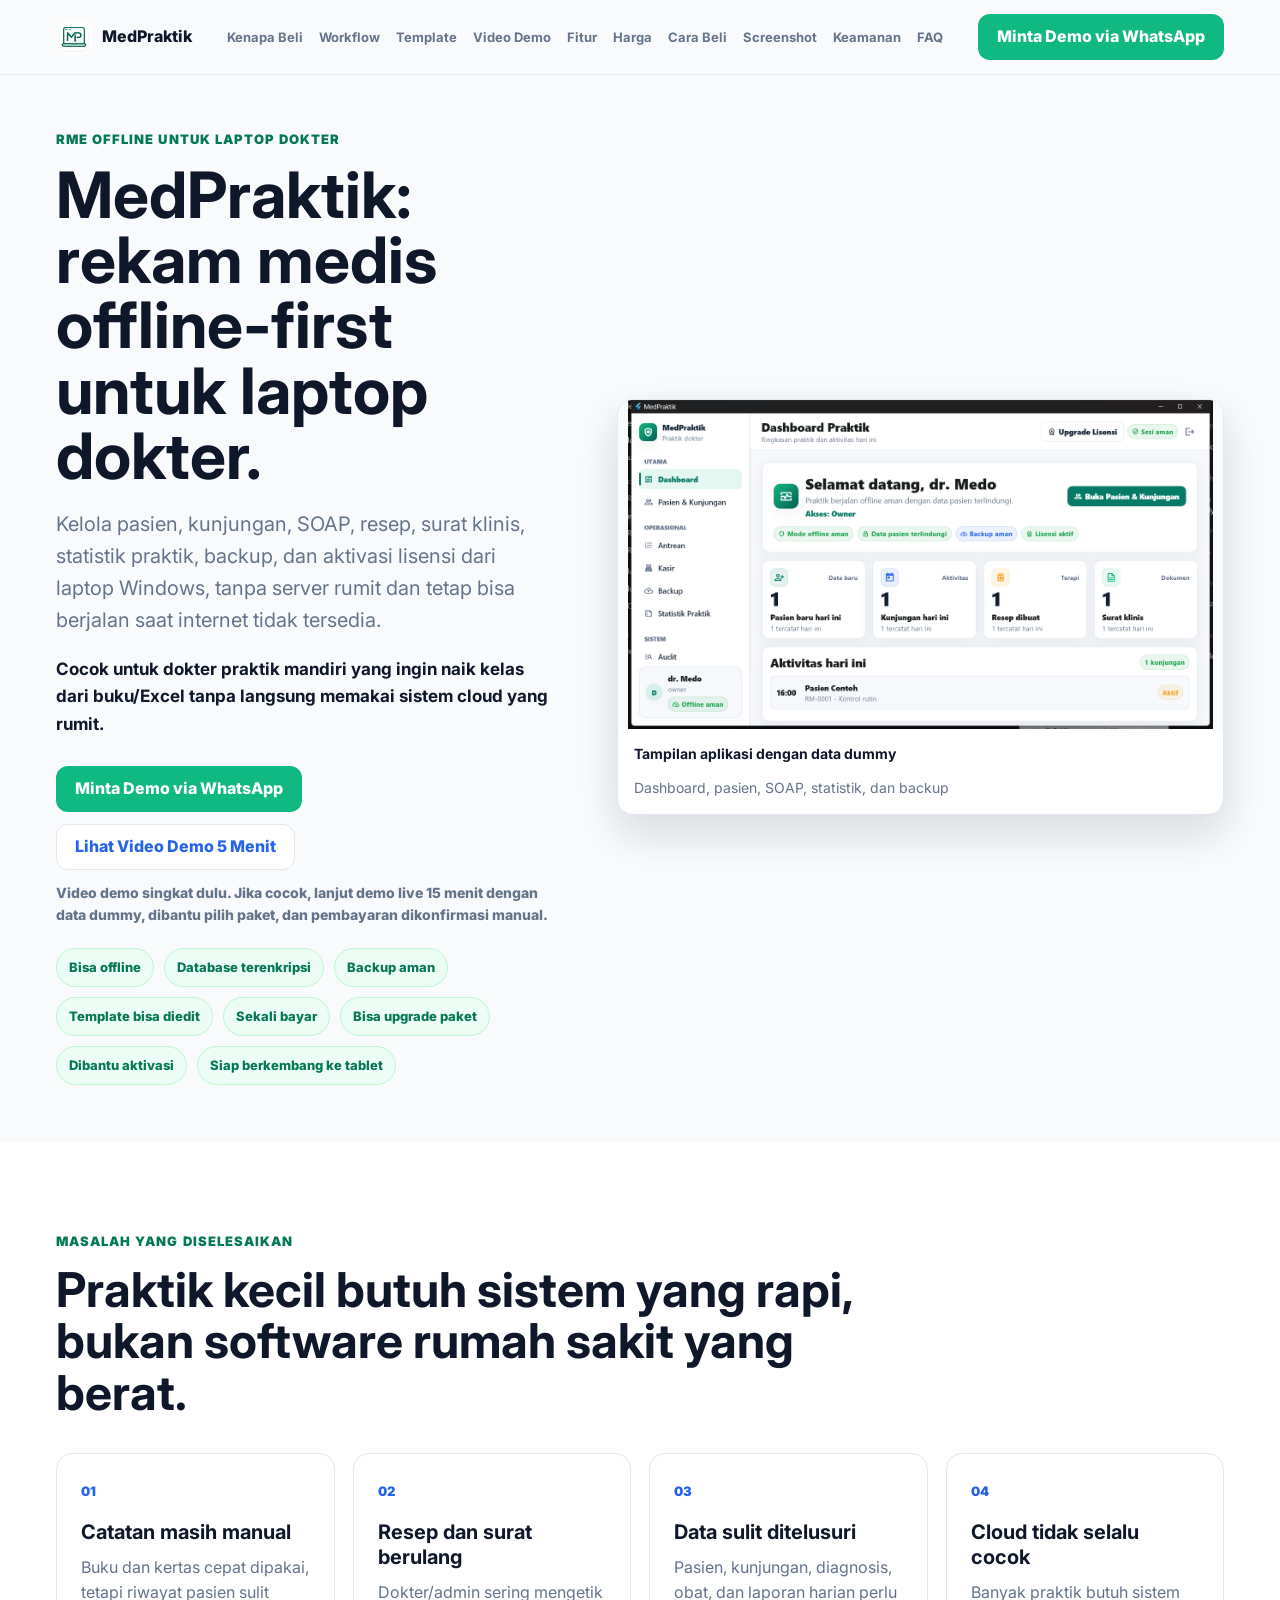
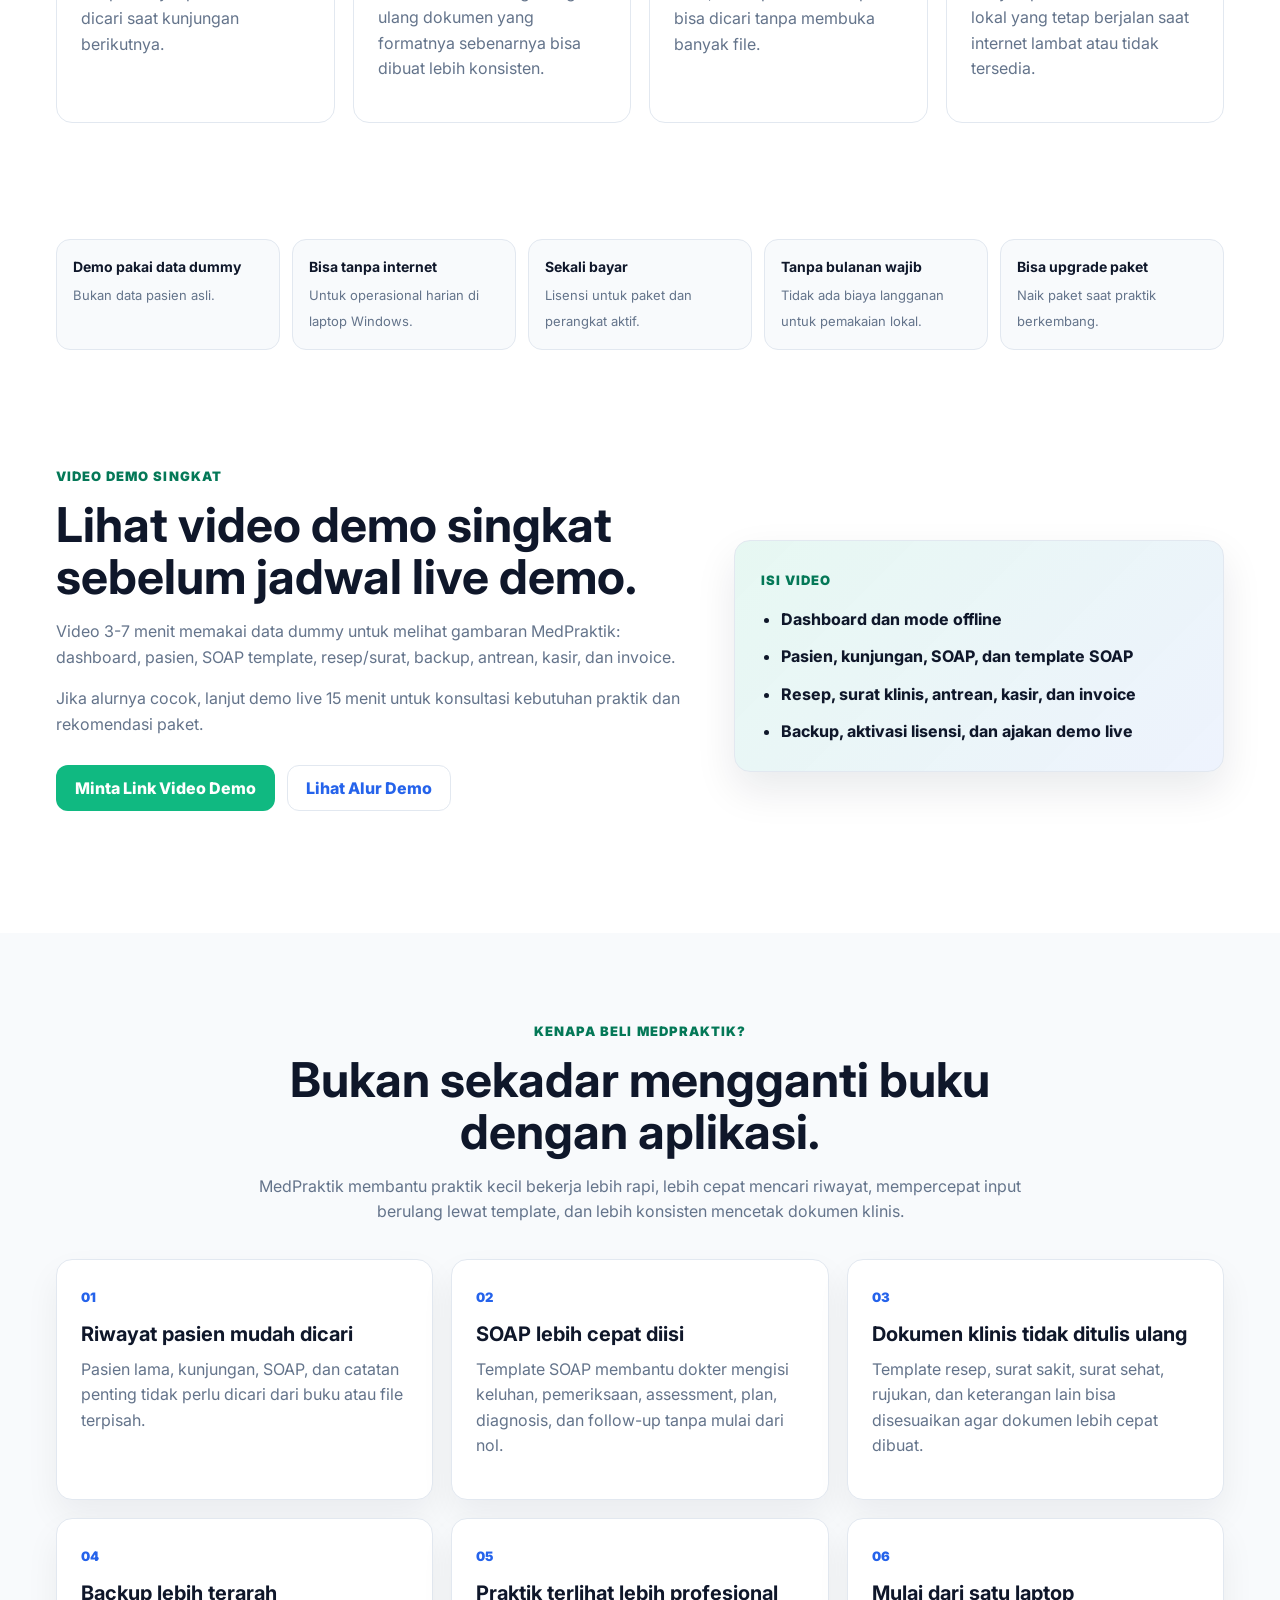
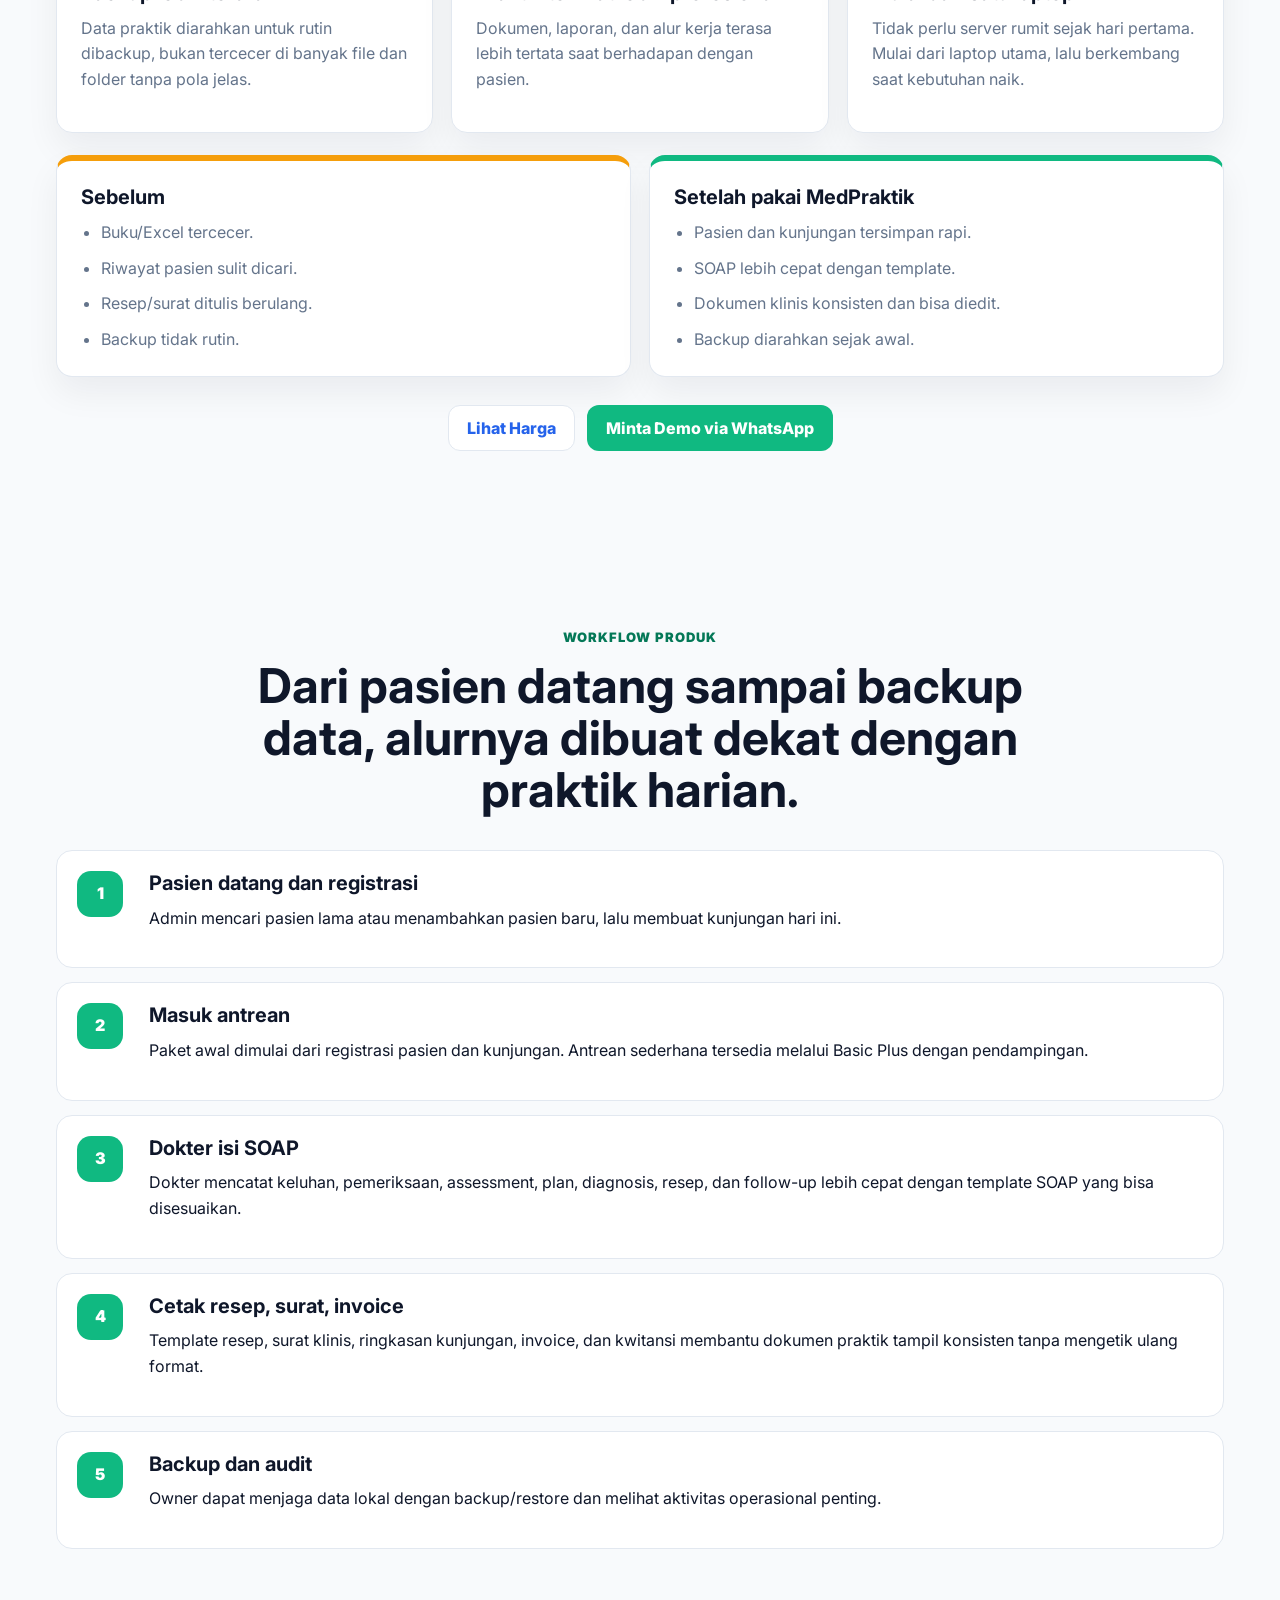
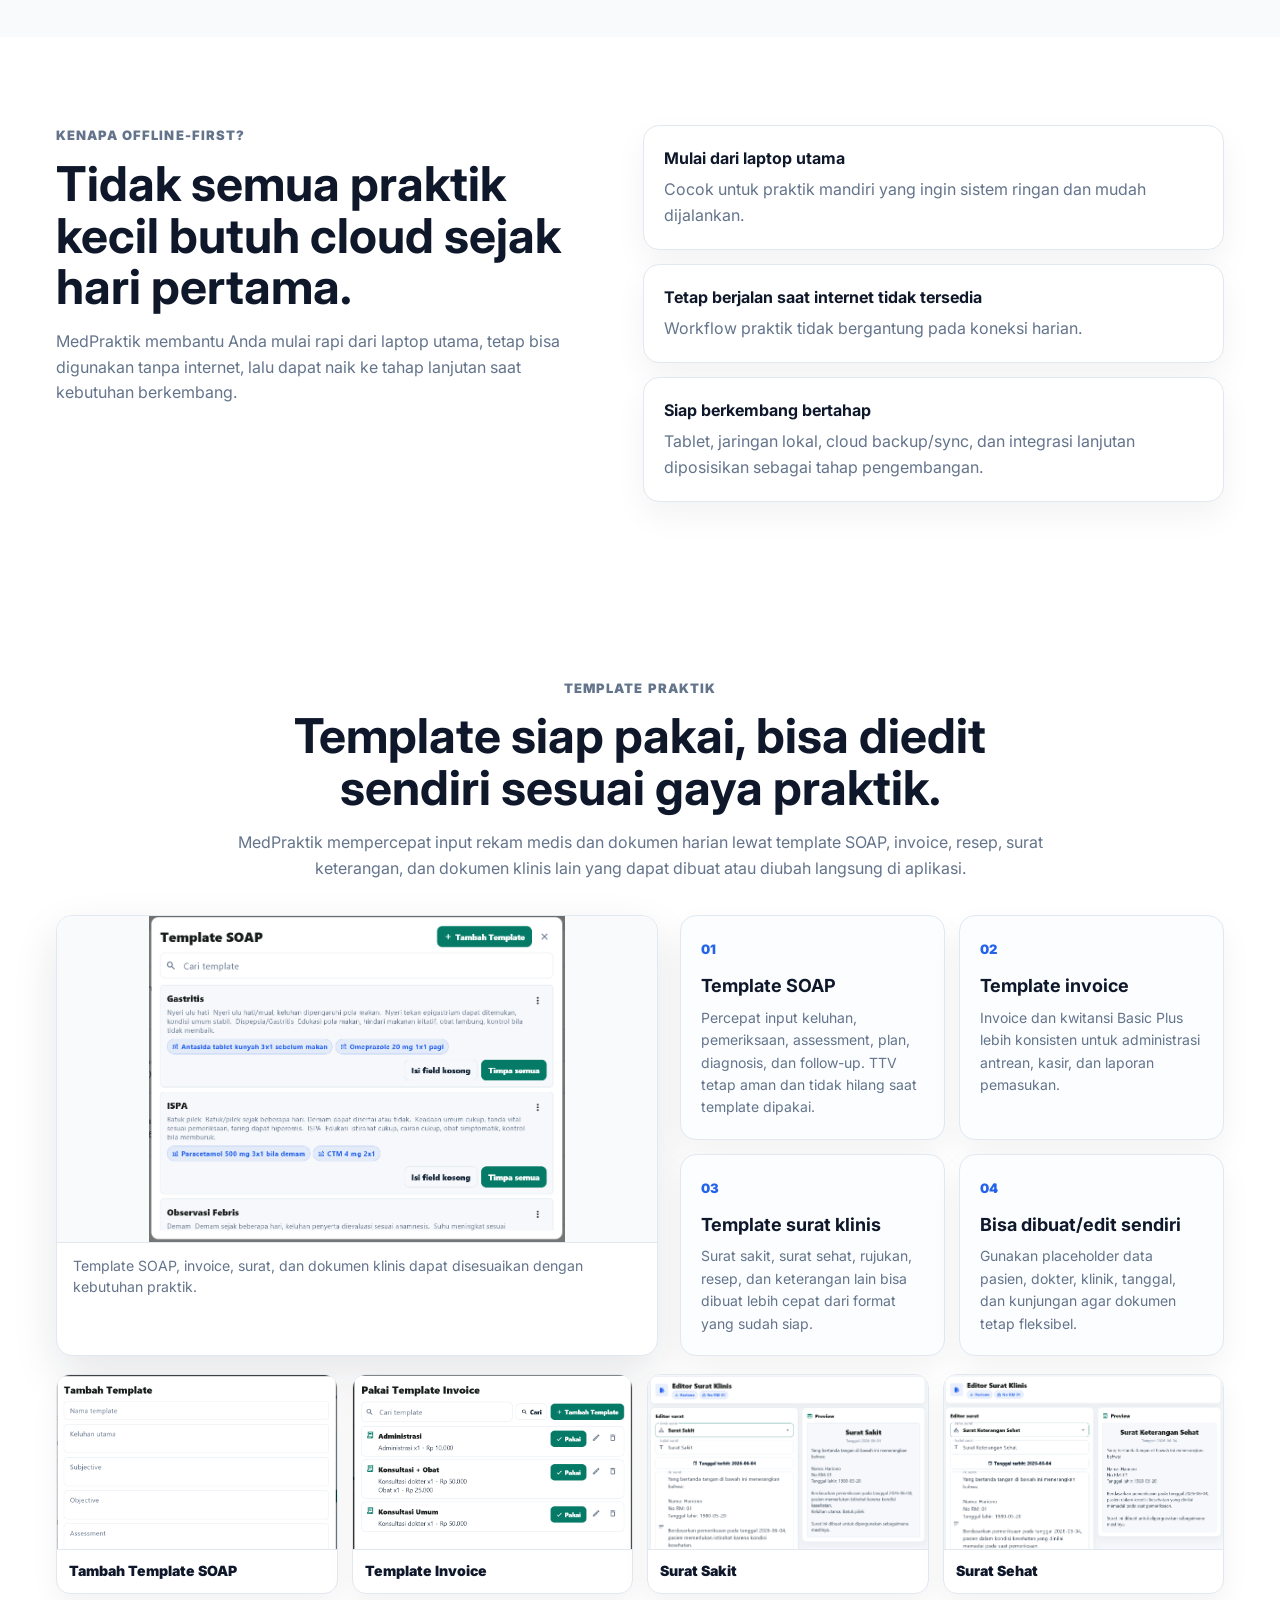
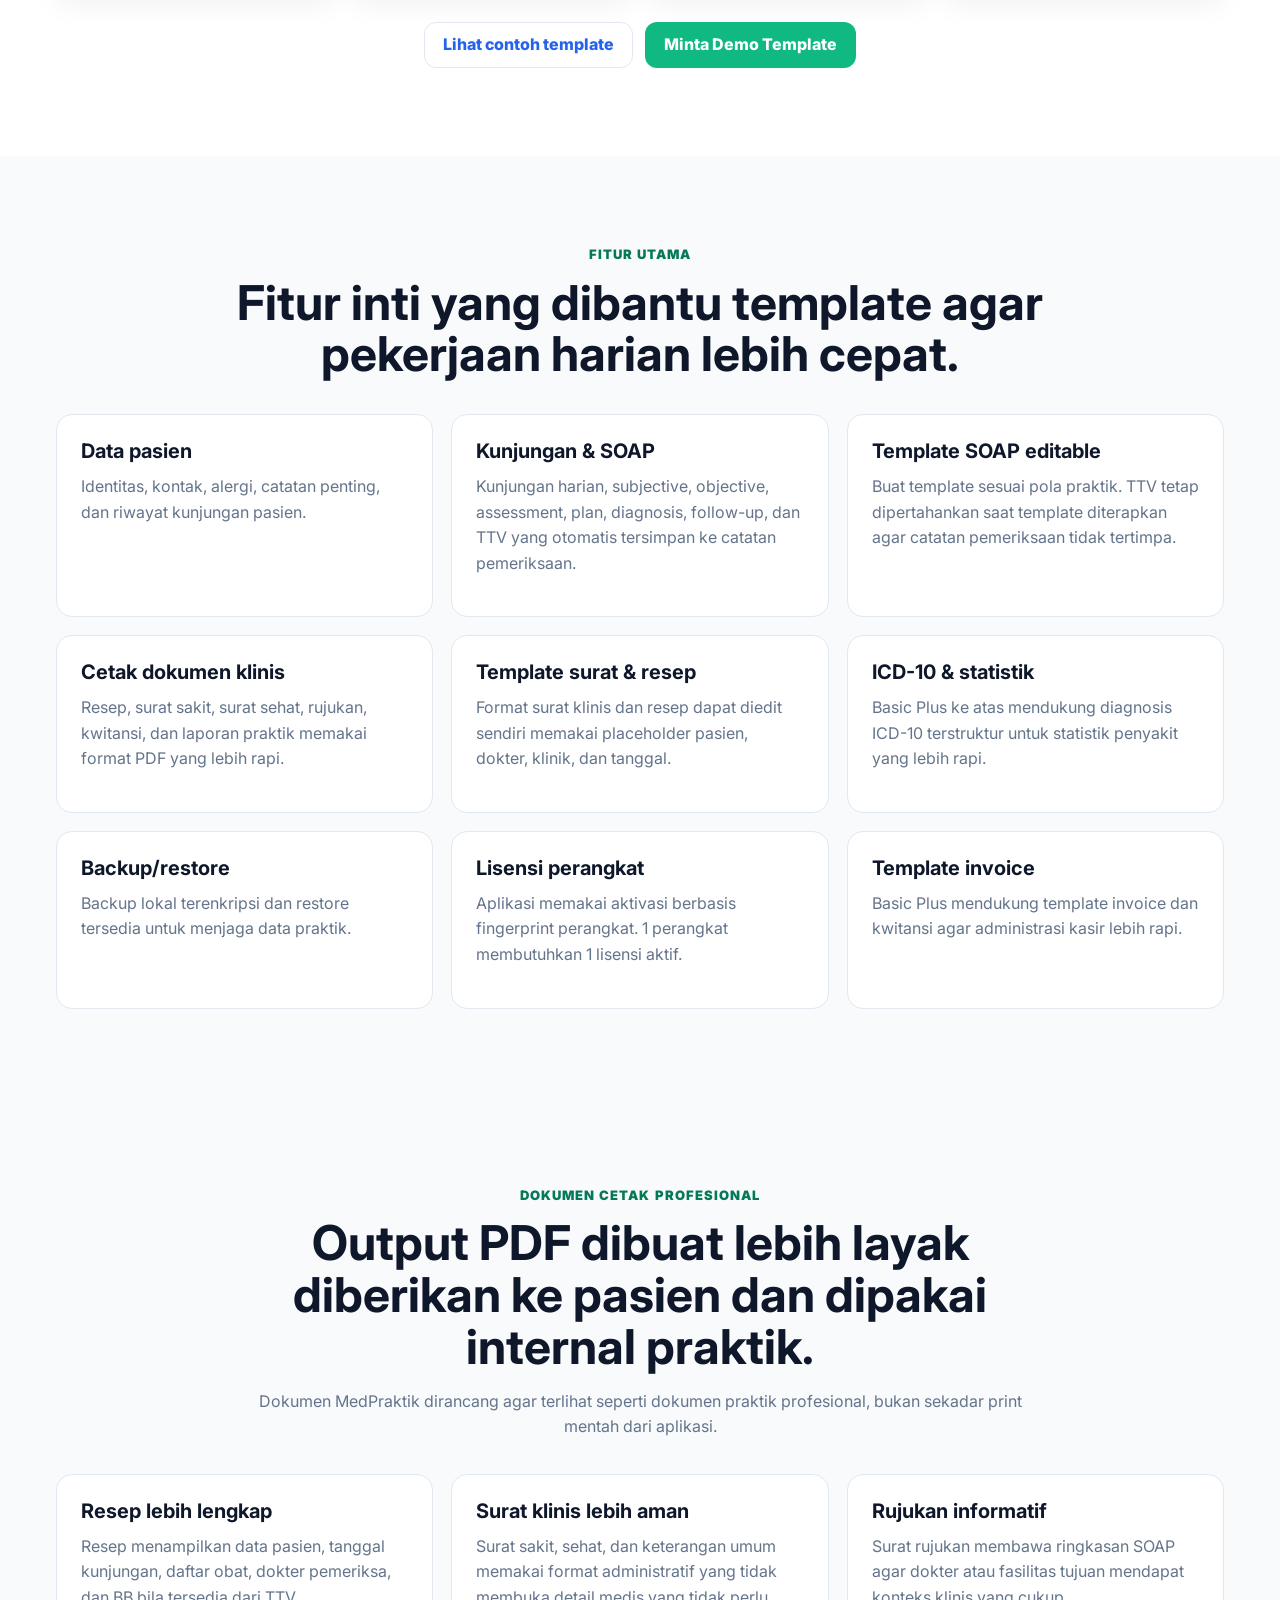
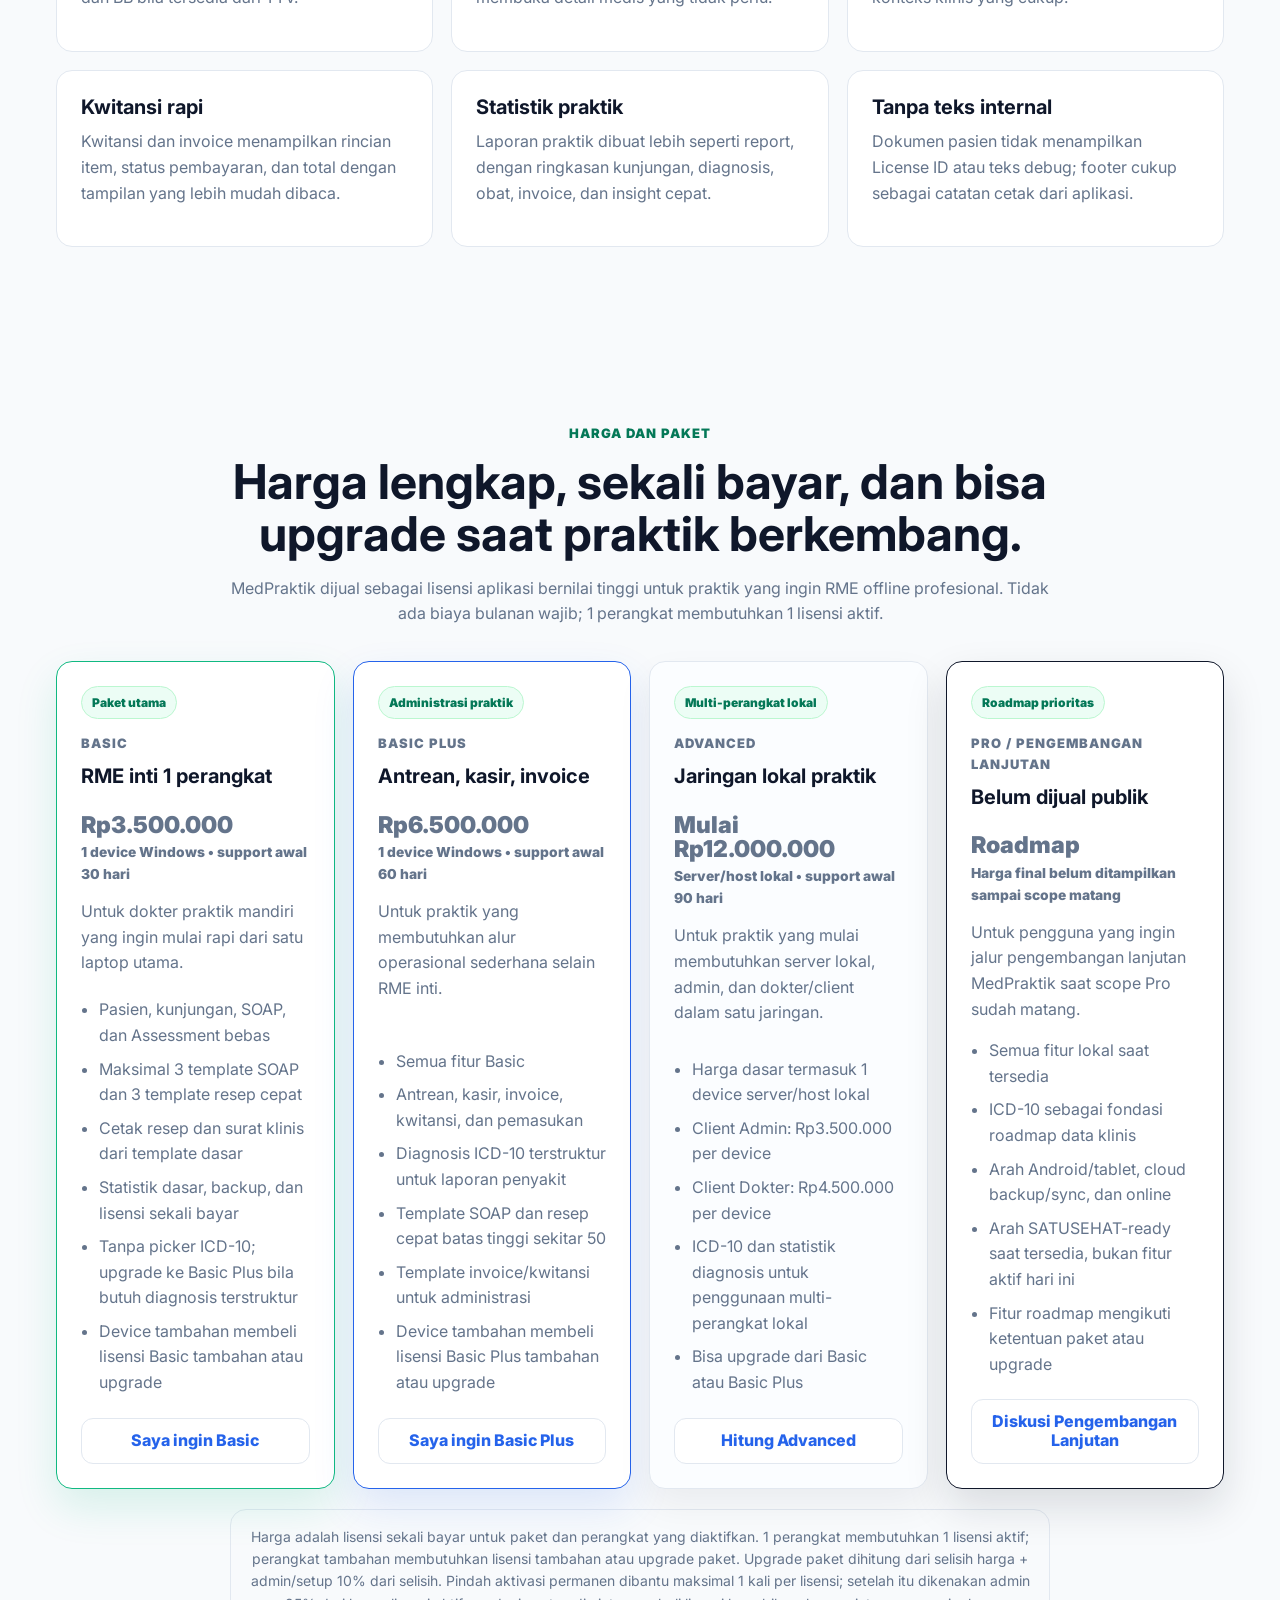
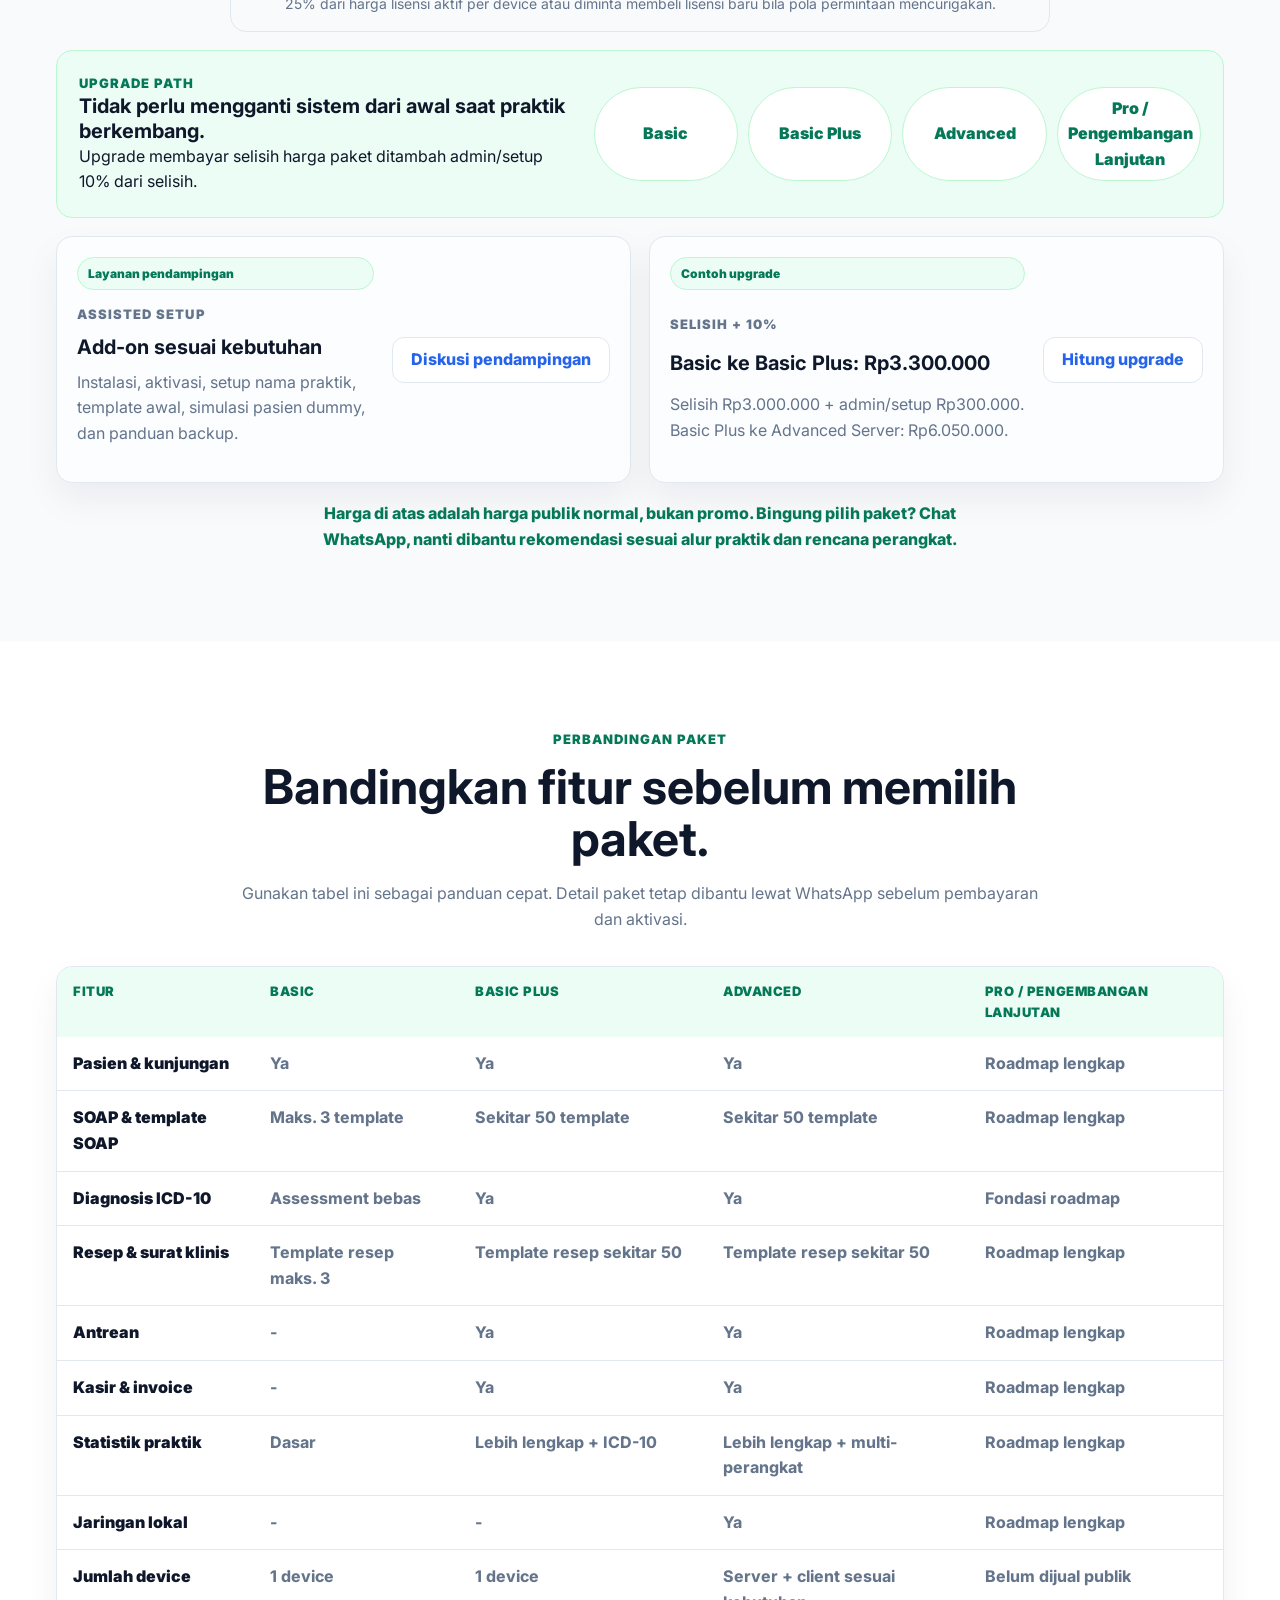
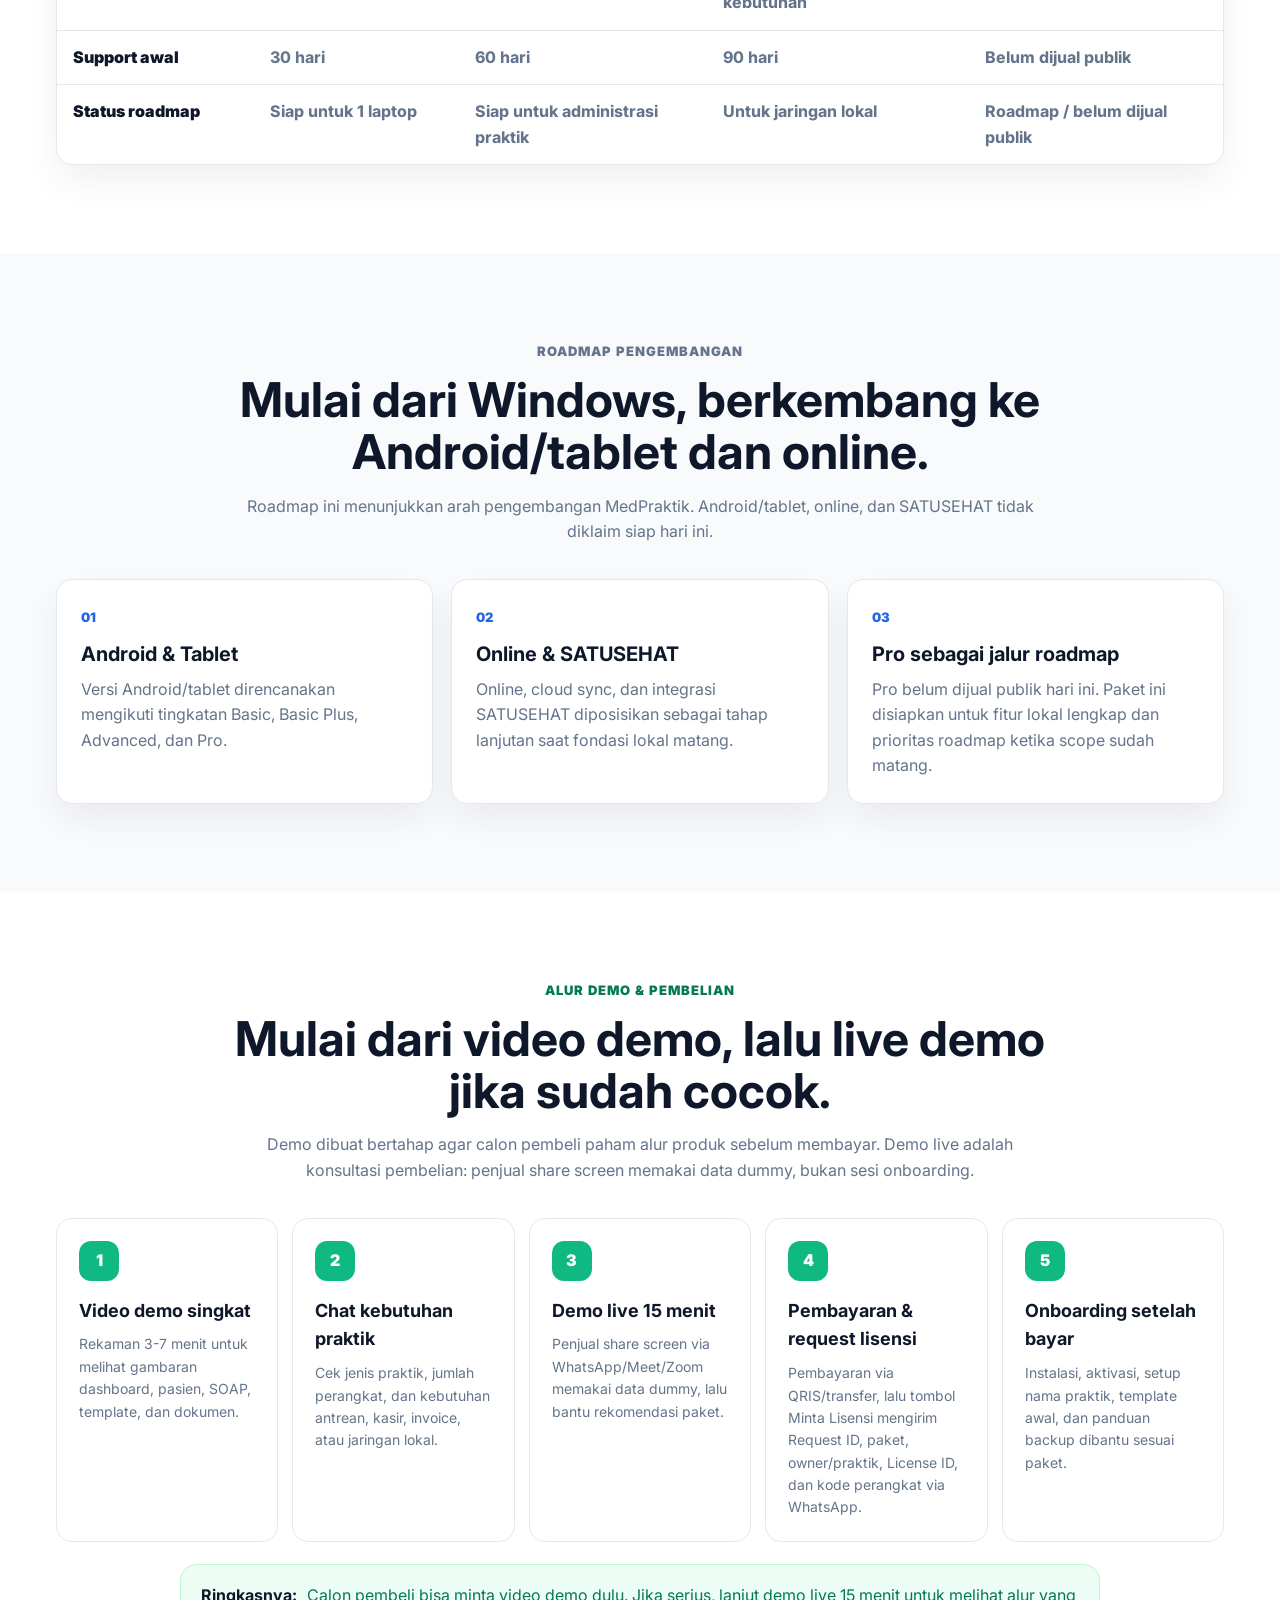
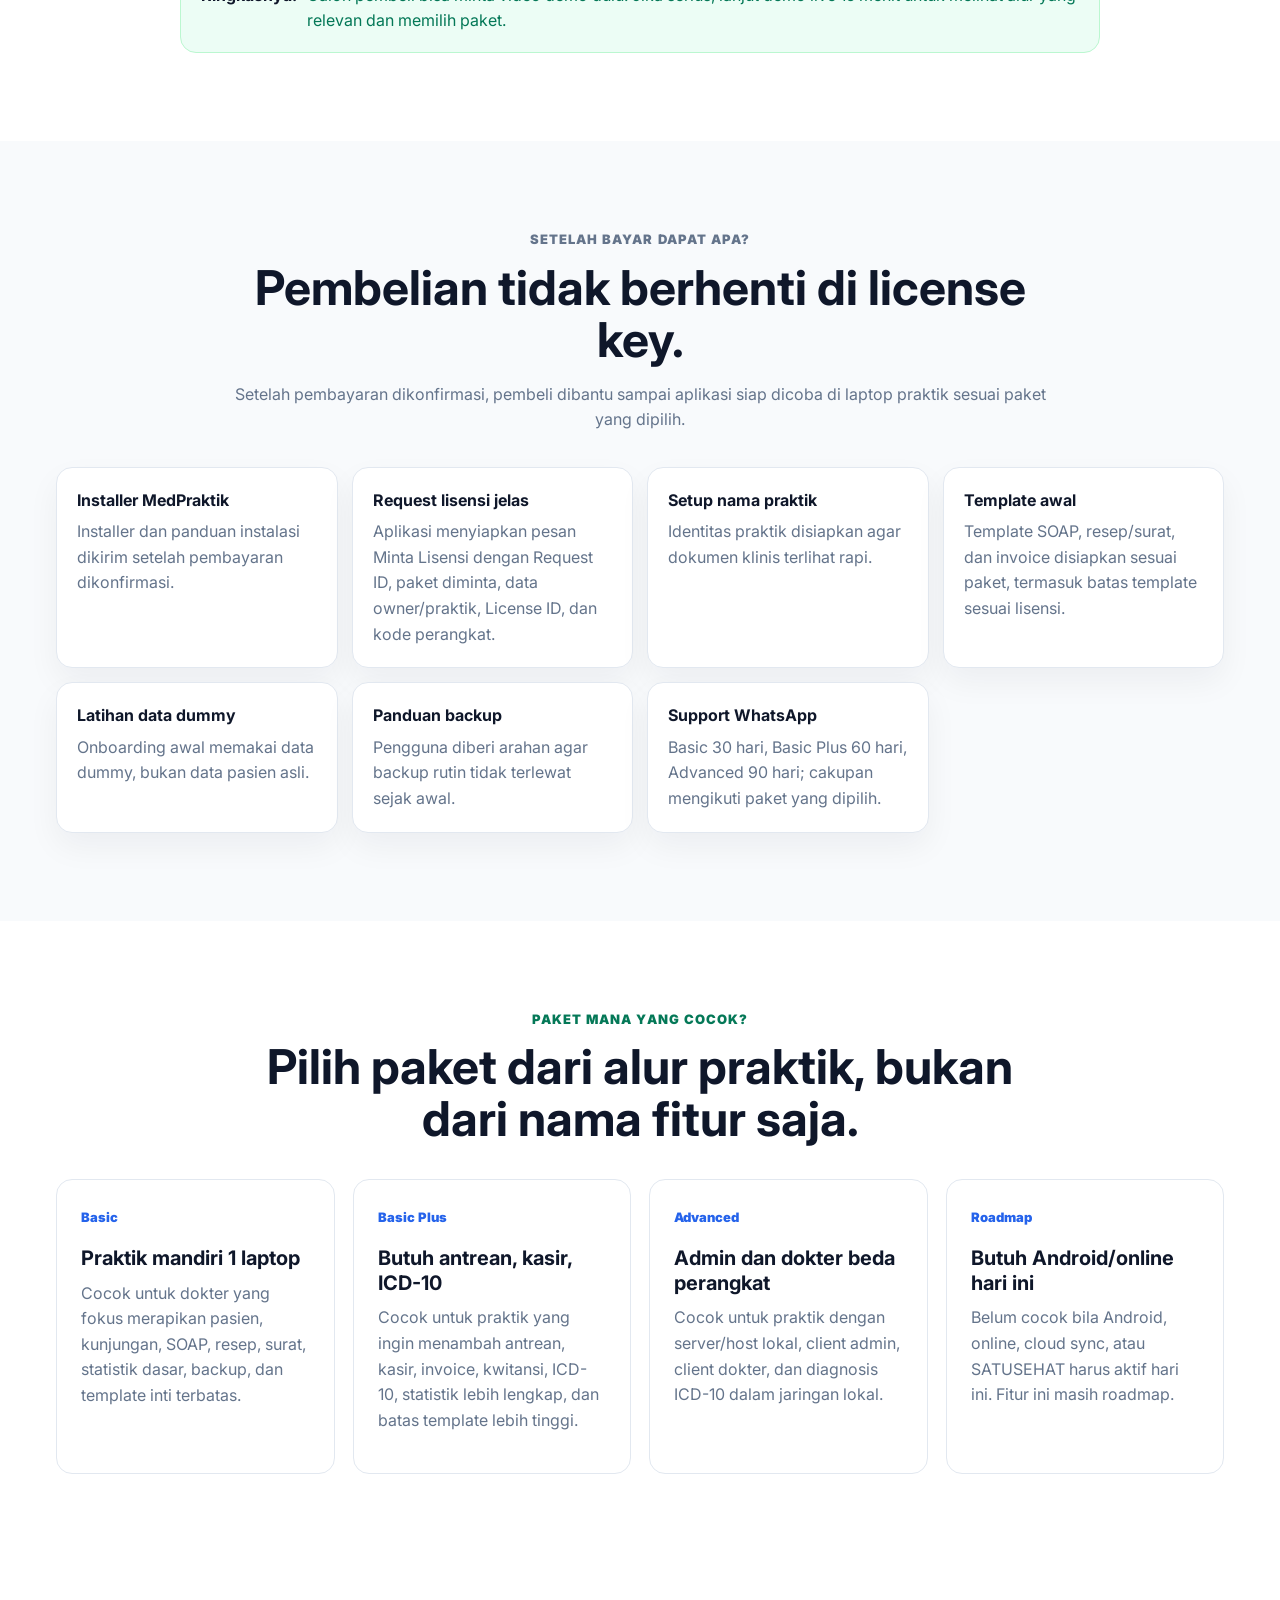
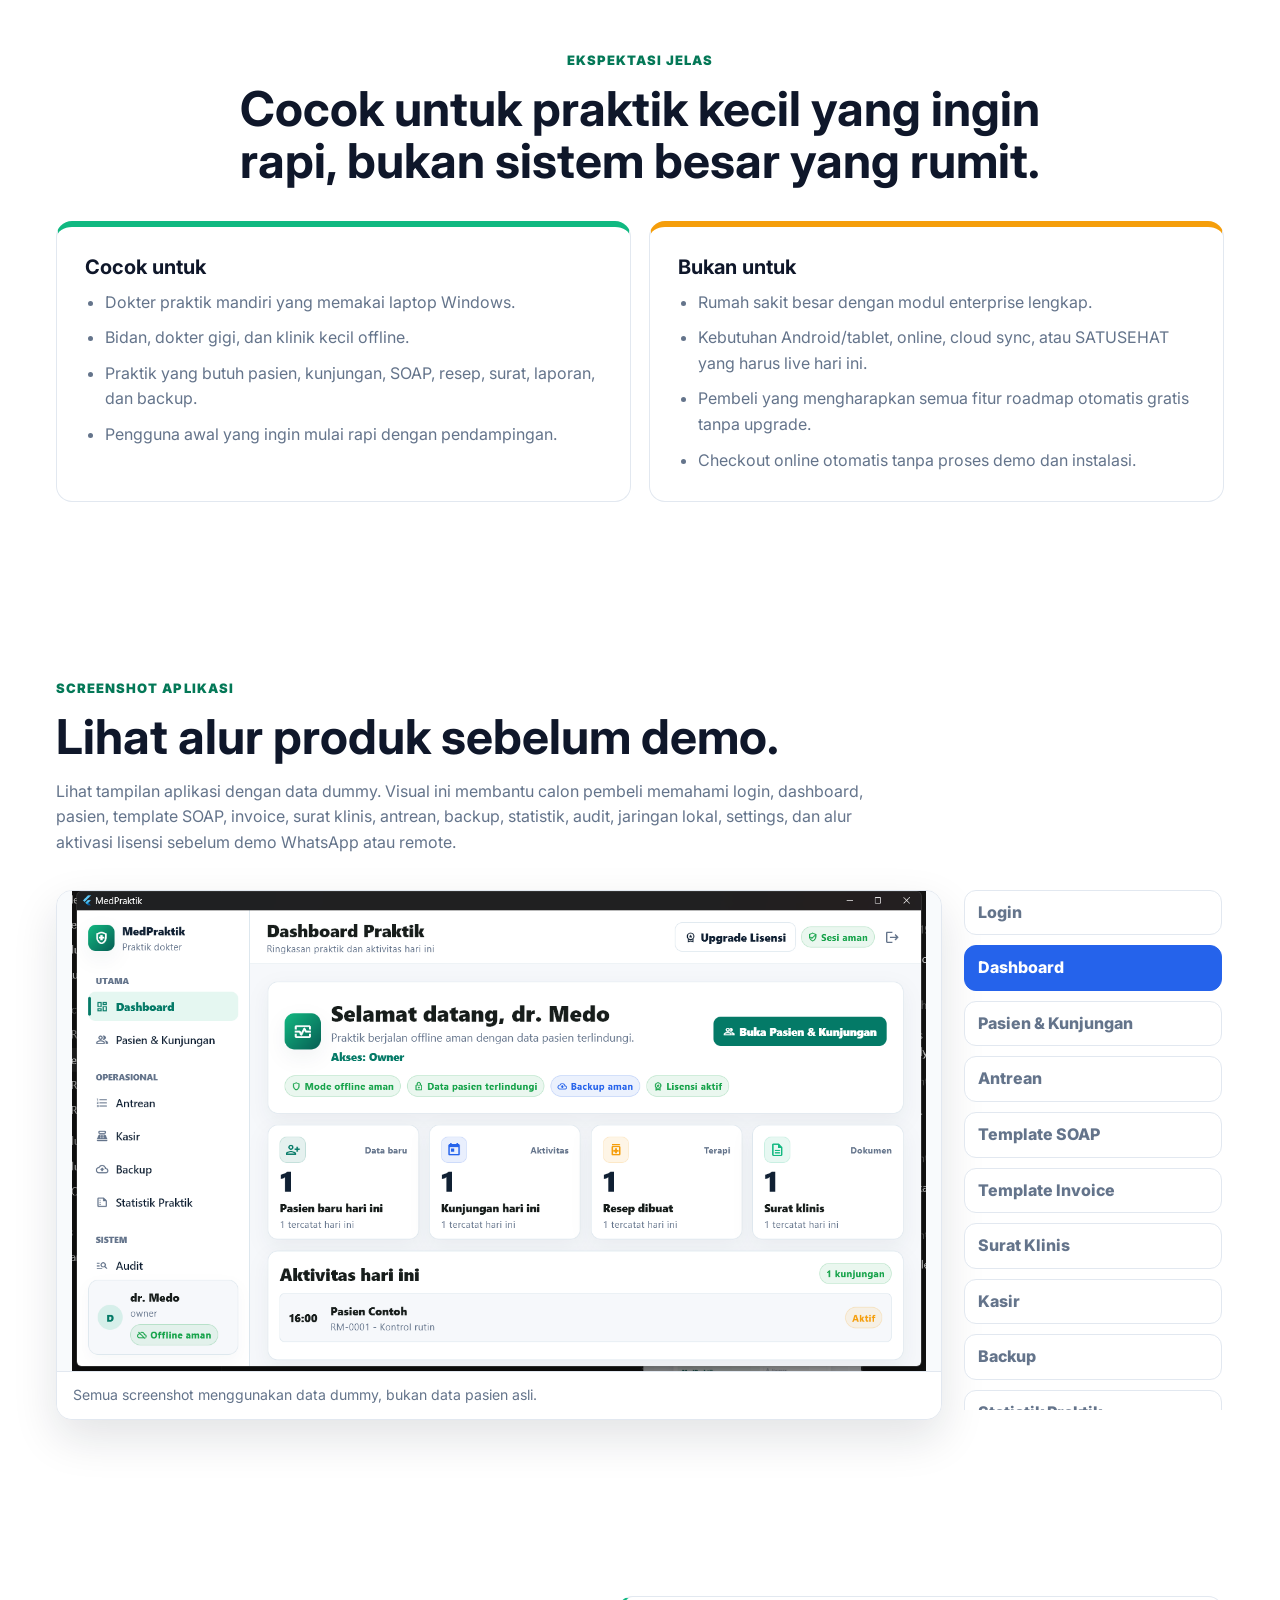
==== index.html @ b322fd77 "Update WhatsApp business number" ====
<!doctype html>
<html lang="id">
  <head>
    <meta charset="utf-8">
    <meta name="viewport" content="width=device-width, initial-scale=1">
    <meta
      name="description"
      content="MedPraktik adalah RME offline untuk laptop dokter berbasis Windows, dengan data lokal, database terenkripsi, backup aman, cetak dokumen klinis, dan bantuan aktivasi."
    >
    <meta name="theme-color" content="#047857">
    <meta property="og:type" content="website">
    <meta property="og:url" content="https://github.com/medpraktik/medpraktik-web">
    <meta property="og:title" content="MedPraktik | RME Offline untuk Laptop Dokter">
    <meta property="og:description" content="RME offline-first untuk laptop dokter. Kelola pasien, kunjungan, SOAP, resep, surat klinis, statistik, backup, dan aktivasi lisensi dari Windows.">
    <meta property="og:image" content="assets/brand/og-image.png">
    <meta name="twitter:card" content="summary_large_image">
    <meta name="twitter:title" content="MedPraktik | RME Offline untuk Laptop Dokter">
    <meta name="twitter:description" content="RME offline untuk laptop dokter yang ingin mulai rapi tanpa server rumit dan tetap bisa berjalan saat internet tidak tersedia.">
    <meta name="twitter:image" content="assets/brand/og-image.png">
    <title>MedPraktik | RME Offline untuk Laptop Dokter</title>
    <link rel="icon" href="assets/brand/favicon.ico" sizes="any">
    <link rel="icon" href="assets/brand/favicon.png" type="image/png">
    <link rel="apple-touch-icon" href="assets/brand/apple-touch-icon.png">
    <link rel="preconnect" href="https://fonts.googleapis.com">
    <link rel="preconnect" href="https://fonts.gstatic.com" crossorigin>
    <link href="https://fonts.googleapis.com/css2?family=Inter:wght@400;500;600;700;800;900&display=swap" rel="stylesheet">
    <link rel="stylesheet" href="styles.css">
  </head>
  <body>
    <header class="site-header" data-header>
      <a class="brand" href="#top" aria-label="MedPraktik beranda">
        <img class="brand-logo" src="assets/brand/logo-mark.png" alt="" aria-hidden="true">
        <span>MedPraktik</span>
      </a>
      <button class="nav-toggle" type="button" aria-expanded="false" aria-controls="site-nav" data-nav-toggle>
        <span class="sr-only">Buka menu</span>
        <span></span>
        <span></span>
        <span></span>
      </button>
      <nav class="site-nav" id="site-nav" data-nav>
        <a href="#kenapa-beli">Kenapa Beli</a>
        <a href="#workflow">Workflow</a>
        <a href="#template">Template</a>
        <a href="#video-demo">Video Demo</a>
        <a href="#fitur">Fitur</a>
        <a href="#harga">Harga</a>
        <a href="#cara-beli">Cara Beli</a>
        <a href="#screenshot">Screenshot</a>
        <a href="#keamanan">Keamanan</a>
        <a href="#faq">FAQ</a>
      </nav>
      <a class="button primary js-whatsapp-link" href="https://wa.me/6283896985999?text=Halo%2C%20saya%20ingin%20melihat%20video%20demo%20singkat%20atau%20jadwal%20demo%20live%2015%20menit%20MedPraktik%20dengan%20data%20dummy.%20Saya%20ingin%20dibantu%20pilih%20paket.">Minta Demo via WhatsApp</a>
    </header>

    <main id="top">
      <section class="hero section">
        <div class="section-inner hero-grid">
          <div>
            <p class="eyebrow">RME Offline untuk Laptop Dokter</p>
            <h1>MedPraktik: rekam medis offline-first untuk laptop dokter.</h1>
            <p class="lead">
              Kelola pasien, kunjungan, SOAP, resep, surat klinis, statistik praktik, backup, dan aktivasi lisensi dari laptop Windows, tanpa server rumit dan tetap bisa berjalan saat internet tidak tersedia.
            </p>
            <p class="hero-proof">
              Cocok untuk dokter praktik mandiri yang ingin naik kelas dari buku/Excel tanpa langsung memakai sistem cloud yang rumit.
            </p>
            <div class="hero-actions">
              <a class="button primary js-whatsapp-link" href="https://wa.me/6283896985999?text=Halo%2C%20saya%20ingin%20melihat%20video%20demo%20singkat%20atau%20jadwal%20demo%20live%2015%20menit%20MedPraktik%20dengan%20data%20dummy.%20Saya%20ingin%20dibantu%20pilih%20paket.">Minta Demo via WhatsApp</a>
              <a class="button secondary" href="#video-demo">Lihat Video Demo 5 Menit</a>
            </div>
            <p class="cta-microcopy">Video demo singkat dulu. Jika cocok, lanjut demo live 15 menit dengan data dummy, dibantu pilih paket, dan pembayaran dikonfirmasi manual.</p>
            <div class="badge-row" aria-label="Nilai jual utama">
              <span>Bisa offline</span>
              <span>Database terenkripsi</span>
              <span>Backup aman</span>
              <span>Template bisa diedit</span>
              <span>Sekali bayar</span>
              <span>Bisa upgrade paket</span>
              <span>Dibantu aktivasi</span>
              <span>Siap berkembang ke tablet</span>
            </div>
          </div>
          <figure class="hero-shot">
            <img src="assets/screenshots/main/dashboard.png" alt="Screenshot dashboard MedPraktik dengan data dummy" data-hero-shot>
            <figcaption class="shot-caption">
              <strong>Tampilan aplikasi dengan data dummy</strong>
              <span>Dashboard, pasien, SOAP, statistik, dan backup</span>
            </figcaption>
          </figure>
        </div>
      </section>

      <section class="problem section">
        <div class="section-inner">
          <div class="section-heading">
            <p class="eyebrow">Masalah yang diselesaikan</p>
            <h2>Praktik kecil butuh sistem yang rapi, bukan software rumah sakit yang berat.</h2>
          </div>
          <div class="grid-4">
            <article class="card">
              <span class="card-number">01</span>
              <h3>Catatan masih manual</h3>
              <p>Buku dan kertas cepat dipakai, tetapi riwayat pasien sulit dicari saat kunjungan berikutnya.</p>
            </article>
            <article class="card">
              <span class="card-number">02</span>
              <h3>Resep dan surat berulang</h3>
              <p>Dokter/admin sering mengetik ulang dokumen yang formatnya sebenarnya bisa dibuat lebih konsisten.</p>
            </article>
            <article class="card">
              <span class="card-number">03</span>
              <h3>Data sulit ditelusuri</h3>
              <p>Pasien, kunjungan, diagnosis, obat, dan laporan harian perlu bisa dicari tanpa membuka banyak file.</p>
            </article>
            <article class="card">
              <span class="card-number">04</span>
              <h3>Cloud tidak selalu cocok</h3>
              <p>Banyak praktik butuh sistem lokal yang tetap berjalan saat internet lambat atau tidak tersedia.</p>
            </article>
          </div>
        </div>
      </section>

      <section class="trust-strip section">
        <div class="section-inner">
          <div class="trust-strip-grid" aria-label="Kepercayaan pembelian">
            <div><strong>Demo pakai data dummy</strong><span>Bukan data pasien asli.</span></div>
            <div><strong>Bisa tanpa internet</strong><span>Untuk operasional harian di laptop Windows.</span></div>
            <div><strong>Sekali bayar</strong><span>Lisensi untuk paket dan perangkat aktif.</span></div>
            <div><strong>Tanpa bulanan wajib</strong><span>Tidak ada biaya langganan untuk pemakaian lokal.</span></div>
            <div><strong>Bisa upgrade paket</strong><span>Naik paket saat praktik berkembang.</span></div>
          </div>
        </div>
      </section>

      <section class="video-demo section" id="video-demo">
        <div class="section-inner video-demo-layout">
          <div class="section-heading">
            <p class="eyebrow">Video demo singkat</p>
            <h2>Lihat video demo singkat sebelum jadwal live demo.</h2>
            <p>Video 3-7 menit memakai data dummy untuk melihat gambaran MedPraktik: dashboard, pasien, SOAP template, resep/surat, backup, antrean, kasir, dan invoice.</p>
            <p>Jika alurnya cocok, lanjut demo live 15 menit untuk konsultasi kebutuhan praktik dan rekomendasi paket.</p>
            <div class="section-actions left">
              <a class="button primary js-whatsapp-link" data-whatsapp-message="Halo, saya ingin mendapatkan link video demo singkat MedPraktik dan jadwal demo live 15 menit jika cocok." href="https://wa.me/6283896985999?text=Halo%2C%20saya%20ingin%20mendapatkan%20link%20video%20demo%20singkat%20MedPraktik%20dan%20jadwal%20demo%20live%2015%20menit%20jika%20cocok.">Minta Link Video Demo</a>
              <a class="button secondary" href="#cara-beli">Lihat Alur Demo</a>
            </div>
          </div>
          <div class="video-demo-card" aria-label="Isi video demo MedPraktik">
            <span>Isi video</span>
            <ul>
              <li>Dashboard dan mode offline</li>
              <li>Pasien, kunjungan, SOAP, dan template SOAP</li>
              <li>Resep, surat klinis, antrean, kasir, dan invoice</li>
              <li>Backup, aktivasi lisensi, dan ajakan demo live</li>
            </ul>
          </div>
        </div>
      </section>

      <section class="buy-reasons section" id="kenapa-beli">
        <div class="section-inner">
          <div class="section-heading center">
            <p class="eyebrow">Kenapa beli MedPraktik?</p>
            <h2>Bukan sekadar mengganti buku dengan aplikasi.</h2>
            <p>MedPraktik membantu praktik kecil bekerja lebih rapi, lebih cepat mencari riwayat, mempercepat input berulang lewat template, dan lebih konsisten mencetak dokumen klinis.</p>
          </div>
          <div class="reason-grid">
            <article class="reason-card"><span>01</span><h3>Riwayat pasien mudah dicari</h3><p>Pasien lama, kunjungan, SOAP, dan catatan penting tidak perlu dicari dari buku atau file terpisah.</p></article>
            <article class="reason-card"><span>02</span><h3>SOAP lebih cepat diisi</h3><p>Template SOAP membantu dokter mengisi keluhan, pemeriksaan, assessment, plan, diagnosis, dan follow-up tanpa mulai dari nol.</p></article>
            <article class="reason-card"><span>03</span><h3>Dokumen klinis tidak ditulis ulang</h3><p>Template resep, surat sakit, surat sehat, rujukan, dan keterangan lain bisa disesuaikan agar dokumen lebih cepat dibuat.</p></article>
            <article class="reason-card"><span>04</span><h3>Backup lebih terarah</h3><p>Data praktik diarahkan untuk rutin dibackup, bukan tercecer di banyak file dan folder tanpa pola jelas.</p></article>
            <article class="reason-card"><span>05</span><h3>Praktik terlihat lebih profesional</h3><p>Dokumen, laporan, dan alur kerja terasa lebih tertata saat berhadapan dengan pasien.</p></article>
            <article class="reason-card"><span>06</span><h3>Mulai dari satu laptop</h3><p>Tidak perlu server rumit sejak hari pertama. Mulai dari laptop utama, lalu berkembang saat kebutuhan naik.</p></article>
          </div>
          <div class="comparison-grid" aria-label="Perbandingan sebelum dan sesudah memakai MedPraktik">
            <article class="comparison-card before">
              <h3>Sebelum</h3>
              <ul>
                <li>Buku/Excel tercecer.</li>
                <li>Riwayat pasien sulit dicari.</li>
                <li>Resep/surat ditulis berulang.</li>
                <li>Backup tidak rutin.</li>
              </ul>
            </article>
            <article class="comparison-card after">
              <h3>Setelah pakai MedPraktik</h3>
              <ul>
                <li>Pasien dan kunjungan tersimpan rapi.</li>
                <li>SOAP lebih cepat dengan template.</li>
                <li>Dokumen klinis konsisten dan bisa diedit.</li>
                <li>Backup diarahkan sejak awal.</li>
              </ul>
            </article>
          </div>
          <div class="section-actions">
            <a class="button secondary" href="#harga">Lihat Harga</a>
            <a class="button primary js-whatsapp-link" href="https://wa.me/6283896985999?text=Halo%2C%20saya%20ingin%20melihat%20video%20demo%20singkat%20atau%20jadwal%20demo%20live%2015%20menit%20MedPraktik%20dengan%20data%20dummy.%20Saya%20ingin%20dibantu%20pilih%20paket.">Minta Demo via WhatsApp</a>
          </div>
        </div>
      </section>

      <section class="workflow section" id="workflow">
        <div class="section-inner">
          <div class="section-heading center">
            <p class="eyebrow">Workflow produk</p>
            <h2>Dari pasien datang sampai backup data, alurnya dibuat dekat dengan praktik harian.</h2>
          </div>
          <ol class="workflow-list">
            <li class="workflow-step">
              <span>1</span>
              <div>
                <h3>Pasien datang dan registrasi</h3>
                <p>Admin mencari pasien lama atau menambahkan pasien baru, lalu membuat kunjungan hari ini.</p>
              </div>
            </li>
            <li class="workflow-step">
              <span>2</span>
              <div>
                <h3>Masuk antrean</h3>
                <p>Paket awal dimulai dari registrasi pasien dan kunjungan. Antrean sederhana tersedia melalui Basic Plus dengan pendampingan.</p>
              </div>
            </li>
            <li class="workflow-step">
              <span>3</span>
              <div>
                <h3>Dokter isi SOAP</h3>
                <p>Dokter mencatat keluhan, pemeriksaan, assessment, plan, diagnosis, resep, dan follow-up lebih cepat dengan template SOAP yang bisa disesuaikan.</p>
              </div>
            </li>
            <li class="workflow-step">
              <span>4</span>
              <div>
                <h3>Cetak resep, surat, invoice</h3>
                <p>Template resep, surat klinis, ringkasan kunjungan, invoice, dan kwitansi membantu dokumen praktik tampil konsisten tanpa mengetik ulang format.</p>
              </div>
            </li>
            <li class="workflow-step">
              <span>5</span>
              <div>
                <h3>Backup dan audit</h3>
                <p>Owner dapat menjaga data lokal dengan backup/restore dan melihat aktivitas operasional penting.</p>
              </div>
            </li>
          </ol>
        </div>
      </section>

      <section class="offline section">
        <div class="section-inner split-layout">
          <div class="section-heading">
            <p class="eyebrow">Kenapa offline-first?</p>
            <h2>Tidak semua praktik kecil butuh cloud sejak hari pertama.</h2>
            <p>MedPraktik membantu Anda mulai rapi dari laptop utama, tetap bisa digunakan tanpa internet, lalu dapat naik ke tahap lanjutan saat kebutuhan berkembang.</p>
          </div>
          <div class="trust-list">
            <article class="trust-item"><strong>Mulai dari laptop utama</strong><span>Cocok untuk praktik mandiri yang ingin sistem ringan dan mudah dijalankan.</span></article>
            <article class="trust-item"><strong>Tetap berjalan saat internet tidak tersedia</strong><span>Workflow praktik tidak bergantung pada koneksi harian.</span></article>
            <article class="trust-item"><strong>Siap berkembang bertahap</strong><span>Tablet, jaringan lokal, cloud backup/sync, dan integrasi lanjutan diposisikan sebagai tahap pengembangan.</span></article>
          </div>
        </div>
      </section>

      <section class="template-showcase section" id="template">
        <div class="section-inner">
          <div class="section-heading center">
            <p class="eyebrow">Template praktik</p>
            <h2>Template siap pakai, bisa diedit sendiri sesuai gaya praktik.</h2>
            <p>MedPraktik mempercepat input rekam medis dan dokumen harian lewat template SOAP, invoice, resep, surat keterangan, dan dokumen klinis lain yang dapat dibuat atau diubah langsung di aplikasi.</p>
          </div>
          <div class="template-layout">
            <figure class="template-shot">
              <img src="assets/screenshots/supporting/template-soap.png" alt="Screenshot daftar template SOAP MedPraktik dengan data dummy">
              <figcaption>Template SOAP, invoice, surat, dan dokumen klinis dapat disesuaikan dengan kebutuhan praktik.</figcaption>
            </figure>
            <div class="template-points">
              <article class="template-point"><span>01</span><strong>Template SOAP</strong><p>Percepat input keluhan, pemeriksaan, assessment, plan, diagnosis, dan follow-up. TTV tetap aman dan tidak hilang saat template dipakai.</p></article>
              <article class="template-point"><span>02</span><strong>Template invoice</strong><p>Invoice dan kwitansi Basic Plus lebih konsisten untuk administrasi antrean, kasir, dan laporan pemasukan.</p></article>
              <article class="template-point"><span>03</span><strong>Template surat klinis</strong><p>Surat sakit, surat sehat, rujukan, resep, dan keterangan lain bisa dibuat lebih cepat dari format yang sudah siap.</p></article>
              <article class="template-point"><span>04</span><strong>Bisa dibuat/edit sendiri</strong><p>Gunakan placeholder data pasien, dokter, klinik, tanggal, dan kunjungan agar dokumen tetap fleksibel.</p></article>
            </div>
          </div>
          <div class="template-preview-grid" aria-label="Contoh template MedPraktik">
            <figure><img src="assets/screenshots/supporting/template-soap-add.png" alt="Screenshot tambah template SOAP MedPraktik"><figcaption>Tambah Template SOAP</figcaption></figure>
            <figure><img src="assets/screenshots/supporting/template-invoice.png" alt="Screenshot template invoice MedPraktik"><figcaption>Template Invoice</figcaption></figure>
            <figure><img src="assets/screenshots/supporting/letter-sick.png" alt="Screenshot surat sakit MedPraktik"><figcaption>Surat Sakit</figcaption></figure>
            <figure><img src="assets/screenshots/supporting/letter-health.png" alt="Screenshot surat keterangan sehat MedPraktik"><figcaption>Surat Sehat</figcaption></figure>
          </div>
          <div class="section-actions">
            <a class="button secondary" href="#screenshot">Lihat contoh template</a>
            <a class="button primary js-whatsapp-link" data-whatsapp-message="Halo, saya ingin melihat video demo atau demo live MedPraktik dengan data dummy. Saya ingin melihat template SOAP, invoice, dan surat klinis." href="https://wa.me/6283896985999?text=Halo%2C%20saya%20ingin%20melihat%20video%20demo%20atau%20demo%20live%20MedPraktik%20dengan%20data%20dummy.%20Saya%20ingin%20melihat%20template%20SOAP%2C%20invoice%2C%20dan%20surat%20klinis.">Minta Demo Template</a>
          </div>
        </div>
      </section>

      <section class="section" id="fitur">
        <div class="section-inner">
          <div class="section-heading center">
            <p class="eyebrow">Fitur utama</p>
            <h2>Fitur inti yang dibantu template agar pekerjaan harian lebih cepat.</h2>
          </div>
          <div class="grid-3">
            <article class="card"><h3>Data pasien</h3><p>Identitas, kontak, alergi, catatan penting, dan riwayat kunjungan pasien.</p></article>
            <article class="card"><h3>Kunjungan & SOAP</h3><p>Kunjungan harian, subjective, objective, assessment, plan, diagnosis, follow-up, dan TTV yang otomatis tersimpan ke catatan pemeriksaan.</p></article>
            <article class="card"><h3>Template SOAP editable</h3><p>Buat template sesuai pola praktik. TTV tetap dipertahankan saat template diterapkan agar catatan pemeriksaan tidak tertimpa.</p></article>
            <article class="card"><h3>Cetak dokumen klinis</h3><p>Resep, surat sakit, surat sehat, rujukan, kwitansi, dan laporan praktik memakai format PDF yang lebih rapi.</p></article>
            <article class="card"><h3>Template surat & resep</h3><p>Format surat klinis dan resep dapat diedit sendiri memakai placeholder pasien, dokter, klinik, dan tanggal.</p></article>
            <article class="card"><h3>ICD-10 & statistik</h3><p>Basic Plus ke atas mendukung diagnosis ICD-10 terstruktur untuk statistik penyakit yang lebih rapi.</p></article>
            <article class="card"><h3>Backup/restore</h3><p>Backup lokal terenkripsi dan restore tersedia untuk menjaga data praktik.</p></article>
            <article class="card"><h3>Lisensi perangkat</h3><p>Aplikasi memakai aktivasi berbasis fingerprint perangkat. 1 perangkat membutuhkan 1 lisensi aktif.</p></article>
            <article class="card"><h3>Template invoice</h3><p>Basic Plus mendukung template invoice dan kwitansi agar administrasi kasir lebih rapi.</p></article>
          </div>
        </div>
      </section>

      <section class="section pdf-documents">
        <div class="section-inner">
          <div class="section-heading center">
            <p class="eyebrow">Dokumen cetak profesional</p>
            <h2>Output PDF dibuat lebih layak diberikan ke pasien dan dipakai internal praktik.</h2>
            <p>Dokumen MedPraktik dirancang agar terlihat seperti dokumen praktik profesional, bukan sekadar print mentah dari aplikasi.</p>
          </div>
          <div class="grid-3">
            <article class="card"><h3>Resep lebih lengkap</h3><p>Resep menampilkan data pasien, tanggal kunjungan, daftar obat, dokter pemeriksa, dan BB bila tersedia dari TTV.</p></article>
            <article class="card"><h3>Surat klinis lebih aman</h3><p>Surat sakit, sehat, dan keterangan umum memakai format administratif yang tidak membuka detail medis yang tidak perlu.</p></article>
            <article class="card"><h3>Rujukan informatif</h3><p>Surat rujukan membawa ringkasan SOAP agar dokter atau fasilitas tujuan mendapat konteks klinis yang cukup.</p></article>
            <article class="card"><h3>Kwitansi rapi</h3><p>Kwitansi dan invoice menampilkan rincian item, status pembayaran, dan total dengan tampilan yang lebih mudah dibaca.</p></article>
            <article class="card"><h3>Statistik praktik</h3><p>Laporan praktik dibuat lebih seperti report, dengan ringkasan kunjungan, diagnosis, obat, invoice, dan insight cepat.</p></article>
            <article class="card"><h3>Tanpa teks internal</h3><p>Dokumen pasien tidak menampilkan License ID atau teks debug; footer cukup sebagai catatan cetak dari aplikasi.</p></article>
          </div>
        </div>
      </section>

      <section class="section" id="harga">
        <div class="section-inner">
          <div class="section-heading center">
            <p class="eyebrow">Harga dan paket</p>
            <h2>Harga lengkap, sekali bayar, dan bisa upgrade saat praktik berkembang.</h2>
            <p>MedPraktik dijual sebagai lisensi aplikasi bernilai tinggi untuk praktik yang ingin RME offline profesional. Tidak ada biaya bulanan wajib; 1 perangkat membutuhkan 1 lisensi aktif.</p>
          </div>
          <div class="pricing-grid">
            <article class="plan featured">
              <span class="plan-label">Paket utama</span>
              <p class="plan-name">Basic</p>
              <h3>RME inti 1 perangkat</h3>
              <p class="plan-price">Rp3.500.000</p>
              <p class="plan-meta">1 device Windows • support awal 30 hari</p>
              <p>Untuk dokter praktik mandiri yang ingin mulai rapi dari satu laptop utama.</p>
              <ul>
                <li>Pasien, kunjungan, SOAP, dan Assessment bebas</li>
                <li>Maksimal 3 template SOAP dan 3 template resep cepat</li>
                <li>Cetak resep dan surat klinis dari template dasar</li>
                <li>Statistik dasar, backup, dan lisensi sekali bayar</li>
                <li>Tanpa picker ICD-10; upgrade ke Basic Plus bila butuh diagnosis terstruktur</li>
                <li>Device tambahan membeli lisensi Basic tambahan atau upgrade</li>
              </ul>
              <a class="button secondary js-whatsapp-link plan-cta" data-whatsapp-message="Halo, saya ingin paket Basic MedPraktik Rp3.500.000 untuk 1 device Windows. Saya ingin demo 15 menit dan diskusi aktivasi lisensi." href="https://wa.me/6283896985999?text=Halo%2C%20saya%20ingin%20paket%20Basic%20MedPraktik%20Rp3.500.000%20untuk%201%20device%20Windows.%20Saya%20ingin%20demo%2015%20menit%20dan%20diskusi%20aktivasi%20lisensi.">Saya ingin Basic</a>
            </article>
            <article class="plan recommended">
              <span class="plan-label">Administrasi praktik</span>
              <p class="plan-name">Basic Plus</p>
              <h3>Antrean, kasir, invoice</h3>
              <p class="plan-price">Rp6.500.000</p>
              <p class="plan-meta">1 device Windows • support awal 60 hari</p>
              <p>Untuk praktik yang membutuhkan alur operasional sederhana selain RME inti.</p>
              <ul>
                <li>Semua fitur Basic</li>
                <li>Antrean, kasir, invoice, kwitansi, dan pemasukan</li>
                <li>Diagnosis ICD-10 terstruktur untuk laporan penyakit</li>
                <li>Template SOAP dan resep cepat batas tinggi sekitar 50</li>
                <li>Template invoice/kwitansi untuk administrasi</li>
                <li>Device tambahan membeli lisensi Basic Plus tambahan atau upgrade</li>
              </ul>
              <a class="button secondary js-whatsapp-link plan-cta" data-whatsapp-message="Halo, saya ingin paket Basic Plus MedPraktik Rp6.500.000 untuk antrean, kasir, invoice, dan kwitansi. Saya ingin demo 15 menit." href="https://wa.me/6283896985999?text=Halo%2C%20saya%20ingin%20paket%20Basic%20Plus%20MedPraktik%20Rp6.500.000%20untuk%20antrean%2C%20kasir%2C%20invoice%2C%20dan%20kwitansi.%20Saya%20ingin%20demo%2015%20menit.">Saya ingin Basic Plus</a>
            </article>
            <article class="plan subtle">
              <span class="plan-label">Multi-perangkat lokal</span>
              <p class="plan-name">Advanced</p>
              <h3>Jaringan lokal praktik</h3>
              <p class="plan-price">Mulai Rp12.000.000</p>
              <p class="plan-meta">Server/host lokal • support awal 90 hari</p>
              <p>Untuk praktik yang mulai membutuhkan server lokal, admin, dan dokter/client dalam satu jaringan.</p>
              <ul>
                <li>Harga dasar termasuk 1 device server/host lokal</li>
                <li>Client Admin: Rp3.500.000 per device</li>
                <li>Client Dokter: Rp4.500.000 per device</li>
                <li>ICD-10 dan statistik diagnosis untuk penggunaan multi-perangkat lokal</li>
                <li>Bisa upgrade dari Basic atau Basic Plus</li>
              </ul>
              <a class="button secondary js-whatsapp-link plan-cta" data-whatsapp-message="Halo, saya ingin diskusi paket Advanced MedPraktik mulai Rp12.000.000 untuk jaringan lokal atau multi-perangkat. Saya ingin hitung kebutuhan server, admin, dan dokter." href="https://wa.me/6283896985999?text=Halo%2C%20saya%20ingin%20diskusi%20paket%20Advanced%20MedPraktik%20mulai%20Rp12.000.000%20untuk%20jaringan%20lokal%20atau%20multi-perangkat.%20Saya%20ingin%20hitung%20kebutuhan%20server%2C%20admin%2C%20dan%20dokter.">Hitung Advanced</a>
            </article>
            <article class="plan pro">
              <span class="plan-label">Roadmap prioritas</span>
              <p class="plan-name">Pro / Pengembangan Lanjutan</p>
              <h3>Belum dijual publik</h3>
              <p class="plan-price">Roadmap</p>
              <p class="plan-meta">Harga final belum ditampilkan sampai scope matang</p>
              <p>Untuk pengguna yang ingin jalur pengembangan lanjutan MedPraktik saat scope Pro sudah matang.</p>
              <ul>
                <li>Semua fitur lokal saat tersedia</li>
                <li>ICD-10 sebagai fondasi roadmap data klinis</li>
                <li>Arah Android/tablet, cloud backup/sync, dan online</li>
                <li>Arah SATUSEHAT-ready saat tersedia, bukan fitur aktif hari ini</li>
                <li>Fitur roadmap mengikuti ketentuan paket atau upgrade</li>
              </ul>
              <a class="button secondary js-whatsapp-link plan-cta" data-whatsapp-message="Halo, saya ingin berdiskusi tentang Pro / Pengembangan Lanjutan MedPraktik untuk fitur lengkap, Android/tablet, online, cloud backup/sync, atau SATUSEHAT-ready saat tersedia. Saya paham Pro belum dijual publik." href="https://wa.me/6283896985999?text=Halo%2C%20saya%20ingin%20berdiskusi%20tentang%20Pro%20%2F%20Pengembangan%20Lanjutan%20MedPraktik%20untuk%20fitur%20lengkap%2C%20Android%2Ftablet%2C%20online%2C%20cloud%20backup%2Fsync%2C%20atau%20SATUSEHAT-ready%20saat%20tersedia.%20Saya%20paham%20Pro%20belum%20dijual%20publik.">Diskusi Pengembangan Lanjutan</a>
            </article>
          </div>
          <p class="pricing-license-note">
            Harga adalah lisensi sekali bayar untuk paket dan perangkat yang diaktifkan. 1 perangkat membutuhkan 1 lisensi aktif; perangkat tambahan membutuhkan lisensi tambahan atau upgrade paket. Upgrade paket dihitung dari selisih harga + admin/setup 10% dari selisih. Pindah aktivasi permanen dibantu maksimal 1 kali per lisensi; setelah itu dikenakan admin 25% dari harga lisensi aktif per device atau diminta membeli lisensi baru bila pola permintaan mencurigakan.
          </p>
          <div class="upgrade-path" aria-label="Jalur upgrade paket MedPraktik">
            <div>
              <p class="eyebrow">Upgrade path</p>
              <h3>Tidak perlu mengganti sistem dari awal saat praktik berkembang.</h3>
              <p>Upgrade membayar selisih harga paket ditambah admin/setup 10% dari selisih.</p>
            </div>
            <ol>
              <li>Basic</li>
              <li>Basic Plus</li>
              <li>Advanced</li>
              <li>Pro / Pengembangan Lanjutan</li>
            </ol>
          </div>
          <div class="pricing-support-grid" aria-label="Layanan pendampingan dan slot pengguna awal">
            <article class="plan compact">
              <span class="plan-label">Layanan pendampingan</span>
              <p class="plan-name">Assisted Setup</p>
              <h3>Add-on sesuai kebutuhan</h3>
              <p>Instalasi, aktivasi, setup nama praktik, template awal, simulasi pasien dummy, dan panduan backup.</p>
              <a class="button secondary js-whatsapp-link plan-cta" data-whatsapp-message="Halo, saya ingin dibantu Assisted Setup MedPraktik untuk instalasi, aktivasi, template, dan backup." href="https://wa.me/6283896985999?text=Halo%2C%20saya%20ingin%20dibantu%20Assisted%20Setup%20MedPraktik%20untuk%20instalasi%2C%20aktivasi%2C%20template%2C%20dan%20backup.">Diskusi pendampingan</a>
            </article>
            <article class="plan compact">
              <span class="plan-label">Contoh upgrade</span>
              <p class="plan-name">Selisih + 10%</p>
              <h3>Basic ke Basic Plus: Rp3.300.000</h3>
              <p>Selisih Rp3.000.000 + admin/setup Rp300.000. Basic Plus ke Advanced Server: Rp6.050.000.</p>
              <a class="button secondary js-whatsapp-link plan-cta" data-whatsapp-message="Halo, saya ingin menghitung biaya upgrade paket MedPraktik dari paket saya saat ini." href="https://wa.me/6283896985999?text=Halo%2C%20saya%20ingin%20menghitung%20biaya%20upgrade%20paket%20MedPraktik%20dari%20paket%20saya%20saat%20ini.">Hitung upgrade</a>
            </article>
          </div>
          <p class="pricing-help">Harga di atas adalah harga publik normal, bukan promo. Bingung pilih paket? Chat WhatsApp, nanti dibantu rekomendasi sesuai alur praktik dan rencana perangkat.</p>
        </div>
      </section>

      <section class="section package-compare">
        <div class="section-inner">
          <div class="section-heading center">
            <p class="eyebrow">Perbandingan paket</p>
            <h2>Bandingkan fitur sebelum memilih paket.</h2>
            <p>Gunakan tabel ini sebagai panduan cepat. Detail paket tetap dibantu lewat WhatsApp sebelum pembayaran dan aktivasi.</p>
          </div>
          <div class="compare-table-wrap" role="region" aria-label="Tabel perbandingan paket MedPraktik" tabindex="0">
            <table class="compare-table">
              <thead>
                <tr>
                  <th>Fitur</th>
                  <th>Basic</th>
                  <th>Basic Plus</th>
                  <th>Advanced</th>
                  <th>Pro / Pengembangan Lanjutan</th>
                </tr>
              </thead>
              <tbody>
                <tr><th>Pasien & kunjungan</th><td>Ya</td><td>Ya</td><td>Ya</td><td>Roadmap lengkap</td></tr>
                <tr><th>SOAP & template SOAP</th><td>Maks. 3 template</td><td>Sekitar 50 template</td><td>Sekitar 50 template</td><td>Roadmap lengkap</td></tr>
                <tr><th>Diagnosis ICD-10</th><td>Assessment bebas</td><td>Ya</td><td>Ya</td><td>Fondasi roadmap</td></tr>
                <tr><th>Resep & surat klinis</th><td>Template resep maks. 3</td><td>Template resep sekitar 50</td><td>Template resep sekitar 50</td><td>Roadmap lengkap</td></tr>
                <tr><th>Antrean</th><td>-</td><td>Ya</td><td>Ya</td><td>Roadmap lengkap</td></tr>
                <tr><th>Kasir & invoice</th><td>-</td><td>Ya</td><td>Ya</td><td>Roadmap lengkap</td></tr>
                <tr><th>Statistik praktik</th><td>Dasar</td><td>Lebih lengkap + ICD-10</td><td>Lebih lengkap + multi-perangkat</td><td>Roadmap lengkap</td></tr>
                <tr><th>Jaringan lokal</th><td>-</td><td>-</td><td>Ya</td><td>Roadmap lengkap</td></tr>
                <tr><th>Jumlah device</th><td>1 device</td><td>1 device</td><td>Server + client sesuai kebutuhan</td><td>Belum dijual publik</td></tr>
                <tr><th>Support awal</th><td>30 hari</td><td>60 hari</td><td>90 hari</td><td>Belum dijual publik</td></tr>
                <tr><th>Status roadmap</th><td>Siap untuk 1 laptop</td><td>Siap untuk administrasi praktik</td><td>Untuk jaringan lokal</td><td>Roadmap / belum dijual publik</td></tr>
              </tbody>
            </table>
          </div>
        </div>
      </section>

      <section class="roadmap section" id="roadmap">
        <div class="section-inner">
          <div class="section-heading center">
            <p class="eyebrow">Roadmap pengembangan</p>
            <h2>Mulai dari Windows, berkembang ke Android/tablet dan online.</h2>
            <p>Roadmap ini menunjukkan arah pengembangan MedPraktik. Android/tablet, online, dan SATUSEHAT tidak diklaim siap hari ini.</p>
          </div>
          <div class="roadmap-grid">
            <article class="roadmap-card"><span>01</span><h3>Android & Tablet</h3><p>Versi Android/tablet direncanakan mengikuti tingkatan Basic, Basic Plus, Advanced, dan Pro.</p></article>
            <article class="roadmap-card"><span>02</span><h3>Online & SATUSEHAT</h3><p>Online, cloud sync, dan integrasi SATUSEHAT diposisikan sebagai tahap lanjutan saat fondasi lokal matang.</p></article>
            <article class="roadmap-card"><span>03</span><h3>Pro sebagai jalur roadmap</h3><p>Pro belum dijual publik hari ini. Paket ini disiapkan untuk fitur lokal lengkap dan prioritas roadmap ketika scope sudah matang.</p></article>
          </div>
        </div>
      </section>

      <section class="purchase section" id="cara-beli">
        <div class="section-inner">
          <div class="section-heading center">
            <p class="eyebrow">Alur demo & pembelian</p>
            <h2>Mulai dari video demo, lalu live demo jika sudah cocok.</h2>
            <p>Demo dibuat bertahap agar calon pembeli paham alur produk sebelum membayar. Demo live adalah konsultasi pembelian: penjual share screen memakai data dummy, bukan sesi onboarding.</p>
          </div>
          <ol class="purchase-steps">
            <li><span>1</span><strong>Video demo singkat</strong><p>Rekaman 3-7 menit untuk melihat gambaran dashboard, pasien, SOAP, template, dan dokumen.</p></li>
            <li><span>2</span><strong>Chat kebutuhan praktik</strong><p>Cek jenis praktik, jumlah perangkat, dan kebutuhan antrean, kasir, invoice, atau jaringan lokal.</p></li>
            <li><span>3</span><strong>Demo live 15 menit</strong><p>Penjual share screen via WhatsApp/Meet/Zoom memakai data dummy, lalu bantu rekomendasi paket.</p></li>
            <li><span>4</span><strong>Pembayaran & request lisensi</strong><p>Pembayaran via QRIS/transfer, lalu tombol Minta Lisensi mengirim Request ID, paket, owner/praktik, License ID, dan kode perangkat via WhatsApp.</p></li>
            <li><span>5</span><strong>Onboarding setelah bayar</strong><p>Instalasi, aktivasi, setup nama praktik, template awal, dan panduan backup dibantu sesuai paket.</p></li>
          </ol>
          <div class="purchase-note">
            <strong>Ringkasnya:</strong>
            <span>Calon pembeli bisa minta video demo dulu. Jika serius, lanjut demo live 15 menit untuk melihat alur yang relevan dan memilih paket.</span>
          </div>
        </div>
      </section>

      <section class="onboarding section">
        <div class="section-inner">
          <div class="section-heading center">
            <p class="eyebrow">Setelah bayar dapat apa?</p>
            <h2>Pembelian tidak berhenti di license key.</h2>
            <p>Setelah pembayaran dikonfirmasi, pembeli dibantu sampai aplikasi siap dicoba di laptop praktik sesuai paket yang dipilih.</p>
          </div>
          <div class="support-grid">
            <article class="support-item"><strong>Installer MedPraktik</strong><span>Installer dan panduan instalasi dikirim setelah pembayaran dikonfirmasi.</span></article>
            <article class="support-item"><strong>Request lisensi jelas</strong><span>Aplikasi menyiapkan pesan Minta Lisensi dengan Request ID, paket diminta, data owner/praktik, License ID, dan kode perangkat.</span></article>
            <article class="support-item"><strong>Setup nama praktik</strong><span>Identitas praktik disiapkan agar dokumen klinis terlihat rapi.</span></article>
            <article class="support-item"><strong>Template awal</strong><span>Template SOAP, resep/surat, dan invoice disiapkan sesuai paket, termasuk batas template sesuai lisensi.</span></article>
            <article class="support-item"><strong>Latihan data dummy</strong><span>Onboarding awal memakai data dummy, bukan data pasien asli.</span></article>
            <article class="support-item"><strong>Panduan backup</strong><span>Pengguna diberi arahan agar backup rutin tidak terlewat sejak awal.</span></article>
            <article class="support-item"><strong>Support WhatsApp</strong><span>Basic 30 hari, Basic Plus 60 hari, Advanced 90 hari; cakupan mengikuti paket yang dipilih.</span></article>
          </div>
        </div>
      </section>

      <section class="section package-fit">
        <div class="section-inner">
          <div class="section-heading center">
            <p class="eyebrow">Paket mana yang cocok?</p>
            <h2>Pilih paket dari alur praktik, bukan dari nama fitur saja.</h2>
          </div>
          <div class="grid-4">
            <article class="card"><span class="card-number">Basic</span><h3>Praktik mandiri 1 laptop</h3><p>Cocok untuk dokter yang fokus merapikan pasien, kunjungan, SOAP, resep, surat, statistik dasar, backup, dan template inti terbatas.</p></article>
            <article class="card"><span class="card-number">Basic Plus</span><h3>Butuh antrean, kasir, ICD-10</h3><p>Cocok untuk praktik yang ingin menambah antrean, kasir, invoice, kwitansi, ICD-10, statistik lebih lengkap, dan batas template lebih tinggi.</p></article>
            <article class="card"><span class="card-number">Advanced</span><h3>Admin dan dokter beda perangkat</h3><p>Cocok untuk praktik dengan server/host lokal, client admin, client dokter, dan diagnosis ICD-10 dalam jaringan lokal.</p></article>
            <article class="card"><span class="card-number">Roadmap</span><h3>Butuh Android/online hari ini</h3><p>Belum cocok bila Android, online, cloud sync, atau SATUSEHAT harus aktif hari ini. Fitur ini masih roadmap.</p></article>
          </div>
        </div>
      </section>

      <section class="fit section" id="cocok">
        <div class="section-inner">
          <div class="section-heading center">
            <p class="eyebrow">Ekspektasi jelas</p>
            <h2>Cocok untuk praktik kecil yang ingin rapi, bukan sistem besar yang rumit.</h2>
          </div>
          <div class="fit-grid">
            <article class="fit-card positive">
              <h3>Cocok untuk</h3>
              <ul>
                <li>Dokter praktik mandiri yang memakai laptop Windows.</li>
                <li>Bidan, dokter gigi, dan klinik kecil offline.</li>
                <li>Praktik yang butuh pasien, kunjungan, SOAP, resep, surat, laporan, dan backup.</li>
                <li>Pengguna awal yang ingin mulai rapi dengan pendampingan.</li>
              </ul>
            </article>
            <article class="fit-card careful">
              <h3>Bukan untuk</h3>
              <ul>
                <li>Rumah sakit besar dengan modul enterprise lengkap.</li>
                <li>Kebutuhan Android/tablet, online, cloud sync, atau SATUSEHAT yang harus live hari ini.</li>
                <li>Pembeli yang mengharapkan semua fitur roadmap otomatis gratis tanpa upgrade.</li>
                <li>Checkout online otomatis tanpa proses demo dan instalasi.</li>
              </ul>
            </article>
          </div>
        </div>
      </section>

      <section class="problem section" id="screenshot">
        <div class="section-inner">
          <div class="section-heading">
            <p class="eyebrow">Screenshot aplikasi</p>
            <h2>Lihat alur produk sebelum demo.</h2>
            <p>Lihat tampilan aplikasi dengan data dummy. Visual ini membantu calon pembeli memahami login, dashboard, pasien, template SOAP, invoice, surat klinis, antrean, backup, statistik, audit, jaringan lokal, settings, dan alur aktivasi lisensi sebelum demo WhatsApp atau remote.</p>
          </div>
          <div class="screenshot-grid">
            <figure class="screenshot-panel">
              <img src="assets/screenshots/main/dashboard.png" alt="Screenshot Dashboard Praktik MedPraktik dengan data dummy" data-gallery-shot>
              <figcaption>Semua screenshot menggunakan data dummy, bukan data pasien asli.</figcaption>
            </figure>
            <div class="screenshot-tabs" aria-label="Pilih screenshot">
              <button type="button" data-shot="assets/screenshots/supporting/login-security.png">Login</button>
              <button type="button" class="is-active" data-shot="assets/screenshots/main/dashboard.png">Dashboard</button>
              <button type="button" data-shot="assets/screenshots/main/patients-visits.png">Pasien & Kunjungan</button>
              <button type="button" data-shot="assets/screenshots/main/queue.png">Antrean</button>
              <button type="button" data-shot="assets/screenshots/supporting/template-soap.png">Template SOAP</button>
              <button type="button" data-shot="assets/screenshots/supporting/template-invoice.png">Template Invoice</button>
              <button type="button" data-shot="assets/screenshots/supporting/letter-sick.png">Surat Klinis</button>
              <button type="button" data-shot="assets/screenshots/main/cashier.png">Kasir</button>
              <button type="button" data-shot="assets/screenshots/main/backup.png">Backup</button>
              <button type="button" data-shot="assets/screenshots/main/practice-stats.png">Statistik Praktik</button>
              <button type="button" data-shot="assets/screenshots/main/audit.png">Audit</button>
              <button type="button" data-shot="assets/screenshots/main/local-network.png">Jaringan Lokal</button>
              <button type="button" data-shot="assets/screenshots/main/settings-clinic.png">Settings</button>
            </div>
          </div>
        </div>
      </section>

      <section class="security section" id="keamanan">
        <div class="section-inner security-layout">
          <div class="security-copy">
            <p class="eyebrow">Keamanan dan offline</p>
            <h2>Data praktik disimpan lokal dan workflow tetap berjalan tanpa internet wajib.</h2>
            <p>
              MedPraktik dirancang untuk laptop praktik. Database terenkripsi, backup tersedia, cetak dokumen klinis lebih rapi, dan aktivasi perangkat membantu menjaga lisensi tetap aman.
            </p>
            <p>
              MedPraktik tidak memposisikan data pasien sebagai file Excel/PDF mentah yang bebas tersebar. Data dikelola melalui aplikasi, dilindungi dengan login, lisensi perangkat, dan diarahkan untuk backup rutin.
            </p>
            <p class="security-note">
              Keamanan tetap bergantung pada disiplin pengguna menjaga laptop, password, dan backup.
            </p>
          </div>
          <div class="security-list">
            <div class="security-item"><strong>Data tersimpan lokal</strong><span>Bukan cloud wajib dan bukan dashboard rumah sakit besar.</span></div>
            <div class="security-item"><strong>Database terenkripsi</strong><span>Data aplikasi tidak diposisikan sebagai file mentah yang bebas dibuka.</span></div>
            <div class="security-item"><strong>Backup dan restore</strong><span>Backup lokal membantu menjaga data jika perangkat bermasalah.</span></div>
            <div class="security-item"><strong>Lisensi perangkat</strong><span>1 perangkat membutuhkan 1 lisensi aktif. Aktivasi fingerprint membantu mencegah penggunaan tidak resmi.</span></div>
          </div>
        </div>
      </section>

      <section class="faq section" id="faq">
        <div class="section-inner">
          <div class="section-heading center">
            <p class="eyebrow">FAQ</p>
            <h2>Pertanyaan sebelum konsultasi atau demo.</h2>
          </div>
          <div class="faq-list">
            <details><summary>Apakah perlu internet?</summary><p>Tidak wajib untuk operasional harian. MedPraktik diposisikan offline-first untuk laptop Windows sehingga praktik tetap bisa berjalan tanpa koneksi internet harian.</p></details>
            <details><summary>Data disimpan di mana?</summary><p>Data tersimpan lokal di laptop atau server praktik, sesuai paket dan setup yang digunakan. Untuk Advanced, data dapat diarahkan ke host/server lokal dalam jaringan praktik.</p></details>
            <details><summary>Apakah data pasien aman?</summary><p>Data dikelola melalui aplikasi, dilindungi login, database terenkripsi, lisensi perangkat, dan diarahkan untuk backup rutin. Keamanan tetap bergantung pada disiplin pengguna menjaga laptop, password, dan file backup.</p></details>
            <details><summary>Bagaimana aturan 1 perangkat = 1 lisensi?</summary><p>Setiap perangkat membutuhkan lisensi aktif. Lisensi terikat fingerprint perangkat untuk menjaga penggunaan resmi. Perangkat tambahan membutuhkan lisensi tambahan atau upgrade paket, terutama jika praktik ingin memakai beberapa laptop.</p></details>
            <details><summary>Apakah bisa backup dan pindah laptop?</summary><p>Bisa backup/restore lokal. Pindah aktivasi karena laptop rusak, hilang, atau ganti permanen dapat dibantu maksimal 1 kali per lisensi melalui verifikasi manual. Setelah kuota ini habis, permintaan berikutnya dapat dikenakan admin 25% dari harga lisensi aktif per device atau diminta membeli lisensi baru bila pola permintaan mencurigakan.</p></details>
            <details><summary>Apakah bisa cetak resep, surat, invoice, dan kwitansi?</summary><p>Bisa. Resep menampilkan data pasien dan BB bila tersedia dari TTV. Surat sakit, sehat, dan keterangan umum memakai format administratif yang tidak membuka detail medis yang tidak perlu. Surat rujukan membawa ringkasan SOAP. Invoice dan kwitansi tersedia di Basic Plus.</p></details>
            <details><summary>Apakah template bisa dibuat dan diedit sendiri?</summary><p>Ya. Template SOAP, resep cepat, surat klinis, invoice, dan kwitansi dapat dibuat atau diedit di aplikasi sesuai kebutuhan praktik. Basic dibatasi maksimal 3 template SOAP dan 3 template resep cepat. Basic Plus ke atas memakai batas lebih tinggi sekitar 50 untuk template SOAP/resep cepat, sementara template invoice/kwitansi tersedia untuk Basic Plus ke atas.</p></details>
            <details><summary>Apakah sudah Android, online, cloud sync, atau SATUSEHAT?</summary><p>Belum diklaim siap hari ini. Android/tablet, online, cloud backup/sync, dan SATUSEHAT-ready adalah arah pengembangan lanjutan. Pro / Pengembangan Lanjutan belum dijual publik sampai scope fitur tersebut lebih jelas.</p></details>
            <details><summary>Bagaimana cara demo dan pembayaran?</summary><p>Calon pembeli bisa mulai dari video demo singkat, lalu lanjut demo live 15 menit bila cocok. Trial dapat diberikan melalui WhatsApp untuk evaluasi terbatas memakai license key dan fingerprint perangkat, bukan download bebas otomatis. Setelah paket disepakati, pembayaran dilakukan manual via transfer bank atau QRIS. Aplikasi juga memiliki tombol Minta Lisensi untuk mengirim request aktivasi/upgrade via WhatsApp dengan Request ID, paket diminta, data owner/praktik, License ID, dan kode perangkat.</p></details>
            <details><summary>Setelah bayar mendapat apa?</summary><p>Pembeli mendapat installer MedPraktik, panduan instalasi, aktivasi lisensi berbasis fingerprint perangkat, setup nama praktik/klinik, template awal sesuai paket, panduan backup, dan support awal sesuai paket: Basic 30 hari, Basic Plus 60 hari, Advanced 90 hari. Data yang dibuat saat trial tetap tersimpan di perangkat dan bisa dilanjutkan setelah aktivasi permanen.</p></details>
          </div>
        </div>
      </section>

      <section class="cta section" id="kontak">
        <div class="section-inner">
          <div>
            <p class="eyebrow">Konsultasi / Minta Demo</p>
            <h2>Cocok untuk praktik dokter, bidan, dokter gigi, dan klinik kecil offline.</h2>
            <p>Minta video demo singkat atau jadwalkan demo live 15 menit. Klik tombol demo atau hubungi WhatsApp +62 838-9698-5999.</p>
            <p class="contact-phone">WhatsApp: <a href="https://wa.me/6283896985999?text=Halo%2C%20saya%20ingin%20melihat%20video%20demo%20singkat%20atau%20jadwal%20demo%20live%2015%20menit%20MedPraktik%20dengan%20data%20dummy.%20Saya%20ingin%20dibantu%20pilih%20paket.">+62 838-9698-5999</a></p>
            <p class="contact-phone">Email: <a href="mailto:supportmedpraktik@gmail.com">supportmedpraktik@gmail.com</a></p>
            <p class="cta-note">Biasanya dibalas untuk jadwal demo, instalasi, dan konsultasi paket MedPraktik.</p>
          </div>
          <div class="hero-actions">
            <a class="button primary js-whatsapp-link" href="https://wa.me/6283896985999?text=Halo%2C%20saya%20ingin%20melihat%20video%20demo%20singkat%20atau%20jadwal%20demo%20live%2015%20menit%20MedPraktik%20dengan%20data%20dummy.%20Saya%20ingin%20dibantu%20pilih%20paket.">Minta Demo via WhatsApp</a>
            <a class="button secondary" href="#harga">Lihat Harga</a>
          </div>
        </div>
      </section>
    </main>

    <footer class="footer">
      <div class="section-inner">
        <a class="brand" href="#top" aria-label="MedPraktik beranda">
          <img class="brand-logo" src="assets/brand/logo-mark.png" alt="" aria-hidden="true">
          <span>MedPraktik</span>
        </a>
        <p>RME Offline untuk Laptop Dokter.</p>
      </div>
    </footer>

    <script src="script.js"></script>
  </body>
</html>
---- styles.css ----
:root {
  --bg: #f8fafc;
  --card: #ffffff;
  --border: #e2e8f0;
  --text: #0f172a;
  --muted: #64748b;
  --primary: #10b981;
  --primary-dark: #047857;
  --accent: #2563eb;
  --warning: #f59e0b;
  --shadow: 0 18px 48px rgba(15, 23, 42, 0.09);
  --radius: 16px;
  --max: 1240px;
}

* {
  box-sizing: border-box;
}

html {
  scroll-behavior: smooth;
}

body {
  margin: 0;
  color: var(--text);
  background: var(--bg);
  font-family: Inter, Arial, sans-serif;
  line-height: 1.6;
  overflow-x: hidden;
}

a {
  color: inherit;
  text-decoration: none;
}

img {
  display: block;
  max-width: 100%;
}

.sr-only {
  position: absolute;
  width: 1px;
  height: 1px;
  padding: 0;
  margin: -1px;
  overflow: hidden;
  clip: rect(0, 0, 0, 0);
  white-space: nowrap;
  border: 0;
}

.site-header {
  position: sticky;
  top: 0;
  z-index: 20;
  display: grid;
  grid-template-columns: auto 1fr auto;
  align-items: center;
  gap: 22px;
  padding: 14px clamp(20px, 5vw, 56px);
  background: rgba(248, 250, 252, 0.92);
  border-bottom: 1px solid rgba(226, 232, 240, 0.86);
  backdrop-filter: blur(16px);
}

.site-header.has-shadow {
  box-shadow: 0 12px 32px rgba(15, 23, 42, 0.08);
}

.brand {
  display: inline-flex;
  align-items: center;
  gap: 10px;
  font-weight: 800;
  letter-spacing: 0;
}

.brand-logo {
  display: block;
  width: 36px;
  height: 36px;
  border-radius: 12px;
  flex: 0 0 auto;
}

.brand-mark {
  display: inline-grid;
  width: 36px;
  height: 36px;
  place-items: center;
  color: #ffffff;
  background: var(--primary-dark);
  border-radius: 12px;
  font-weight: 800;
}

.site-nav {
  display: flex;
  justify-content: center;
  gap: 16px;
  color: var(--muted);
  font-size: 13px;
  font-weight: 700;
}

.site-nav a:hover,
.site-nav a:focus-visible {
  color: var(--primary-dark);
}

.nav-toggle {
  display: none;
  width: 44px;
  height: 44px;
  padding: 10px;
  background: var(--card);
  border: 1px solid var(--border);
  border-radius: 12px;
}

.nav-toggle span:not(.sr-only) {
  display: block;
  height: 2px;
  margin: 5px 0;
  background: var(--text);
}

.button {
  display: inline-flex;
  align-items: center;
  justify-content: center;
  max-width: 100%;
  min-height: 46px;
  padding: 12px 18px;
  border: 1px solid transparent;
  border-radius: 12px;
  font-weight: 800;
  line-height: 1.2;
  text-align: center;
}

.button.primary {
  color: #ffffff;
  background: var(--primary);
}

.button.primary:hover,
.button.primary:focus-visible {
  background: var(--primary-dark);
}

.button.secondary {
  color: var(--accent);
  background: #ffffff;
  border-color: var(--border);
}

.section {
  padding: 88px clamp(20px, 5vw, 56px);
}

.section-inner {
  width: min(100%, var(--max));
  min-width: 0;
  margin: 0 auto;
}

.hero {
  padding-top: 54px;
  padding-bottom: 58px;
}

.hero-grid {
  display: grid;
  grid-template-columns: minmax(0, 0.9fr) minmax(420px, 1.1fr);
  gap: clamp(30px, 5vw, 68px);
  align-items: center;
}

.hero-grid > * {
  min-width: 0;
}

.eyebrow {
  margin: 0 0 12px;
  color: var(--primary-dark);
  font-size: 13px;
  font-weight: 900;
  letter-spacing: 0.08em;
  text-transform: uppercase;
}

h1,
h2,
h3,
p {
  margin-top: 0;
}

h1 {
  margin-bottom: 20px;
  font-size: clamp(42px, 5vw, 66px);
  line-height: 1.02;
  letter-spacing: 0;
}

h2 {
  margin-bottom: 16px;
  font-size: clamp(30px, 4vw, 48px);
  line-height: 1.08;
  letter-spacing: 0;
}

h3 {
  margin-bottom: 10px;
  font-size: 20px;
  line-height: 1.24;
}

.lead {
  max-width: 680px;
  color: var(--muted);
  font-size: 20px;
  overflow-wrap: anywhere;
}

.hero-proof {
  max-width: 650px;
  margin-bottom: 0;
  color: var(--text);
  font-size: 17px;
  font-weight: 700;
  overflow-wrap: anywhere;
}

.hero-actions {
  display: flex;
  flex-wrap: wrap;
  gap: 12px;
  margin: 28px 0 22px;
}

.cta-microcopy {
  margin: -10px 0 22px;
  color: var(--muted);
  font-size: 14px;
  font-weight: 800;
  overflow-wrap: anywhere;
}

.badge-row {
  display: flex;
  flex-wrap: wrap;
  gap: 10px;
}

.badge-row span {
  padding: 8px 12px;
  color: var(--primary-dark);
  background: #ecfdf5;
  border: 1px solid #bbf7d0;
  border-radius: 999px;
  font-size: 13px;
  font-weight: 800;
}

.hero-shot {
  margin: 0;
  max-width: 100%;
  overflow: hidden;
  background: var(--card);
  border: 1px solid var(--border);
  border-radius: var(--radius);
  box-shadow: 0 18px 45px rgba(15, 23, 42, 0.14);
}

.hero-shot img {
  display: block;
  width: 100%;
  aspect-ratio: 2560 / 1392;
  object-fit: contain;
  background: #f8fafc;
}

.shot-caption {
  display: flex;
  flex-wrap: wrap;
  justify-content: space-between;
  gap: 12px;
  padding: 14px 16px;
  color: var(--muted);
  font-size: 14px;
}

.shot-caption strong {
  color: var(--text);
}

.problem {
  background: #ffffff;
}

.trust-strip {
  padding-top: 28px;
  padding-bottom: 28px;
  background: #ffffff;
}

.trust-strip-grid {
  display: grid;
  grid-template-columns: repeat(5, minmax(0, 1fr));
  gap: 12px;
}

.trust-strip-grid div {
  padding: 16px;
  background: #f8fafc;
  border: 1px solid var(--border);
  border-radius: 14px;
}

.trust-strip-grid strong {
  display: block;
  margin-bottom: 4px;
  font-size: 14px;
}

.trust-strip-grid span {
  color: var(--muted);
  font-size: 13px;
}

.buy-reasons {
  background: var(--bg);
}

.reason-grid {
  display: grid;
  grid-template-columns: repeat(3, minmax(0, 1fr));
  gap: 18px;
}

.reason-card,
.comparison-card {
  padding: 24px;
  background: var(--card);
  border: 1px solid var(--border);
  border-radius: var(--radius);
  box-shadow: 0 16px 34px rgba(15, 23, 42, 0.06);
}

.reason-card span {
  display: inline-flex;
  margin-bottom: 14px;
  color: var(--accent);
  font-size: 13px;
  font-weight: 900;
}

.reason-card p,
.comparison-card li {
  color: var(--muted);
}

.comparison-grid {
  display: grid;
  grid-template-columns: repeat(2, minmax(0, 1fr));
  gap: 18px;
  margin-top: 22px;
}

.comparison-card.before {
  border-top: 6px solid var(--warning);
}

.comparison-card.after {
  border-top: 6px solid var(--primary);
}

.comparison-card ul {
  display: grid;
  gap: 10px;
  padding-left: 20px;
  margin: 0;
}

.section-actions {
  display: flex;
  flex-wrap: wrap;
  justify-content: center;
  gap: 12px;
  margin-top: 28px;
}

.section-actions.left {
  justify-content: flex-start;
}

.section-heading {
  max-width: 820px;
  margin-bottom: 34px;
}

.section-heading.center {
  margin-right: auto;
  margin-left: auto;
  text-align: center;
}

.section-heading p:not(.eyebrow),
.card p,
.plan p,
.template-showcase p,
.roadmap p,
.faq p,
.security-copy p,
.footer p,
.roadmap-note,
.pricing-license-note,
.offline p,
.onboarding p {
  color: var(--muted);
}

.grid-4,
.grid-3,
.pricing-grid,
.pricing-support-grid {
  display: grid;
  gap: 18px;
}

.grid-4 {
  grid-template-columns: repeat(4, minmax(0, 1fr));
}

.grid-3 {
  grid-template-columns: repeat(3, minmax(0, 1fr));
}

.card,
.plan,
.workflow-step,
.security-item,
.faq details {
  background: var(--card);
  border: 1px solid var(--border);
  border-radius: var(--radius);
}

.card,
.plan {
  padding: 24px;
  transition:
    border-color 0.18s ease,
    box-shadow 0.18s ease,
    transform 0.18s ease;
}

.card:hover,
.plan:hover,
.security-item:hover,
.faq details:hover {
  border-color: rgba(16, 185, 129, 0.32);
  box-shadow: 0 14px 34px rgba(15, 23, 42, 0.08);
  transform: translateY(-2px);
}

.card-number {
  display: inline-flex;
  margin-bottom: 18px;
  color: var(--accent);
  font-size: 13px;
  font-weight: 900;
}

.workflow {
  background: var(--bg);
}

.workflow-list {
  display: grid;
  gap: 14px;
  padding: 0;
  margin: 0;
  list-style: none;
}

.workflow-step {
  display: grid;
  grid-template-columns: 54px 1fr;
  gap: 18px;
  padding: 20px;
}

.workflow-step span {
  display: inline-grid;
  width: 46px;
  height: 46px;
  place-items: center;
  color: #ffffff;
  background: var(--primary);
  border-radius: 14px;
  font-weight: 900;
}

.screenshot-grid {
  display: grid;
  grid-template-columns: minmax(0, 1fr) 260px;
  gap: 22px;
  align-items: start;
}

.screenshot-panel {
  margin: 0;
  max-width: 100%;
  overflow: hidden;
  background: var(--card);
  border: 1px solid var(--border);
  border-radius: var(--radius);
  box-shadow: 0 18px 45px rgba(15, 23, 42, 0.12);
}

.screenshot-panel img {
  display: block;
  width: 100%;
  aspect-ratio: 2560 / 1392;
  object-fit: contain;
  background: #f8fafc;
}

.screenshot-panel figcaption {
  padding: 12px 16px 14px;
  color: var(--muted);
  font-size: 0.88rem;
  line-height: 1.5;
  border-top: 1px solid var(--border);
  background: #ffffff;
}

.screenshot-tabs {
  display: grid;
  gap: 10px;
  max-height: 520px;
  overflow: auto;
  padding-right: 2px;
}

.screenshot-tabs button {
  min-height: 42px;
  padding: 9px 13px;
  color: var(--muted);
  text-align: left;
  background: #ffffff;
  border: 1px solid var(--border);
  border-radius: 12px;
  font: inherit;
  font-weight: 800;
  cursor: pointer;
}

.screenshot-tabs button.is-active {
  color: #ffffff;
  background: var(--accent);
  border-color: var(--accent);
}

.pricing-grid {
  grid-template-columns: repeat(4, minmax(0, 1fr));
}

.pricing-support-grid {
  grid-template-columns: repeat(2, minmax(0, 1fr));
  margin-top: 18px;
}

.plan {
  display: flex;
  flex-direction: column;
  box-shadow: 0 16px 36px rgba(15, 23, 42, 0.06);
}

.plan.featured {
  border-color: var(--primary);
  box-shadow: 0 18px 42px rgba(16, 185, 129, 0.14);
}

.plan.recommended {
  border-color: var(--accent);
  box-shadow: 0 18px 42px rgba(37, 99, 235, 0.13);
}

.plan.pro {
  border-color: #0f172a;
  box-shadow: 0 18px 42px rgba(15, 23, 42, 0.13);
}

.plan.subtle {
  background: #fbfdff;
}

.plan.compact {
  display: grid;
  grid-template-columns: minmax(0, 1fr) auto;
  column-gap: 18px;
  align-items: center;
  padding: 20px;
  background: #fbfdff;
}

.plan.compact .plan-label,
.plan.compact .plan-name,
.plan.compact h3,
.plan.compact p {
  grid-column: 1;
}

.plan.compact .plan-cta {
  grid-column: 2;
  grid-row: 1 / span 4;
  width: auto;
  margin-top: 0;
  white-space: nowrap;
}

.plan-label {
  display: inline-flex;
  align-self: flex-start;
  margin-bottom: 14px;
  padding: 6px 10px;
  color: var(--primary-dark);
  background: #ecfdf5;
  border: 1px solid #bbf7d0;
  border-radius: 999px;
  font-size: 12px;
  font-weight: 900;
}

.plan-name {
  margin-bottom: 10px;
  color: var(--primary-dark);
  font-size: 13px;
  font-weight: 900;
  letter-spacing: 0.08em;
  text-transform: uppercase;
}

.plan-price {
  margin: 14px 0 4px;
  color: var(--text);
  font-size: clamp(1.45rem, 1.8vw, 2rem);
  line-height: 1.05;
  font-weight: 950;
}

.plan-meta {
  margin: 0 0 14px;
  color: var(--primary-dark);
  font-size: 0.86rem;
  font-weight: 850;
}

.plan ul {
  display: grid;
  gap: 8px;
  padding-left: 18px;
  margin: auto 0 0;
  color: var(--muted);
}

.plan-cta {
  width: 100%;
  margin-top: 22px;
}

.roadmap-note,
.pricing-license-note {
  max-width: 820px;
  margin: 20px auto 8px;
  text-align: center;
}

.pricing-license-note {
  padding: 16px 18px;
  background: #f8fafc;
  border: 1px solid var(--border);
  border-radius: var(--radius);
  font-size: 14px;
}

.pricing-help {
  max-width: 720px;
  margin: 18px auto 0;
  color: var(--primary-dark);
  text-align: center;
  font-weight: 800;
}

.upgrade-path {
  display: grid;
  grid-template-columns: minmax(0, 0.9fr) minmax(0, 1.1fr);
  gap: 18px;
  align-items: center;
  margin-top: 18px;
  padding: 22px;
  background: #ecfdf5;
  border: 1px solid #bbf7d0;
  border-radius: var(--radius);
}

.upgrade-path h3,
.upgrade-path p {
  margin-bottom: 0;
}

.upgrade-path ol {
  display: grid;
  grid-template-columns: repeat(4, minmax(0, 1fr));
  gap: 10px;
  padding: 0;
  margin: 0;
  list-style: none;
}

.upgrade-path li {
  display: grid;
  min-height: 44px;
  place-items: center;
  padding: 8px 10px;
  color: var(--primary-dark);
  background: #ffffff;
  border: 1px solid #bbf7d0;
  border-radius: 999px;
  font-weight: 900;
  text-align: center;
}

.purchase {
  background: #ffffff;
}

.video-demo {
  background: #ffffff;
}

.video-demo-layout {
  display: grid;
  grid-template-columns: minmax(0, 0.9fr) minmax(340px, 0.7fr);
  gap: clamp(22px, 4vw, 48px);
  align-items: center;
}

.video-demo-card {
  padding: 26px;
  background:
    linear-gradient(135deg, rgba(16, 185, 129, 0.1), rgba(37, 99, 235, 0.08)),
    #ffffff;
  border: 1px solid var(--border);
  border-radius: var(--radius);
  box-shadow: 0 18px 42px rgba(15, 23, 42, 0.09);
}

.video-demo-card span {
  display: inline-flex;
  margin-bottom: 16px;
  color: var(--primary-dark);
  font-size: 13px;
  font-weight: 900;
  letter-spacing: 0.08em;
  text-transform: uppercase;
}

.video-demo-card ul {
  display: grid;
  gap: 12px;
  padding-left: 20px;
  margin: 0;
  color: var(--text);
  font-weight: 750;
}

.offline {
  background: #ffffff;
}

.template-showcase {
  background: #ffffff;
}

.template-layout {
  display: grid;
  grid-template-columns: minmax(0, 1.05fr) minmax(360px, 0.95fr);
  gap: 22px;
  align-items: stretch;
}

.template-shot {
  display: flex;
  flex-direction: column;
  min-width: 0;
  margin: 0;
  overflow: hidden;
  background: var(--card);
  border: 1px solid var(--border);
  border-radius: var(--radius);
  box-shadow: 0 18px 45px rgba(15, 23, 42, 0.11);
}

.template-shot img {
  display: block;
  width: 100%;
  aspect-ratio: 2560 / 1392;
  object-fit: contain;
  background: #f8fafc;
}

.template-shot figcaption,
.template-preview-grid figcaption {
  color: var(--muted);
  font-size: 0.88rem;
  line-height: 1.5;
}

.template-shot figcaption {
  padding: 12px 16px 14px;
  border-top: 1px solid var(--border);
}

.template-points {
  display: grid;
  grid-template-columns: repeat(2, minmax(0, 1fr));
  gap: 14px;
}

.template-point {
  padding: 20px;
  background: #fbfdff;
  border: 1px solid var(--border);
  border-radius: var(--radius);
  box-shadow: 0 14px 32px rgba(15, 23, 42, 0.05);
}

.template-point span {
  display: inline-flex;
  margin-bottom: 12px;
  color: var(--accent);
  font-size: 13px;
  font-weight: 900;
}

.template-point strong {
  display: block;
  margin-bottom: 6px;
  color: var(--text);
  font-size: 18px;
}

.template-point p {
  margin-bottom: 0;
  font-size: 14px;
}

.template-preview-grid {
  display: grid;
  grid-template-columns: repeat(4, minmax(0, 1fr));
  gap: 14px;
  margin-top: 18px;
}

.template-preview-grid figure {
  margin: 0;
  overflow: hidden;
  background: var(--card);
  border: 1px solid var(--border);
  border-radius: 14px;
  box-shadow: 0 12px 28px rgba(15, 23, 42, 0.05);
}

.template-preview-grid img {
  width: 100%;
  aspect-ratio: 16 / 10;
  object-fit: cover;
  object-position: top center;
  background: #f8fafc;
  border-bottom: 1px solid var(--border);
}

.template-preview-grid figcaption {
  padding: 10px 12px 12px;
  color: var(--text);
  font-weight: 900;
}

.split-layout {
  display: grid;
  grid-template-columns: minmax(0, 0.9fr) minmax(360px, 1fr);
  gap: clamp(28px, 5vw, 64px);
  align-items: start;
}

.trust-list,
.support-grid {
  display: grid;
  gap: 14px;
}

.trust-item,
.support-item {
  padding: 20px;
  background: var(--card);
  border: 1px solid var(--border);
  border-radius: var(--radius);
  box-shadow: 0 14px 32px rgba(15, 23, 42, 0.05);
}

.trust-item strong,
.support-item strong {
  display: block;
  margin-bottom: 6px;
}

.trust-item span,
.support-item span {
  color: var(--muted);
}

.onboarding {
  background: var(--bg);
}

.roadmap {
  background: var(--bg);
}

.roadmap-grid {
  display: grid;
  grid-template-columns: repeat(3, minmax(0, 1fr));
  gap: 18px;
}

.roadmap-card {
  padding: 24px;
  background: var(--card);
  border: 1px solid var(--border);
  border-radius: var(--radius);
  box-shadow: 0 16px 34px rgba(15, 23, 42, 0.06);
}

.roadmap-card span {
  display: inline-flex;
  margin-bottom: 14px;
  color: var(--accent);
  font-size: 13px;
  font-weight: 900;
}

.roadmap-card p {
  margin-bottom: 0;
}

.support-grid {
  grid-template-columns: repeat(4, minmax(0, 1fr));
}

.purchase-steps {
  display: grid;
  grid-template-columns: repeat(5, minmax(0, 1fr));
  gap: 14px;
  padding: 0;
  margin: 0;
  list-style: none;
}

.purchase-steps li {
  padding: 22px;
  background: var(--card);
  border: 1px solid var(--border);
  border-radius: var(--radius);
}

.purchase-steps span {
  display: inline-grid;
  width: 40px;
  height: 40px;
  margin-bottom: 16px;
  place-items: center;
  color: #ffffff;
  background: var(--primary);
  border-radius: 12px;
  font-weight: 900;
}

.purchase-steps strong {
  display: block;
  margin-bottom: 8px;
  font-size: 18px;
}

.purchase-steps p {
  margin-bottom: 0;
  color: var(--muted);
  font-size: 14px;
}

.purchase-note {
  display: flex;
  gap: 10px;
  max-width: 920px;
  margin: 22px auto 0;
  padding: 18px 20px;
  color: #0f172a;
  background: #ecfdf5;
  border: 1px solid #bbf7d0;
  border-radius: var(--radius);
}

.purchase-note span {
  color: var(--primary-dark);
}

.package-compare {
  background: #ffffff;
}

.compare-table-wrap {
  overflow-x: auto;
  border: 1px solid var(--border);
  border-radius: var(--radius);
  background: #ffffff;
  box-shadow: 0 16px 34px rgba(15, 23, 42, 0.06);
}

.compare-table {
  width: 100%;
  min-width: 860px;
  border-collapse: collapse;
}

.compare-table th,
.compare-table td {
  padding: 14px 16px;
  border-bottom: 1px solid var(--border);
  text-align: left;
  vertical-align: top;
}

.compare-table thead th {
  color: var(--primary-dark);
  background: #ecfdf5;
  font-size: 13px;
  font-weight: 900;
  letter-spacing: 0.04em;
  text-transform: uppercase;
}

.compare-table tbody th {
  color: var(--text);
  font-weight: 900;
}

.compare-table td {
  color: var(--muted);
  font-weight: 750;
}

.compare-table tr:last-child th,
.compare-table tr:last-child td {
  border-bottom: 0;
}

.package-fit {
  background: #ffffff;
}

.security {
  background: #ffffff;
}

.fit {
  background: #ffffff;
}

.fit-grid,
.script-grid {
  display: grid;
  gap: 18px;
}

.fit-grid {
  grid-template-columns: repeat(2, minmax(0, 1fr));
}

.fit-card {
  padding: 28px;
  background: var(--card);
  border: 1px solid var(--border);
  border-radius: var(--radius);
}

.fit-card.positive {
  border-top: 6px solid var(--primary);
}

.fit-card.careful {
  border-top: 6px solid var(--warning);
}

.fit-card ul {
  display: grid;
  gap: 10px;
  padding-left: 20px;
  margin: 0;
  color: var(--muted);
}

.sales-script {
  background: #ffffff;
}

.script-grid {
  grid-template-columns: repeat(4, minmax(0, 1fr));
}

.security-layout {
  display: grid;
  grid-template-columns: minmax(0, 0.82fr) minmax(360px, 1fr);
  gap: clamp(26px, 5vw, 64px);
  align-items: start;
}

.security-list {
  display: grid;
  gap: 14px;
}

.security-item {
  padding: 20px;
  border-left: 5px solid var(--primary);
}

.security-item strong {
  display: block;
  margin-bottom: 4px;
}

.security-note {
  padding: 14px 16px;
  background: #f8fafc;
  border: 1px solid var(--border);
  border-radius: 14px;
  color: var(--muted);
  font-size: 0.94rem;
}

.faq-list {
  max-width: 900px;
  margin: 0 auto;
}

.faq details + details {
  margin-top: 12px;
}

.faq summary {
  cursor: pointer;
  padding: 20px 22px;
  font-weight: 900;
}

.faq details p {
  padding: 0 22px 20px;
  margin-bottom: 0;
}

.cta {
  background: var(--primary-dark);
  color: #ffffff;
}

.cta .section-inner {
  display: grid;
  grid-template-columns: minmax(0, 1fr) auto;
  gap: 26px;
  align-items: center;
}

.cta p,
.cta .eyebrow {
  color: #d1fae5;
}

.contact-phone {
  margin: 16px 0 8px;
  color: #ffffff;
  font-size: 20px;
  font-weight: 900;
}

.contact-phone a {
  color: #ffffff;
  text-decoration: underline;
  text-decoration-thickness: 2px;
  text-underline-offset: 4px;
}

.cta-note {
  max-width: 620px;
  margin-bottom: 0;
  font-size: 14px;
}

.cta .button.secondary {
  color: #ffffff;
  background: transparent;
  border-color: rgba(255, 255, 255, 0.36);
}

.footer {
  padding: 28px clamp(20px, 5vw, 56px);
  background: #ffffff;
  border-top: 1px solid var(--border);
}

.footer .section-inner {
  display: flex;
  justify-content: space-between;
  gap: 18px;
}

.footer p {
  margin: 0;
  font-size: 14px;
}

@media (max-width: 1080px) {
  .hero-grid,
  .security-layout,
  .screenshot-grid,
  .template-layout,
  .split-layout,
  .video-demo-layout {
    grid-template-columns: 1fr;
  }

  .grid-4,
  .trust-strip-grid,
  .reason-grid,
  .script-grid,
  .pricing-grid,
  .pricing-support-grid,
  .roadmap-grid,
  .purchase-steps {
    grid-template-columns: repeat(2, minmax(0, 1fr));
  }

  .screenshot-tabs {
    display: flex;
    gap: 10px;
    max-height: none;
    overflow-x: auto;
    overflow-y: hidden;
    padding: 0 0 6px;
  }

  .screenshot-tabs button {
    flex: 0 0 auto;
    white-space: nowrap;
  }

  .support-grid {
    grid-template-columns: repeat(2, minmax(0, 1fr));
  }

  .template-preview-grid {
    grid-template-columns: repeat(2, minmax(0, 1fr));
  }

  .upgrade-path {
    grid-template-columns: 1fr;
  }
}

@media (max-width: 1120px) {
  .site-header {
    grid-template-columns: auto auto;
  }

  .nav-toggle {
    display: block;
    justify-self: end;
  }

  .site-nav,
  .site-header > .button {
    display: none;
  }

  .site-nav.is-open {
    display: grid;
    grid-column: 1 / -1;
    justify-content: stretch;
    gap: 0;
    padding-top: 8px;
    border-top: 1px solid var(--border);
  }

  .site-nav.is-open a {
    padding: 12px 0;
  }

  .section {
    padding-top: 64px;
    padding-bottom: 64px;
  }

  h1 {
    font-size: clamp(42px, 11vw, 58px);
  }

  .lead {
    font-size: 18px;
  }

  .grid-3 {
    grid-template-columns: 1fr;
  }

  .fit-grid {
    grid-template-columns: 1fr;
  }

  .cta .section-inner {
    grid-template-columns: 1fr;
  }
}

@media (max-width: 620px) {
  .button,
  .hero-actions {
    width: 100%;
  }

  .grid-4,
  .trust-strip-grid,
  .reason-grid,
  .comparison-grid,
  .script-grid,
  .template-points,
  .template-preview-grid,
  .pricing-grid,
  .pricing-support-grid,
  .roadmap-grid,
  .purchase-steps,
  .support-grid {
    grid-template-columns: 1fr;
  }

  .upgrade-path ol {
    grid-template-columns: 1fr 1fr;
  }

  .purchase-note {
    display: block;
  }

  .workflow-step {
    grid-template-columns: 1fr;
  }

  .plan.compact {
    grid-template-columns: 1fr;
  }

  .plan.compact .plan-cta {
    grid-column: 1;
    grid-row: auto;
    width: 100%;
    margin-top: 16px;
    white-space: normal;
  }

  .footer .section-inner {
    align-items: flex-start;
    flex-direction: column;
  }
}
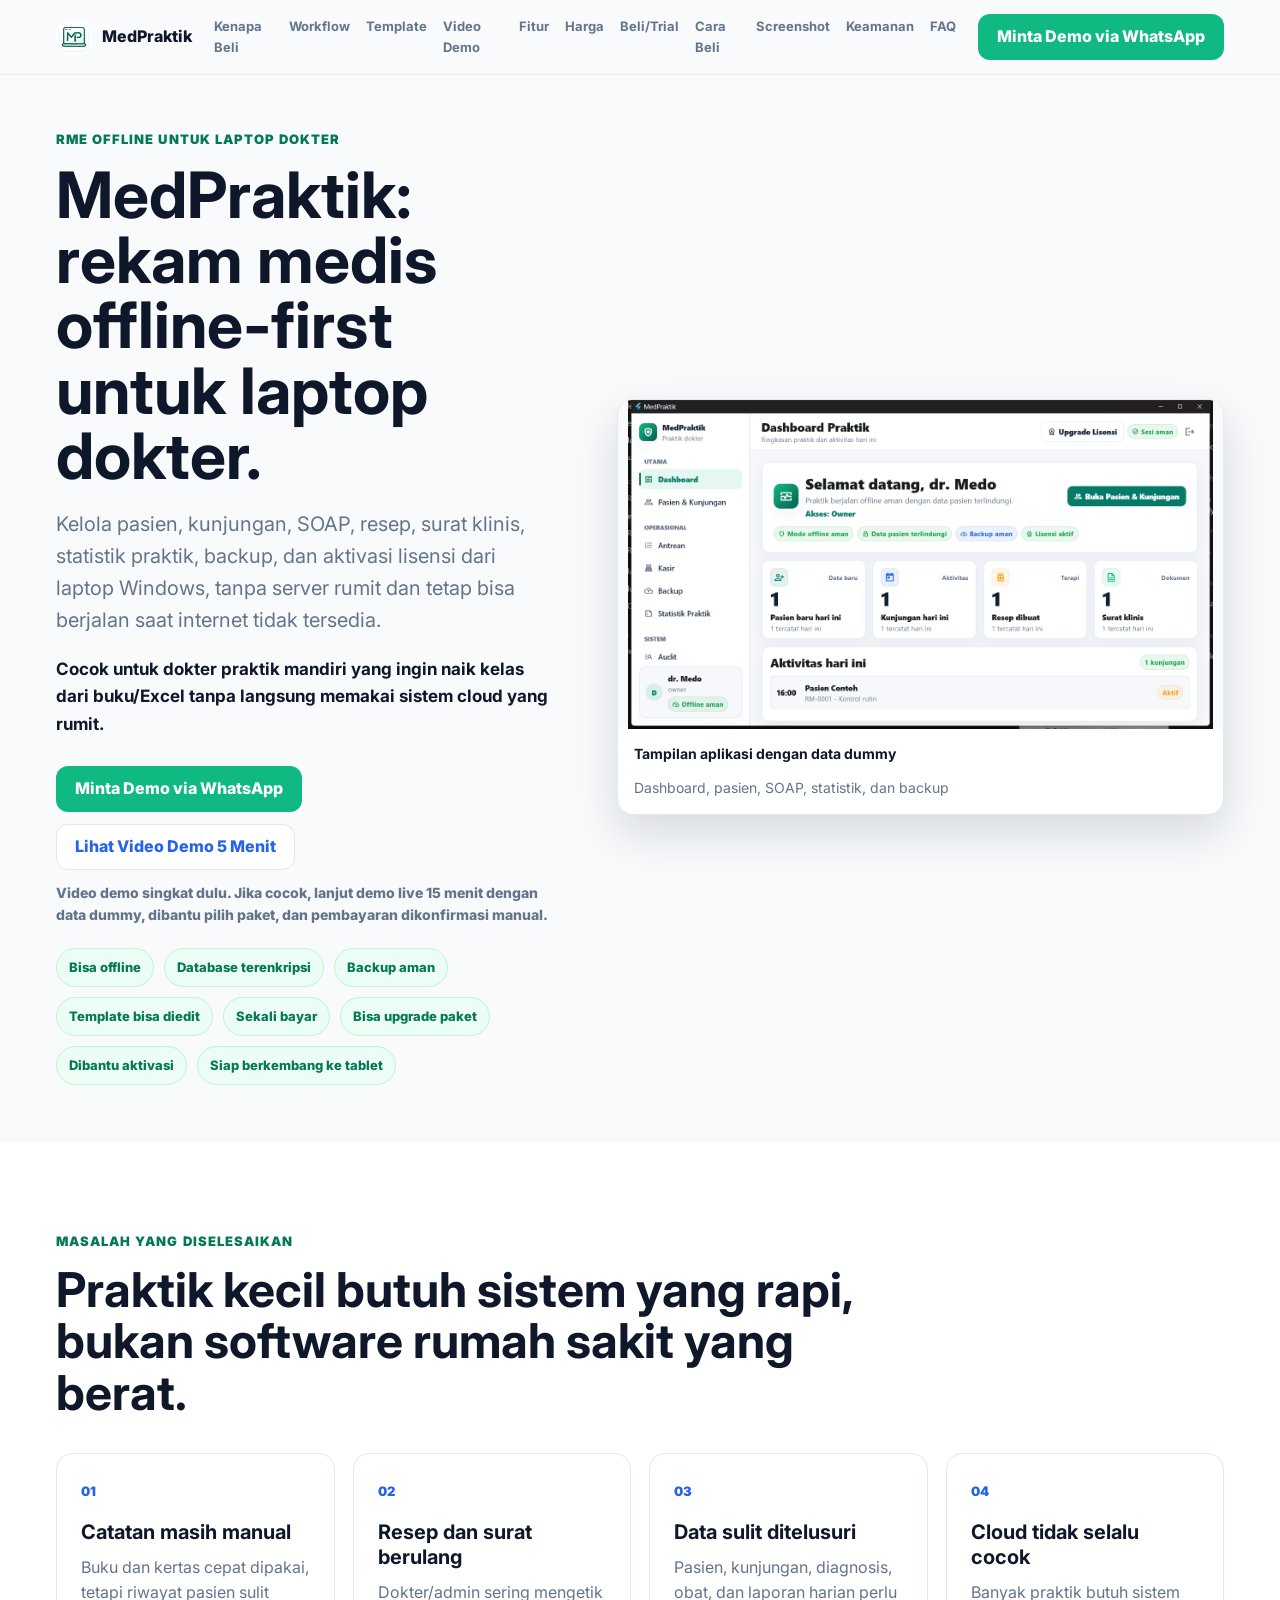
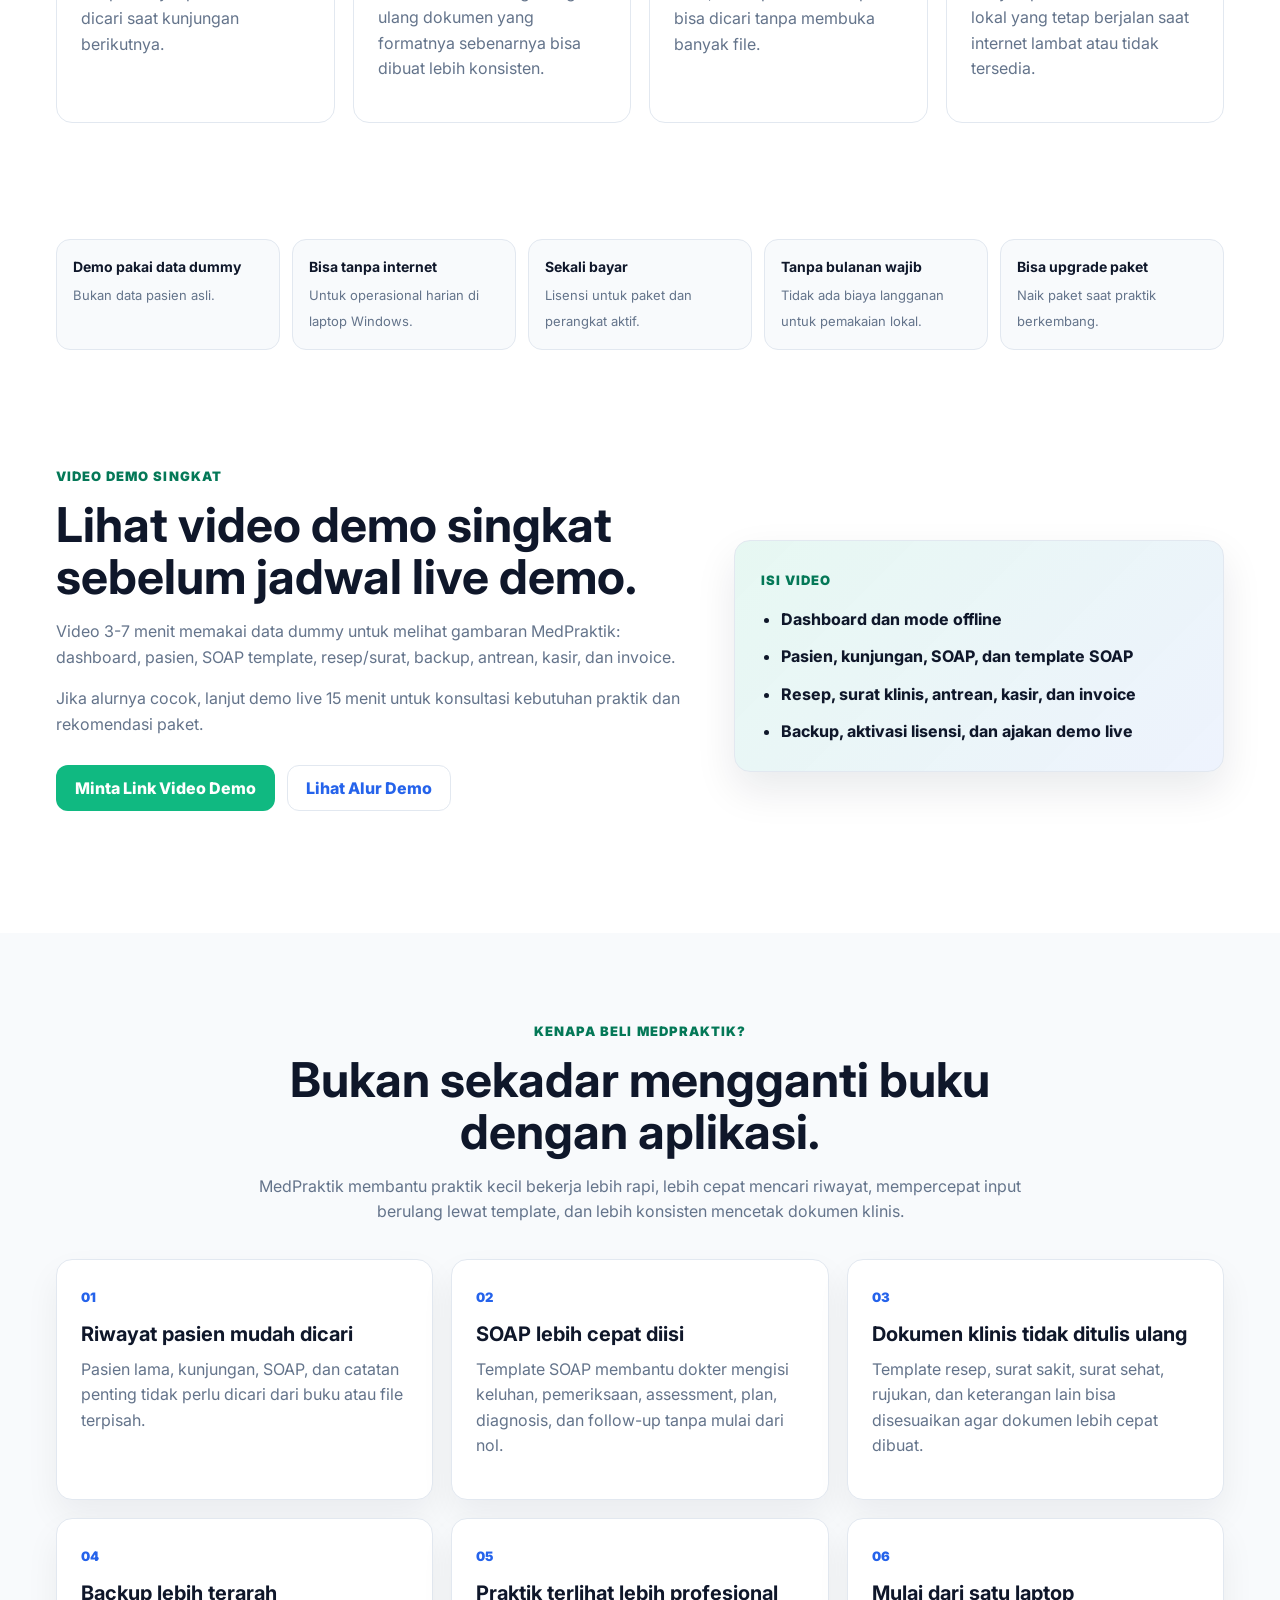
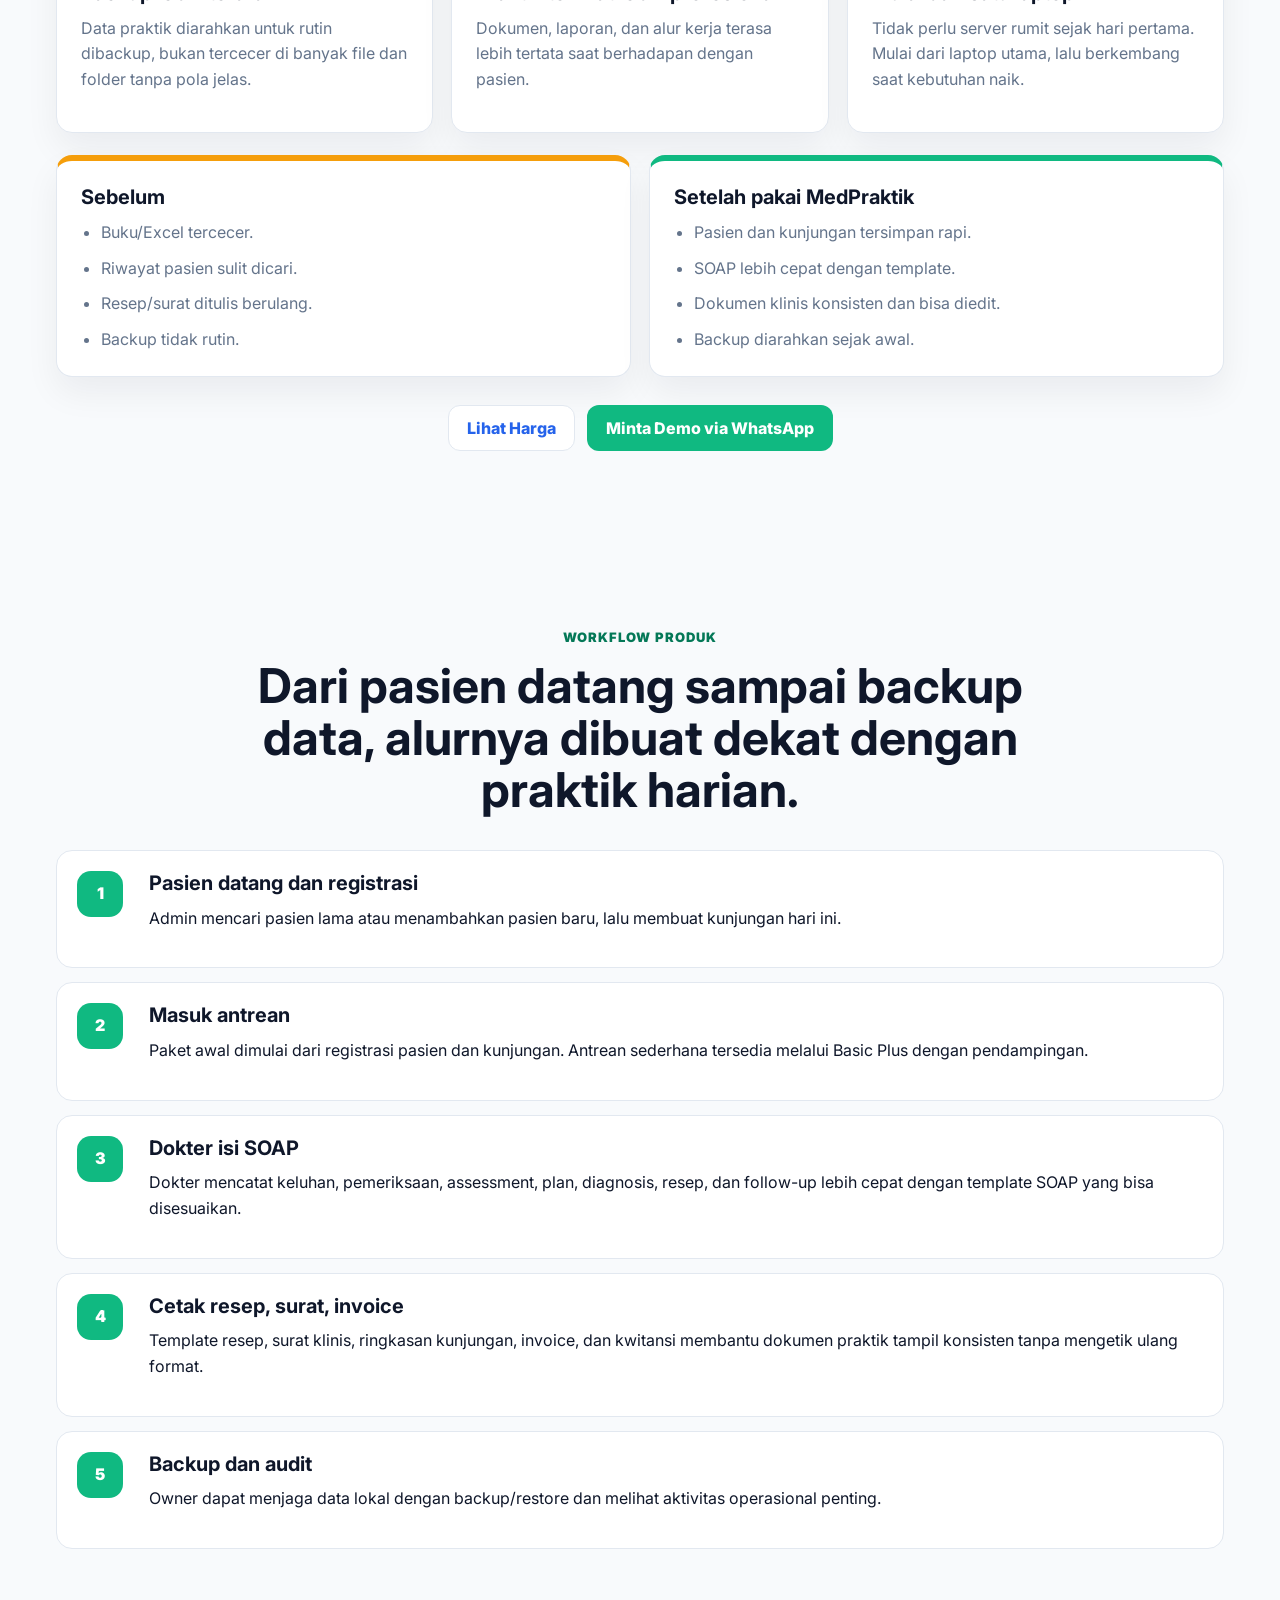
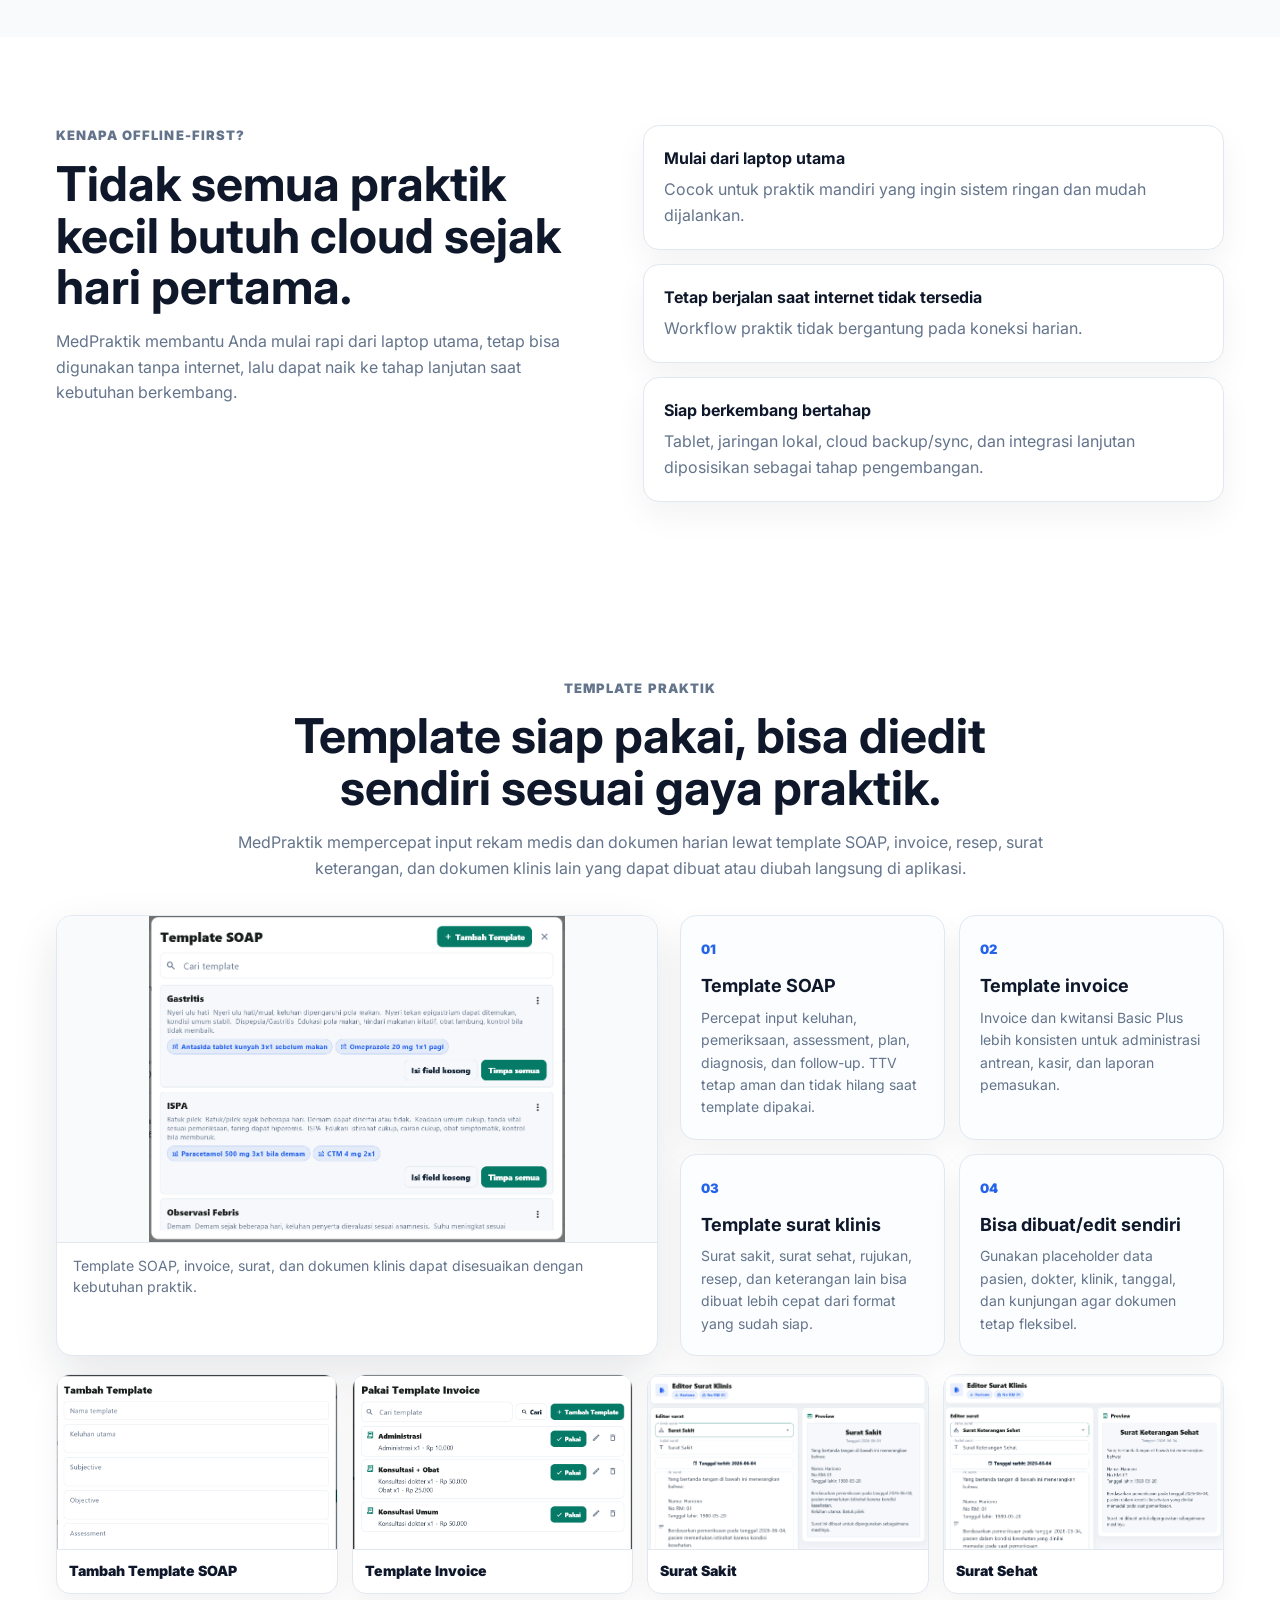
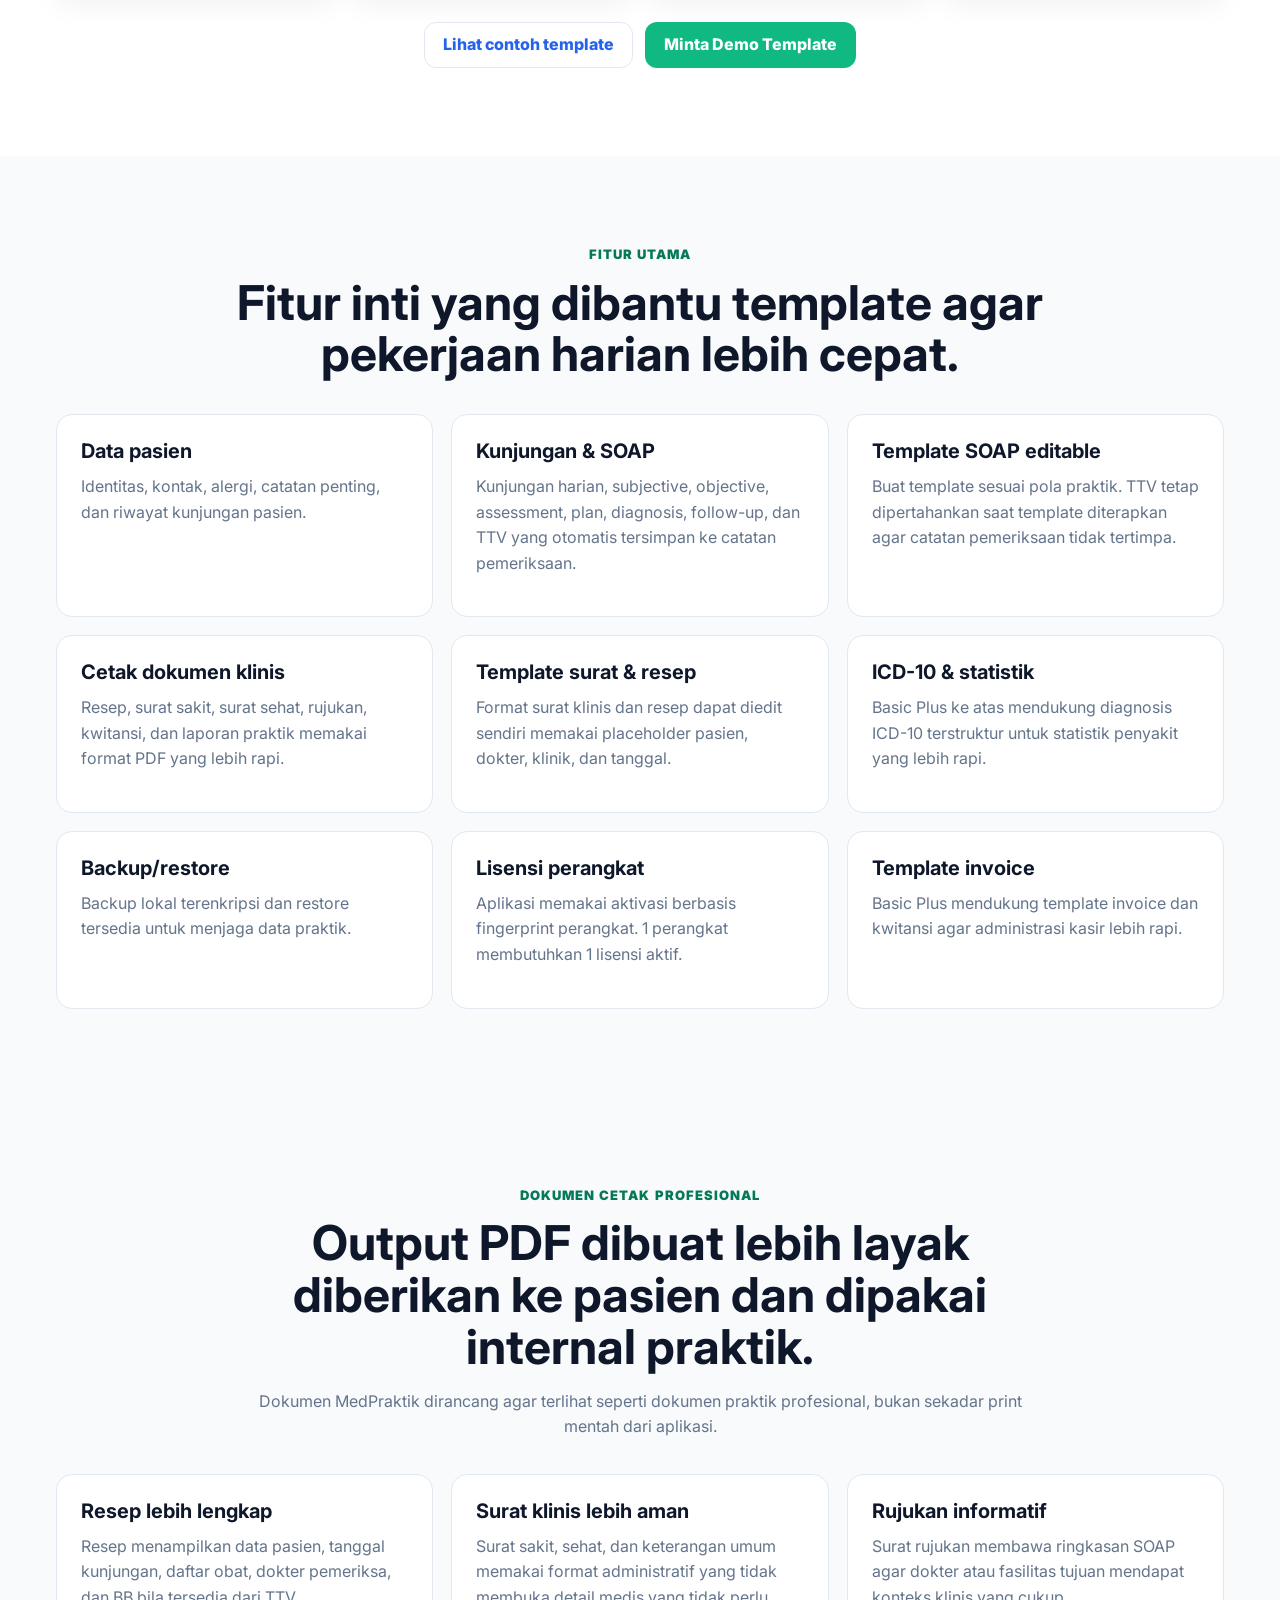
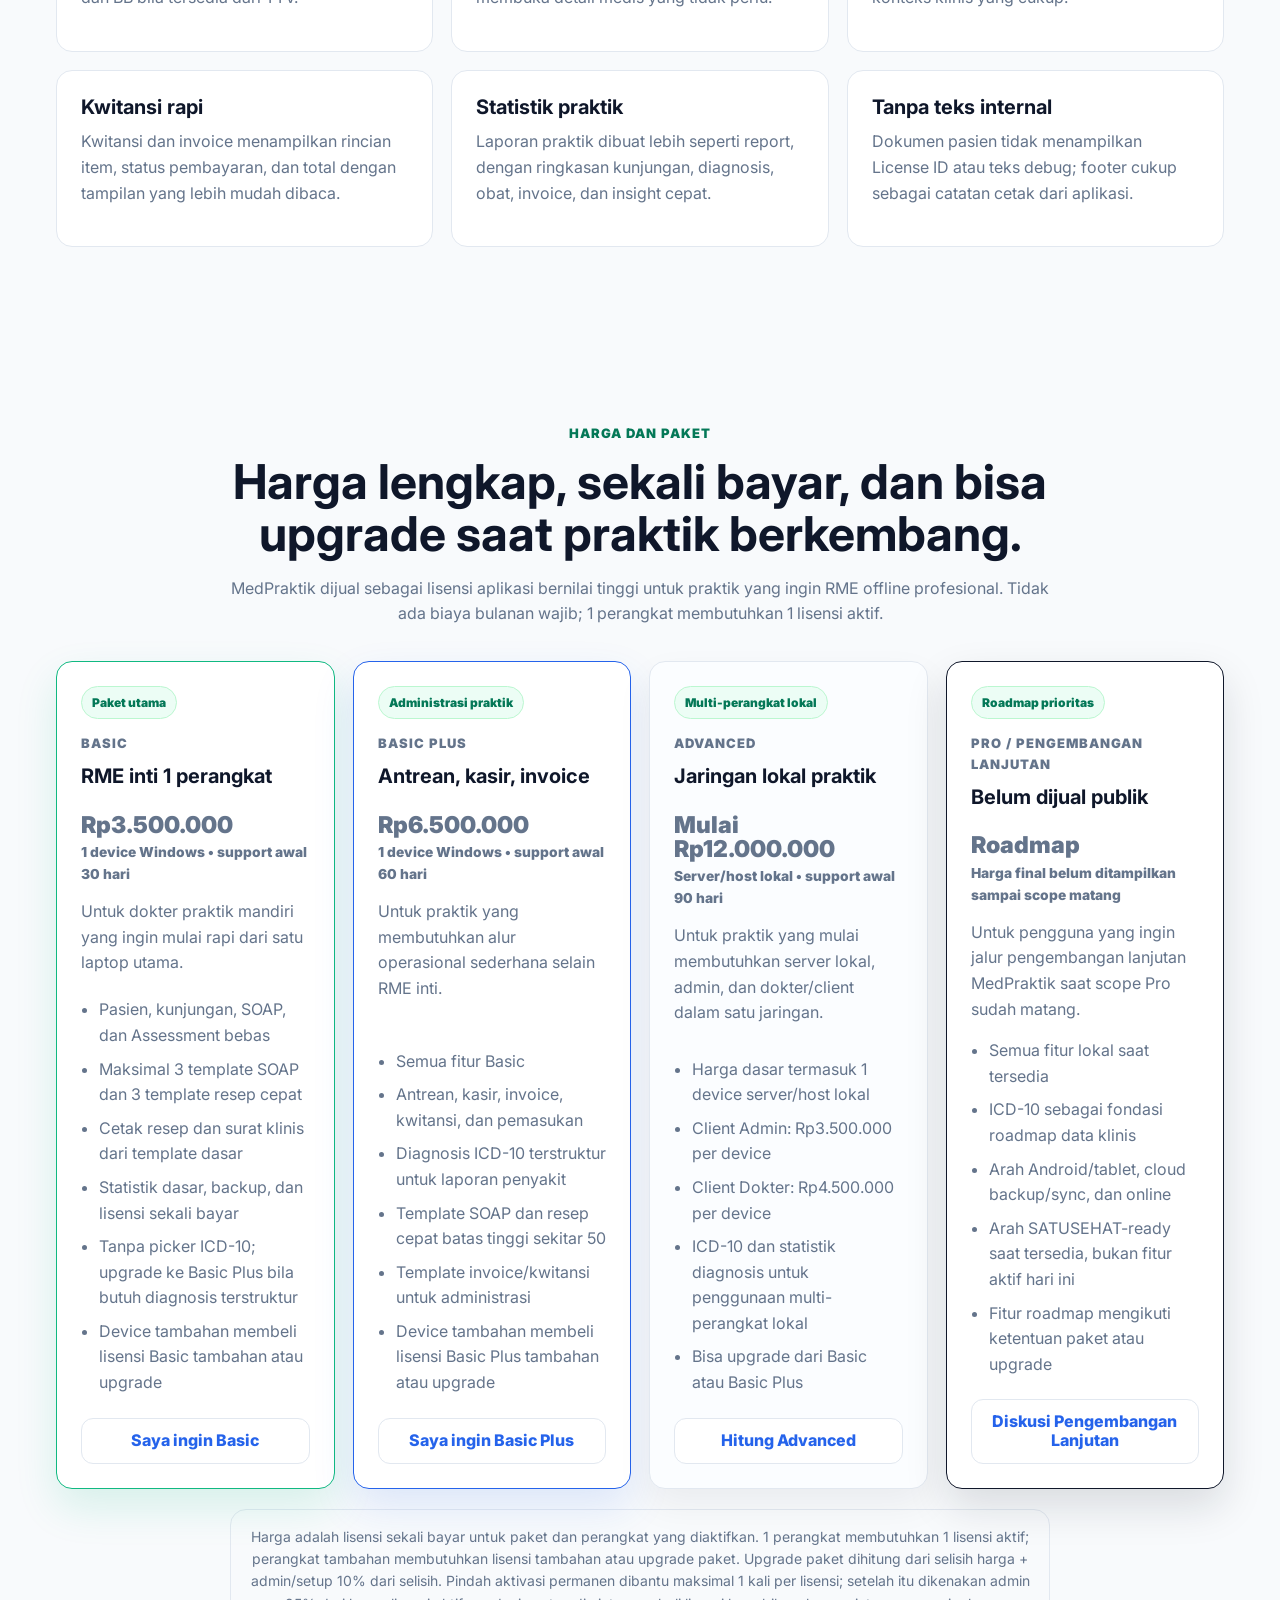
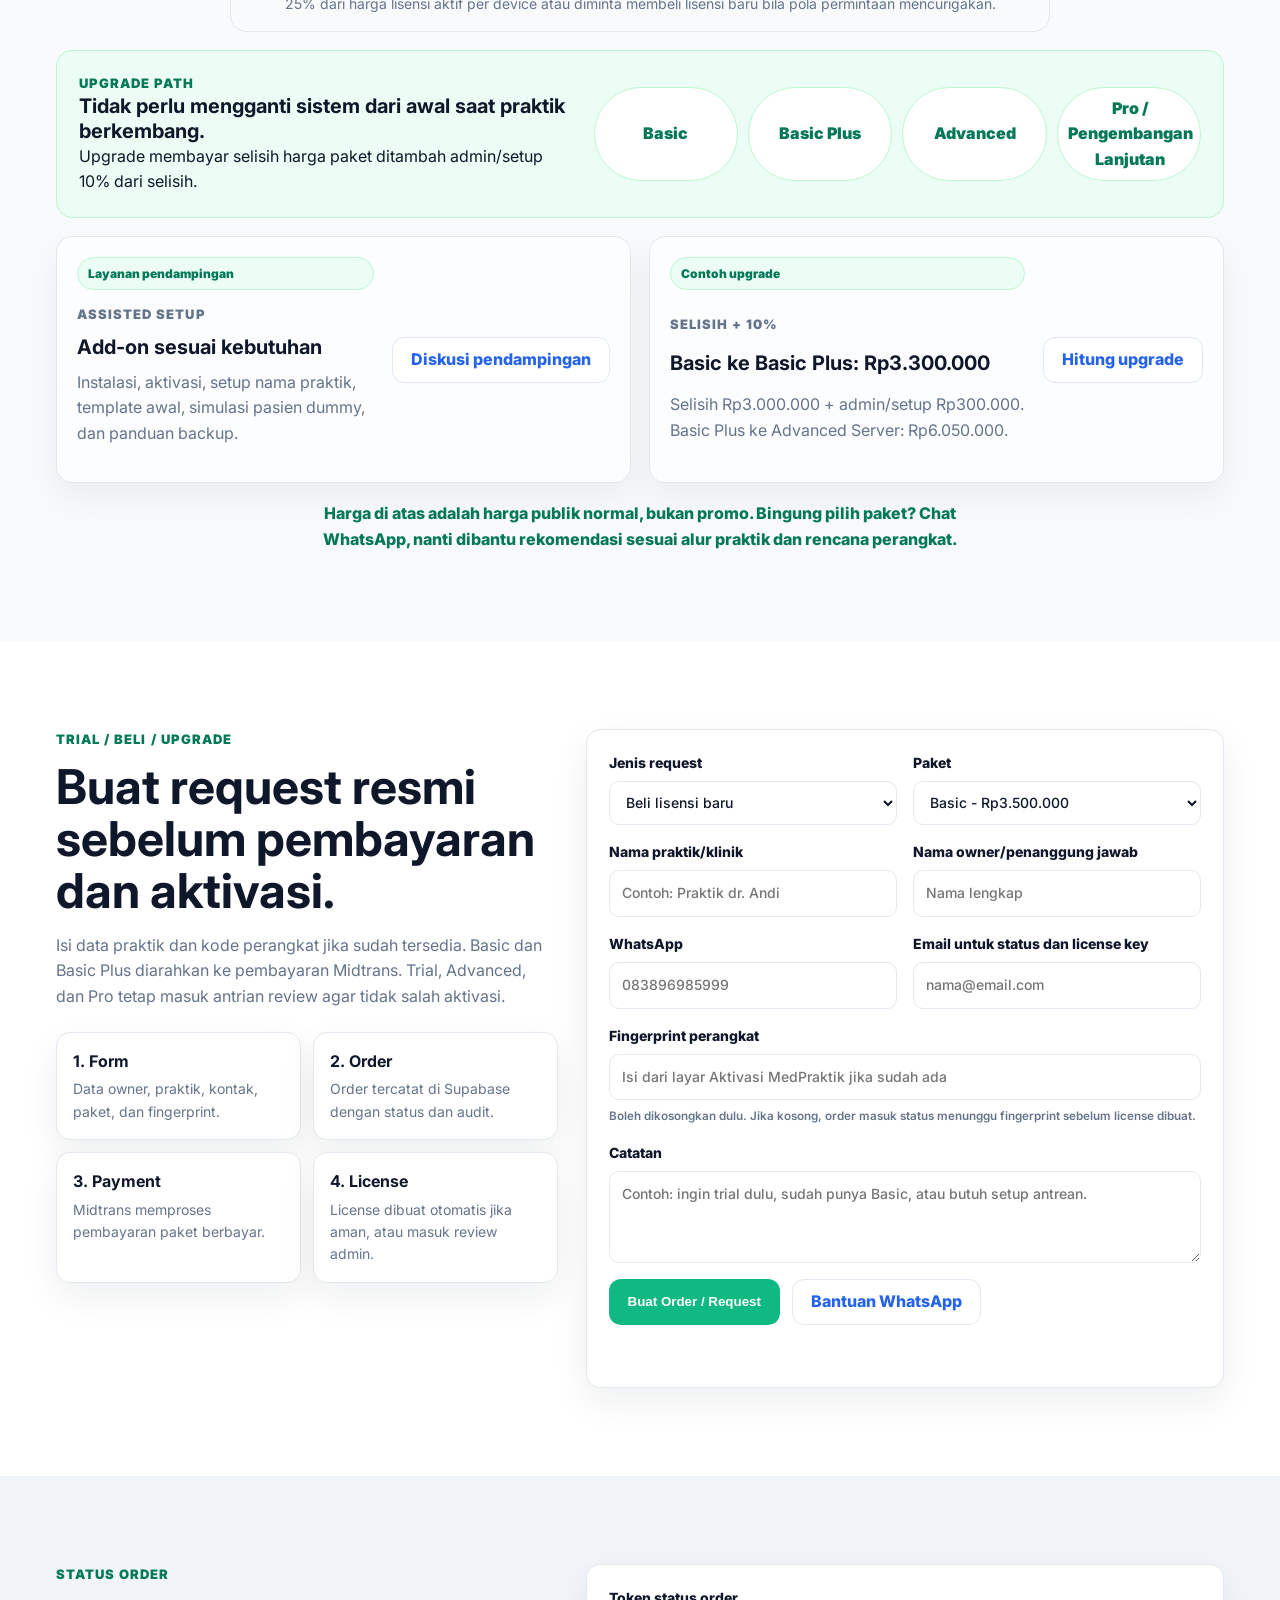
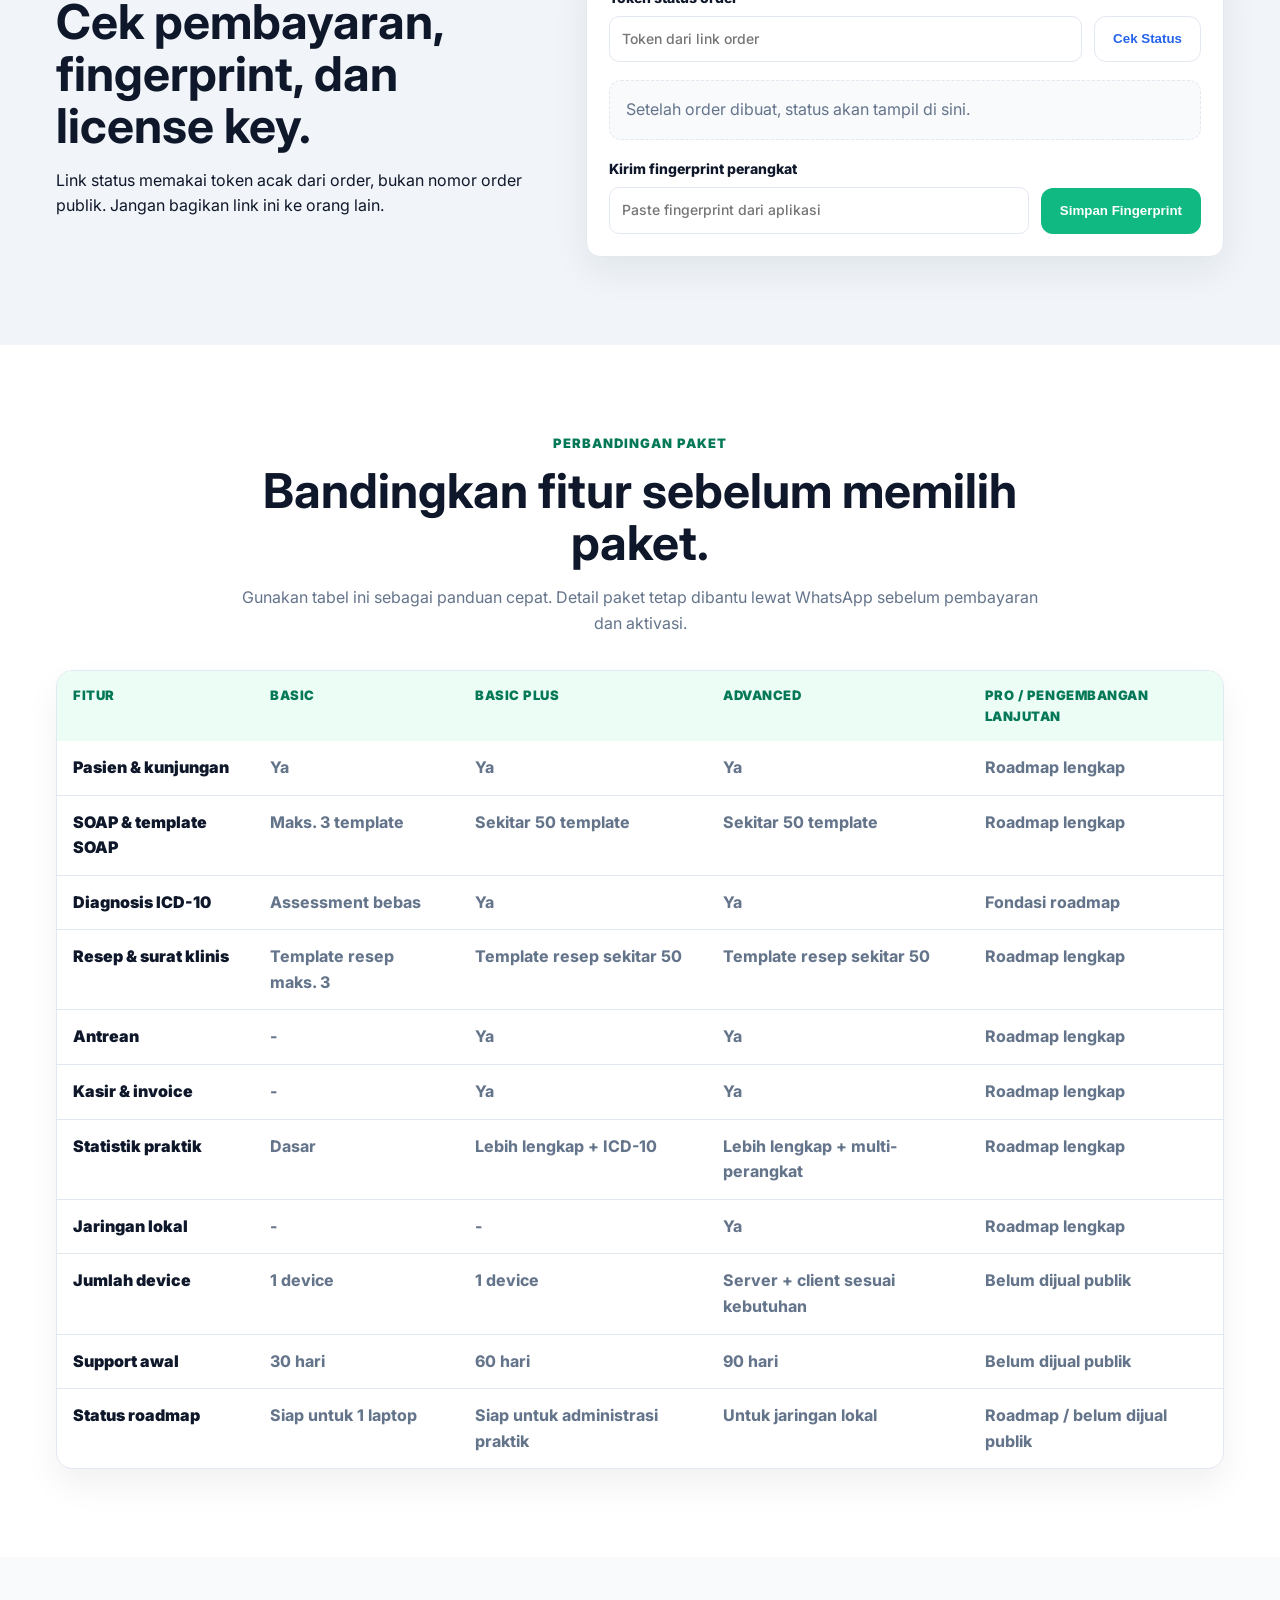
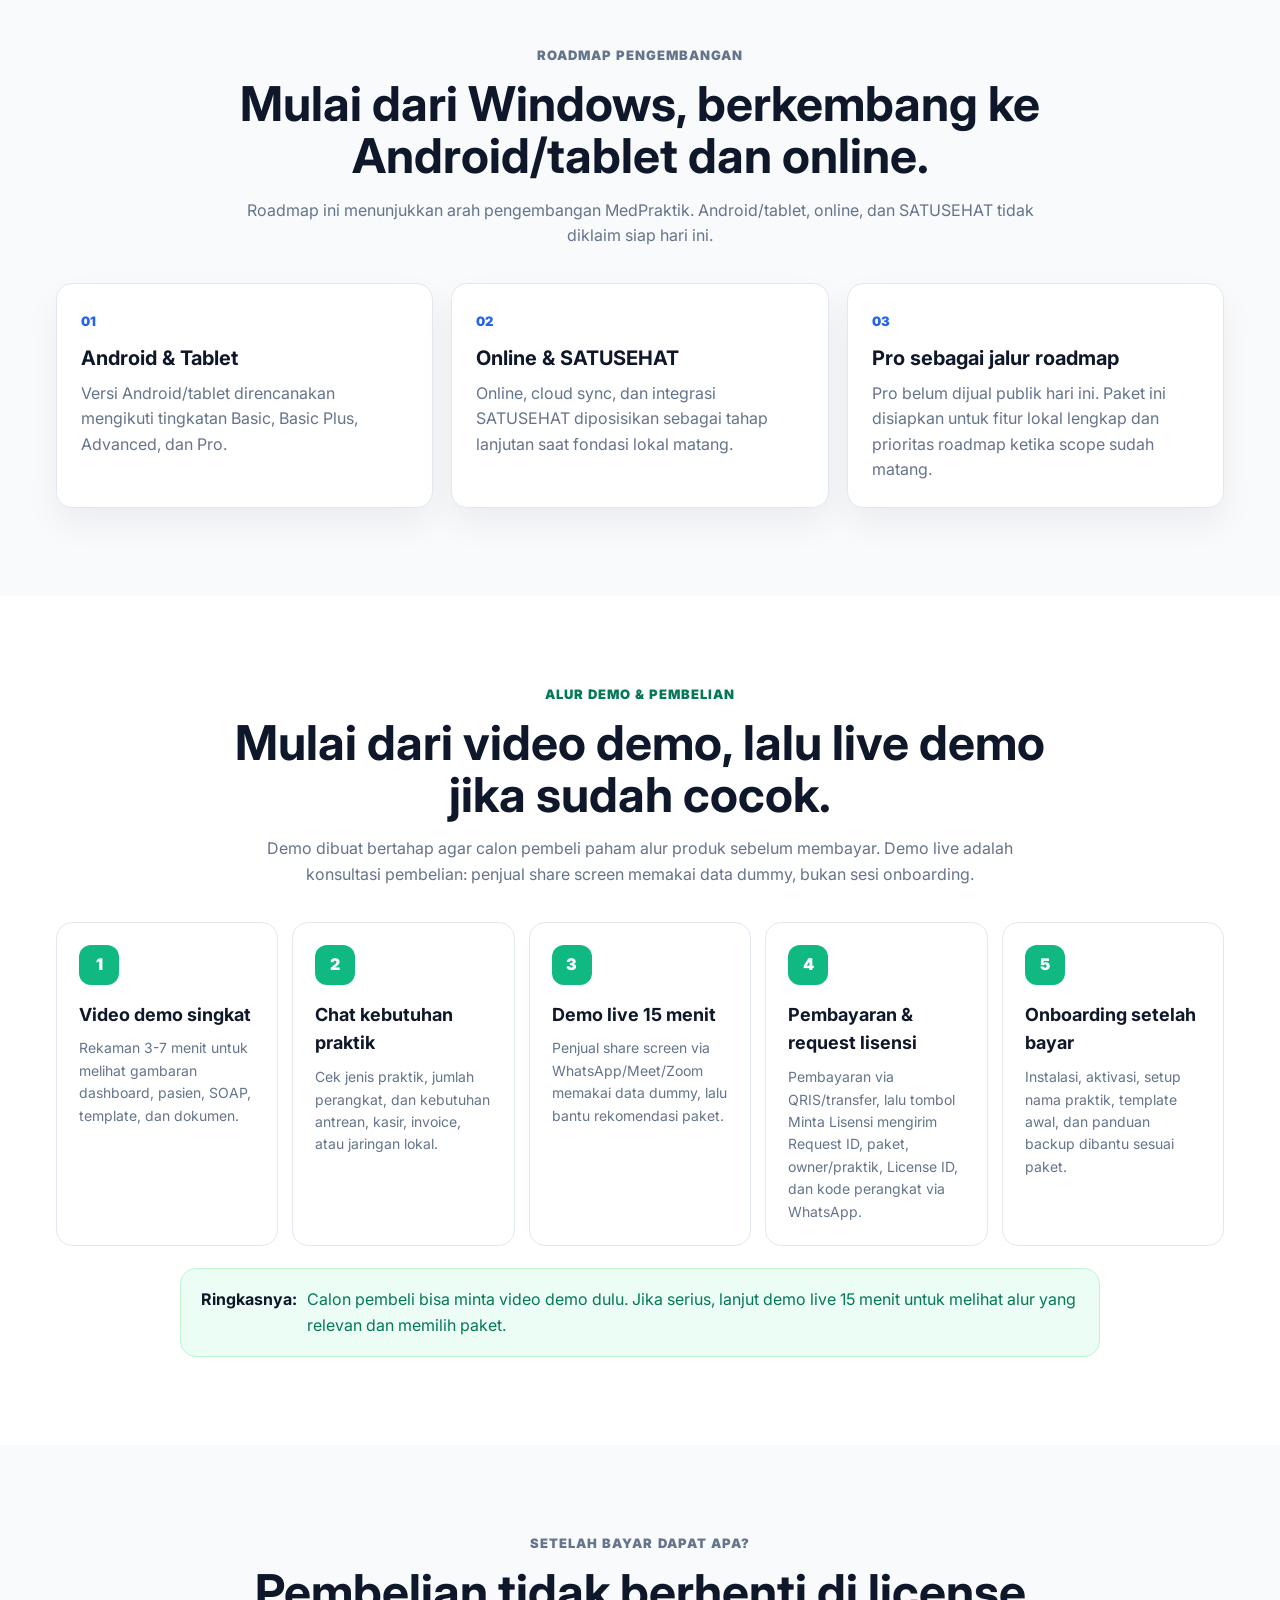
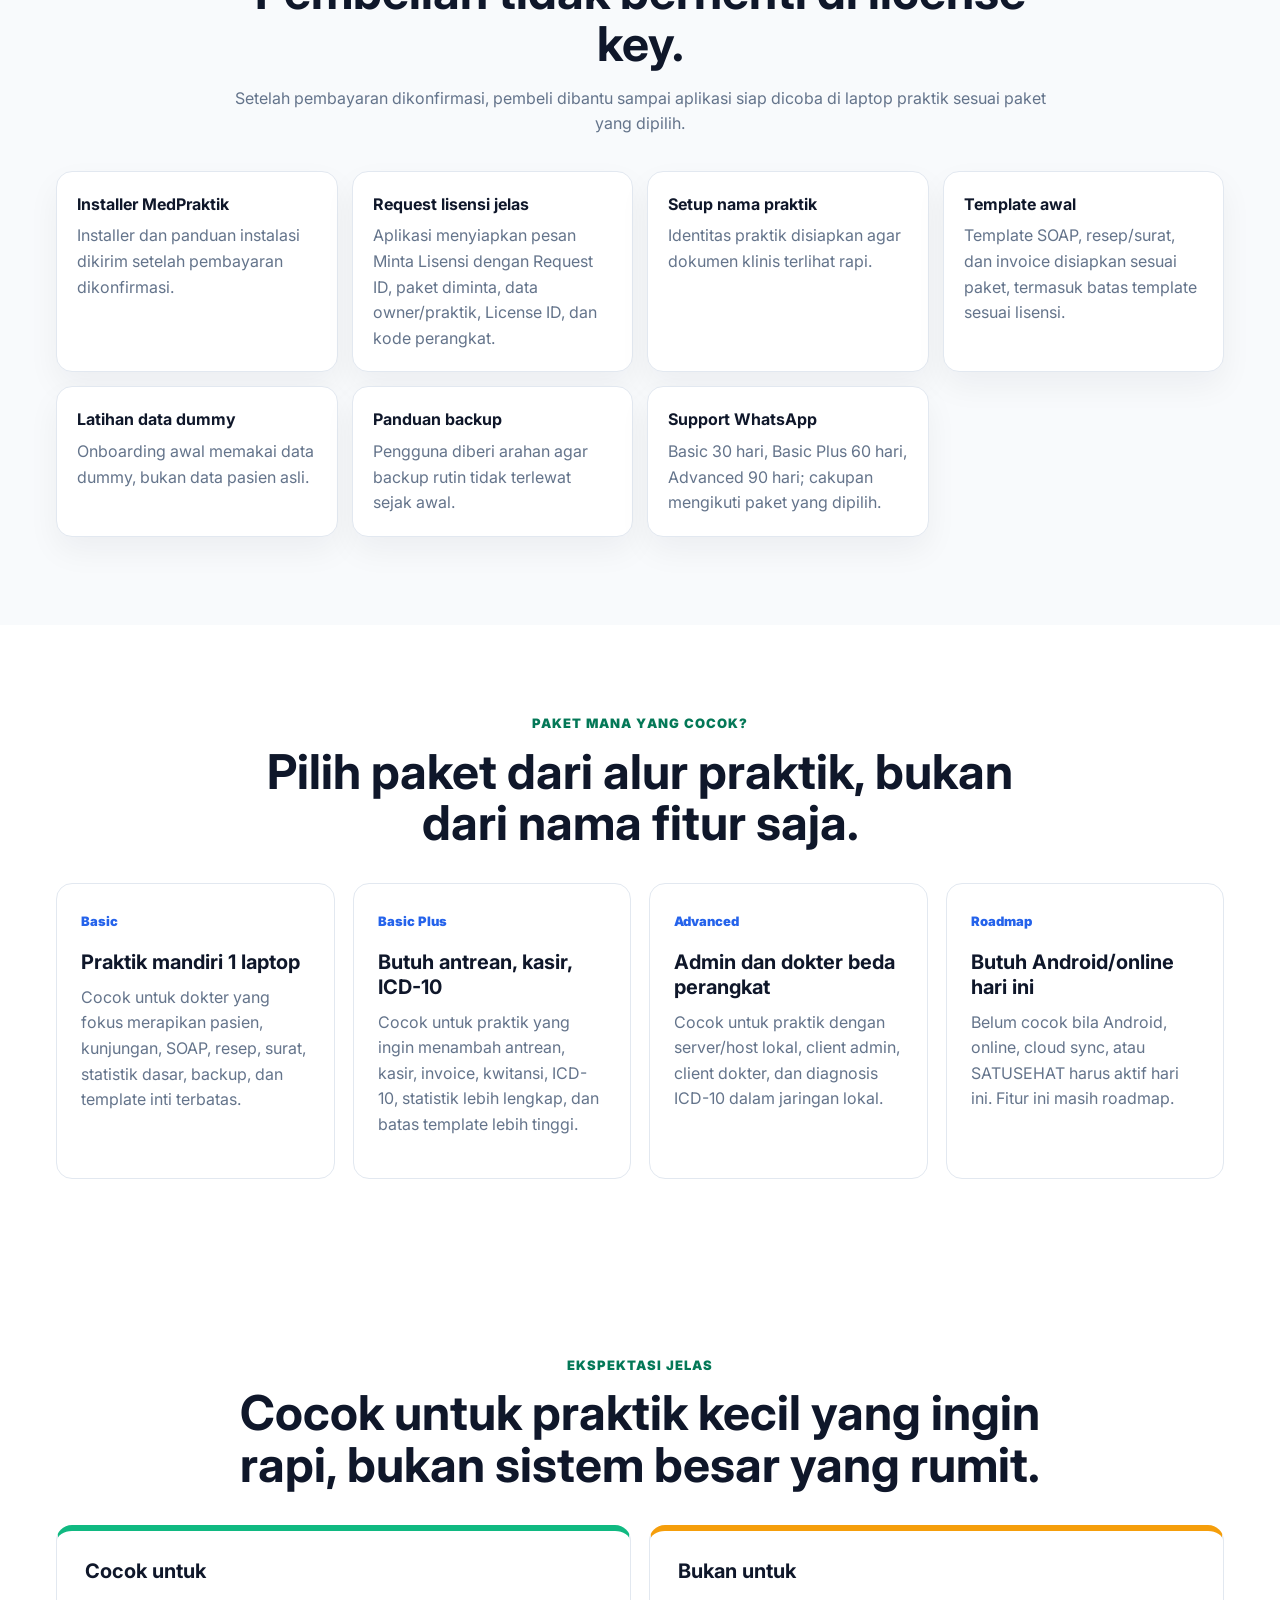
==== commit 9c5683cf: "Add MedPraktik sales order flow" ====
--- a/index.html
+++ b/index.html
@@ -45,6 +45,7 @@
         <a href="#video-demo">Video Demo</a>
         <a href="#fitur">Fitur</a>
         <a href="#harga">Harga</a>
+        <a href="#beli">Beli/Trial</a>
         <a href="#cara-beli">Cara Beli</a>
         <a href="#screenshot">Screenshot</a>
         <a href="#keamanan">Keamanan</a>
@@ -354,7 +355,7 @@
                 <li>Tanpa picker ICD-10; upgrade ke Basic Plus bila butuh diagnosis terstruktur</li>
                 <li>Device tambahan membeli lisensi Basic tambahan atau upgrade</li>
               </ul>
-              <a class="button secondary js-whatsapp-link plan-cta" data-whatsapp-message="Halo, saya ingin paket Basic MedPraktik Rp3.500.000 untuk 1 device Windows. Saya ingin demo 15 menit dan diskusi aktivasi lisensi." href="https://wa.me/6283896985999?text=Halo%2C%20saya%20ingin%20paket%20Basic%20MedPraktik%20Rp3.500.000%20untuk%201%20device%20Windows.%20Saya%20ingin%20demo%2015%20menit%20dan%20diskusi%20aktivasi%20lisensi.">Saya ingin Basic</a>
+              <a class="button secondary plan-cta js-package-select" data-package="basic" href="#beli">Saya ingin Basic</a>
             </article>
             <article class="plan recommended">
               <span class="plan-label">Administrasi praktik</span>
@@ -371,7 +372,7 @@
                 <li>Template invoice/kwitansi untuk administrasi</li>
                 <li>Device tambahan membeli lisensi Basic Plus tambahan atau upgrade</li>
               </ul>
-              <a class="button secondary js-whatsapp-link plan-cta" data-whatsapp-message="Halo, saya ingin paket Basic Plus MedPraktik Rp6.500.000 untuk antrean, kasir, invoice, dan kwitansi. Saya ingin demo 15 menit." href="https://wa.me/6283896985999?text=Halo%2C%20saya%20ingin%20paket%20Basic%20Plus%20MedPraktik%20Rp6.500.000%20untuk%20antrean%2C%20kasir%2C%20invoice%2C%20dan%20kwitansi.%20Saya%20ingin%20demo%2015%20menit.">Saya ingin Basic Plus</a>
+              <a class="button secondary plan-cta js-package-select" data-package="basic_plus" href="#beli">Saya ingin Basic Plus</a>
             </article>
             <article class="plan subtle">
               <span class="plan-label">Multi-perangkat lokal</span>
@@ -435,10 +436,108 @@
               <p class="plan-name">Selisih + 10%</p>
               <h3>Basic ke Basic Plus: Rp3.300.000</h3>
               <p>Selisih Rp3.000.000 + admin/setup Rp300.000. Basic Plus ke Advanced Server: Rp6.050.000.</p>
-              <a class="button secondary js-whatsapp-link plan-cta" data-whatsapp-message="Halo, saya ingin menghitung biaya upgrade paket MedPraktik dari paket saya saat ini." href="https://wa.me/6283896985999?text=Halo%2C%20saya%20ingin%20menghitung%20biaya%20upgrade%20paket%20MedPraktik%20dari%20paket%20saya%20saat%20ini.">Hitung upgrade</a>
+              <a class="button secondary plan-cta js-package-select" data-package="upgrade_basic_to_basic_plus" href="#beli">Hitung upgrade</a>
             </article>
           </div>
           <p class="pricing-help">Harga di atas adalah harga publik normal, bukan promo. Bingung pilih paket? Chat WhatsApp, nanti dibantu rekomendasi sesuai alur praktik dan rencana perangkat.</p>
+        </div>
+      </section>
+
+      <section class="sales-flow section" id="beli">
+        <div class="section-inner sales-flow-layout">
+          <div class="section-heading">
+            <p class="eyebrow">Trial / Beli / Upgrade</p>
+            <h2>Buat request resmi sebelum pembayaran dan aktivasi.</h2>
+            <p>Isi data praktik dan kode perangkat jika sudah tersedia. Basic dan Basic Plus diarahkan ke pembayaran Midtrans. Trial, Advanced, dan Pro tetap masuk antrian review agar tidak salah aktivasi.</p>
+            <div class="flow-cards" aria-label="Alur order MedPraktik">
+              <article><strong>1. Form</strong><span>Data owner, praktik, kontak, paket, dan fingerprint.</span></article>
+              <article><strong>2. Order</strong><span>Order tercatat di Supabase dengan status dan audit.</span></article>
+              <article><strong>3. Payment</strong><span>Midtrans memproses pembayaran paket berbayar.</span></article>
+              <article><strong>4. License</strong><span>License dibuat otomatis jika aman, atau masuk review admin.</span></article>
+            </div>
+          </div>
+
+          <form class="sales-form" data-order-form>
+            <label>
+              Jenis request
+              <select name="requestType" required>
+                <option value="trial">Trial terbatas</option>
+                <option value="new_license" selected>Beli lisensi baru</option>
+                <option value="upgrade">Upgrade paket</option>
+                <option value="consultation">Konsultasi Advanced/Pro</option>
+              </select>
+            </label>
+            <label>
+              Paket
+              <select name="packageKey" required>
+                <option value="trial">Trial</option>
+                <option value="basic" selected>Basic - Rp3.500.000</option>
+                <option value="basic_plus">Basic Plus - Rp6.500.000</option>
+                <option value="upgrade_basic_to_basic_plus">Upgrade Basic ke Basic Plus - Rp3.300.000</option>
+                <option value="advanced">Advanced - diskusi dulu</option>
+                <option value="pro">Pro / Pengembangan Lanjutan - diskusi dulu</option>
+              </select>
+            </label>
+            <label>
+              Nama praktik/klinik
+              <input name="practiceName" type="text" autocomplete="organization" required placeholder="Contoh: Praktik dr. Andi">
+            </label>
+            <label>
+              Nama owner/penanggung jawab
+              <input name="ownerName" type="text" autocomplete="name" required placeholder="Nama lengkap">
+            </label>
+            <label>
+              WhatsApp
+              <input name="whatsapp" type="tel" autocomplete="tel" required placeholder="083896985999">
+            </label>
+            <label>
+              Email untuk status dan license key
+              <input name="email" type="email" autocomplete="email" required placeholder="nama@email.com">
+            </label>
+            <label class="span-2">
+              Fingerprint perangkat
+              <input name="deviceFingerprint" type="text" autocomplete="off" placeholder="Isi dari layar Aktivasi MedPraktik jika sudah ada">
+              <small>Boleh dikosongkan dulu. Jika kosong, order masuk status menunggu fingerprint sebelum license dibuat.</small>
+            </label>
+            <label class="span-2">
+              Catatan
+              <textarea name="notes" rows="3" placeholder="Contoh: ingin trial dulu, sudah punya Basic, atau butuh setup antrean."></textarea>
+            </label>
+            <div class="sales-form-actions span-2">
+              <button class="button primary" type="submit">Buat Order / Request</button>
+              <a class="button secondary js-whatsapp-link" data-whatsapp-message="Halo, saya ingin dibantu membuat order atau trial MedPraktik." href="https://wa.me/6283896985999">Bantuan WhatsApp</a>
+            </div>
+            <p class="form-message span-2" data-order-message role="status"></p>
+          </form>
+        </div>
+      </section>
+
+      <section class="order-status section" id="status-order">
+        <div class="section-inner status-layout">
+          <div>
+            <p class="eyebrow">Status order</p>
+            <h2>Cek pembayaran, fingerprint, dan license key.</h2>
+            <p>Link status memakai token acak dari order, bukan nomor order publik. Jangan bagikan link ini ke orang lain.</p>
+          </div>
+          <div class="status-panel">
+            <form class="status-checker" data-status-form>
+              <label>
+                Token status order
+                <input name="accessToken" type="text" autocomplete="off" placeholder="Token dari link order">
+              </label>
+              <button class="button secondary" type="submit">Cek Status</button>
+            </form>
+            <div class="status-result" data-status-result>
+              <p>Setelah order dibuat, status akan tampil di sini.</p>
+            </div>
+            <form class="fingerprint-form" data-fingerprint-form hidden>
+              <label>
+                Kirim fingerprint perangkat
+                <input name="deviceFingerprint" type="text" autocomplete="off" placeholder="Paste fingerprint dari aplikasi">
+              </label>
+              <button class="button primary" type="submit">Simpan Fingerprint</button>
+            </form>
+          </div>
         </div>
       </section>
 
--- a/styles.css
+++ b/styles.css
@@ -1235,13 +1235,209 @@
   font-size: 14px;
 }
 
+.sales-flow {
+  background: #ffffff;
+}
+
+.sales-flow-layout,
+.status-layout {
+  display: grid;
+  grid-template-columns: minmax(0, 0.88fr) minmax(340px, 1.12fr);
+  gap: 28px;
+  align-items: start;
+}
+
+.flow-cards {
+  display: grid;
+  grid-template-columns: repeat(2, minmax(0, 1fr));
+  gap: 12px;
+  margin-top: 22px;
+}
+
+.flow-cards article,
+.status-panel,
+.sales-form {
+  background: var(--card);
+  border: 1px solid var(--border);
+  border-radius: 14px;
+  box-shadow: 0 14px 36px rgba(15, 23, 42, 0.07);
+}
+
+.flow-cards article {
+  padding: 16px;
+}
+
+.flow-cards strong,
+.flow-cards span {
+  display: block;
+}
+
+.flow-cards span {
+  margin-top: 4px;
+  color: var(--muted);
+  font-size: 14px;
+}
+
+.sales-form {
+  display: grid;
+  grid-template-columns: repeat(2, minmax(0, 1fr));
+  gap: 16px;
+  padding: 22px;
+}
+
+.sales-form label,
+.status-checker label,
+.fingerprint-form label {
+  display: grid;
+  gap: 7px;
+  color: var(--text);
+  font-size: 14px;
+  font-weight: 800;
+}
+
+.sales-form input,
+.sales-form select,
+.sales-form textarea,
+.status-checker input,
+.fingerprint-form input {
+  width: 100%;
+  min-height: 44px;
+  padding: 11px 12px;
+  color: var(--text);
+  background: #ffffff;
+  border: 1px solid var(--border);
+  border-radius: 10px;
+  font: inherit;
+  font-weight: 500;
+}
+
+.sales-form textarea {
+  resize: vertical;
+}
+
+.sales-form small {
+  color: var(--muted);
+  font-weight: 600;
+}
+
+.span-2 {
+  grid-column: 1 / -1;
+}
+
+.sales-form-actions {
+  display: flex;
+  flex-wrap: wrap;
+  gap: 12px;
+  align-items: center;
+}
+
+.form-message {
+  min-height: 24px;
+  margin: 0;
+  color: var(--muted);
+  font-size: 14px;
+  font-weight: 700;
+}
+
+.form-message.is-error {
+  color: #b91c1c;
+}
+
+.form-message.is-success {
+  color: var(--primary-dark);
+}
+
+.order-status {
+  background: #f1f5f9;
+}
+
+.status-panel {
+  display: grid;
+  gap: 18px;
+  padding: 22px;
+}
+
+.status-checker,
+.fingerprint-form {
+  display: grid;
+  grid-template-columns: minmax(0, 1fr) auto;
+  gap: 12px;
+  align-items: end;
+}
+
+.status-result {
+  padding: 16px;
+  color: var(--muted);
+  background: #f8fafc;
+  border: 1px dashed var(--border);
+  border-radius: 12px;
+}
+
+.status-result p {
+  margin: 0 0 8px;
+}
+
+.status-result p:last-child {
+  margin-bottom: 0;
+}
+
+.license-key-box {
+  display: block;
+  overflow-wrap: anywhere;
+  padding: 12px;
+  color: var(--text);
+  background: #ffffff;
+  border: 1px solid var(--border);
+  border-radius: 10px;
+  font-family: ui-monospace, SFMono-Regular, Consolas, monospace;
+  font-size: 13px;
+}
+
+.admin-page h1 {
+  max-width: 760px;
+  font-size: clamp(34px, 6vw, 56px);
+}
+
+.admin-token-form {
+  display: grid;
+  grid-template-columns: minmax(280px, 440px) auto;
+  gap: 12px;
+  align-items: end;
+  margin: 24px 0;
+}
+
+.admin-token-form label {
+  display: grid;
+  gap: 7px;
+  font-weight: 800;
+}
+
+.admin-token-form input {
+  min-height: 44px;
+  padding: 11px 12px;
+  border: 1px solid var(--border);
+  border-radius: 10px;
+  font: inherit;
+}
+
+.admin-table-wrap {
+  overflow-x: auto;
+}
+
+.admin-table td,
+.admin-table th {
+  vertical-align: top;
+}
+
 @media (max-width: 1080px) {
   .hero-grid,
   .security-layout,
   .screenshot-grid,
   .template-layout,
   .split-layout,
-  .video-demo-layout {
+  .video-demo-layout,
+  .sales-flow-layout,
+  .status-layout {
     grid-template-columns: 1fr;
   }
 
@@ -1386,4 +1582,19 @@
     align-items: flex-start;
     flex-direction: column;
   }
-}
+
+  .sales-form,
+  .flow-cards,
+  .status-checker,
+  .fingerprint-form,
+  .admin-token-form {
+    grid-template-columns: 1fr;
+  }
+
+  .sales-form-actions .button,
+  .status-checker .button,
+  .fingerprint-form .button,
+  .admin-token-form .button {
+    width: 100%;
+  }
+}
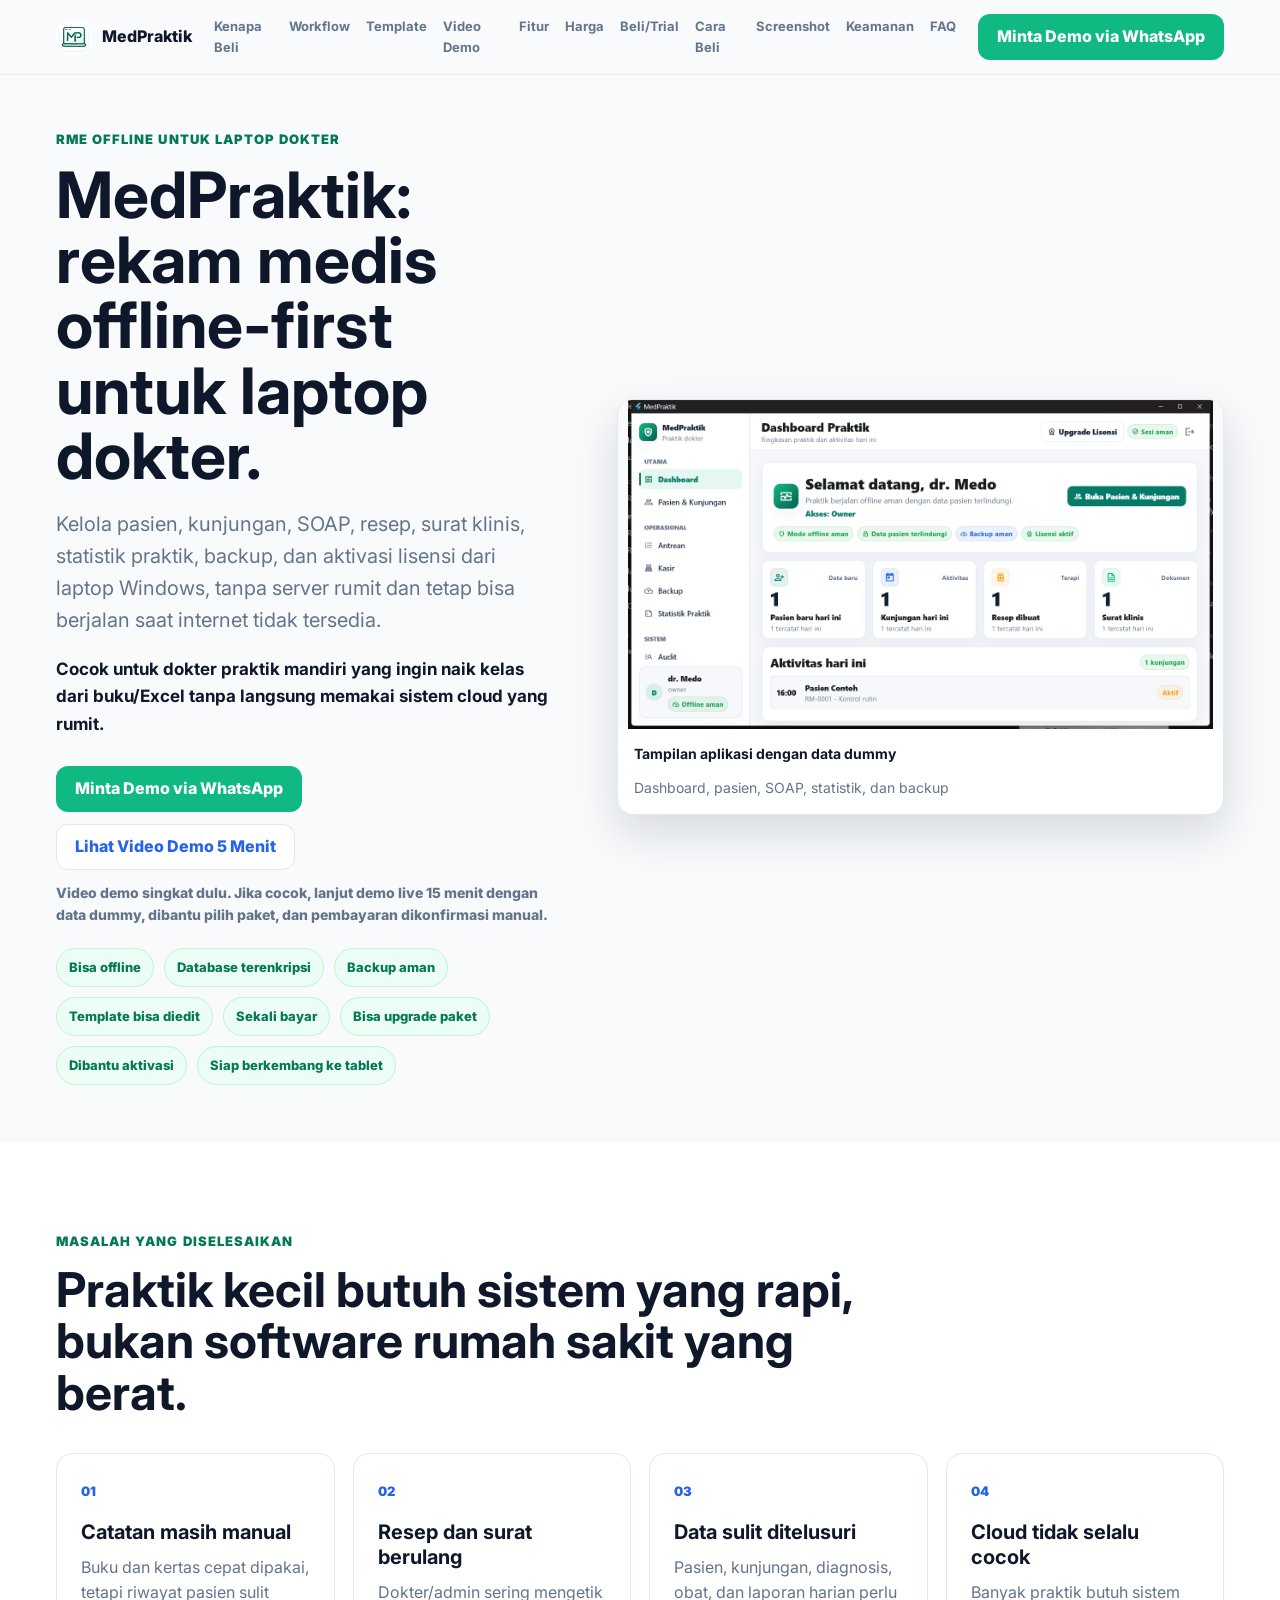
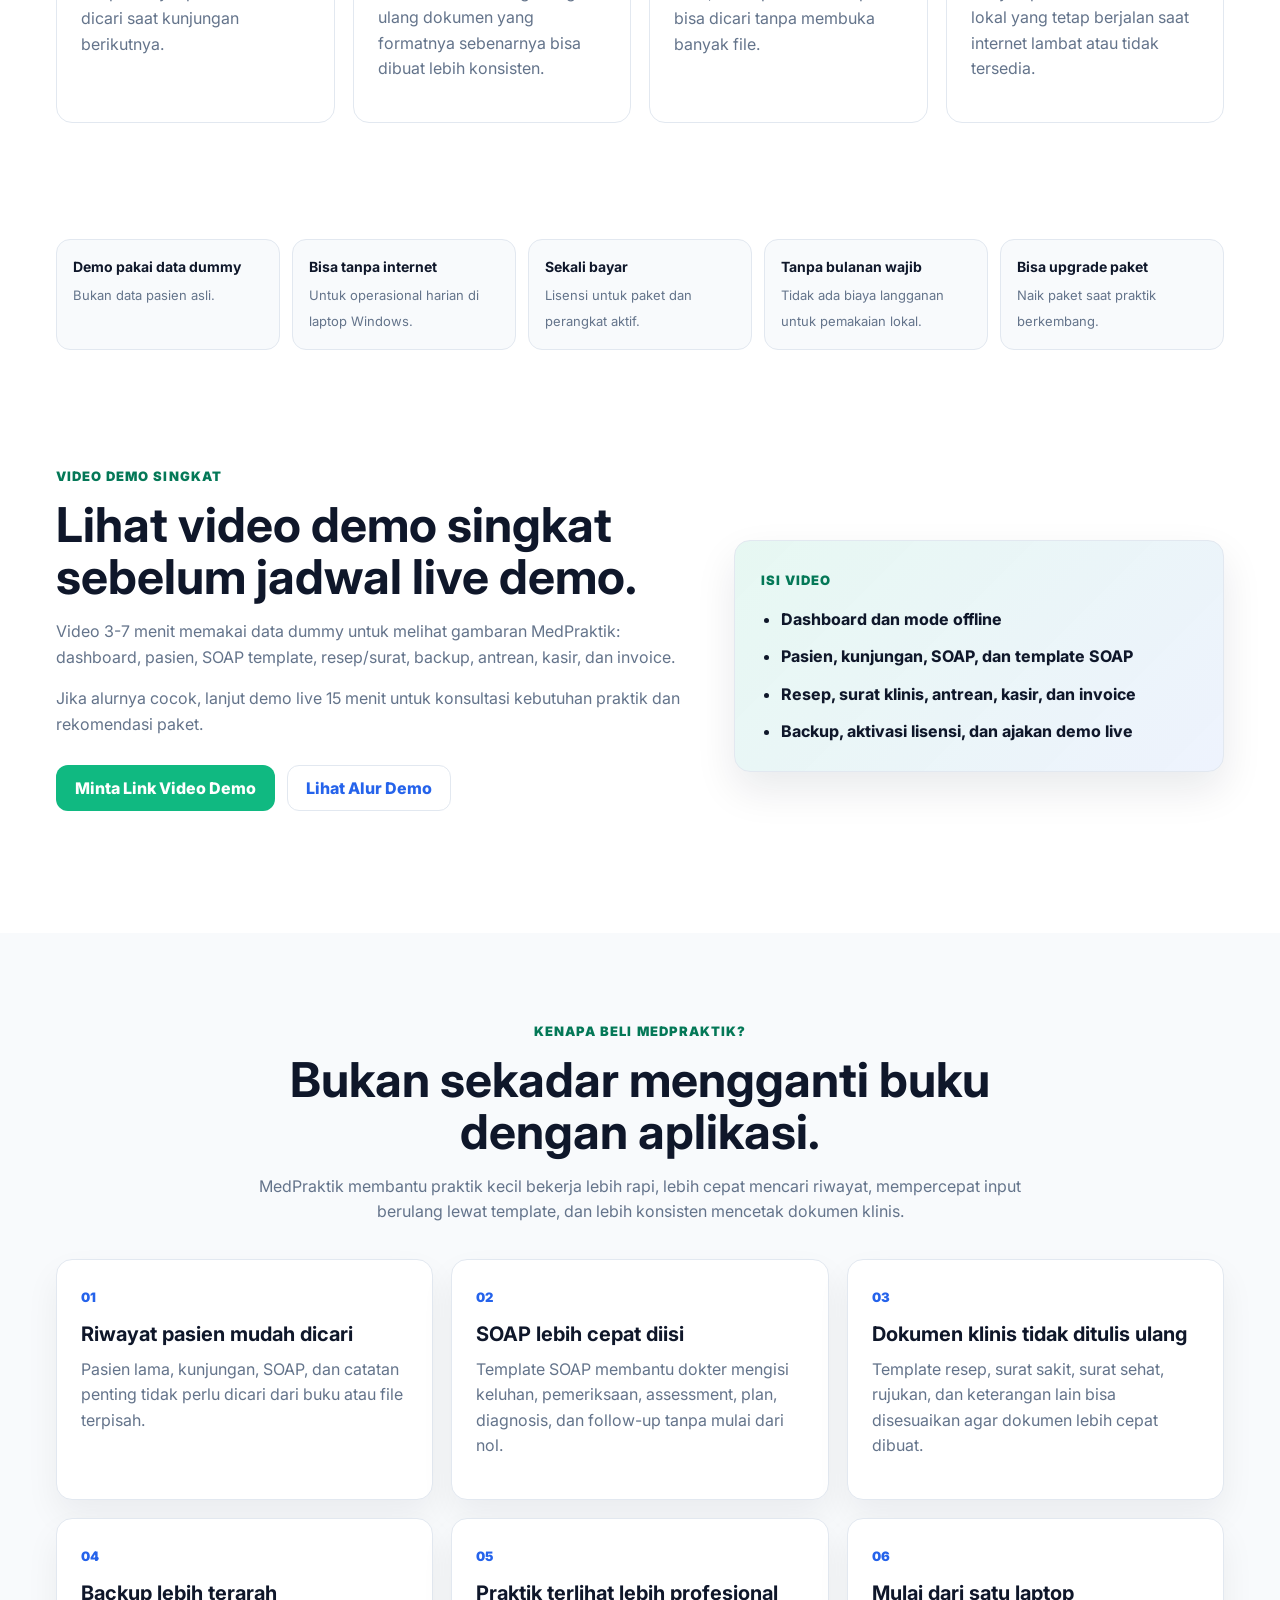
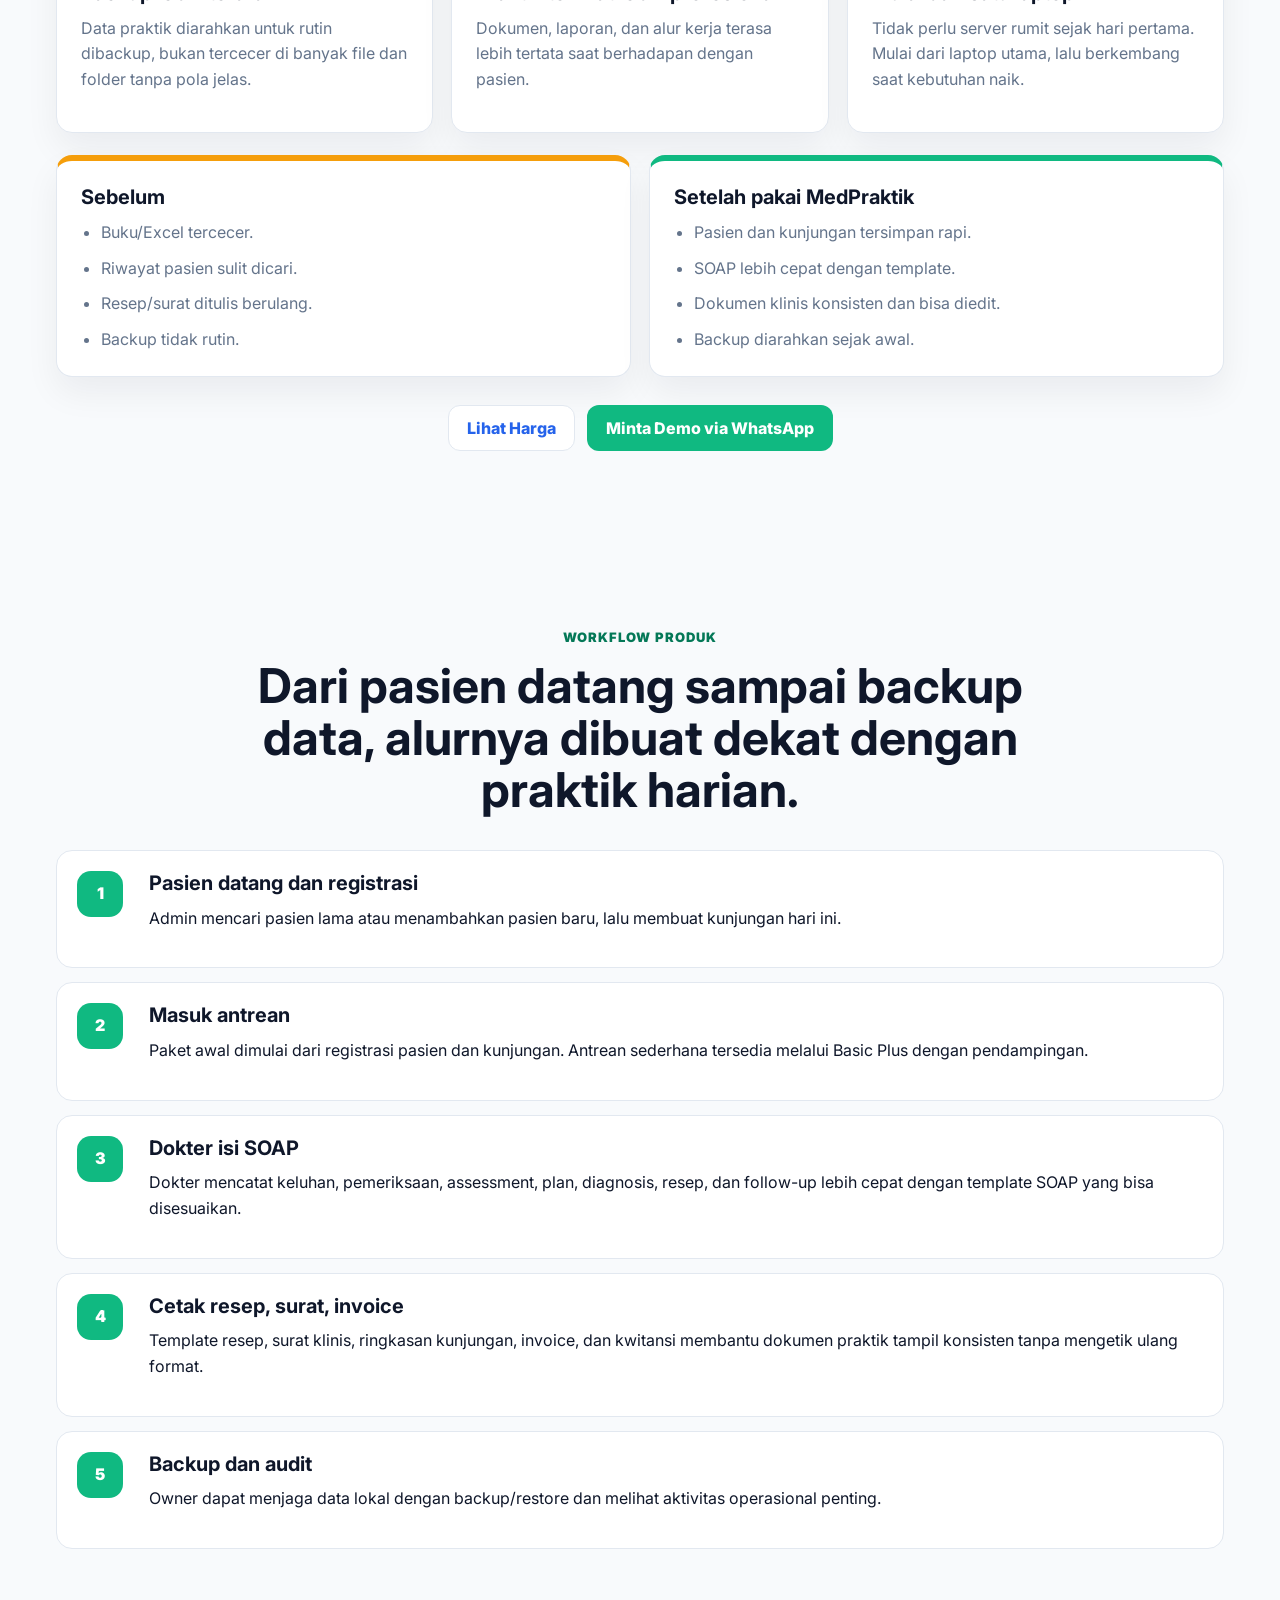
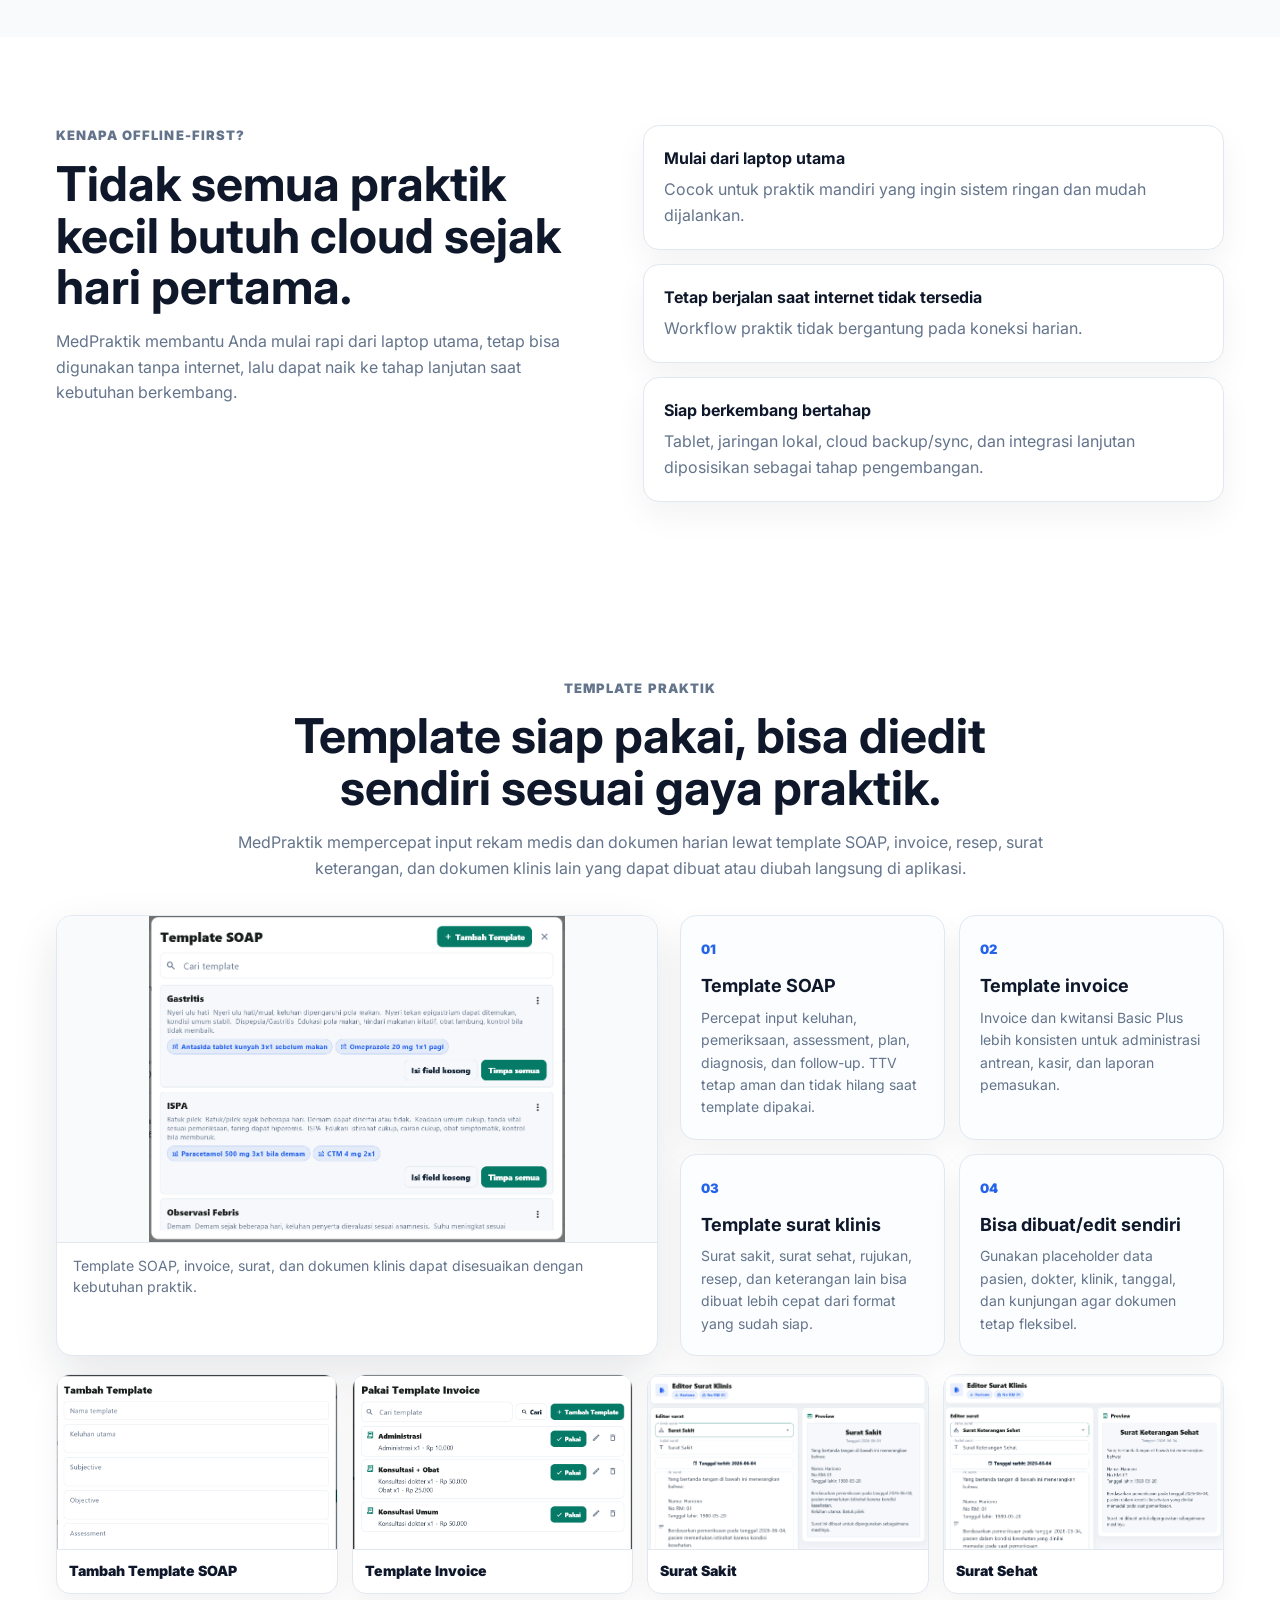
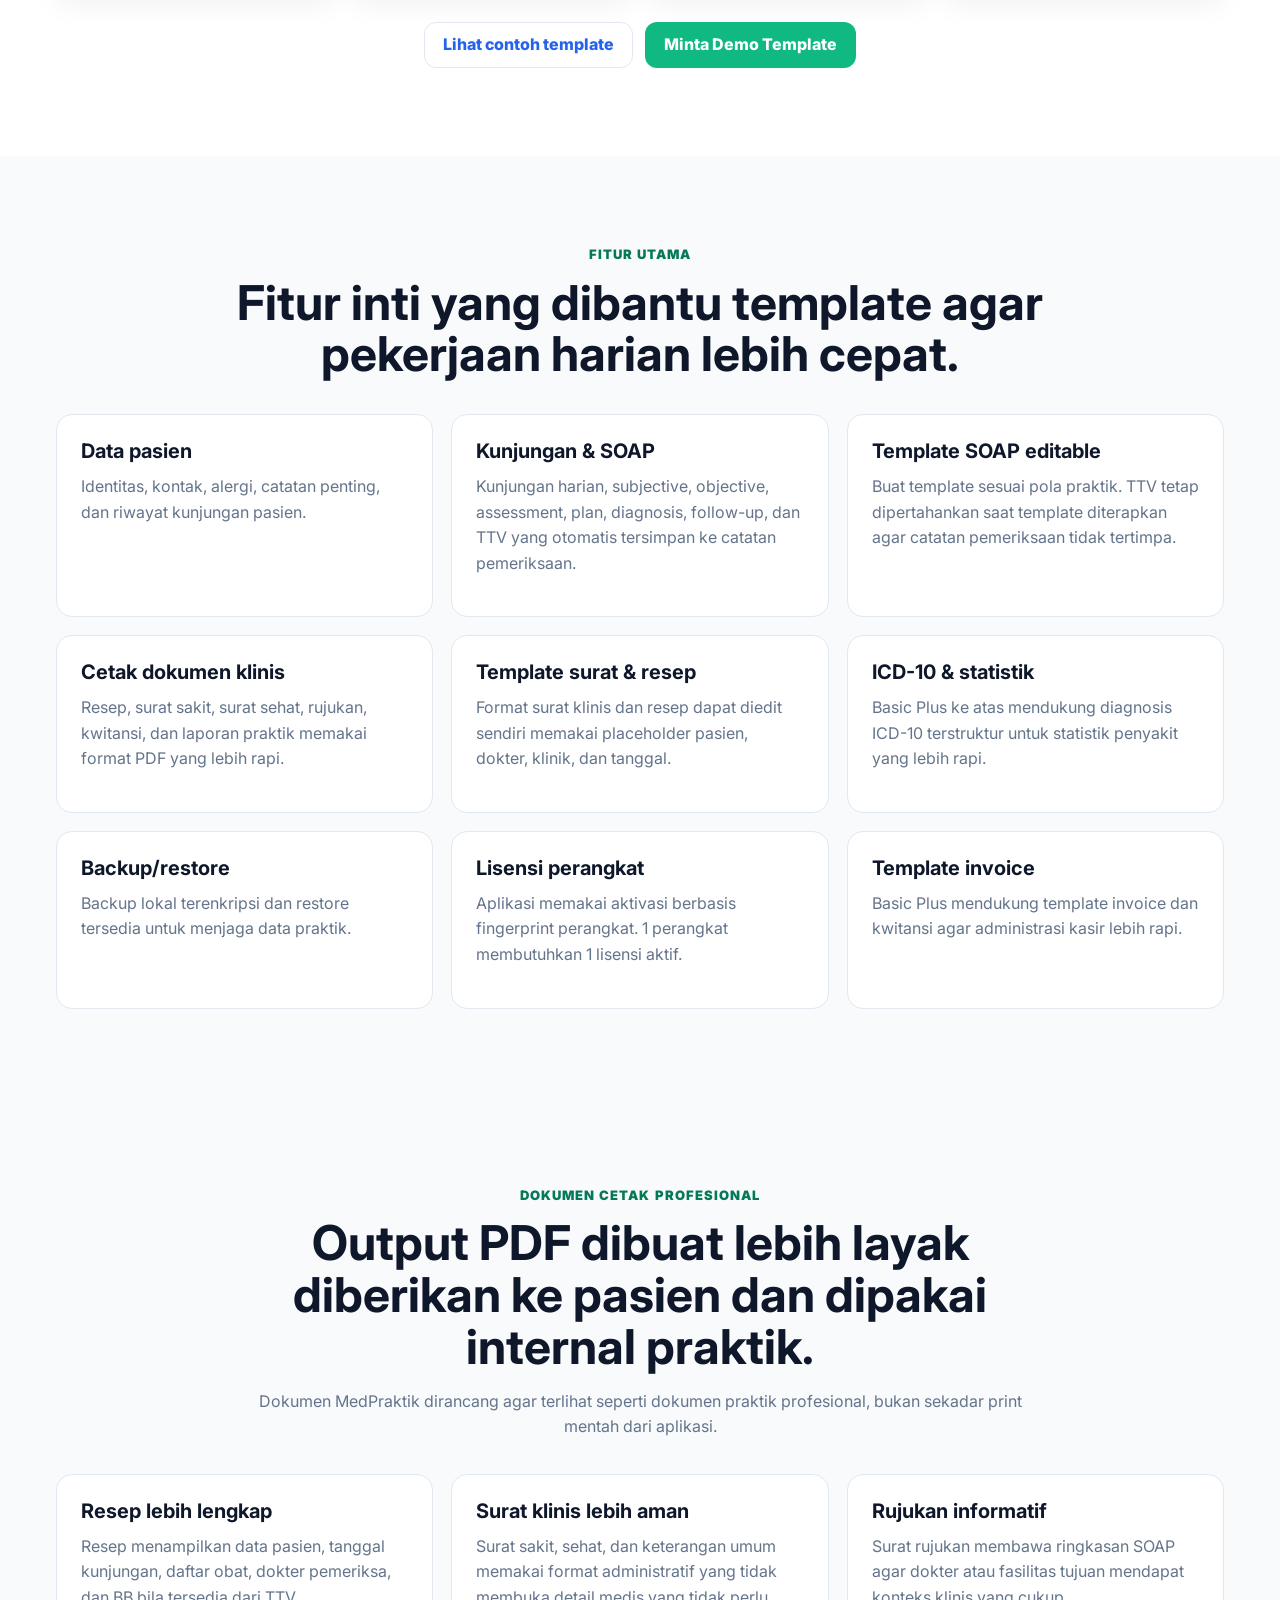
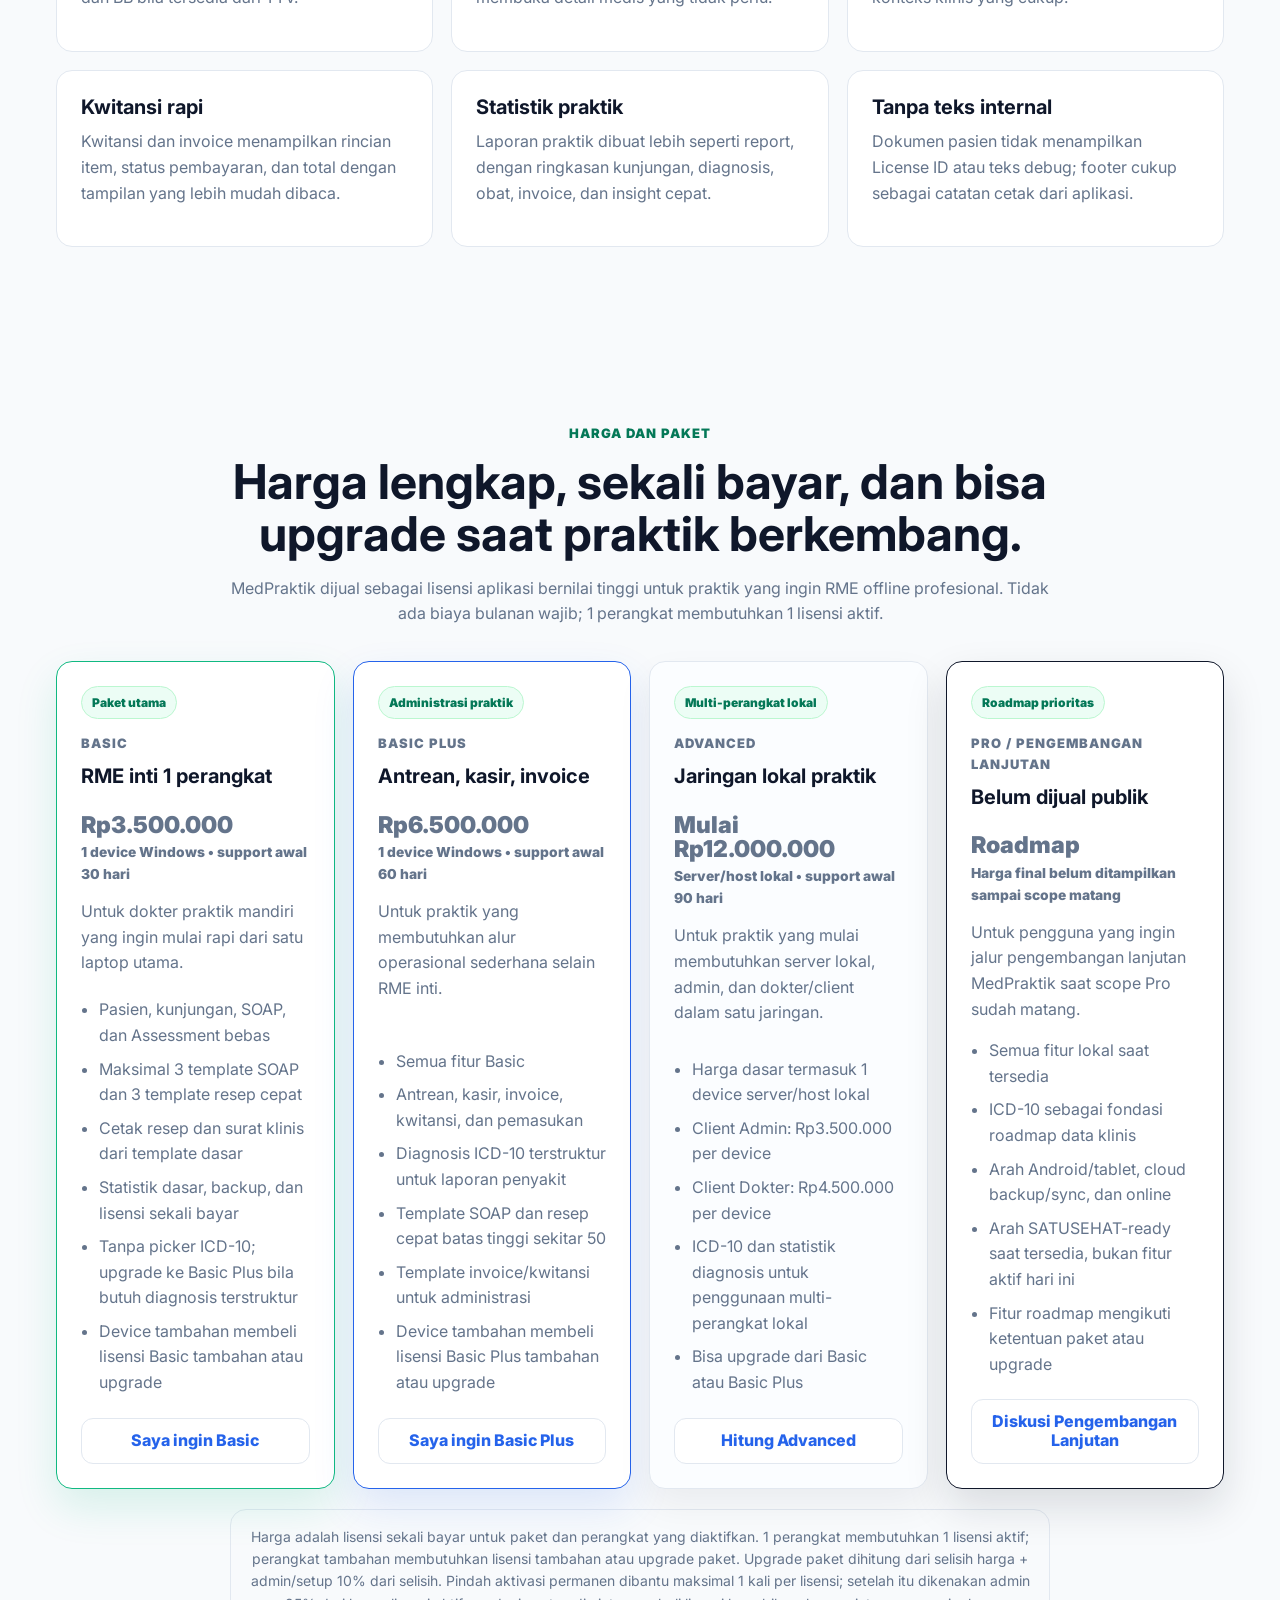
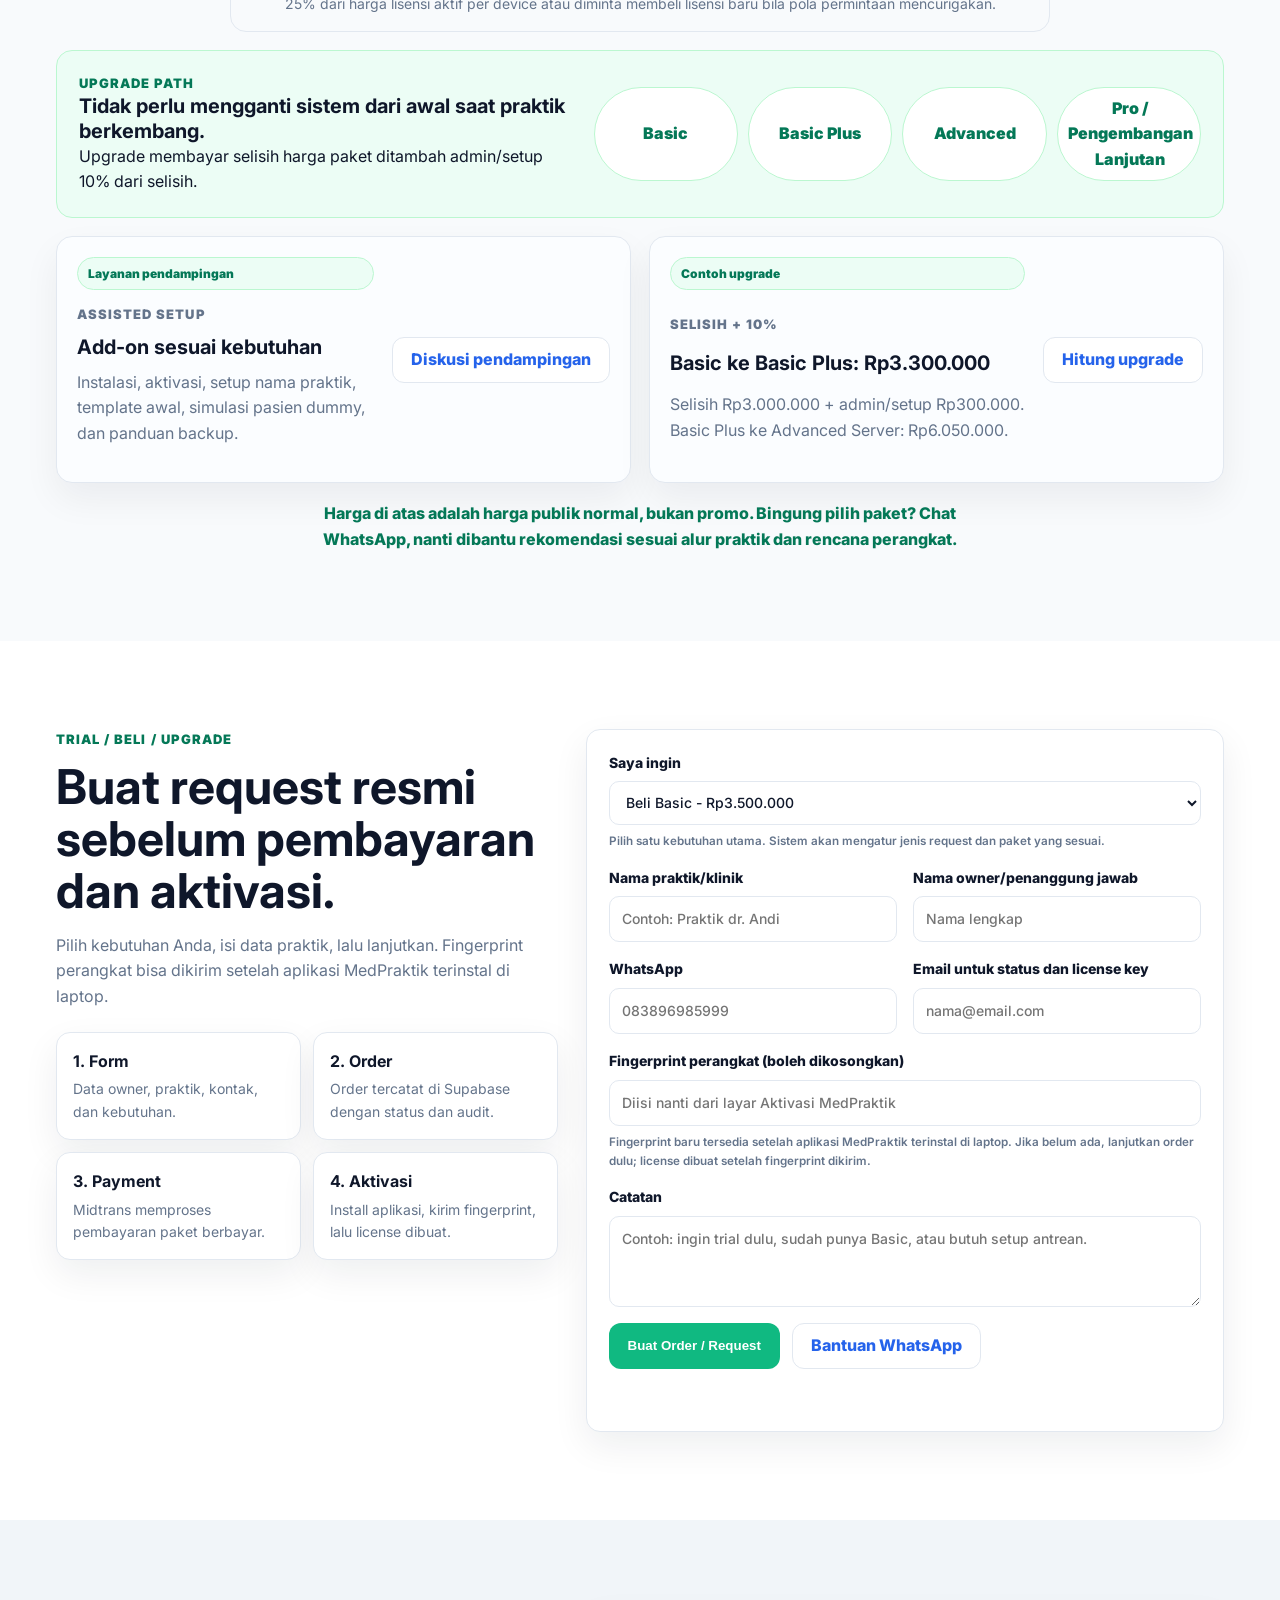
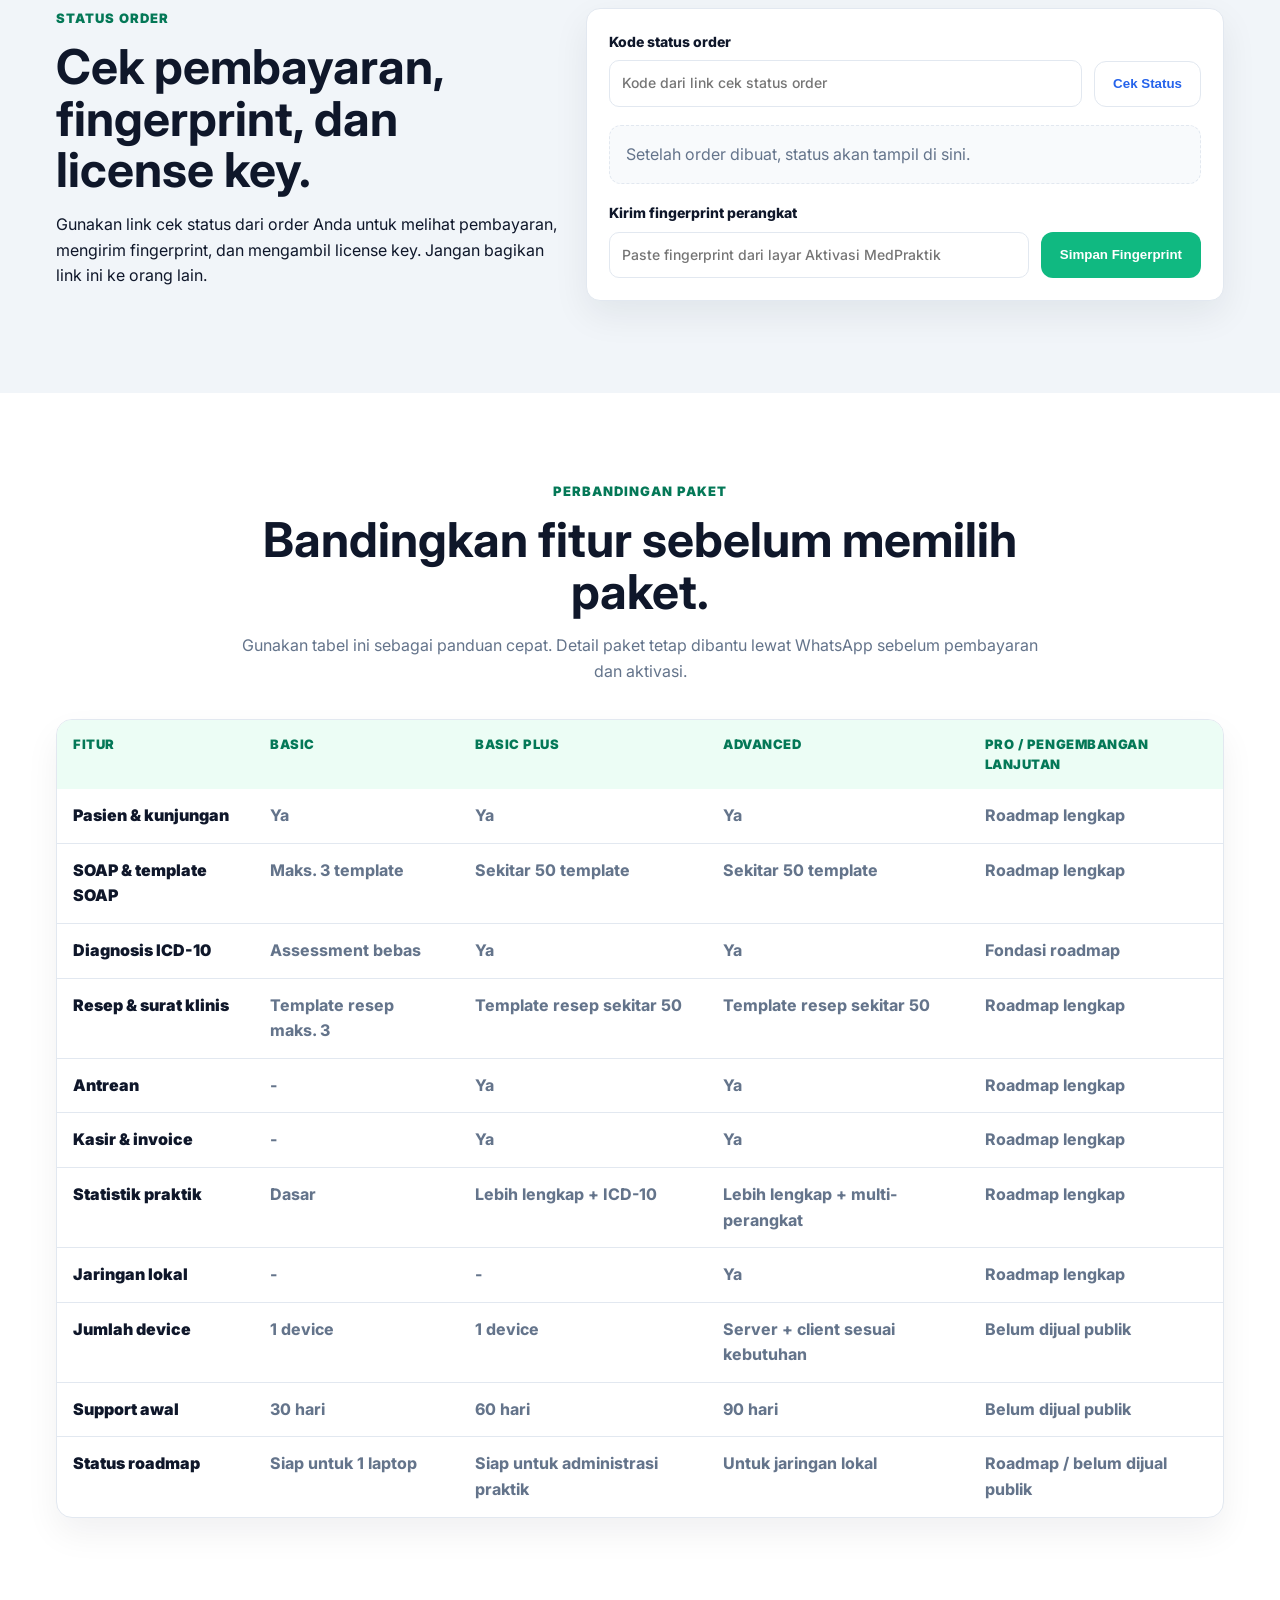
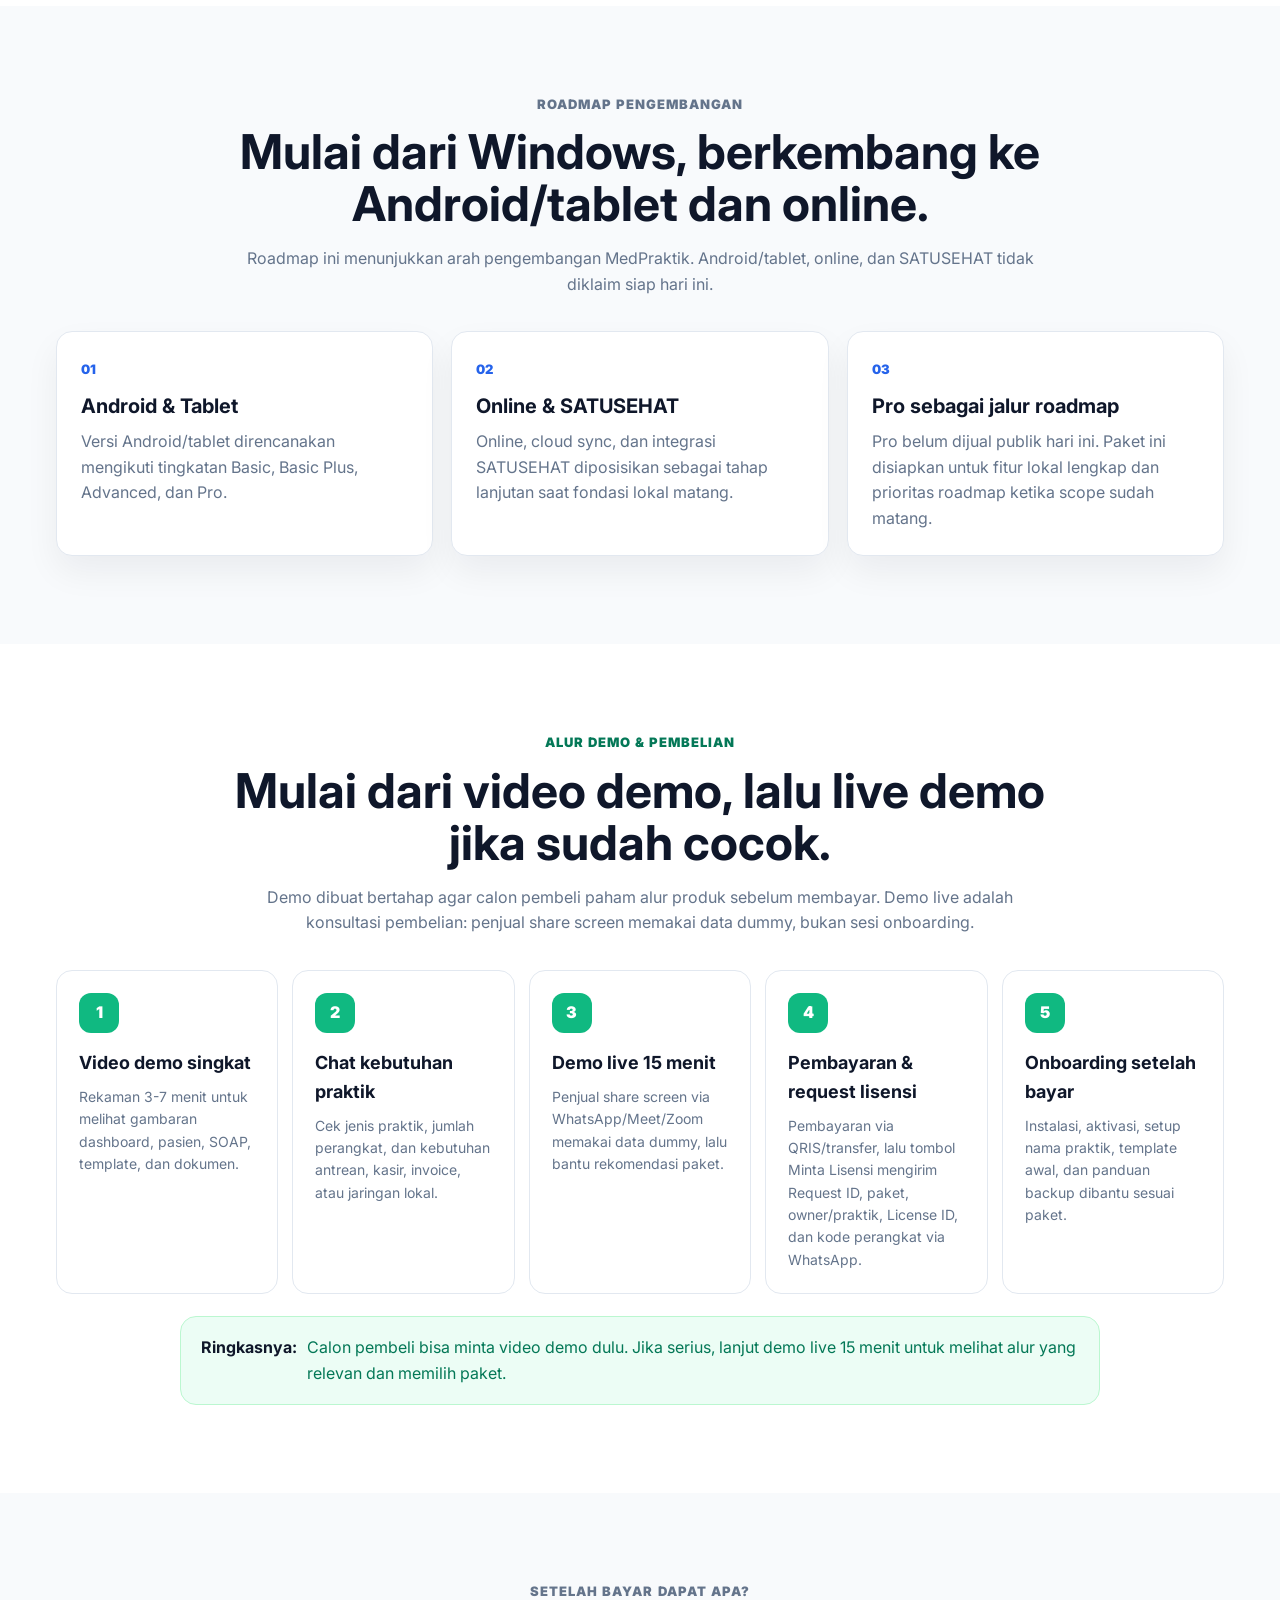
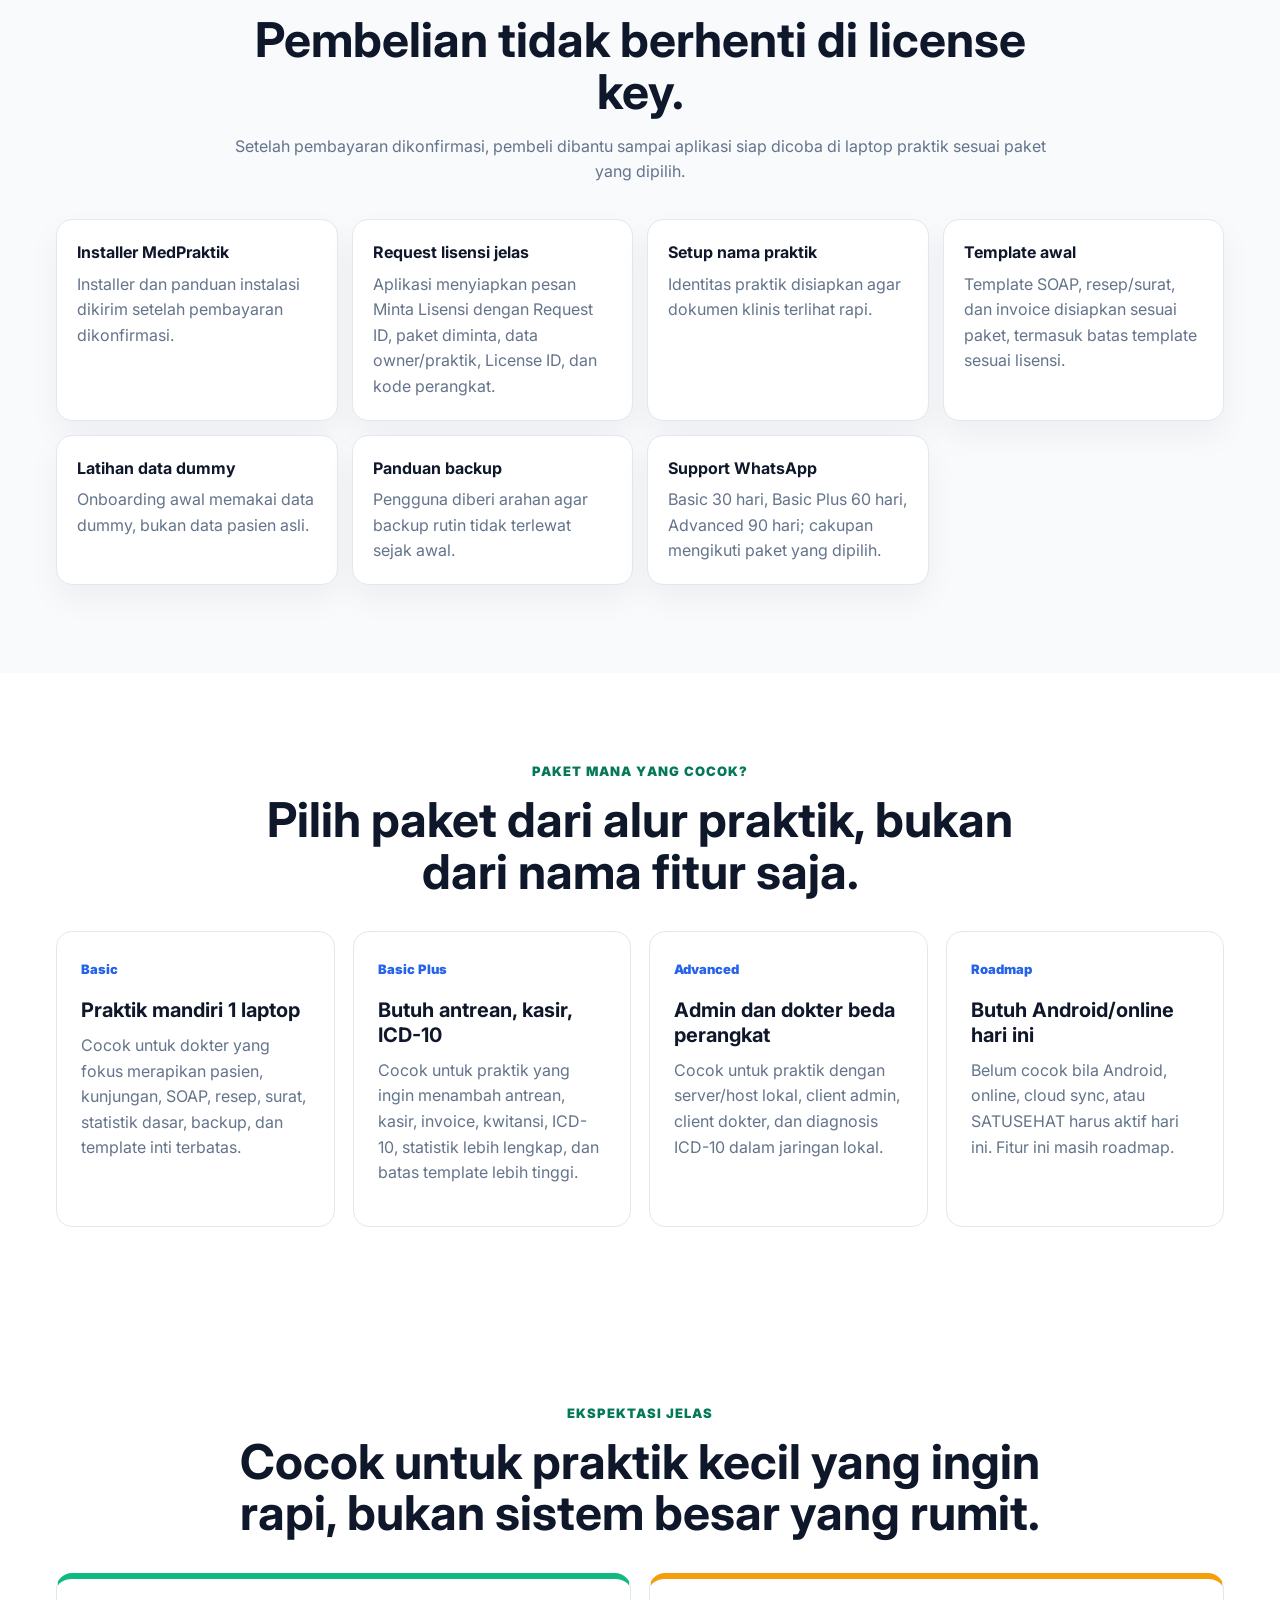
==== commit 47eb7289: "Simplify sales order intent flow" ====
--- a/index.html
+++ b/index.html
@@ -448,36 +448,30 @@
           <div class="section-heading">
             <p class="eyebrow">Trial / Beli / Upgrade</p>
             <h2>Buat request resmi sebelum pembayaran dan aktivasi.</h2>
-            <p>Isi data praktik dan kode perangkat jika sudah tersedia. Basic dan Basic Plus diarahkan ke pembayaran Midtrans. Trial, Advanced, dan Pro tetap masuk antrian review agar tidak salah aktivasi.</p>
+            <p>Pilih kebutuhan Anda, isi data praktik, lalu lanjutkan. Fingerprint perangkat bisa dikirim setelah aplikasi MedPraktik terinstal di laptop.</p>
             <div class="flow-cards" aria-label="Alur order MedPraktik">
-              <article><strong>1. Form</strong><span>Data owner, praktik, kontak, paket, dan fingerprint.</span></article>
+              <article><strong>1. Form</strong><span>Data owner, praktik, kontak, dan kebutuhan.</span></article>
               <article><strong>2. Order</strong><span>Order tercatat di Supabase dengan status dan audit.</span></article>
               <article><strong>3. Payment</strong><span>Midtrans memproses pembayaran paket berbayar.</span></article>
-              <article><strong>4. License</strong><span>License dibuat otomatis jika aman, atau masuk review admin.</span></article>
+              <article><strong>4. Aktivasi</strong><span>Install aplikasi, kirim fingerprint, lalu license dibuat.</span></article>
             </div>
           </div>
 
           <form class="sales-form" data-order-form>
-            <label>
-              Jenis request
-              <select name="requestType" required>
-                <option value="trial">Trial terbatas</option>
-                <option value="new_license" selected>Beli lisensi baru</option>
-                <option value="upgrade">Upgrade paket</option>
-                <option value="consultation">Konsultasi Advanced/Pro</option>
+            <label class="span-2">
+              Saya ingin
+              <select name="orderIntent" required>
+                <option value="trial">Mencoba Trial 14 hari</option>
+                <option value="basic" selected>Beli Basic - Rp3.500.000</option>
+                <option value="basic_plus">Beli Basic Plus - Rp6.500.000</option>
+                <option value="upgrade_basic_to_basic_plus">Upgrade Basic ke Basic Plus - Rp3.300.000</option>
+                <option value="advanced">Konsultasi Advanced / jaringan lokal</option>
+                <option value="pro">Diskusi Pro / pengembangan lanjutan</option>
               </select>
+              <small>Pilih satu kebutuhan utama. Sistem akan mengatur jenis request dan paket yang sesuai.</small>
             </label>
-            <label>
-              Paket
-              <select name="packageKey" required>
-                <option value="trial">Trial</option>
-                <option value="basic" selected>Basic - Rp3.500.000</option>
-                <option value="basic_plus">Basic Plus - Rp6.500.000</option>
-                <option value="upgrade_basic_to_basic_plus">Upgrade Basic ke Basic Plus - Rp3.300.000</option>
-                <option value="advanced">Advanced - diskusi dulu</option>
-                <option value="pro">Pro / Pengembangan Lanjutan - diskusi dulu</option>
-              </select>
-            </label>
+            <input name="requestType" type="hidden" value="new_license">
+            <input name="packageKey" type="hidden" value="basic">
             <label>
               Nama praktik/klinik
               <input name="practiceName" type="text" autocomplete="organization" required placeholder="Contoh: Praktik dr. Andi">
@@ -495,9 +489,9 @@
               <input name="email" type="email" autocomplete="email" required placeholder="nama@email.com">
             </label>
             <label class="span-2">
-              Fingerprint perangkat
-              <input name="deviceFingerprint" type="text" autocomplete="off" placeholder="Isi dari layar Aktivasi MedPraktik jika sudah ada">
-              <small>Boleh dikosongkan dulu. Jika kosong, order masuk status menunggu fingerprint sebelum license dibuat.</small>
+              Fingerprint perangkat (boleh dikosongkan)
+              <input name="deviceFingerprint" type="text" autocomplete="off" placeholder="Diisi nanti dari layar Aktivasi MedPraktik">
+              <small>Fingerprint baru tersedia setelah aplikasi MedPraktik terinstal di laptop. Jika belum ada, lanjutkan order dulu; license dibuat setelah fingerprint dikirim.</small>
             </label>
             <label class="span-2">
               Catatan
@@ -517,13 +511,13 @@
           <div>
             <p class="eyebrow">Status order</p>
             <h2>Cek pembayaran, fingerprint, dan license key.</h2>
-            <p>Link status memakai token acak dari order, bukan nomor order publik. Jangan bagikan link ini ke orang lain.</p>
+            <p>Gunakan link cek status dari order Anda untuk melihat pembayaran, mengirim fingerprint, dan mengambil license key. Jangan bagikan link ini ke orang lain.</p>
           </div>
           <div class="status-panel">
             <form class="status-checker" data-status-form>
               <label>
-                Token status order
-                <input name="accessToken" type="text" autocomplete="off" placeholder="Token dari link order">
+                Kode status order
+                <input name="accessToken" type="text" autocomplete="off" placeholder="Kode dari link cek status order">
               </label>
               <button class="button secondary" type="submit">Cek Status</button>
             </form>
@@ -533,7 +527,7 @@
             <form class="fingerprint-form" data-fingerprint-form hidden>
               <label>
                 Kirim fingerprint perangkat
-                <input name="deviceFingerprint" type="text" autocomplete="off" placeholder="Paste fingerprint dari aplikasi">
+                <input name="deviceFingerprint" type="text" autocomplete="off" placeholder="Paste fingerprint dari layar Aktivasi MedPraktik">
               </label>
               <button class="button primary" type="submit">Simpan Fingerprint</button>
             </form>
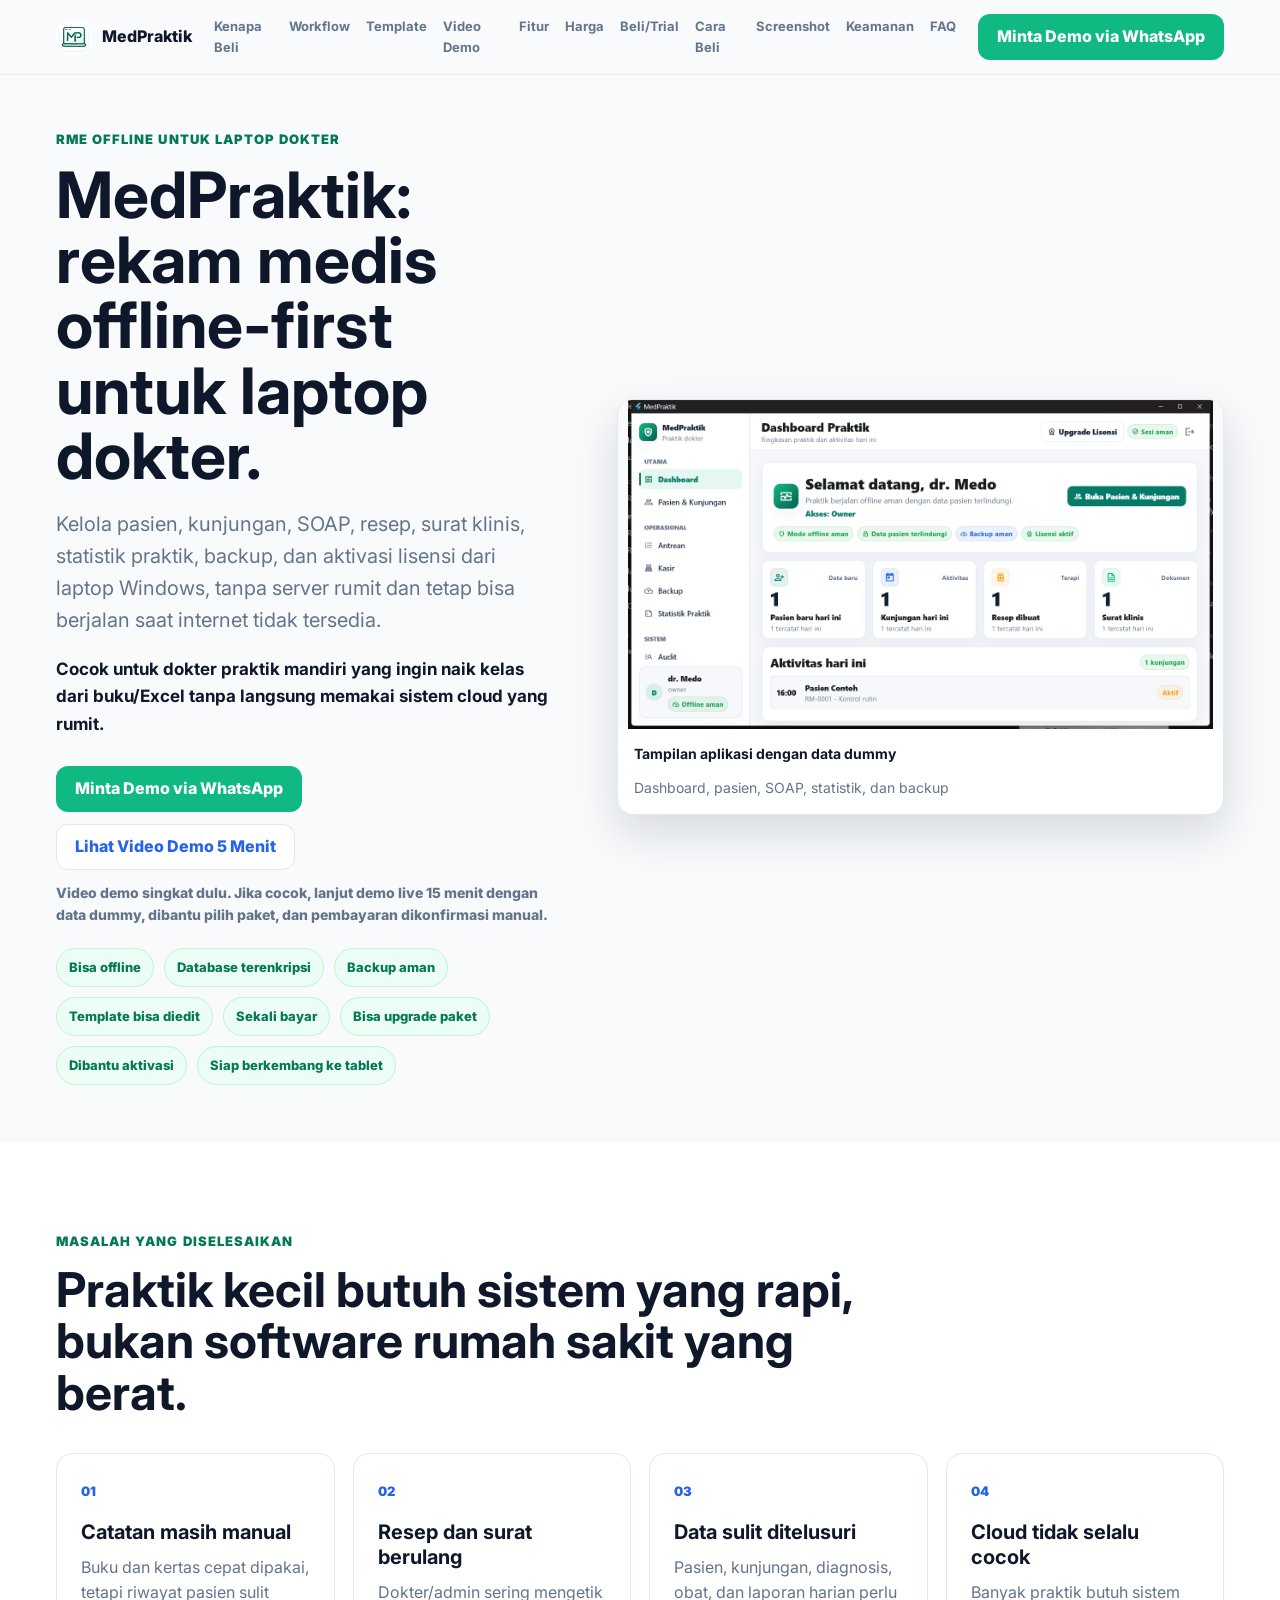
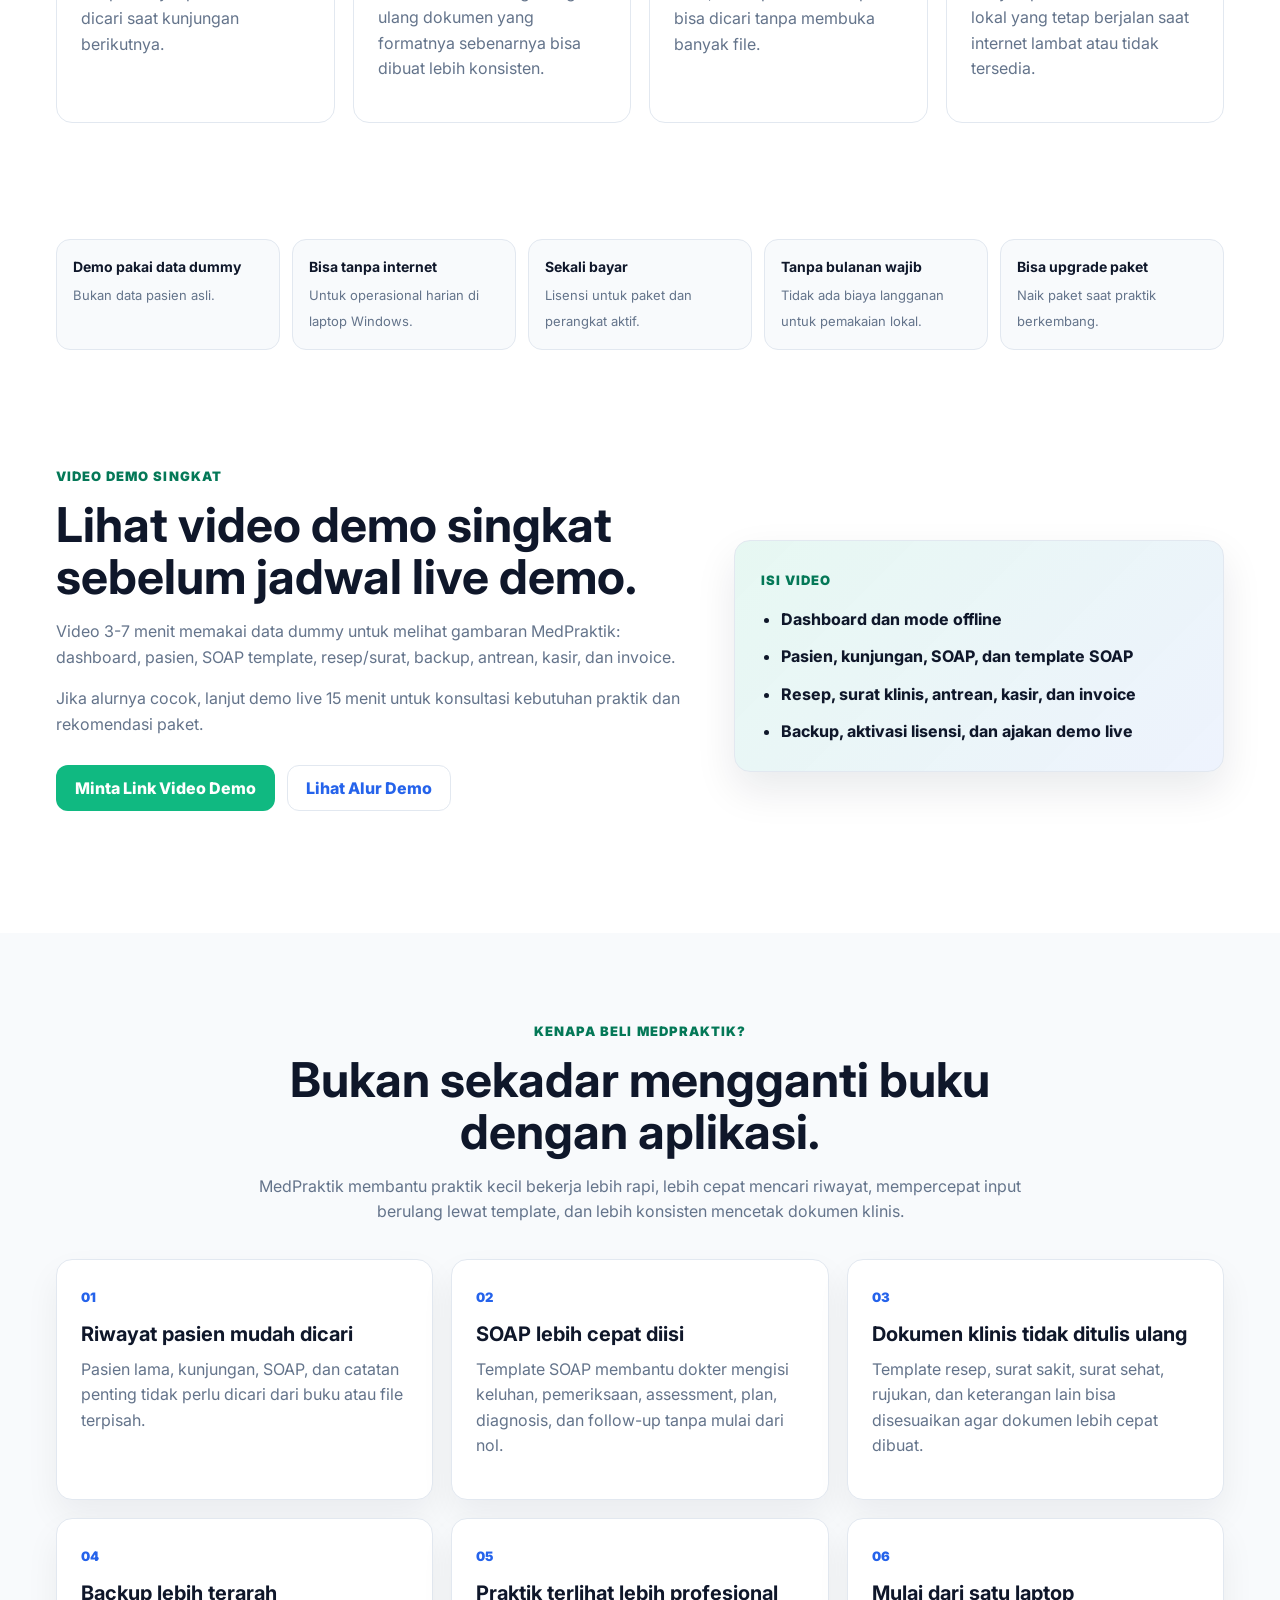
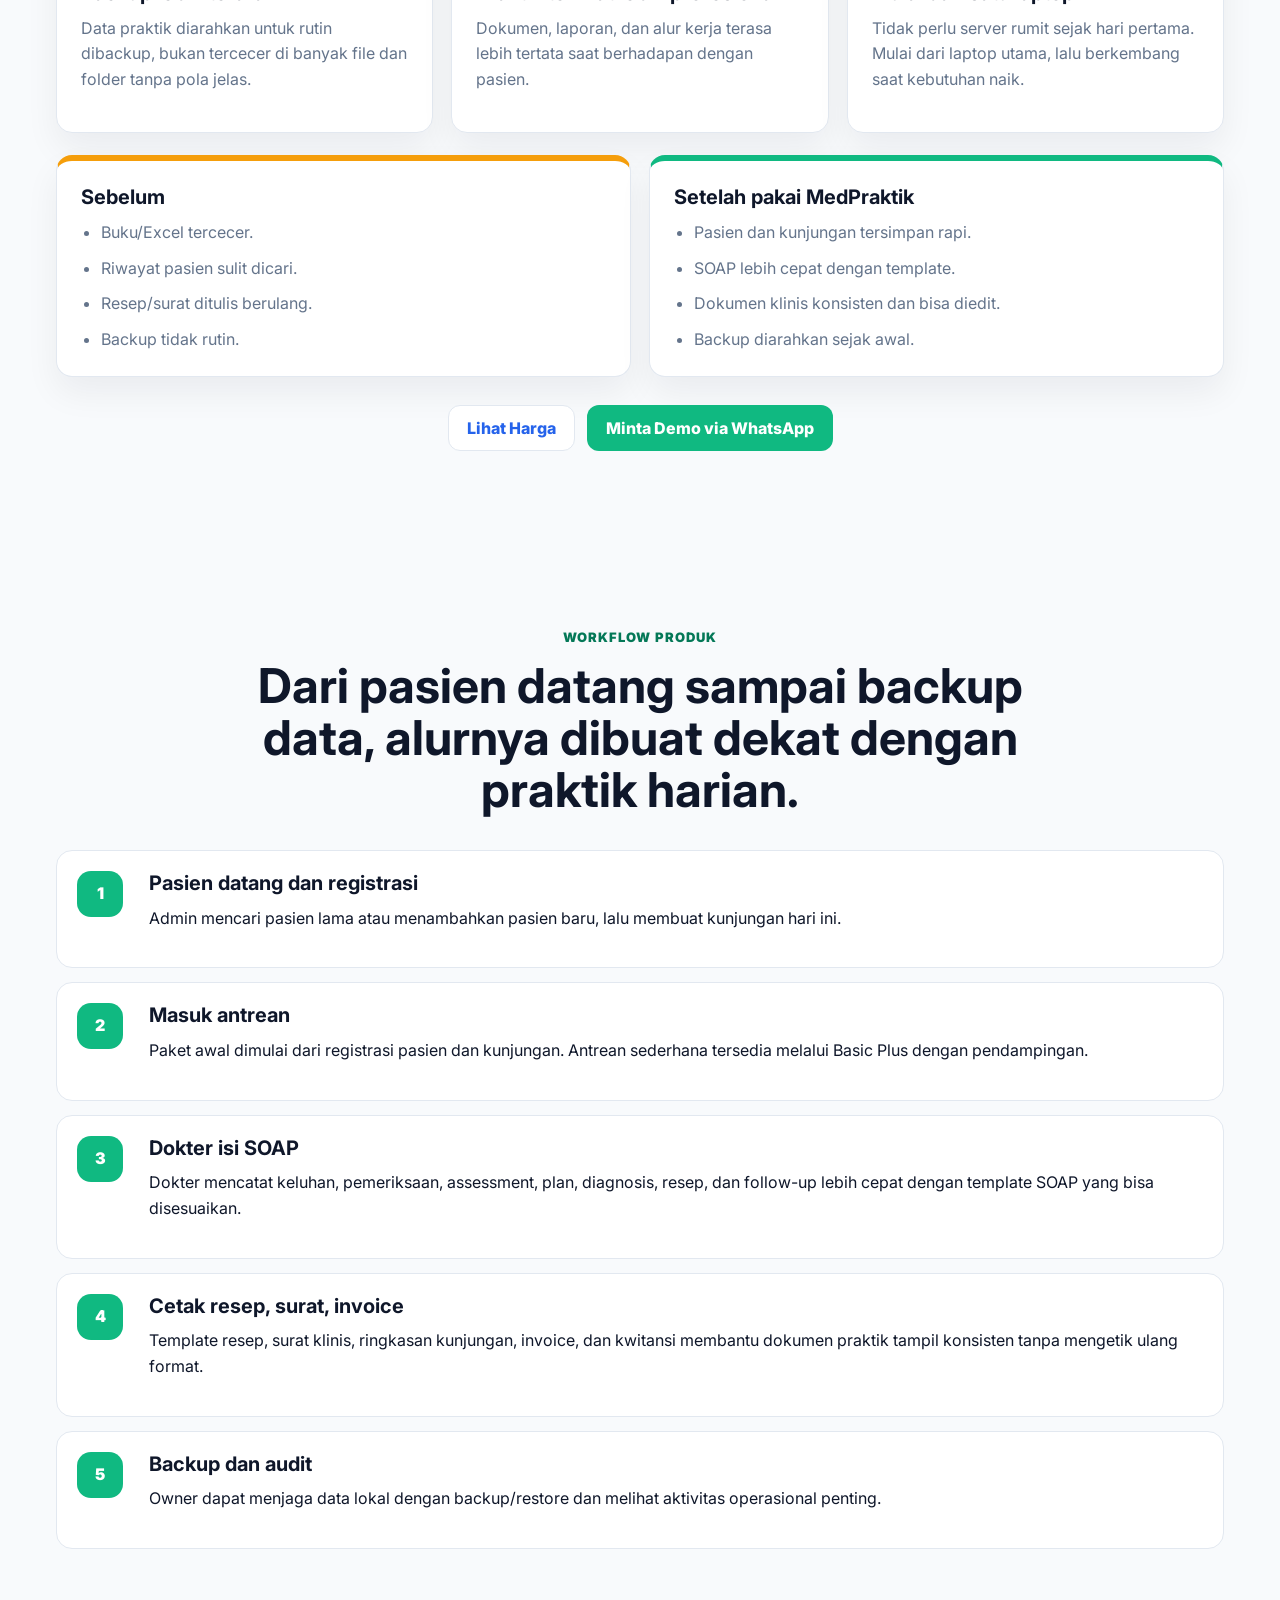
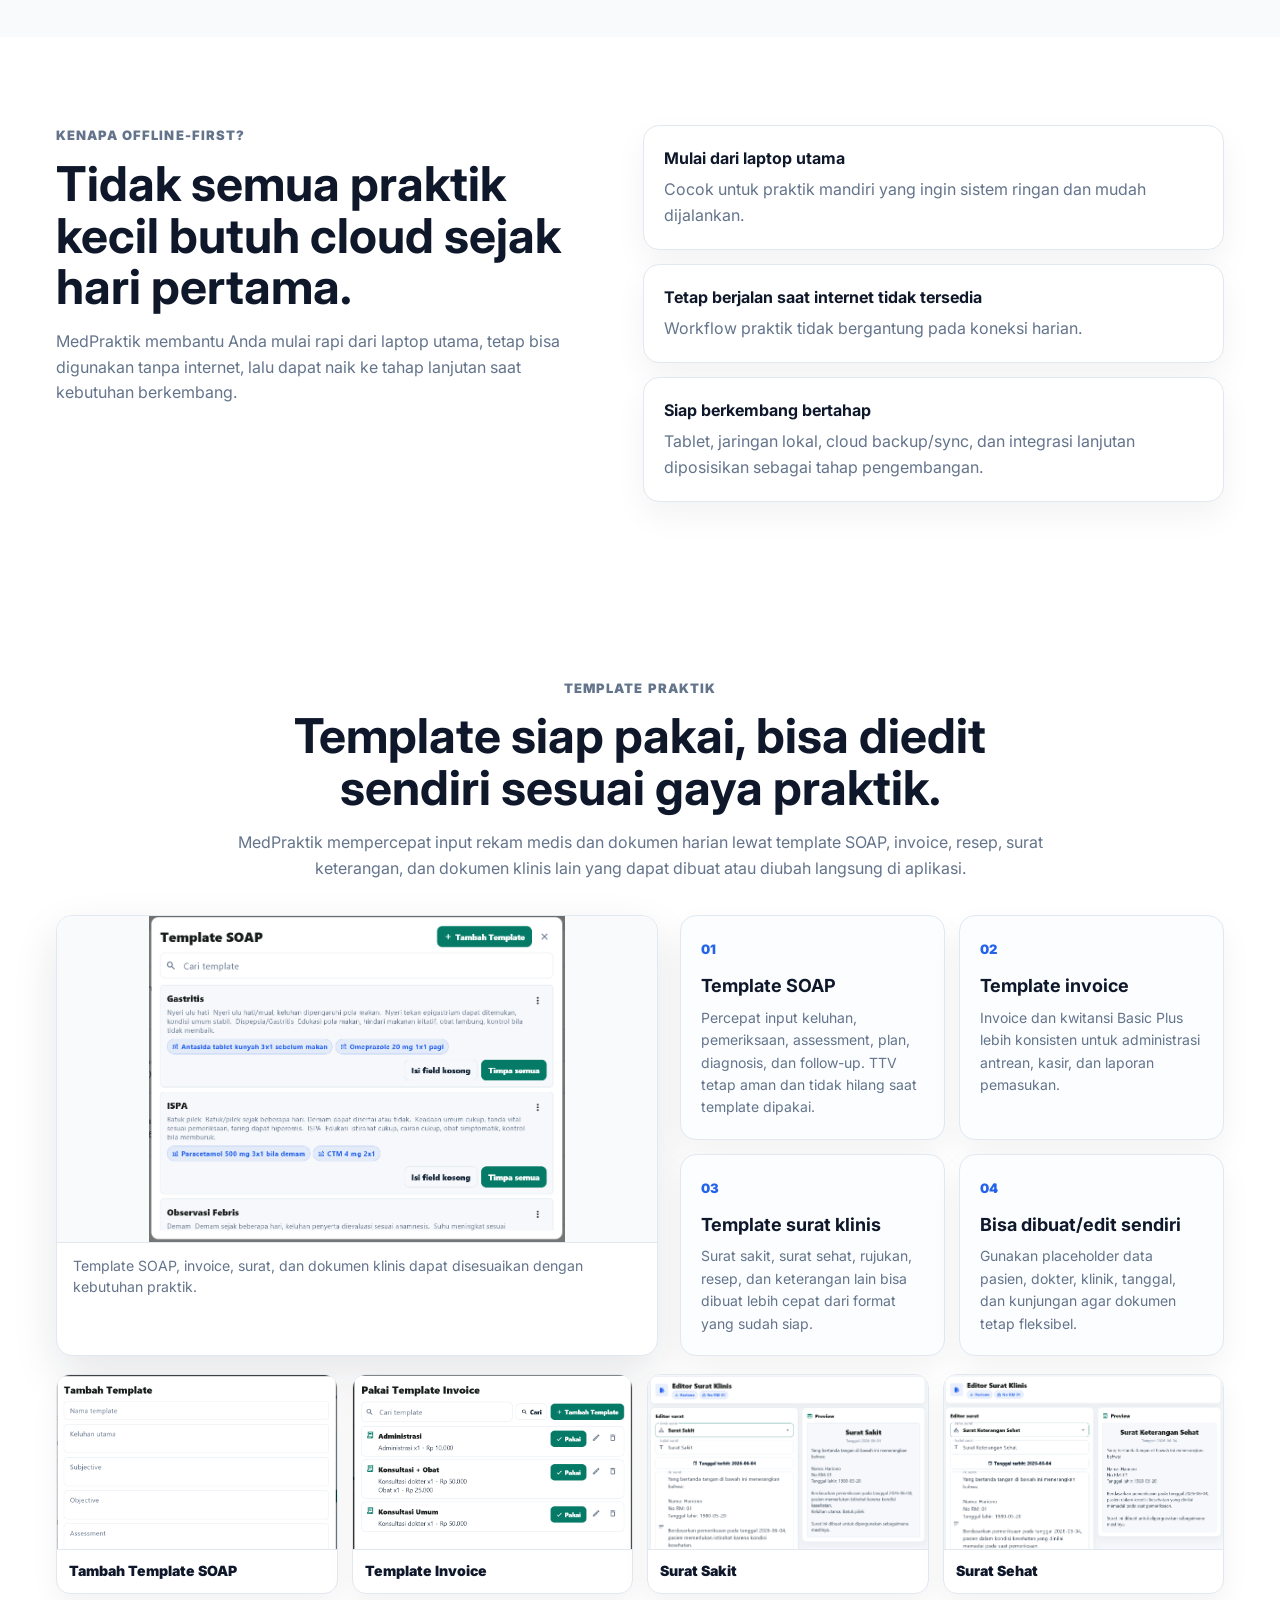
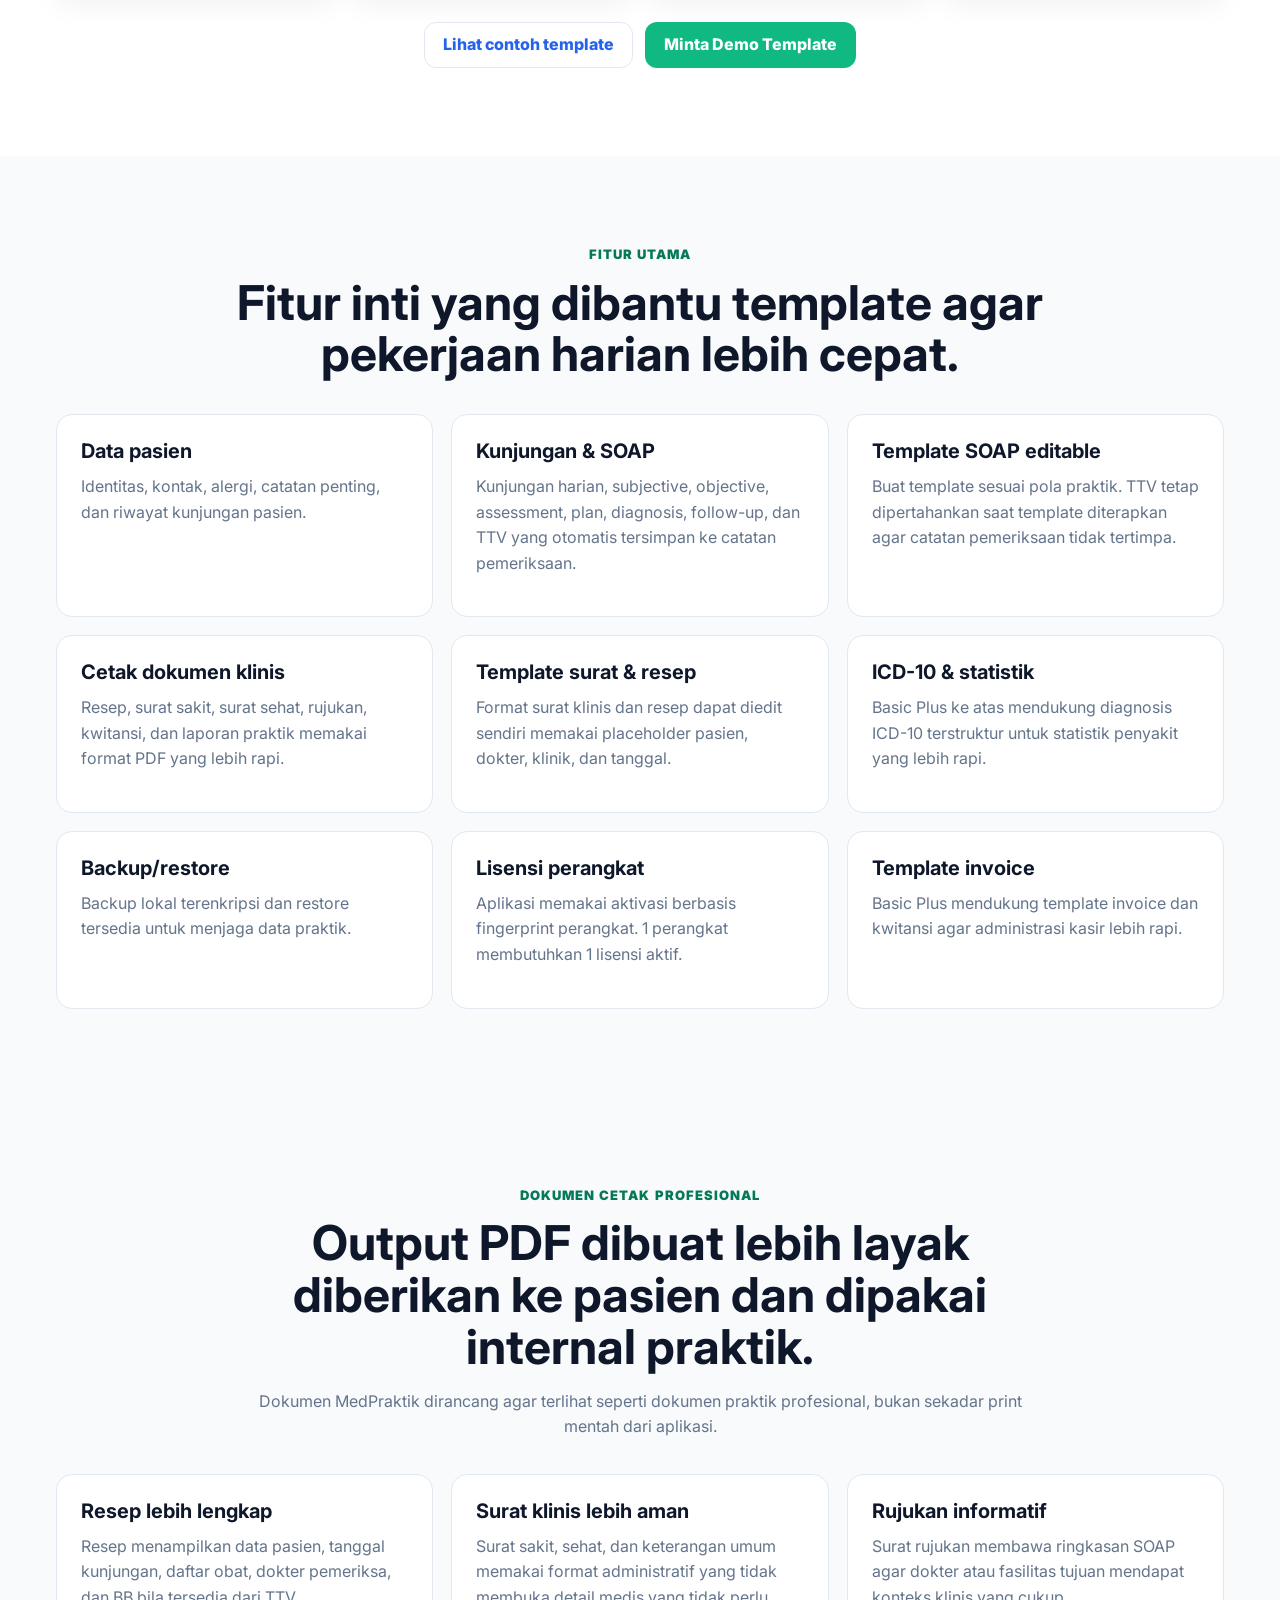
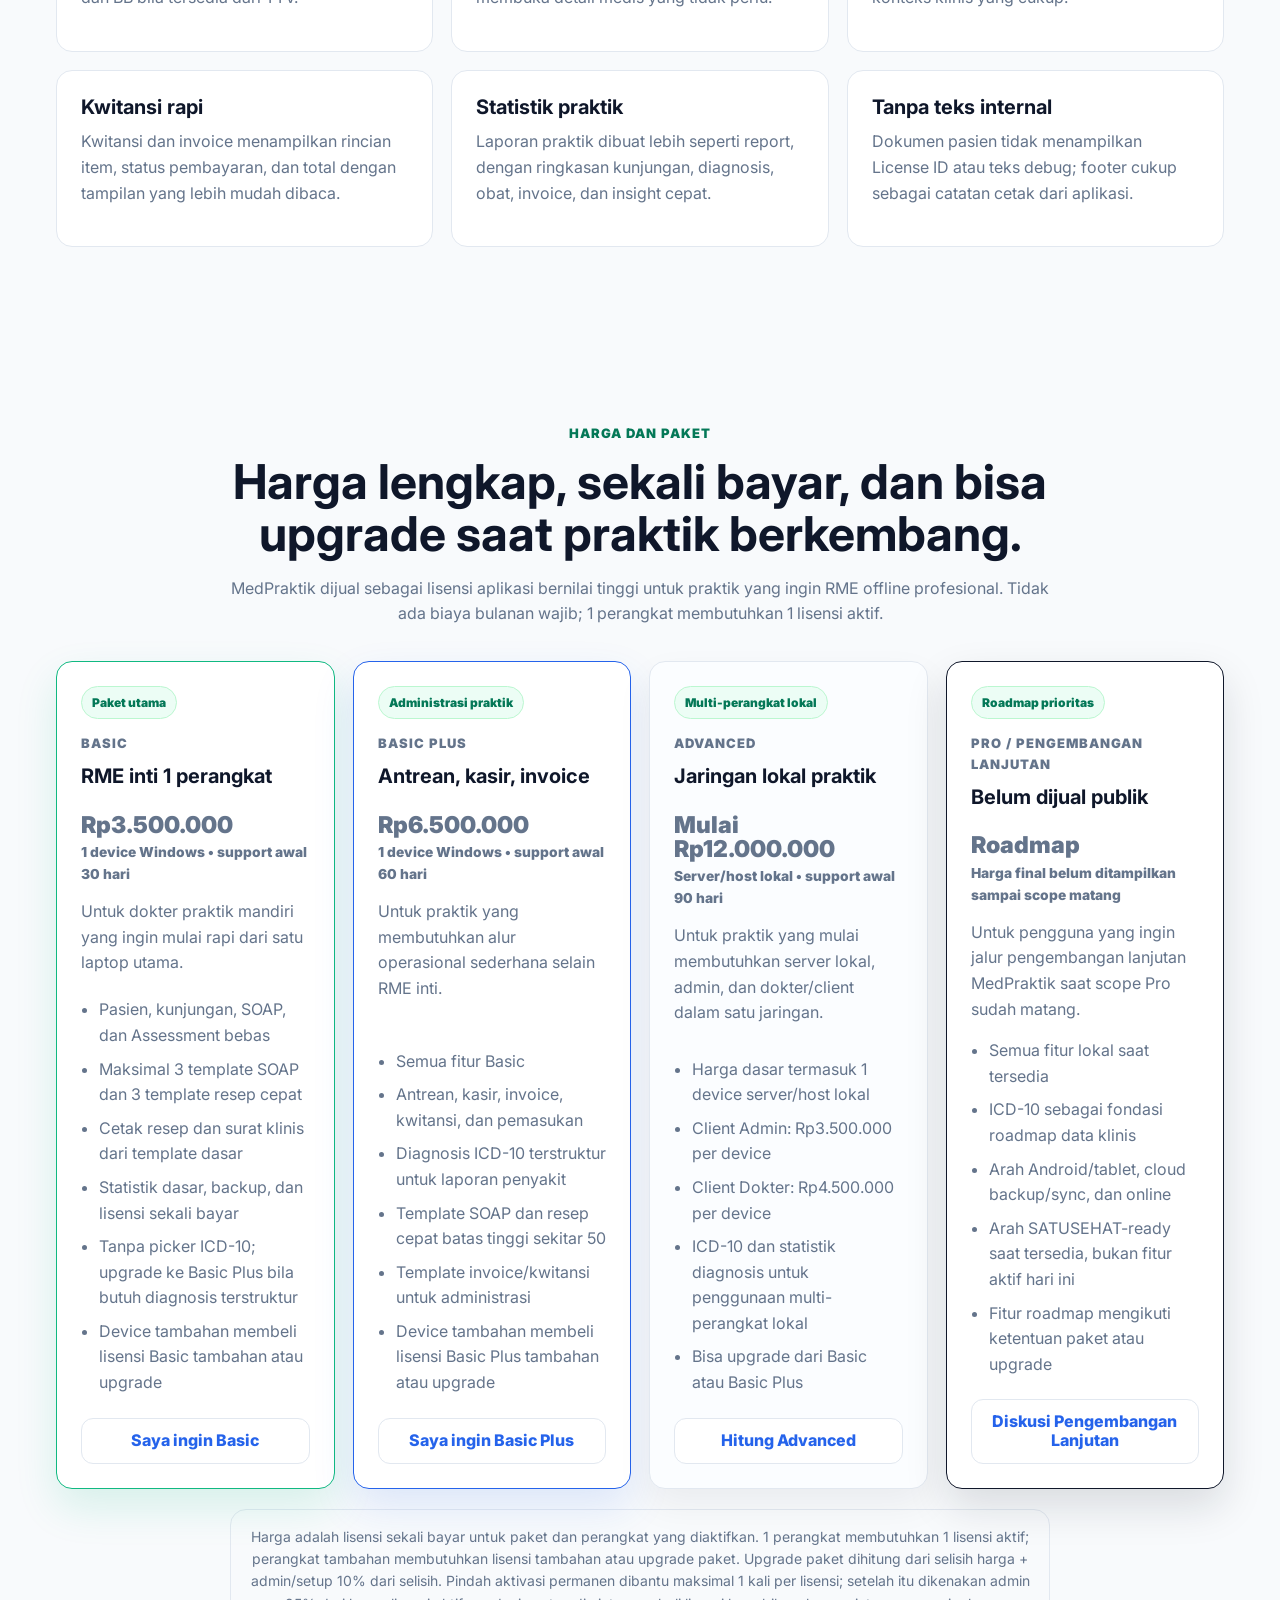
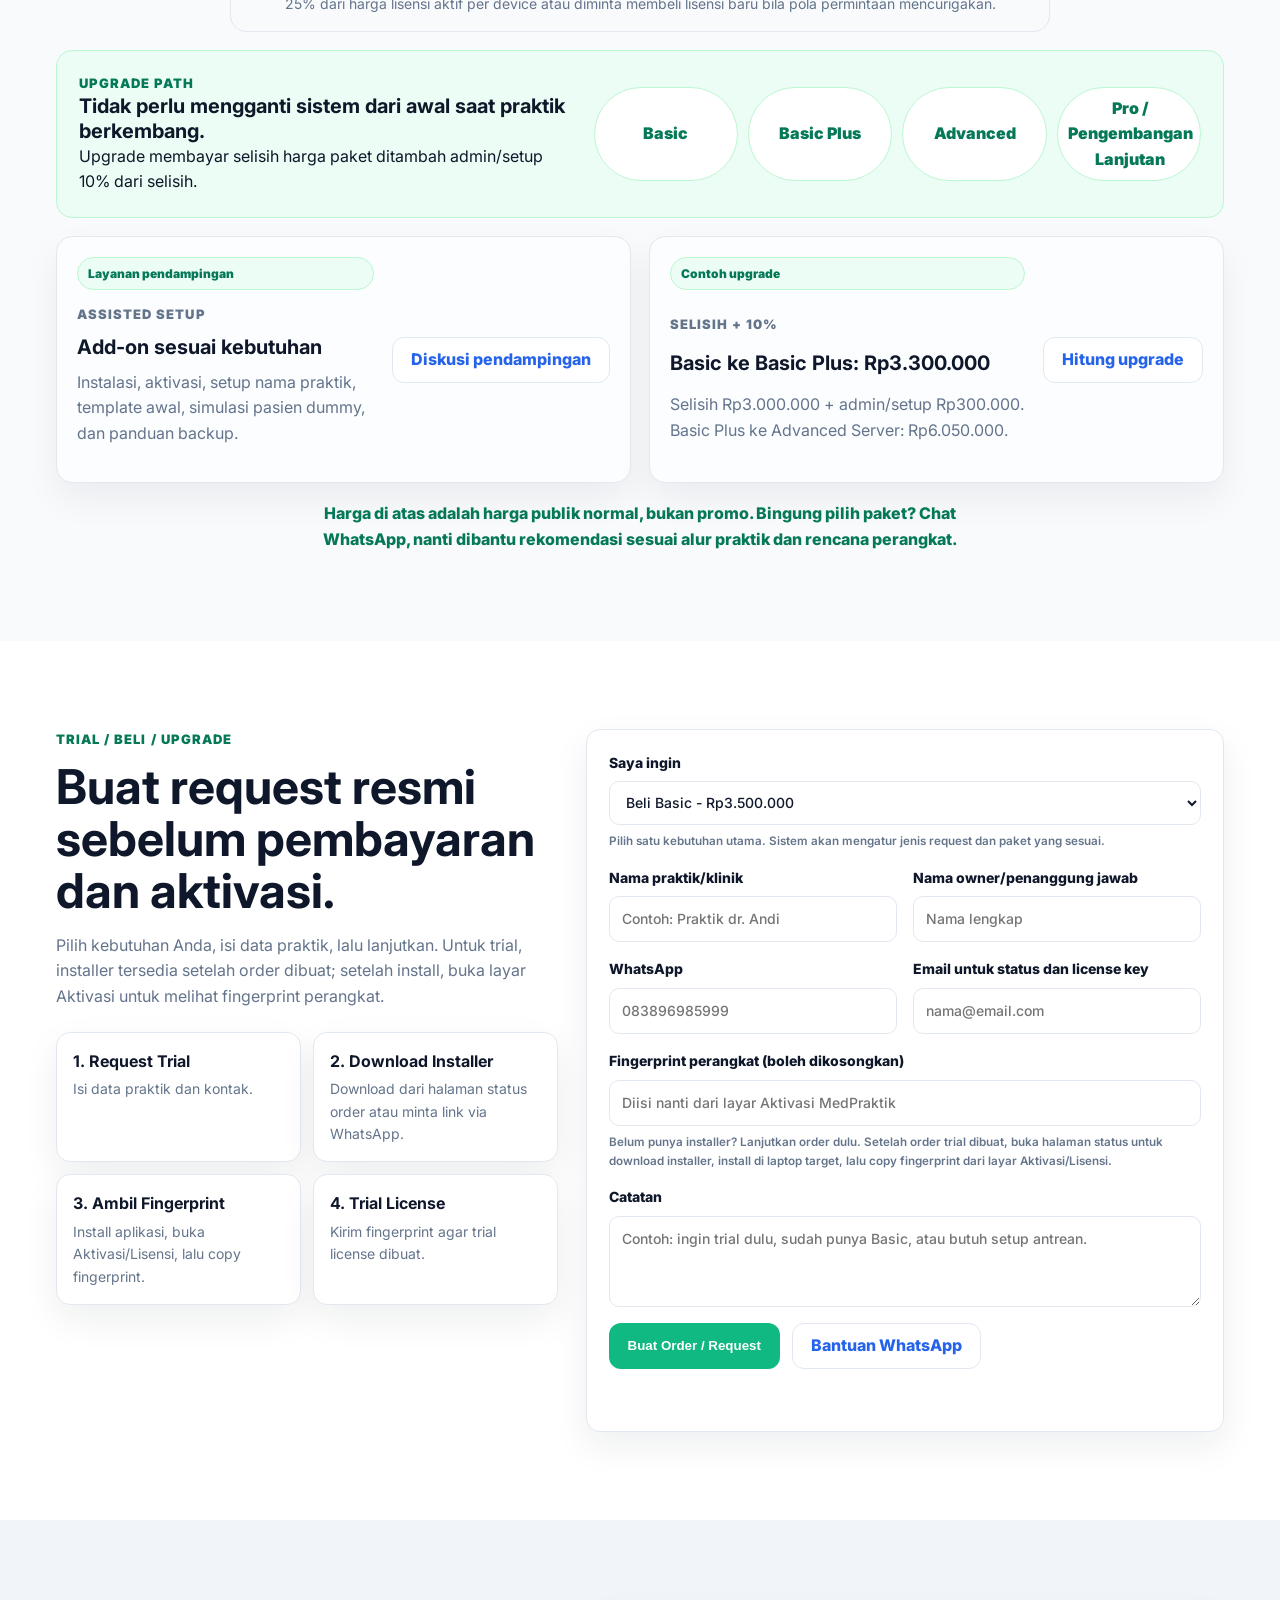
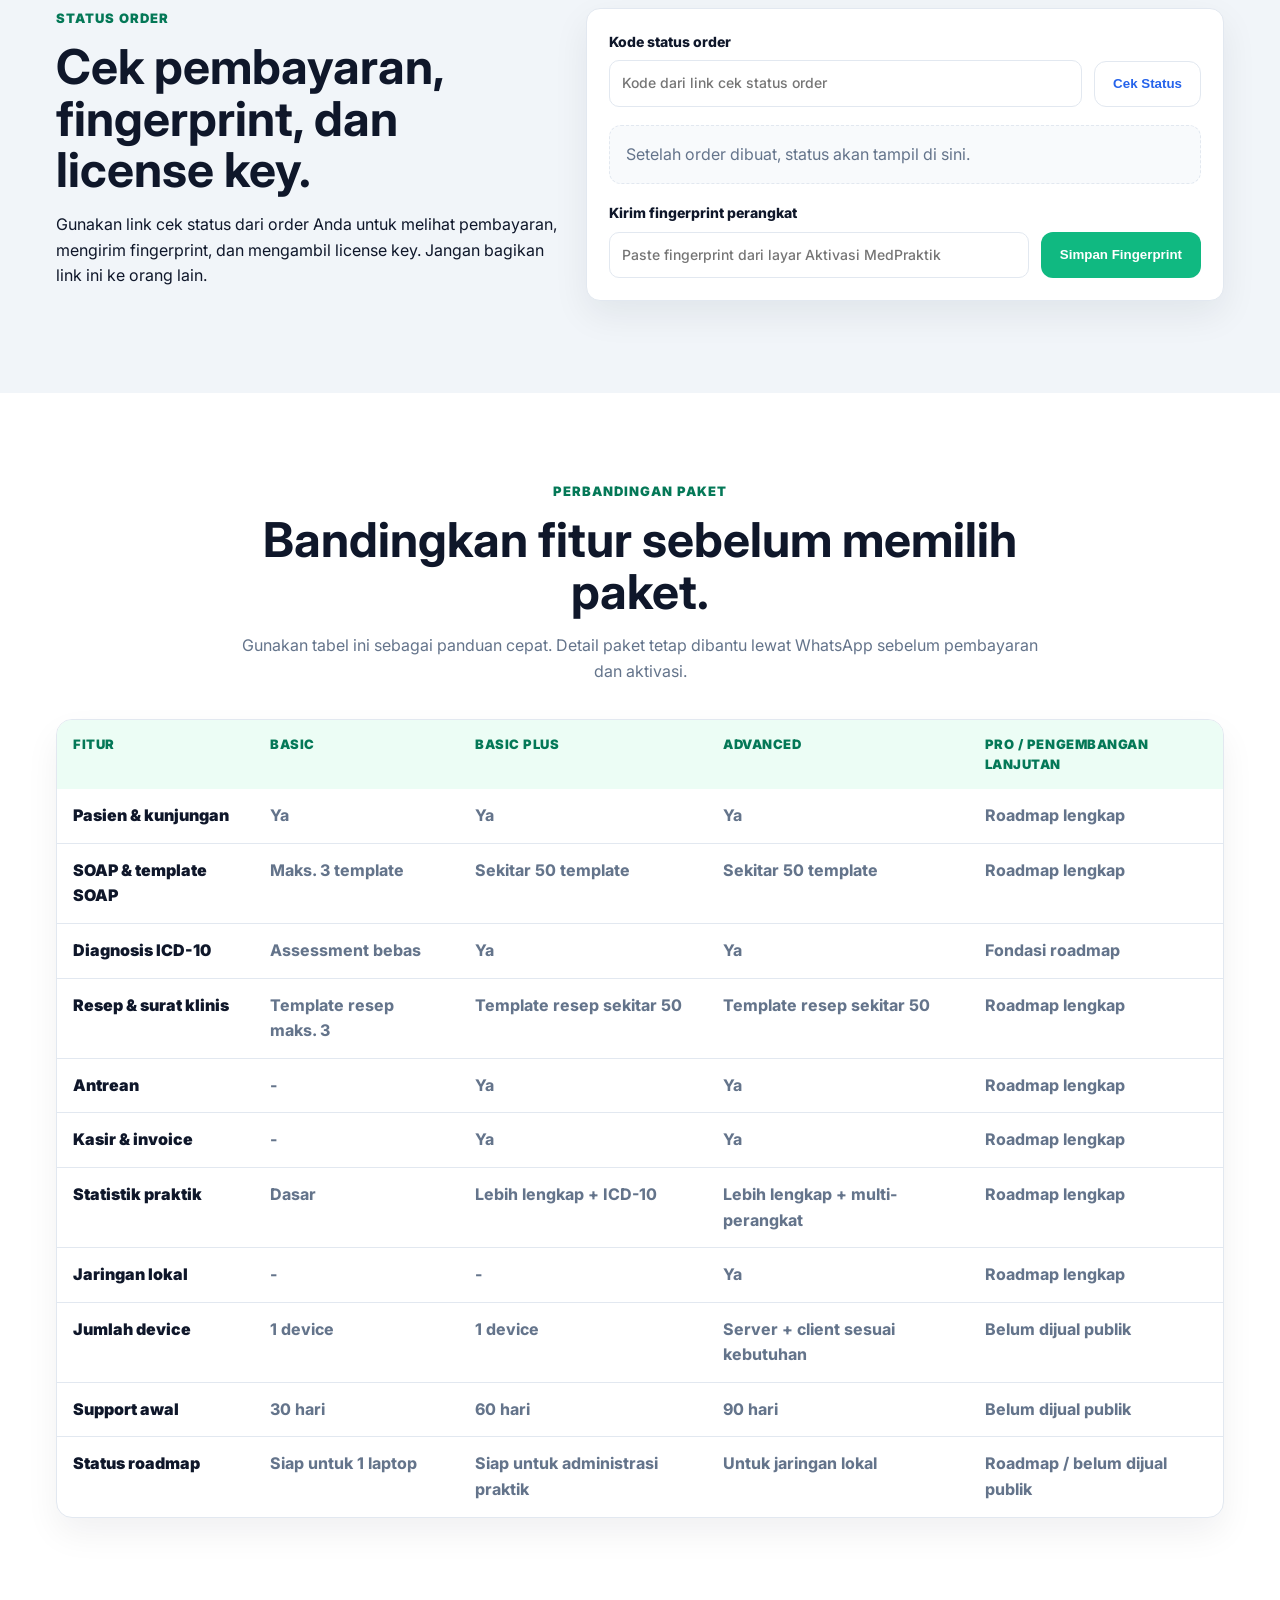
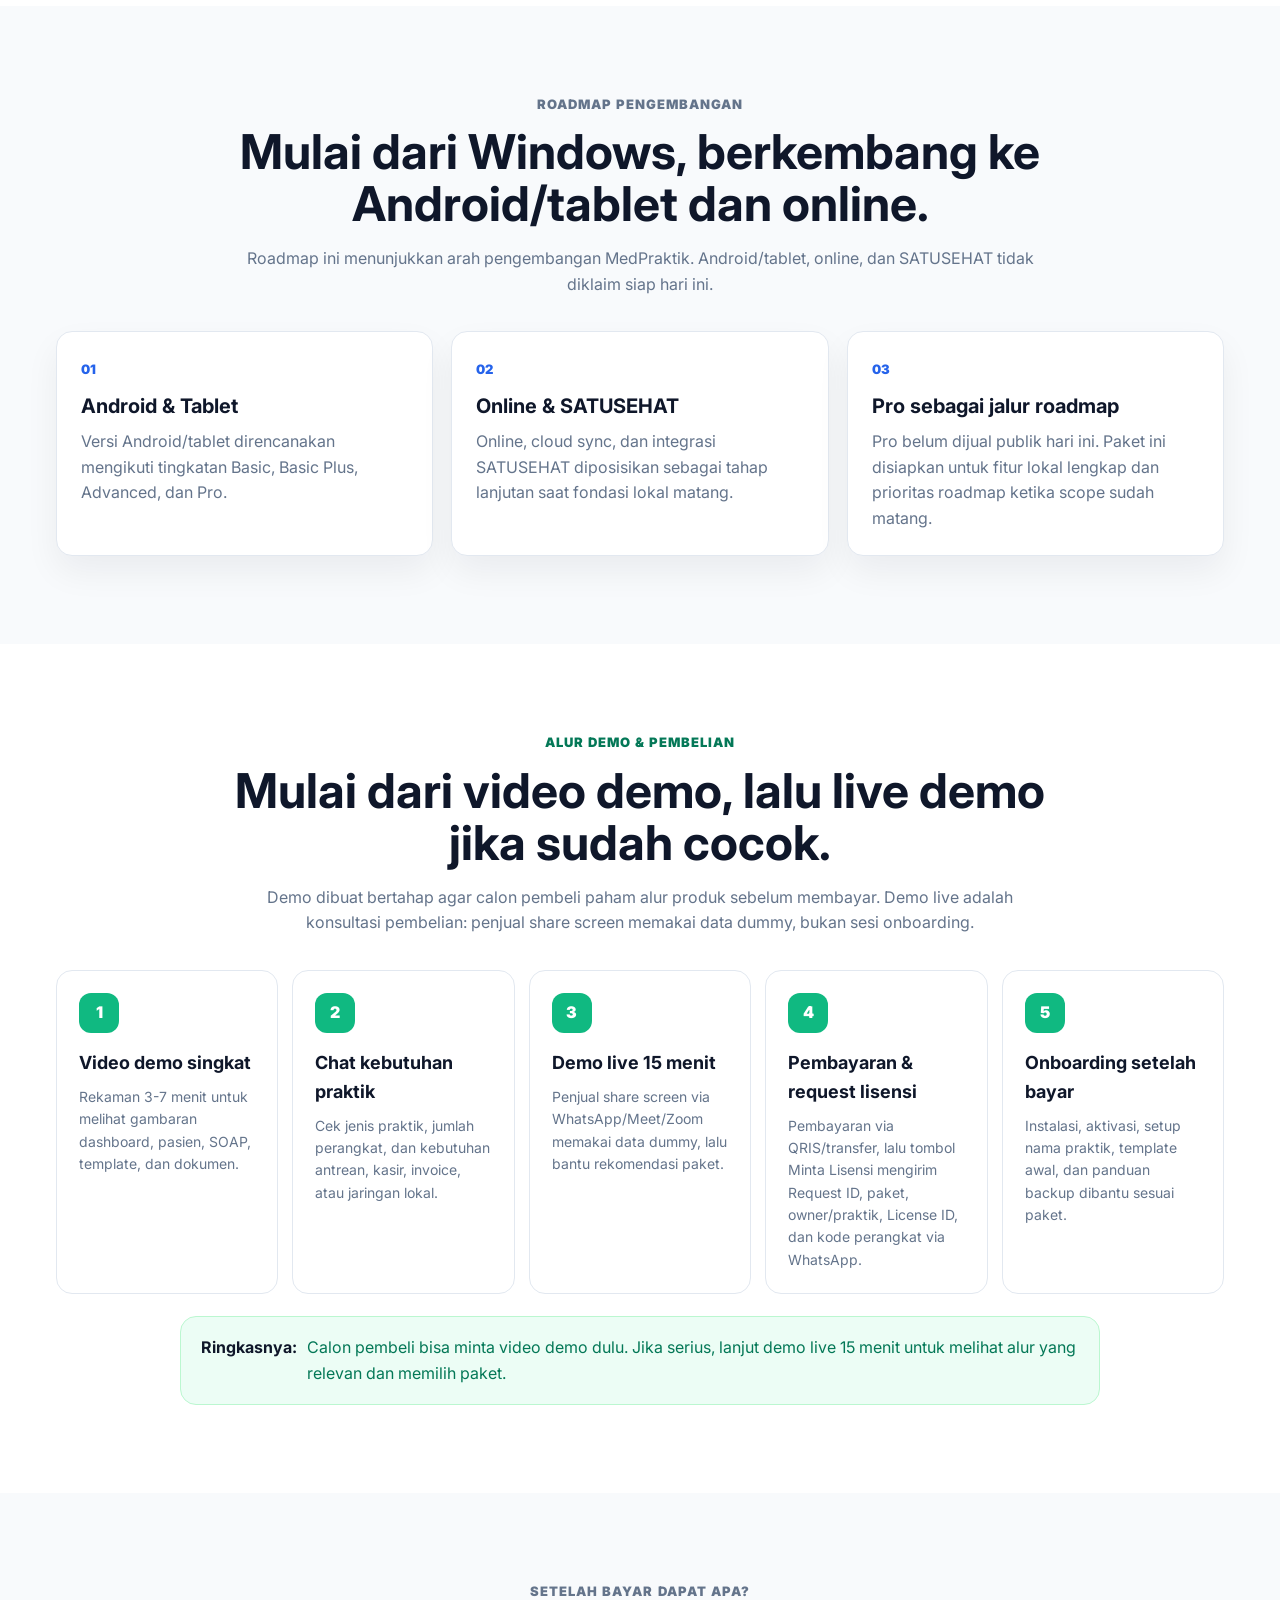
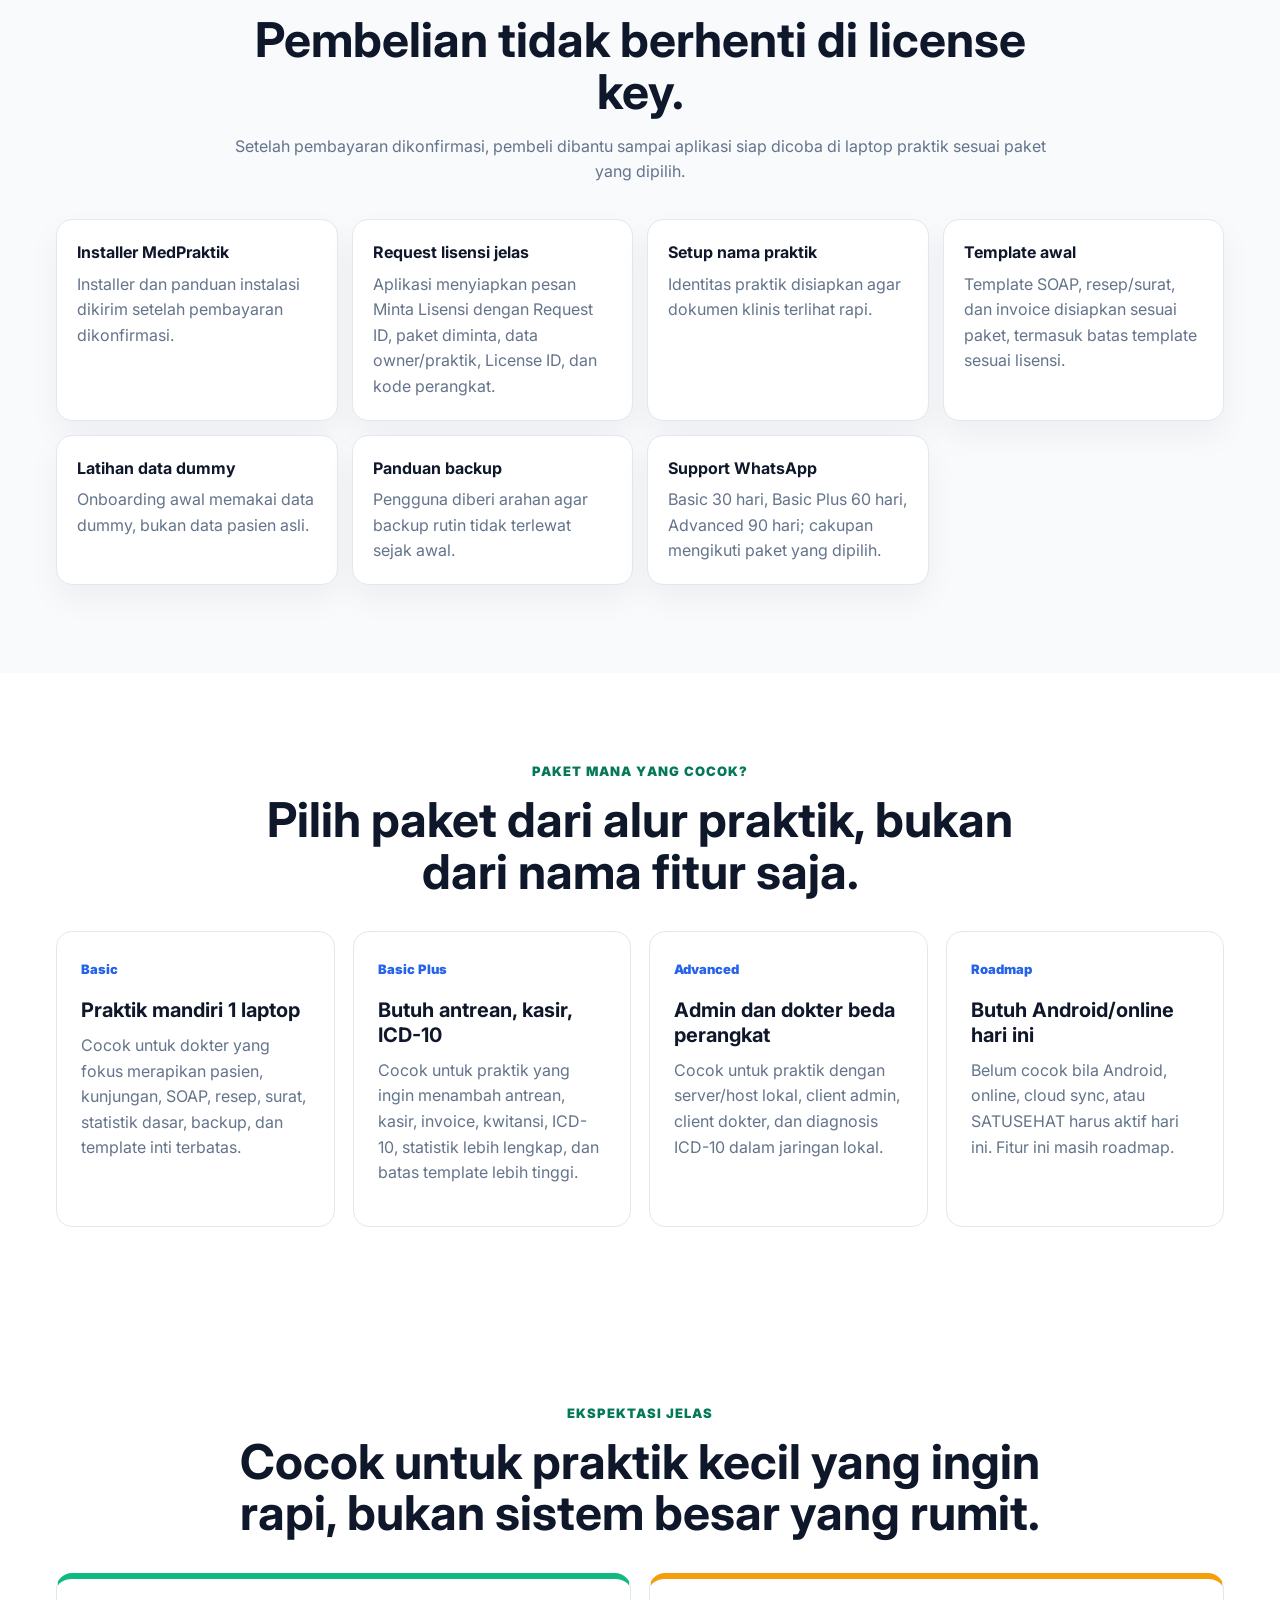
==== commit 0fb0287a: "Clarify trial installer fingerprint flow" ====
--- a/index.html
+++ b/index.html
@@ -448,12 +448,12 @@
           <div class="section-heading">
             <p class="eyebrow">Trial / Beli / Upgrade</p>
             <h2>Buat request resmi sebelum pembayaran dan aktivasi.</h2>
-            <p>Pilih kebutuhan Anda, isi data praktik, lalu lanjutkan. Fingerprint perangkat bisa dikirim setelah aplikasi MedPraktik terinstal di laptop.</p>
+            <p>Pilih kebutuhan Anda, isi data praktik, lalu lanjutkan. Untuk trial, installer tersedia setelah order dibuat; setelah install, buka layar Aktivasi untuk melihat fingerprint perangkat.</p>
             <div class="flow-cards" aria-label="Alur order MedPraktik">
-              <article><strong>1. Form</strong><span>Data owner, praktik, kontak, dan kebutuhan.</span></article>
-              <article><strong>2. Order</strong><span>Order tercatat di Supabase dengan status dan audit.</span></article>
-              <article><strong>3. Payment</strong><span>Midtrans memproses pembayaran paket berbayar.</span></article>
-              <article><strong>4. Aktivasi</strong><span>Install aplikasi, kirim fingerprint, lalu license dibuat.</span></article>
+              <article><strong>1. Request Trial</strong><span>Isi data praktik dan kontak.</span></article>
+              <article><strong>2. Download Installer</strong><span>Download dari halaman status order atau minta link via WhatsApp.</span></article>
+              <article><strong>3. Ambil Fingerprint</strong><span>Install aplikasi, buka Aktivasi/Lisensi, lalu copy fingerprint.</span></article>
+              <article><strong>4. Trial License</strong><span>Kirim fingerprint agar trial license dibuat.</span></article>
             </div>
           </div>
 
@@ -491,7 +491,7 @@
             <label class="span-2">
               Fingerprint perangkat (boleh dikosongkan)
               <input name="deviceFingerprint" type="text" autocomplete="off" placeholder="Diisi nanti dari layar Aktivasi MedPraktik">
-              <small>Fingerprint baru tersedia setelah aplikasi MedPraktik terinstal di laptop. Jika belum ada, lanjutkan order dulu; license dibuat setelah fingerprint dikirim.</small>
+              <small>Belum punya installer? Lanjutkan order dulu. Setelah order trial dibuat, buka halaman status untuk download installer, install di laptop target, lalu copy fingerprint dari layar Aktivasi/Lisensi.</small>
             </label>
             <label class="span-2">
               Catatan
--- a/styles.css
+++ b/styles.css
@@ -1381,6 +1381,29 @@
   margin-bottom: 0;
 }
 
+.status-steps {
+  margin: 8px 0 12px;
+  padding-left: 20px;
+}
+
+.status-steps li {
+  margin: 0 0 6px;
+}
+
+.installer-actions {
+  display: grid;
+  gap: 10px;
+  margin: 12px 0;
+  padding: 14px;
+  background: #ffffff;
+  border: 1px solid var(--border);
+  border-radius: 12px;
+}
+
+.installer-actions .button {
+  width: fit-content;
+}
+
 .license-key-box {
   display: block;
   overflow-wrap: anywhere;
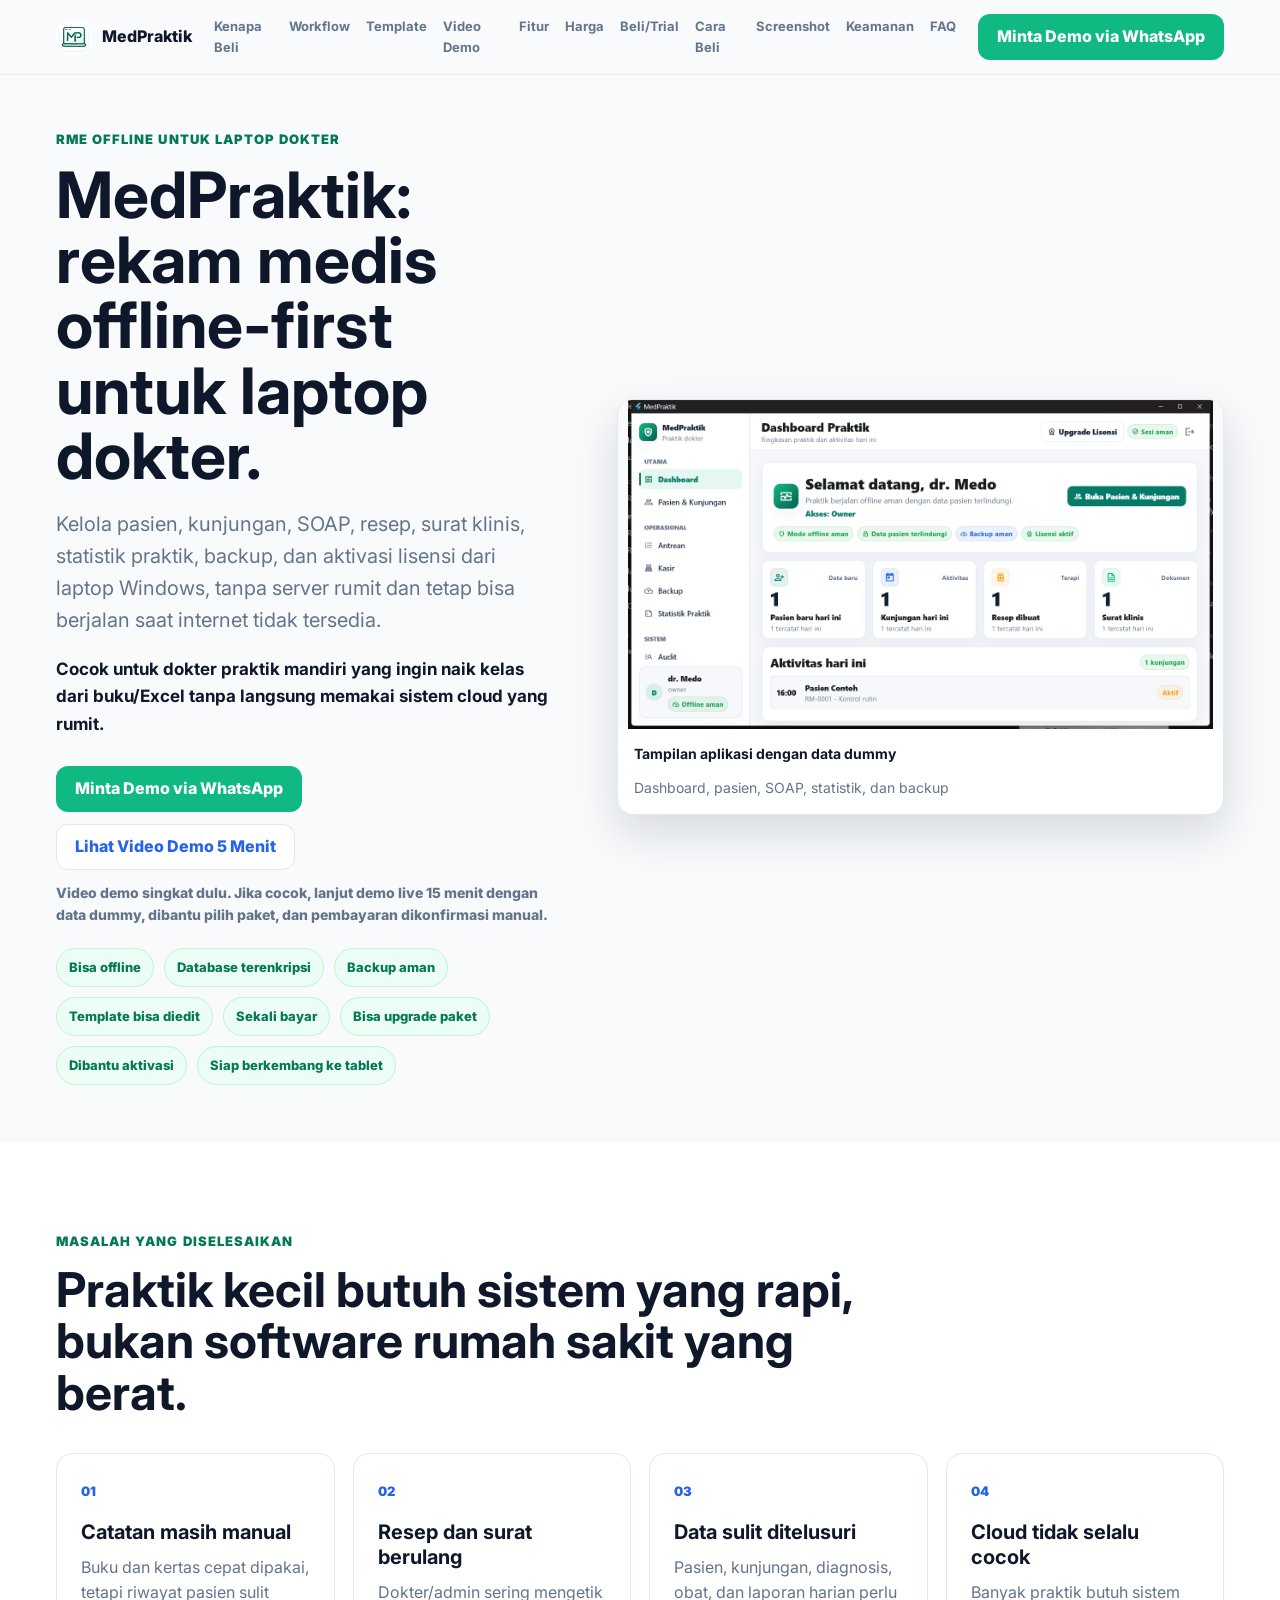
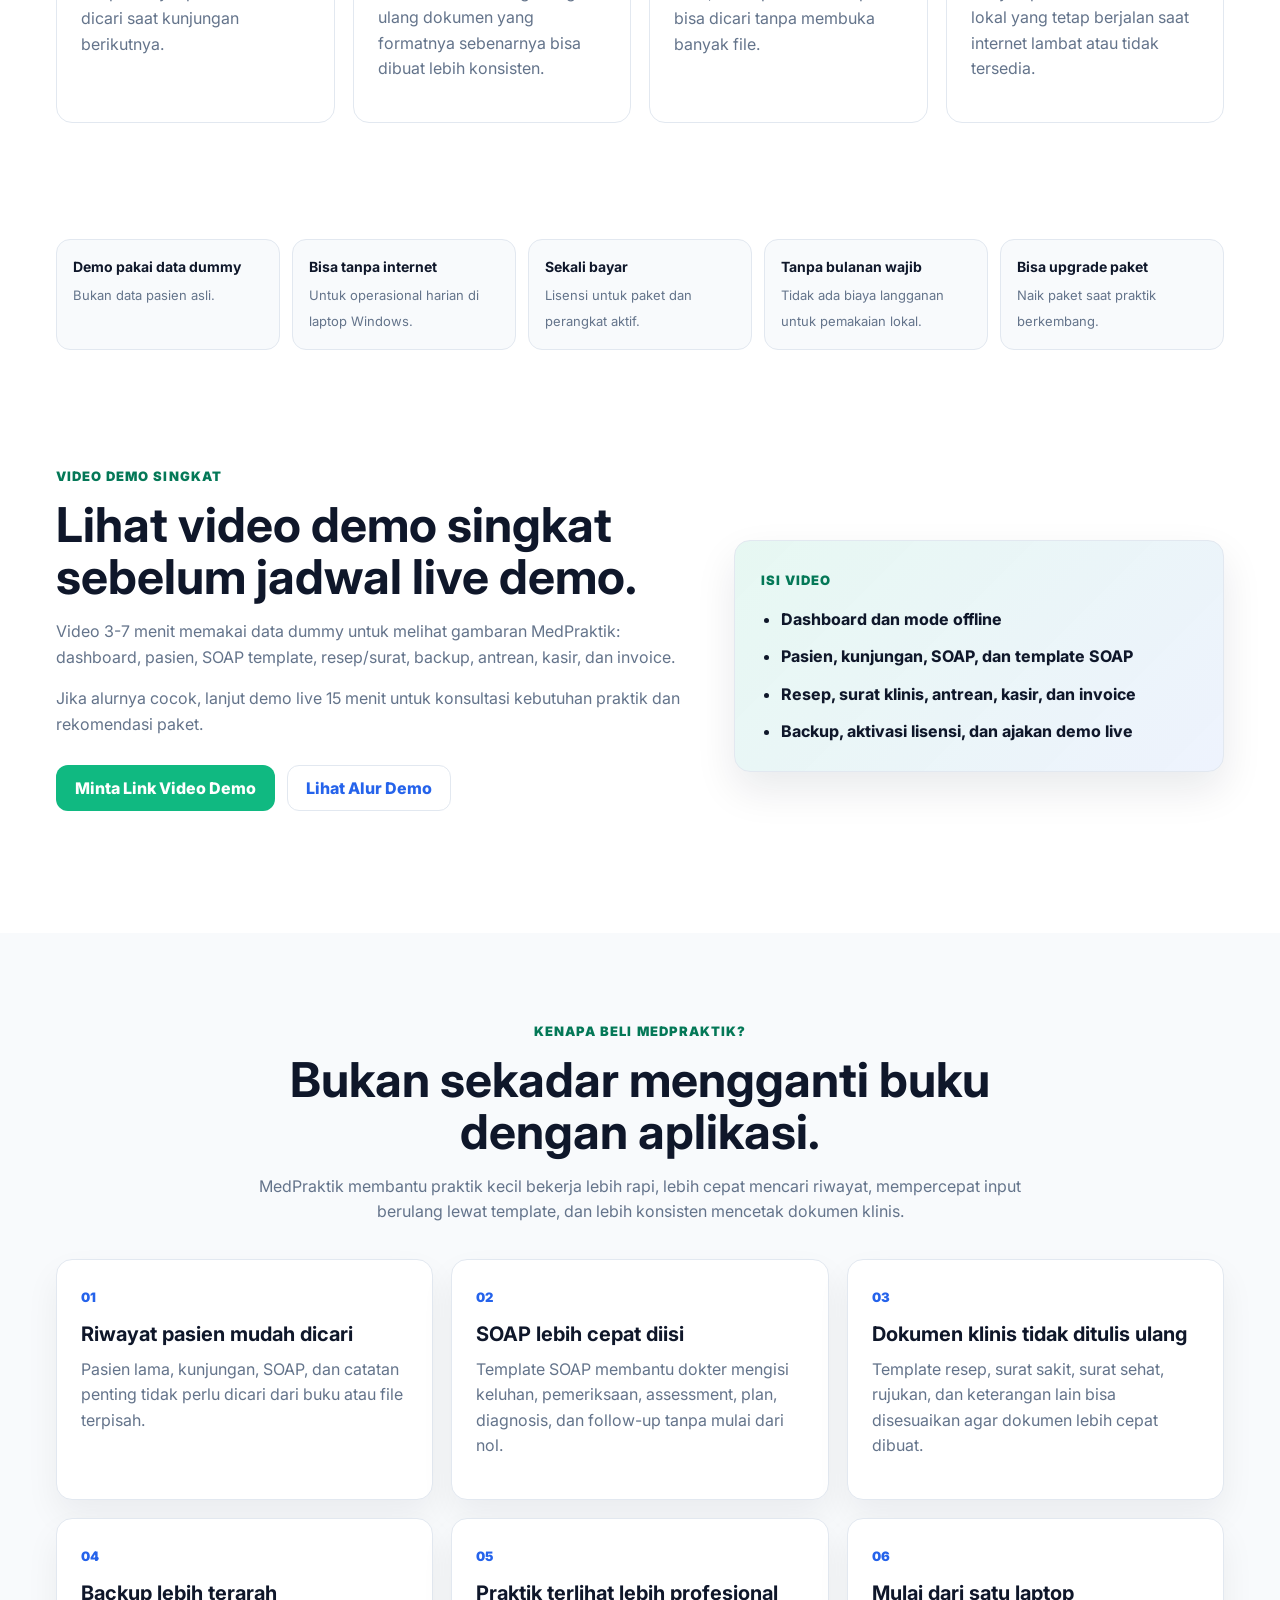
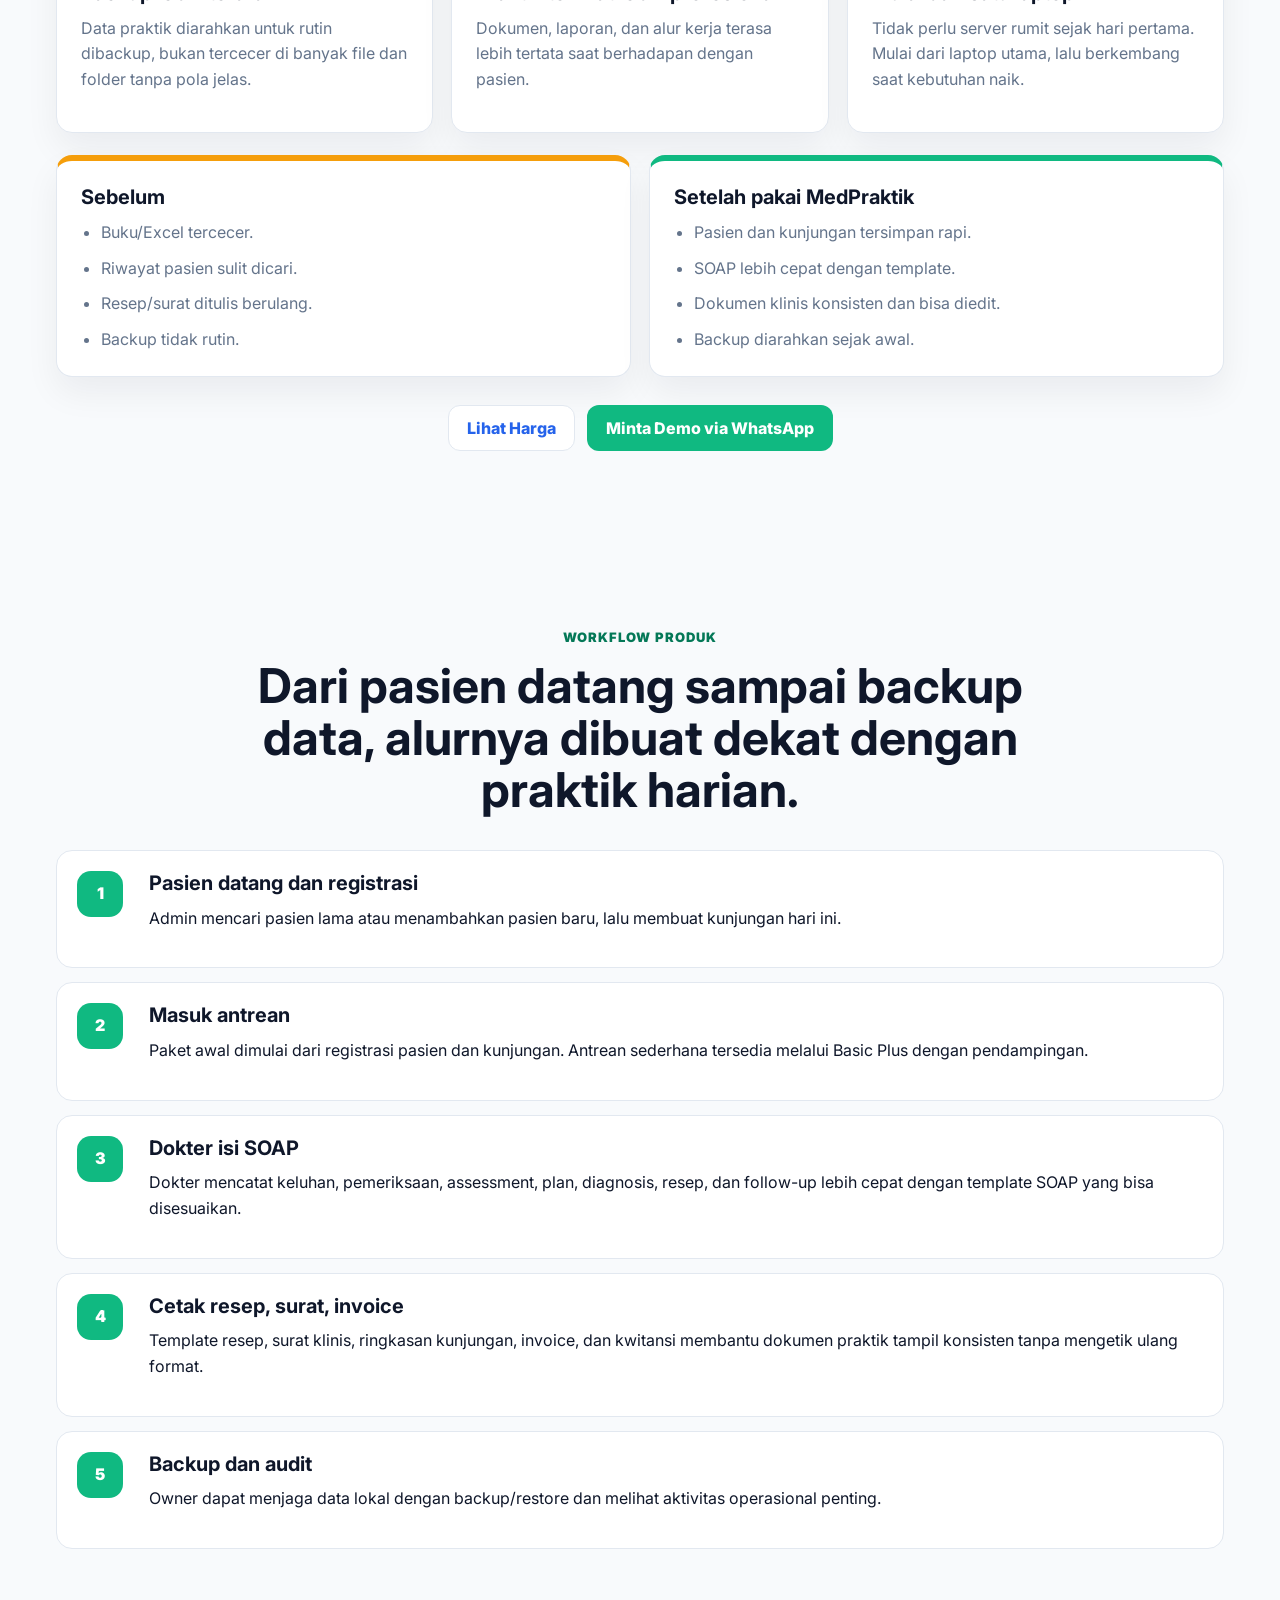
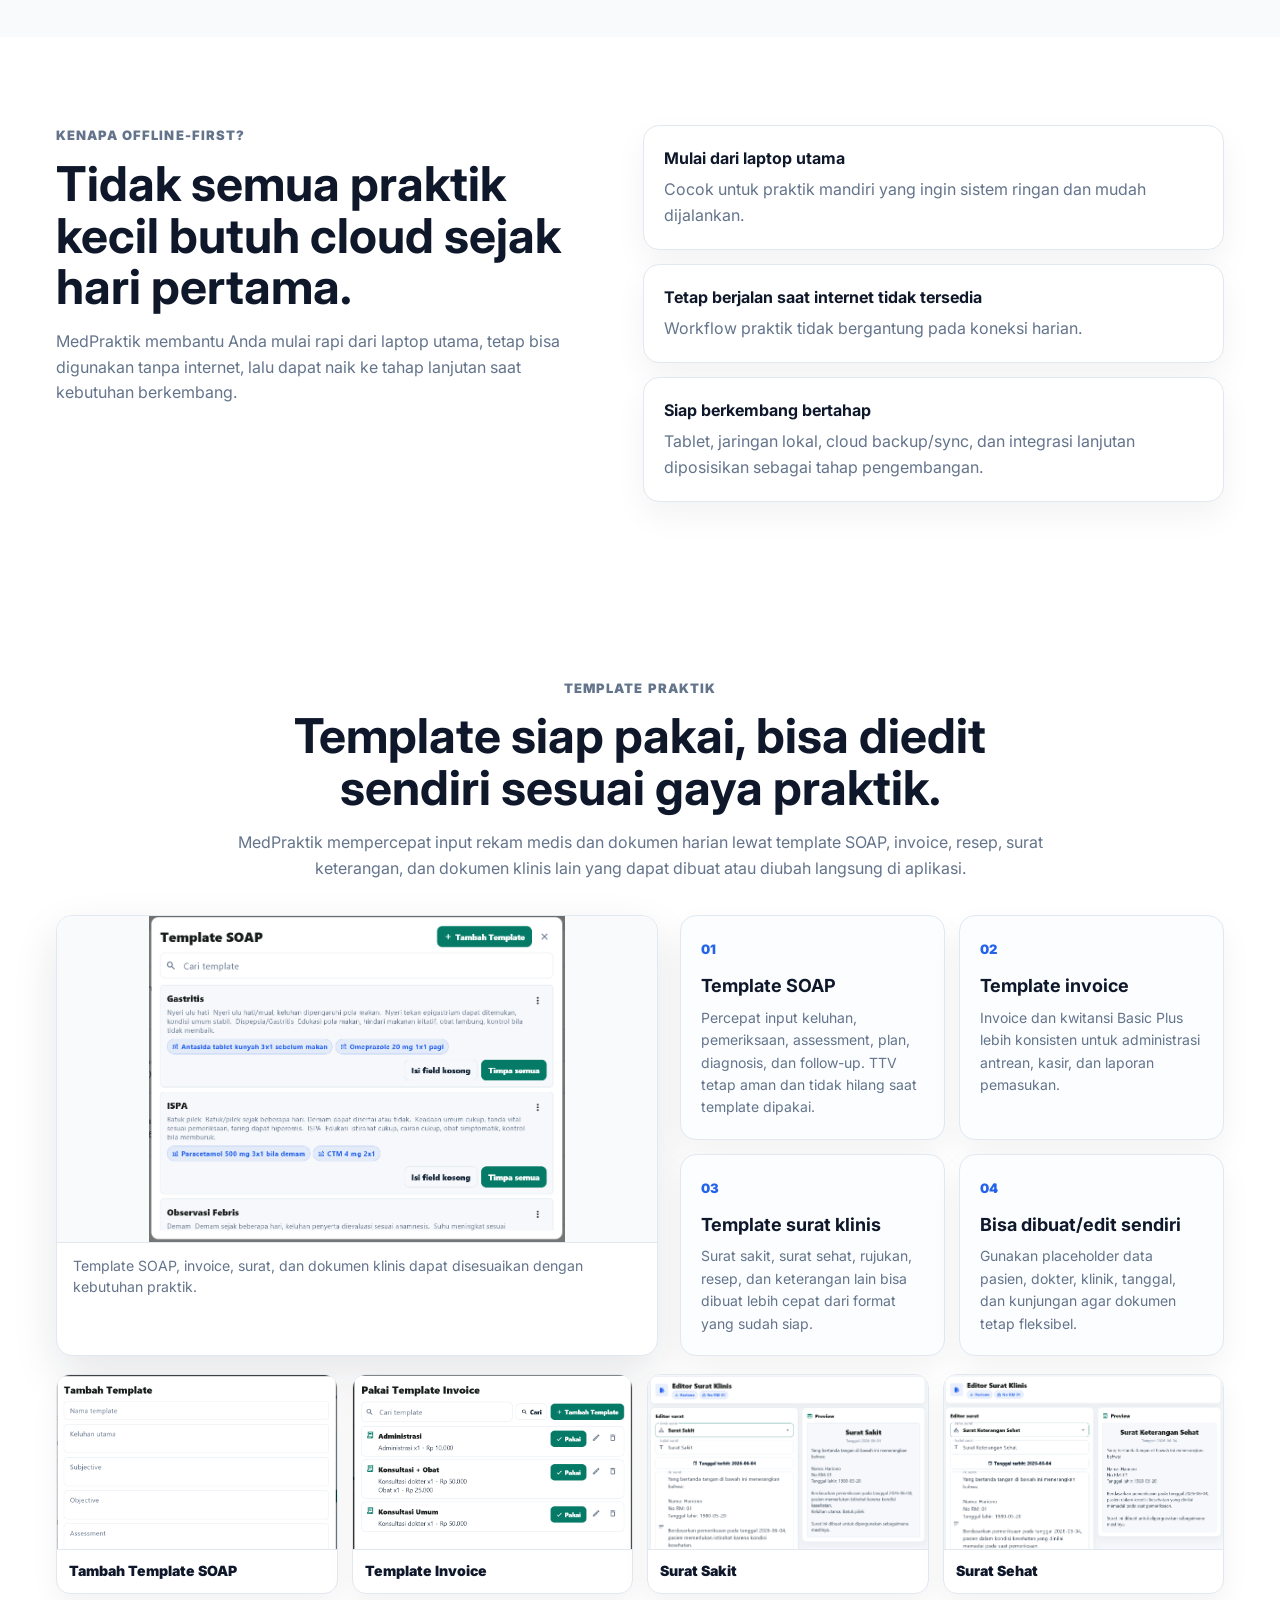
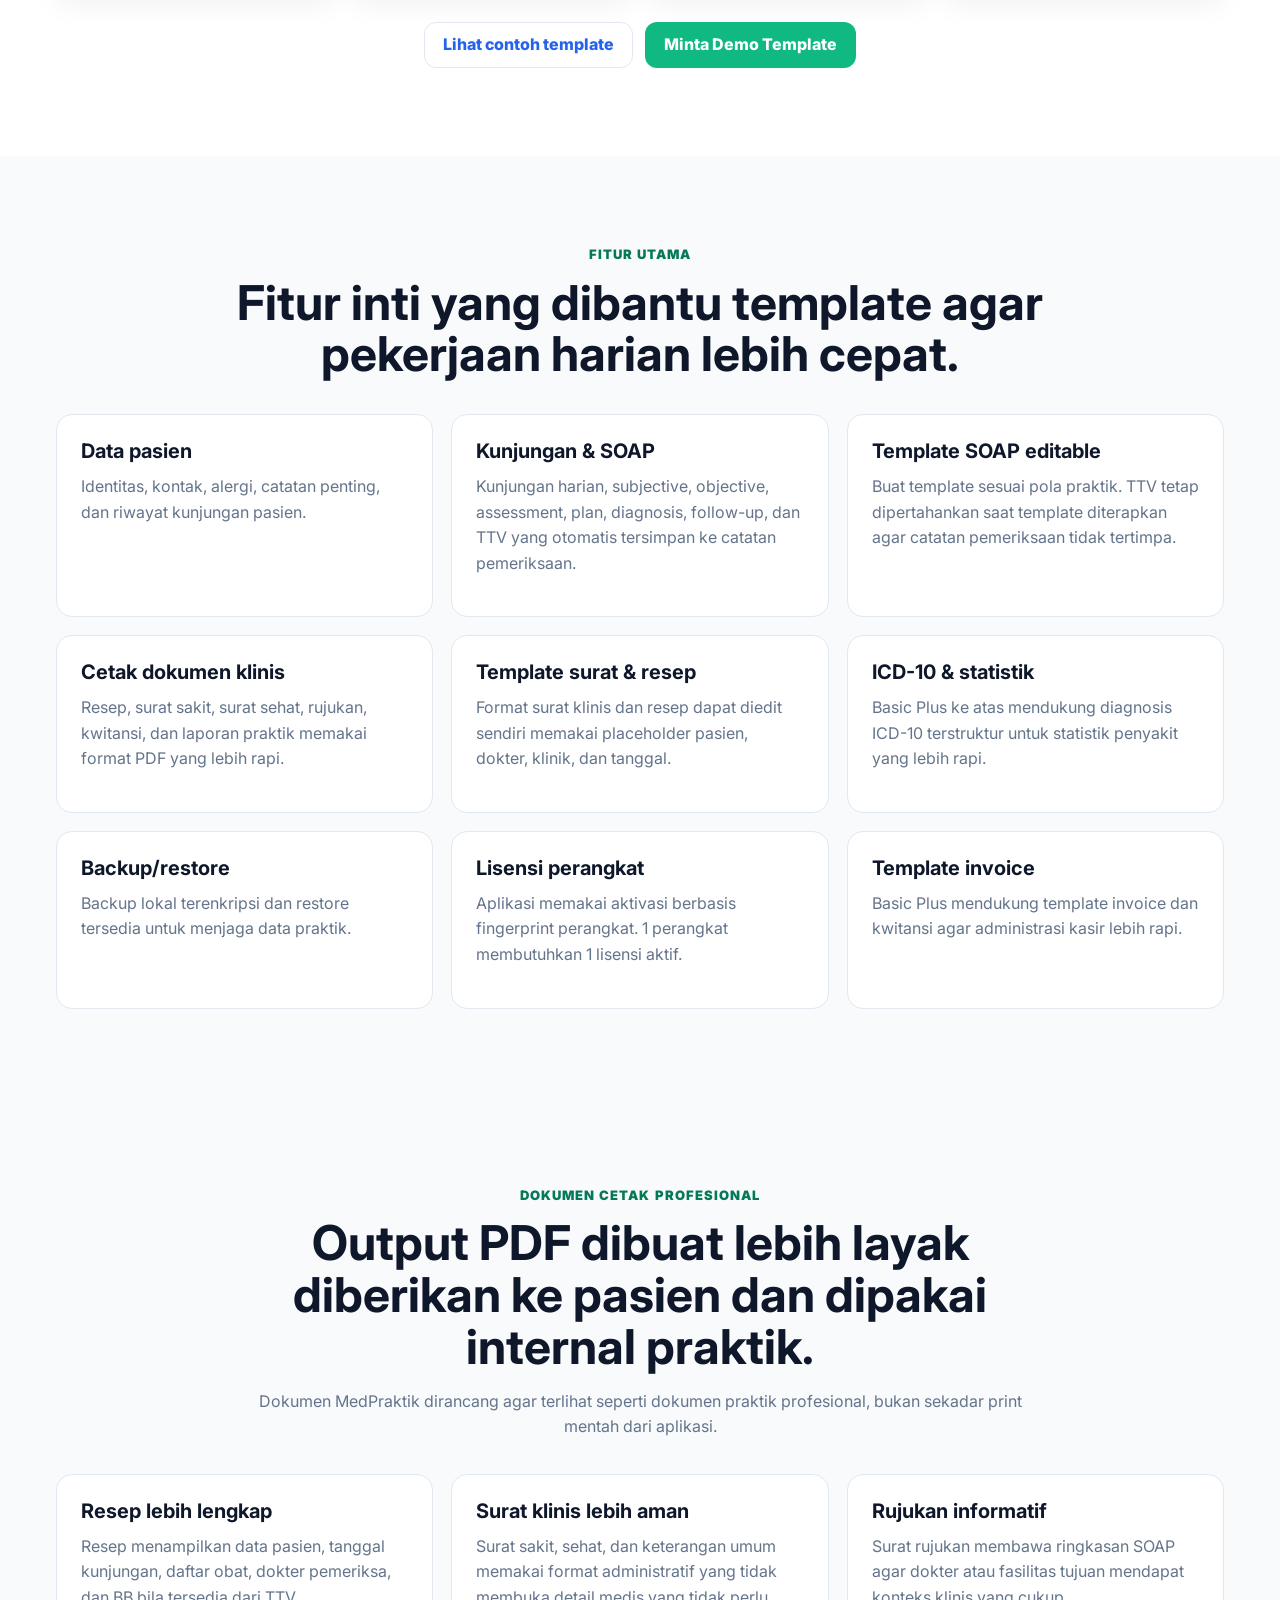
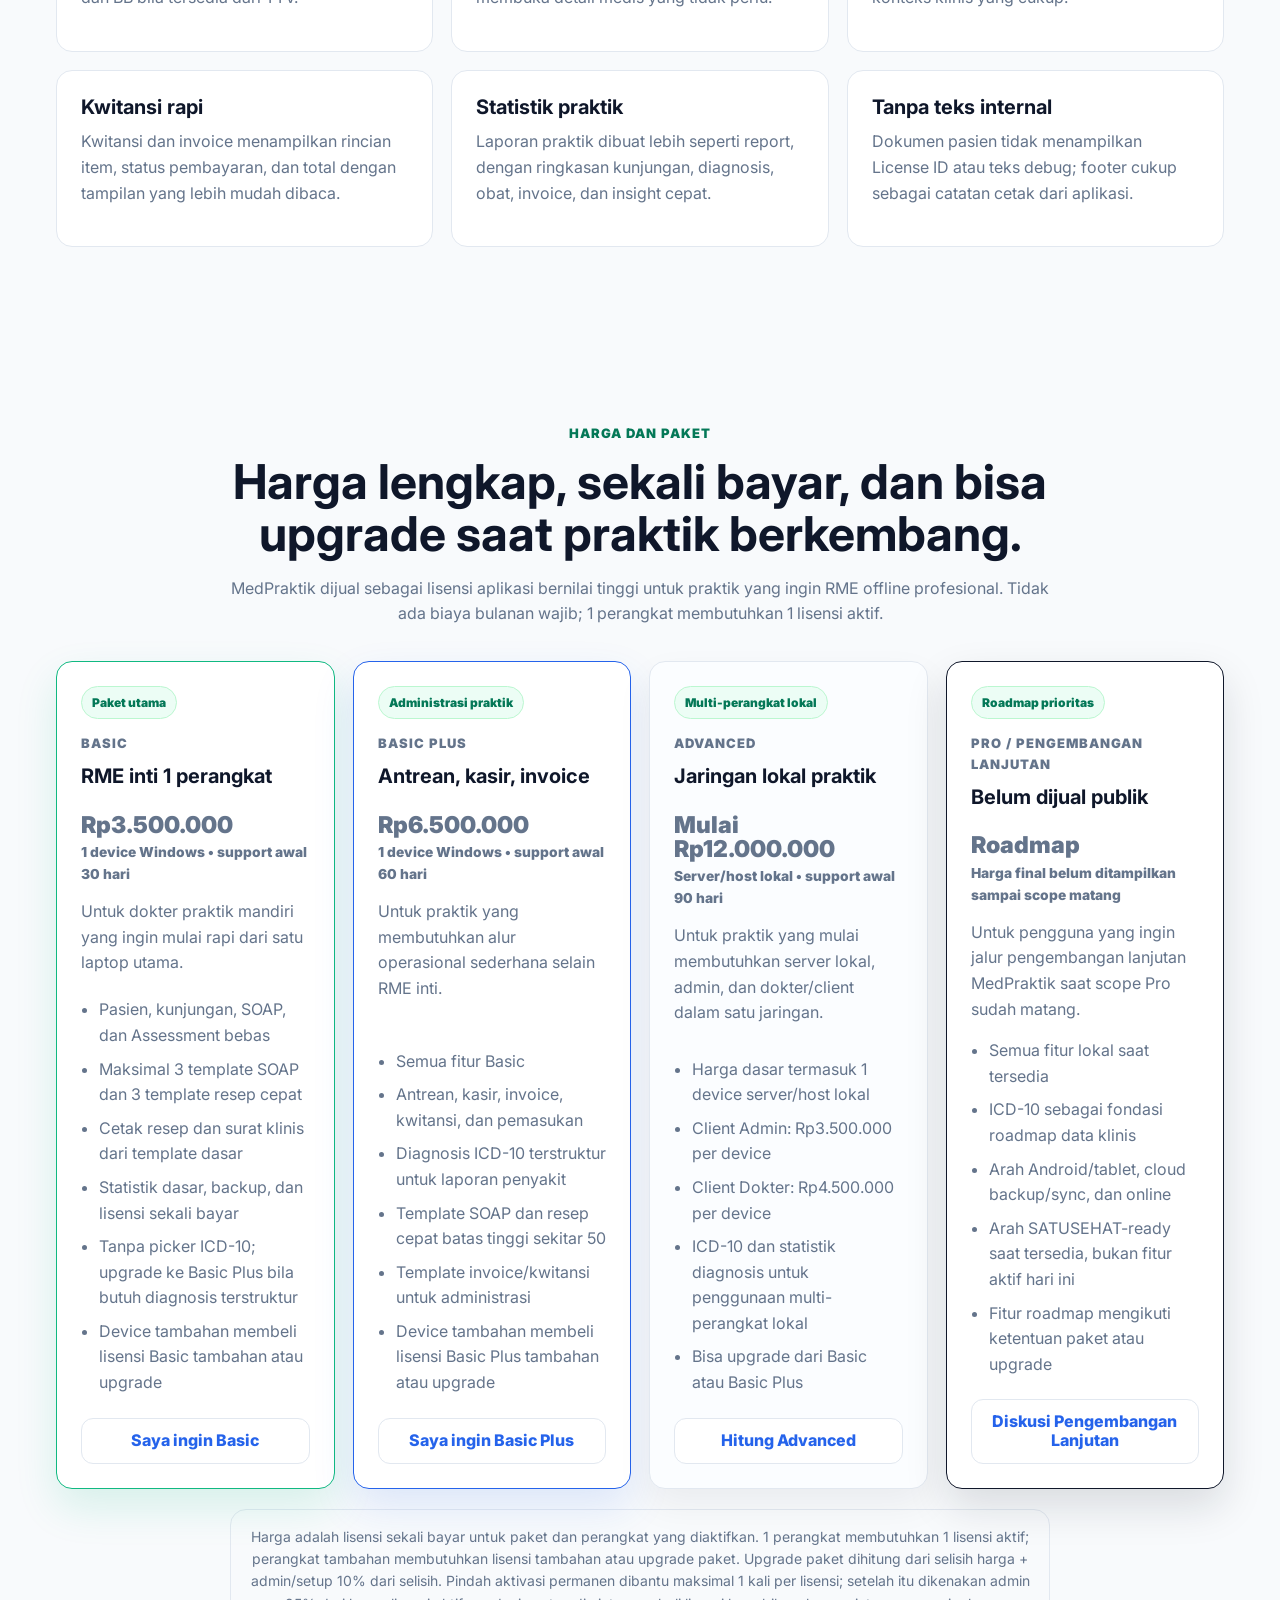
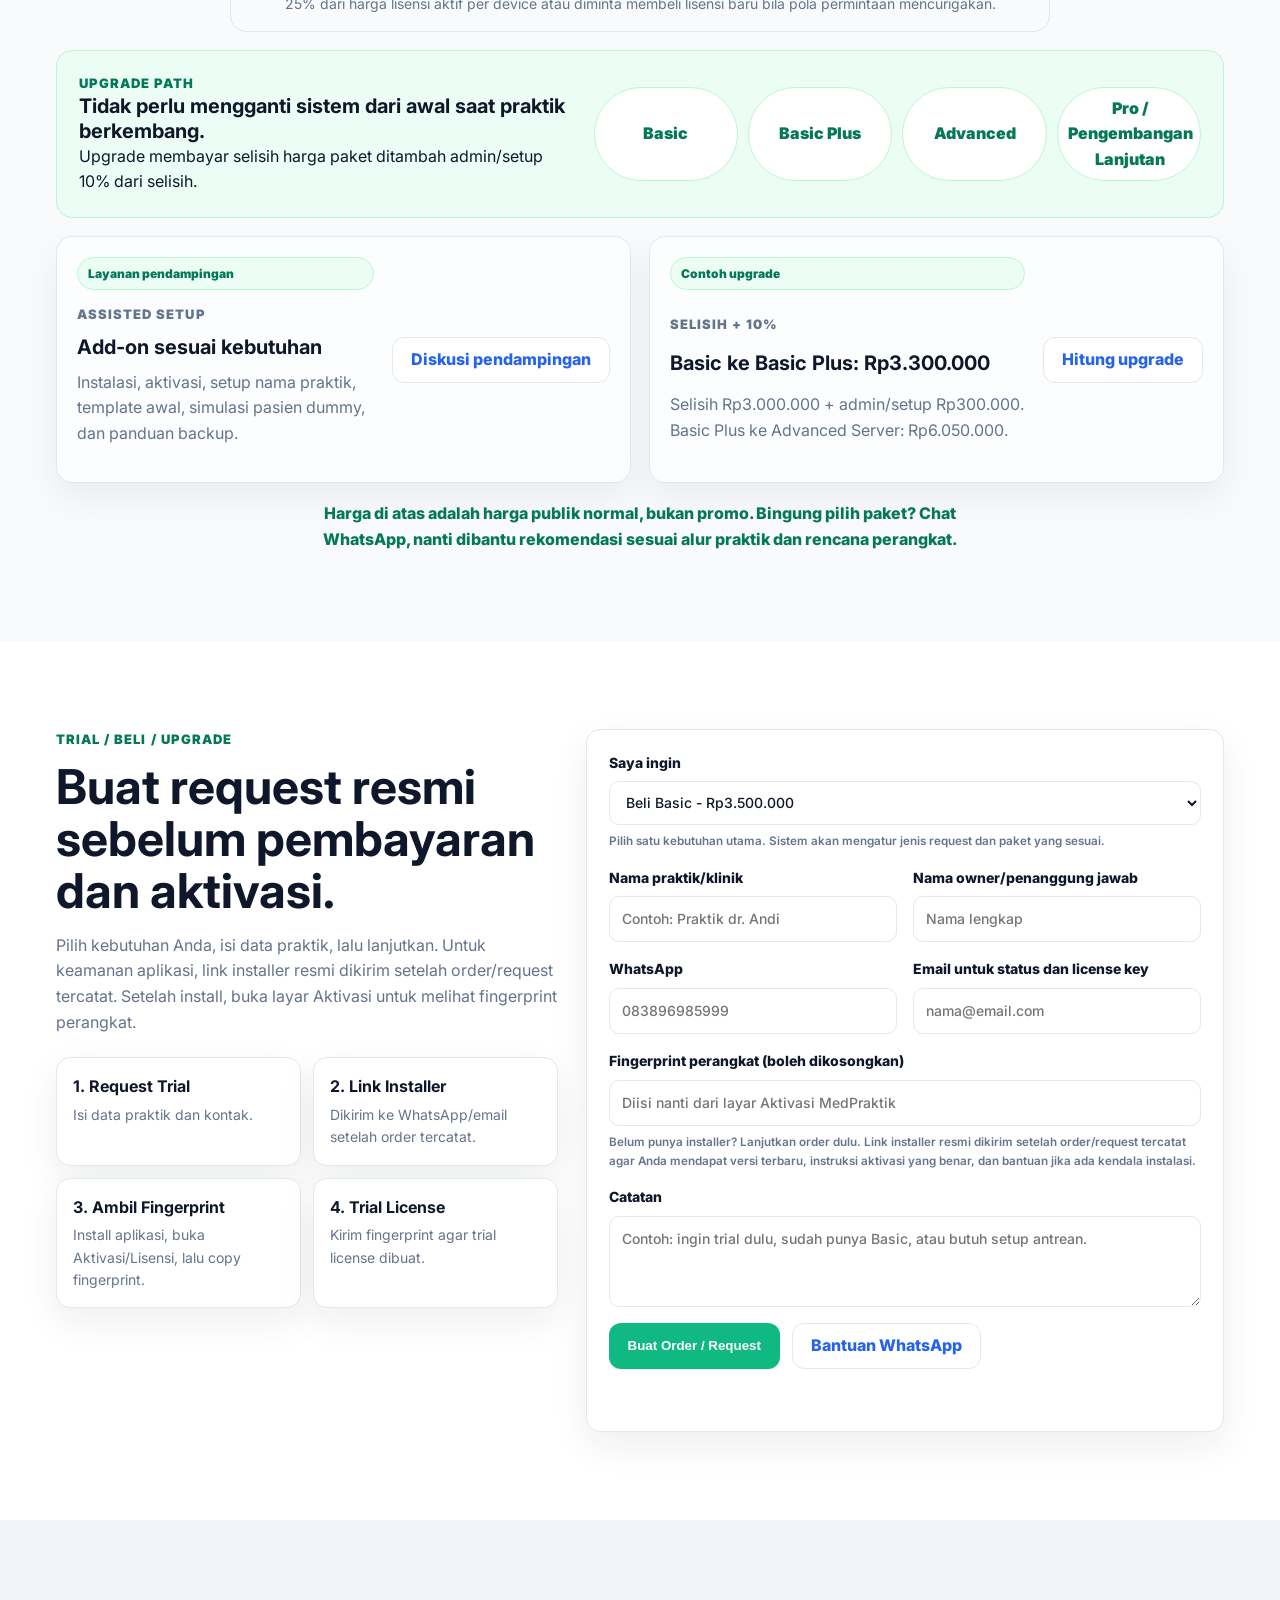
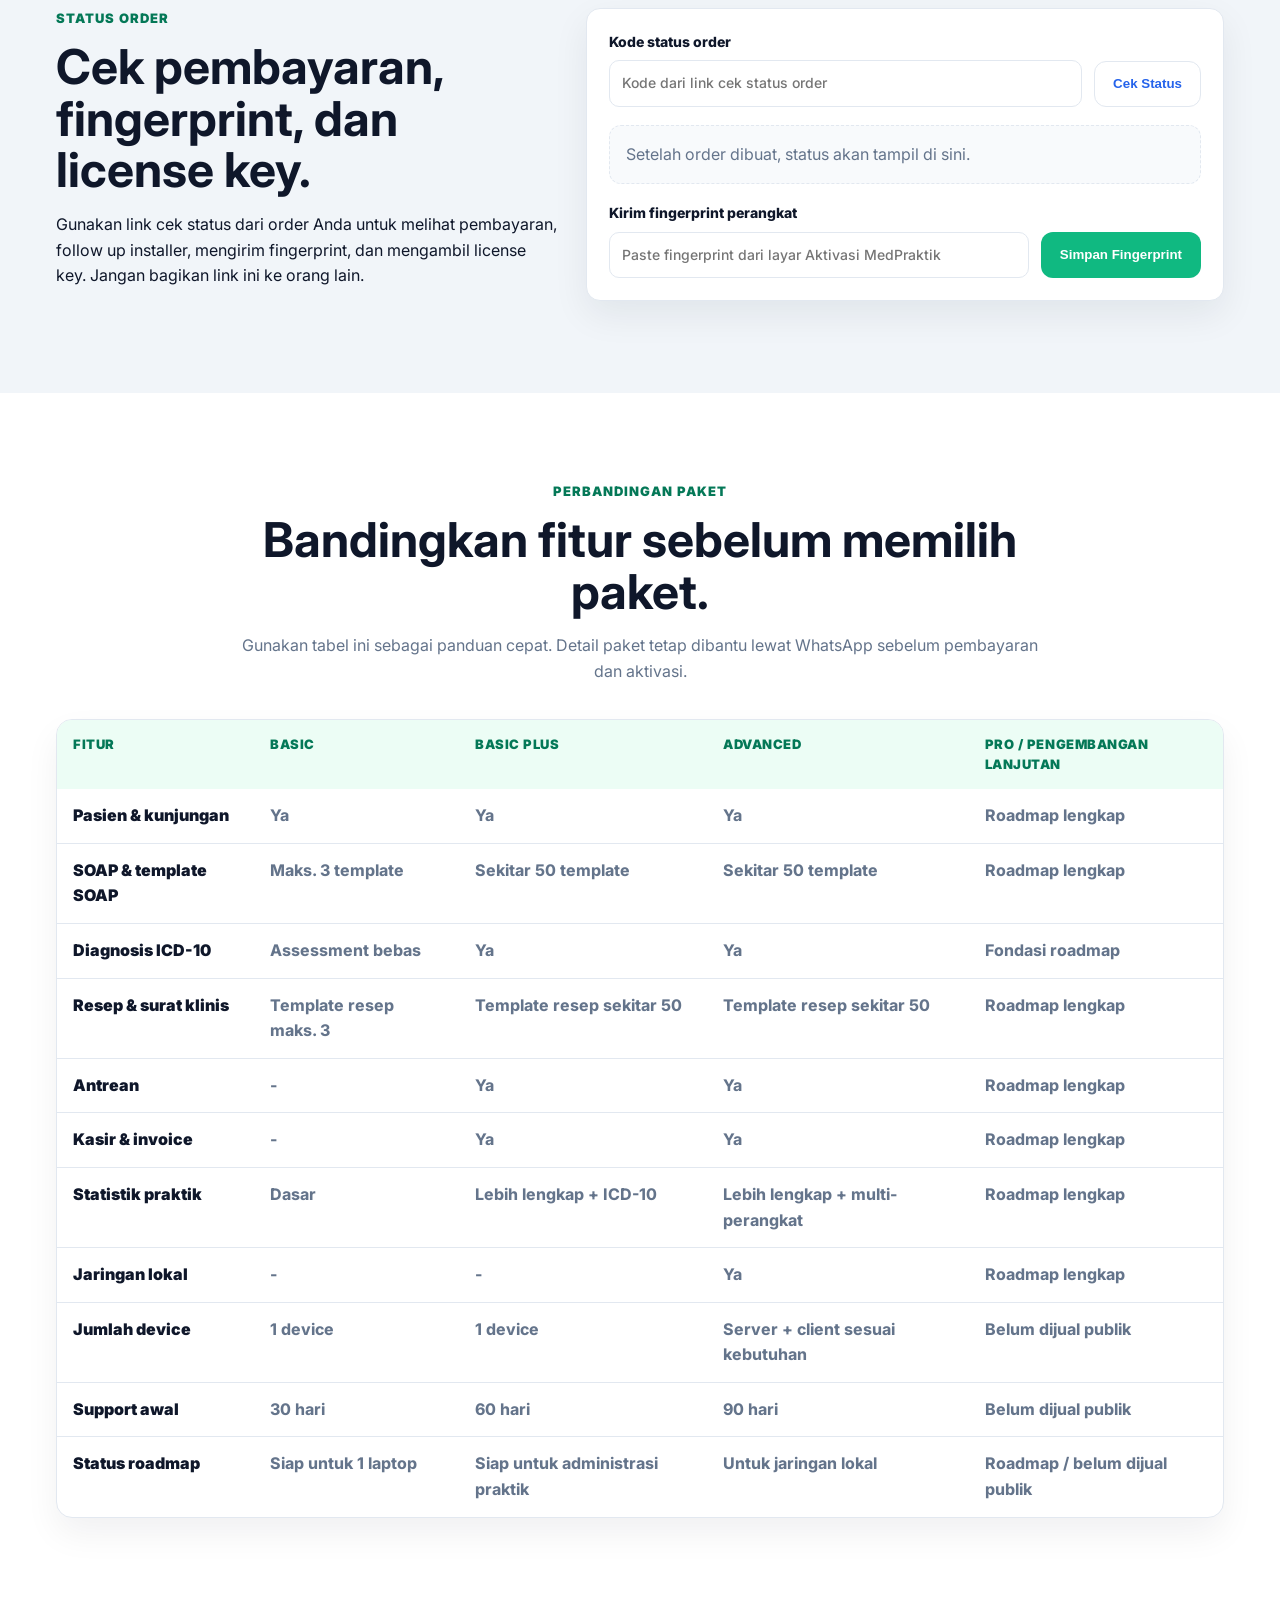
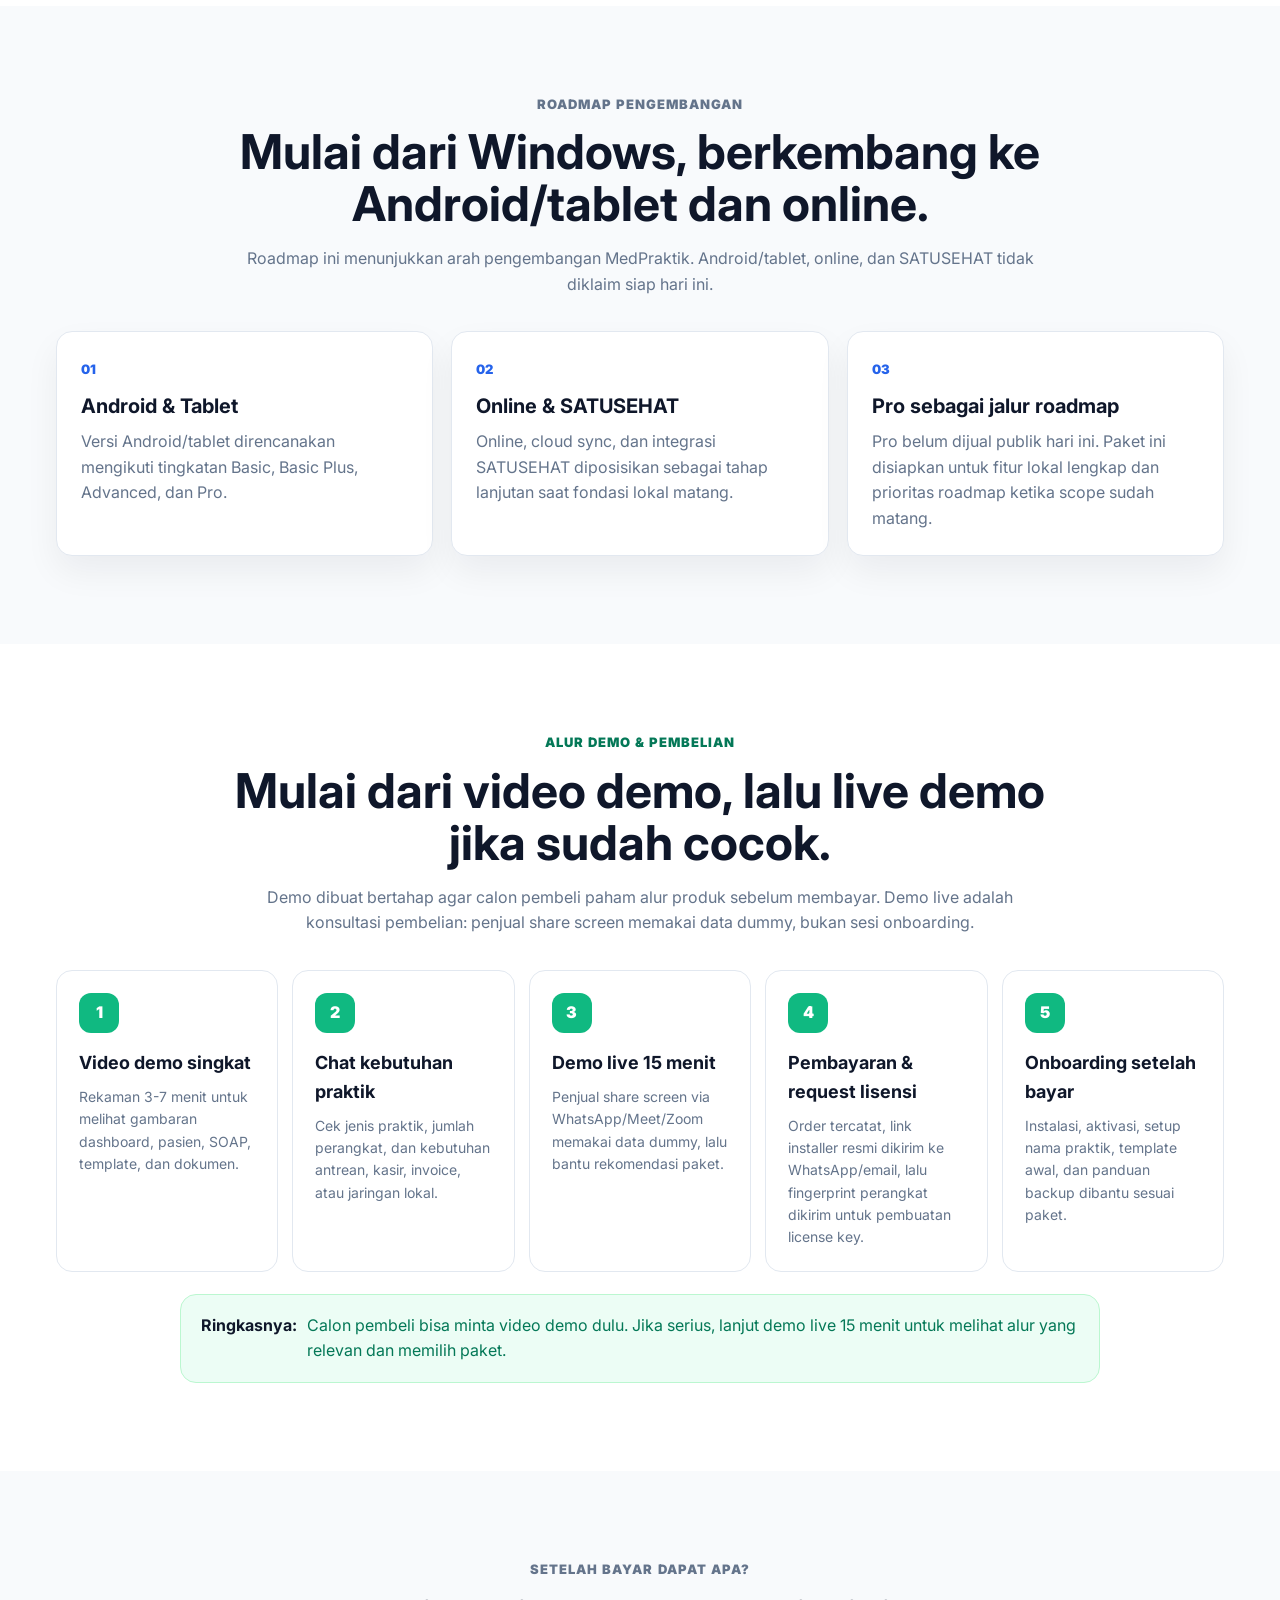
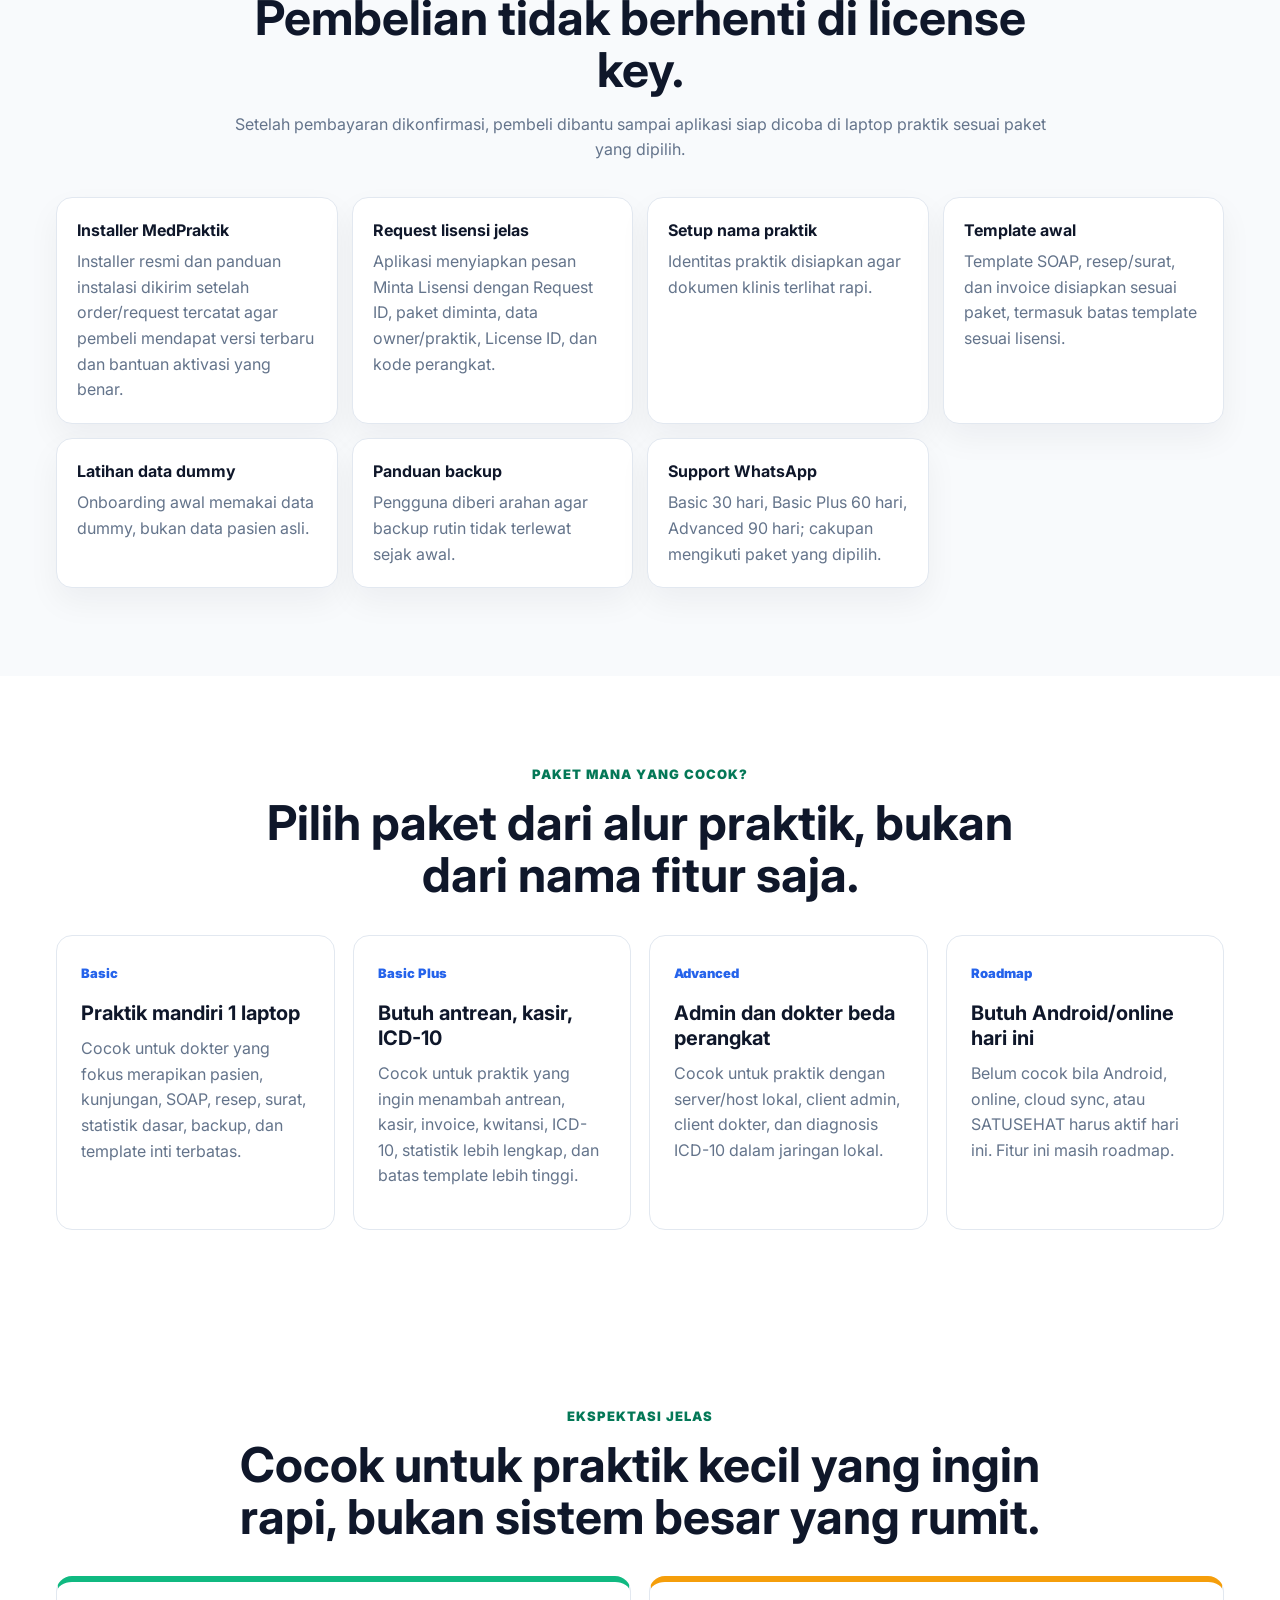
==== commit 38b5eee6: "Gate installer delivery after order" ====
--- a/index.html
+++ b/index.html
@@ -448,10 +448,10 @@
           <div class="section-heading">
             <p class="eyebrow">Trial / Beli / Upgrade</p>
             <h2>Buat request resmi sebelum pembayaran dan aktivasi.</h2>
-            <p>Pilih kebutuhan Anda, isi data praktik, lalu lanjutkan. Untuk trial, installer tersedia setelah order dibuat; setelah install, buka layar Aktivasi untuk melihat fingerprint perangkat.</p>
+            <p>Pilih kebutuhan Anda, isi data praktik, lalu lanjutkan. Untuk keamanan aplikasi, link installer resmi dikirim setelah order/request tercatat. Setelah install, buka layar Aktivasi untuk melihat fingerprint perangkat.</p>
             <div class="flow-cards" aria-label="Alur order MedPraktik">
               <article><strong>1. Request Trial</strong><span>Isi data praktik dan kontak.</span></article>
-              <article><strong>2. Download Installer</strong><span>Download dari halaman status order atau minta link via WhatsApp.</span></article>
+              <article><strong>2. Link Installer</strong><span>Dikirim ke WhatsApp/email setelah order tercatat.</span></article>
               <article><strong>3. Ambil Fingerprint</strong><span>Install aplikasi, buka Aktivasi/Lisensi, lalu copy fingerprint.</span></article>
               <article><strong>4. Trial License</strong><span>Kirim fingerprint agar trial license dibuat.</span></article>
             </div>
@@ -491,7 +491,7 @@
             <label class="span-2">
               Fingerprint perangkat (boleh dikosongkan)
               <input name="deviceFingerprint" type="text" autocomplete="off" placeholder="Diisi nanti dari layar Aktivasi MedPraktik">
-              <small>Belum punya installer? Lanjutkan order dulu. Setelah order trial dibuat, buka halaman status untuk download installer, install di laptop target, lalu copy fingerprint dari layar Aktivasi/Lisensi.</small>
+              <small>Belum punya installer? Lanjutkan order dulu. Link installer resmi dikirim setelah order/request tercatat agar Anda mendapat versi terbaru, instruksi aktivasi yang benar, dan bantuan jika ada kendala instalasi.</small>
             </label>
             <label class="span-2">
               Catatan
@@ -511,7 +511,7 @@
           <div>
             <p class="eyebrow">Status order</p>
             <h2>Cek pembayaran, fingerprint, dan license key.</h2>
-            <p>Gunakan link cek status dari order Anda untuk melihat pembayaran, mengirim fingerprint, dan mengambil license key. Jangan bagikan link ini ke orang lain.</p>
+            <p>Gunakan link cek status dari order Anda untuk melihat pembayaran, follow up installer, mengirim fingerprint, dan mengambil license key. Jangan bagikan link ini ke orang lain.</p>
           </div>
           <div class="status-panel">
             <form class="status-checker" data-status-form>
@@ -597,7 +597,7 @@
             <li><span>1</span><strong>Video demo singkat</strong><p>Rekaman 3-7 menit untuk melihat gambaran dashboard, pasien, SOAP, template, dan dokumen.</p></li>
             <li><span>2</span><strong>Chat kebutuhan praktik</strong><p>Cek jenis praktik, jumlah perangkat, dan kebutuhan antrean, kasir, invoice, atau jaringan lokal.</p></li>
             <li><span>3</span><strong>Demo live 15 menit</strong><p>Penjual share screen via WhatsApp/Meet/Zoom memakai data dummy, lalu bantu rekomendasi paket.</p></li>
-            <li><span>4</span><strong>Pembayaran & request lisensi</strong><p>Pembayaran via QRIS/transfer, lalu tombol Minta Lisensi mengirim Request ID, paket, owner/praktik, License ID, dan kode perangkat via WhatsApp.</p></li>
+            <li><span>4</span><strong>Pembayaran & request lisensi</strong><p>Order tercatat, link installer resmi dikirim ke WhatsApp/email, lalu fingerprint perangkat dikirim untuk pembuatan license key.</p></li>
             <li><span>5</span><strong>Onboarding setelah bayar</strong><p>Instalasi, aktivasi, setup nama praktik, template awal, dan panduan backup dibantu sesuai paket.</p></li>
           </ol>
           <div class="purchase-note">
@@ -615,7 +615,7 @@
             <p>Setelah pembayaran dikonfirmasi, pembeli dibantu sampai aplikasi siap dicoba di laptop praktik sesuai paket yang dipilih.</p>
           </div>
           <div class="support-grid">
-            <article class="support-item"><strong>Installer MedPraktik</strong><span>Installer dan panduan instalasi dikirim setelah pembayaran dikonfirmasi.</span></article>
+            <article class="support-item"><strong>Installer MedPraktik</strong><span>Installer resmi dan panduan instalasi dikirim setelah order/request tercatat agar pembeli mendapat versi terbaru dan bantuan aktivasi yang benar.</span></article>
             <article class="support-item"><strong>Request lisensi jelas</strong><span>Aplikasi menyiapkan pesan Minta Lisensi dengan Request ID, paket diminta, data owner/praktik, License ID, dan kode perangkat.</span></article>
             <article class="support-item"><strong>Setup nama praktik</strong><span>Identitas praktik disiapkan agar dokumen klinis terlihat rapi.</span></article>
             <article class="support-item"><strong>Template awal</strong><span>Template SOAP, resep/surat, dan invoice disiapkan sesuai paket, termasuk batas template sesuai lisensi.</span></article>
@@ -740,7 +740,7 @@
             <details><summary>Apakah bisa cetak resep, surat, invoice, dan kwitansi?</summary><p>Bisa. Resep menampilkan data pasien dan BB bila tersedia dari TTV. Surat sakit, sehat, dan keterangan umum memakai format administratif yang tidak membuka detail medis yang tidak perlu. Surat rujukan membawa ringkasan SOAP. Invoice dan kwitansi tersedia di Basic Plus.</p></details>
             <details><summary>Apakah template bisa dibuat dan diedit sendiri?</summary><p>Ya. Template SOAP, resep cepat, surat klinis, invoice, dan kwitansi dapat dibuat atau diedit di aplikasi sesuai kebutuhan praktik. Basic dibatasi maksimal 3 template SOAP dan 3 template resep cepat. Basic Plus ke atas memakai batas lebih tinggi sekitar 50 untuk template SOAP/resep cepat, sementara template invoice/kwitansi tersedia untuk Basic Plus ke atas.</p></details>
             <details><summary>Apakah sudah Android, online, cloud sync, atau SATUSEHAT?</summary><p>Belum diklaim siap hari ini. Android/tablet, online, cloud backup/sync, dan SATUSEHAT-ready adalah arah pengembangan lanjutan. Pro / Pengembangan Lanjutan belum dijual publik sampai scope fitur tersebut lebih jelas.</p></details>
-            <details><summary>Bagaimana cara demo dan pembayaran?</summary><p>Calon pembeli bisa mulai dari video demo singkat, lalu lanjut demo live 15 menit bila cocok. Trial dapat diberikan melalui WhatsApp untuk evaluasi terbatas memakai license key dan fingerprint perangkat, bukan download bebas otomatis. Setelah paket disepakati, pembayaran dilakukan manual via transfer bank atau QRIS. Aplikasi juga memiliki tombol Minta Lisensi untuk mengirim request aktivasi/upgrade via WhatsApp dengan Request ID, paket diminta, data owner/praktik, License ID, dan kode perangkat.</p></details>
+            <details><summary>Bagaimana cara demo dan pembayaran?</summary><p>Calon pembeli bisa mulai dari video demo singkat, lalu lanjut demo live 15 menit bila cocok. Trial dapat dimulai dari form order resmi. Link installer tidak dibuka bebas untuk umum demi menjaga distribusi versi resmi, mengurangi risiko penyalahgunaan, dan memastikan pembeli mendapat panduan aktivasi yang benar. Setelah paket disepakati, pembayaran dilakukan via Midtrans/konfirmasi admin sesuai paket.</p></details>
             <details><summary>Setelah bayar mendapat apa?</summary><p>Pembeli mendapat installer MedPraktik, panduan instalasi, aktivasi lisensi berbasis fingerprint perangkat, setup nama praktik/klinik, template awal sesuai paket, panduan backup, dan support awal sesuai paket: Basic 30 hari, Basic Plus 60 hari, Advanced 90 hari. Data yang dibuat saat trial tetap tersimpan di perangkat dan bisa dilanjutkan setelah aktivasi permanen.</p></details>
           </div>
         </div>
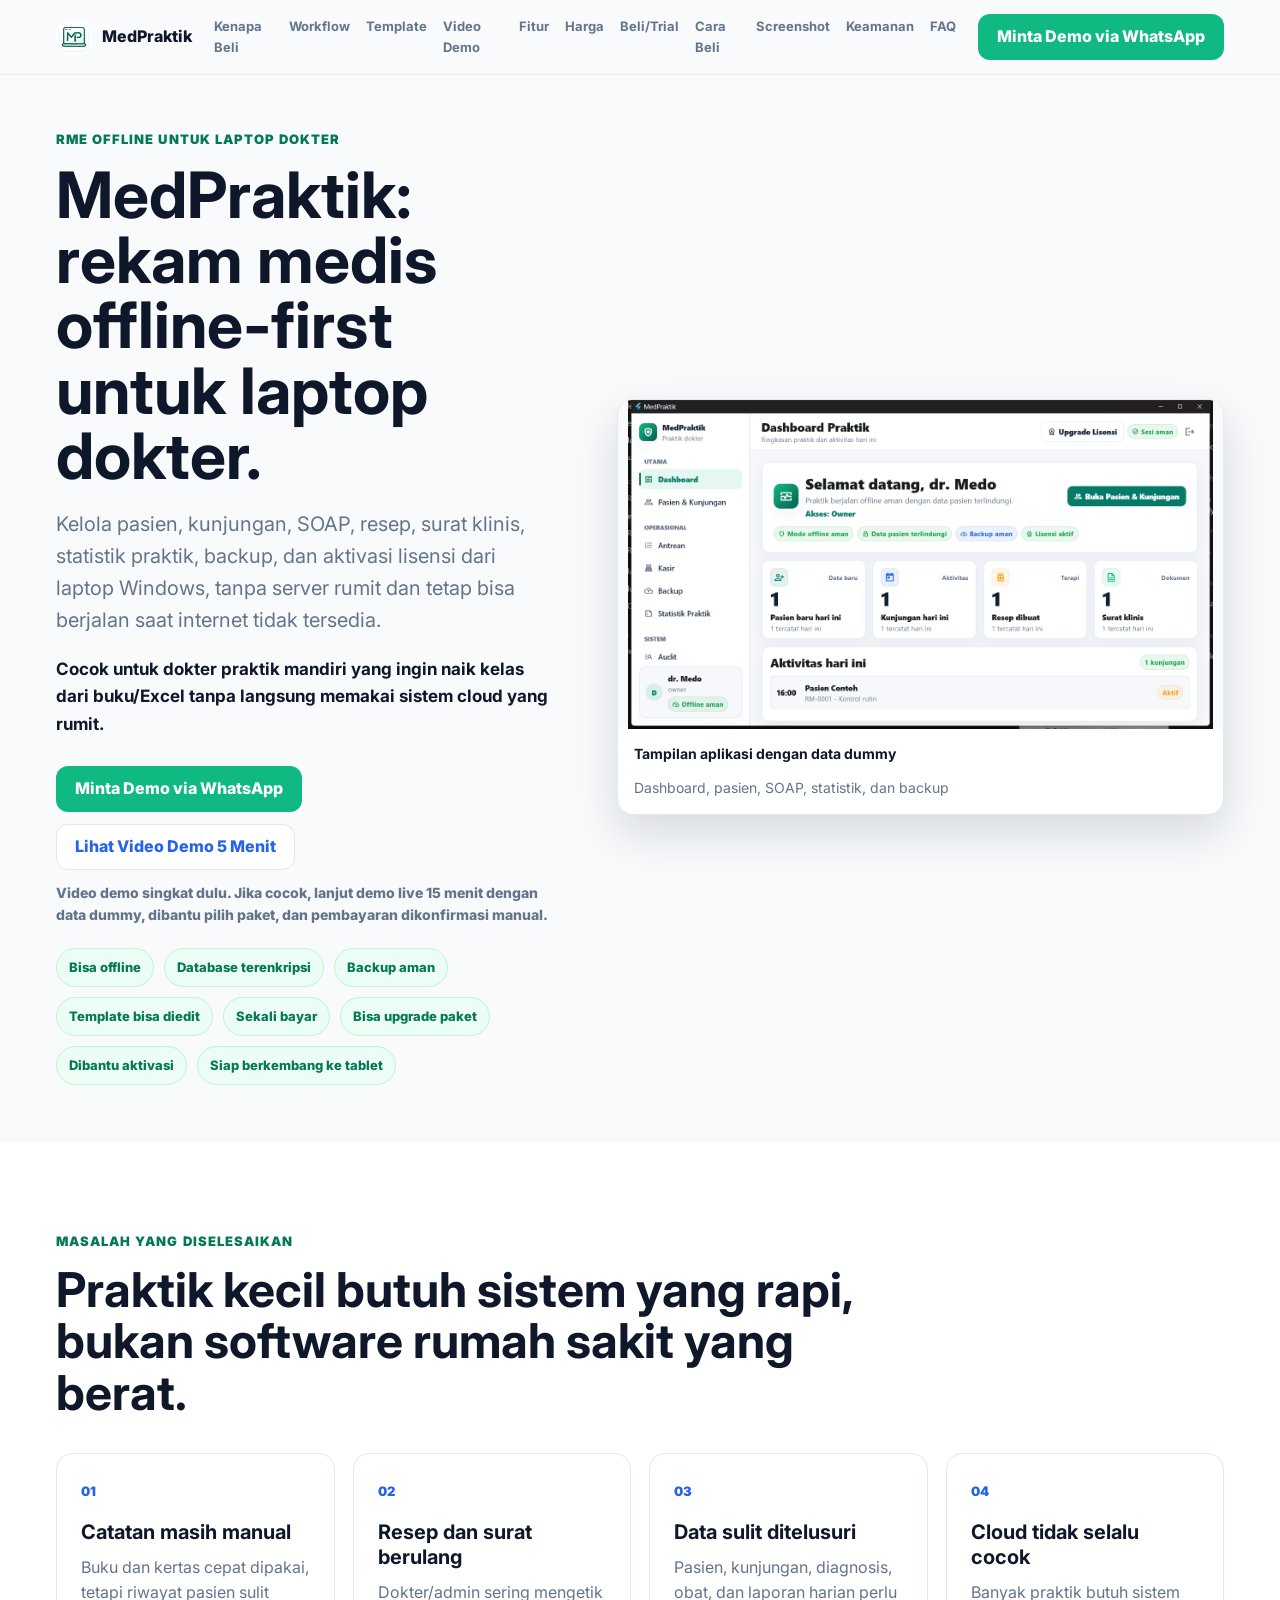
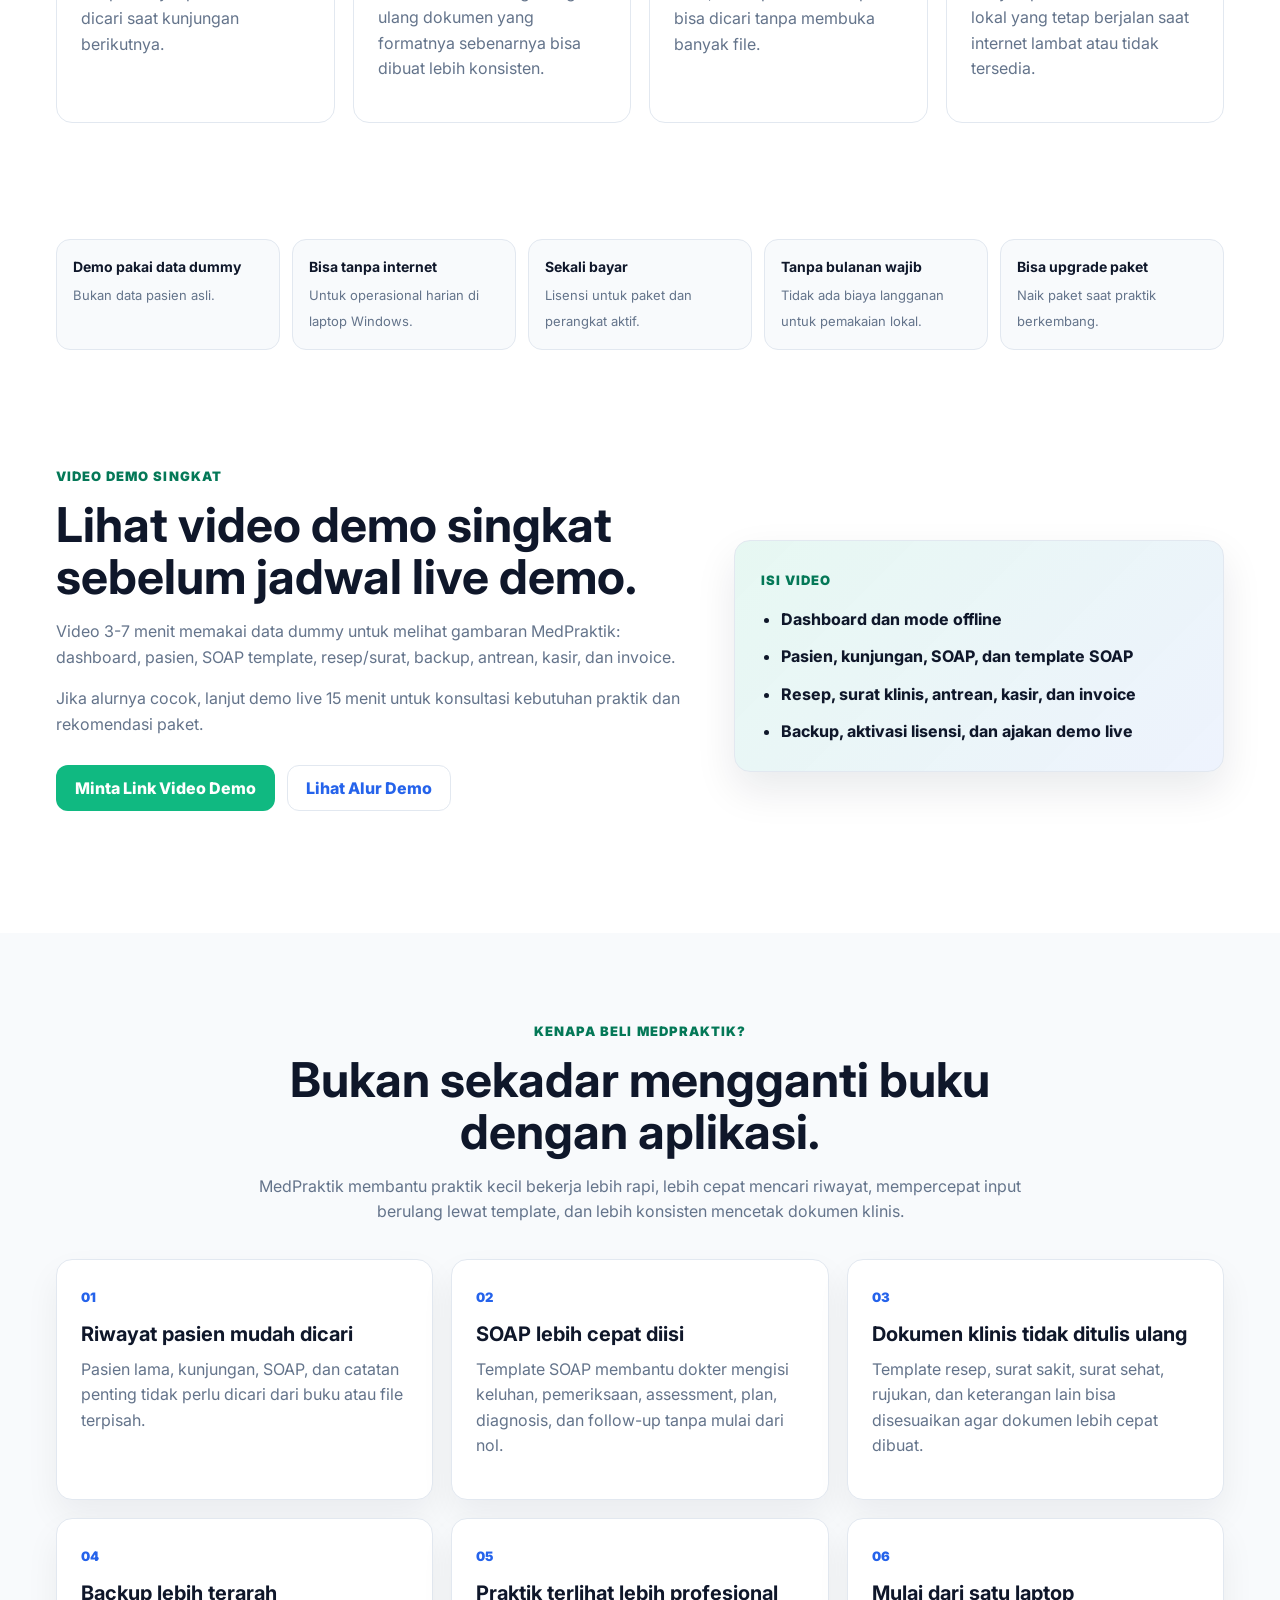
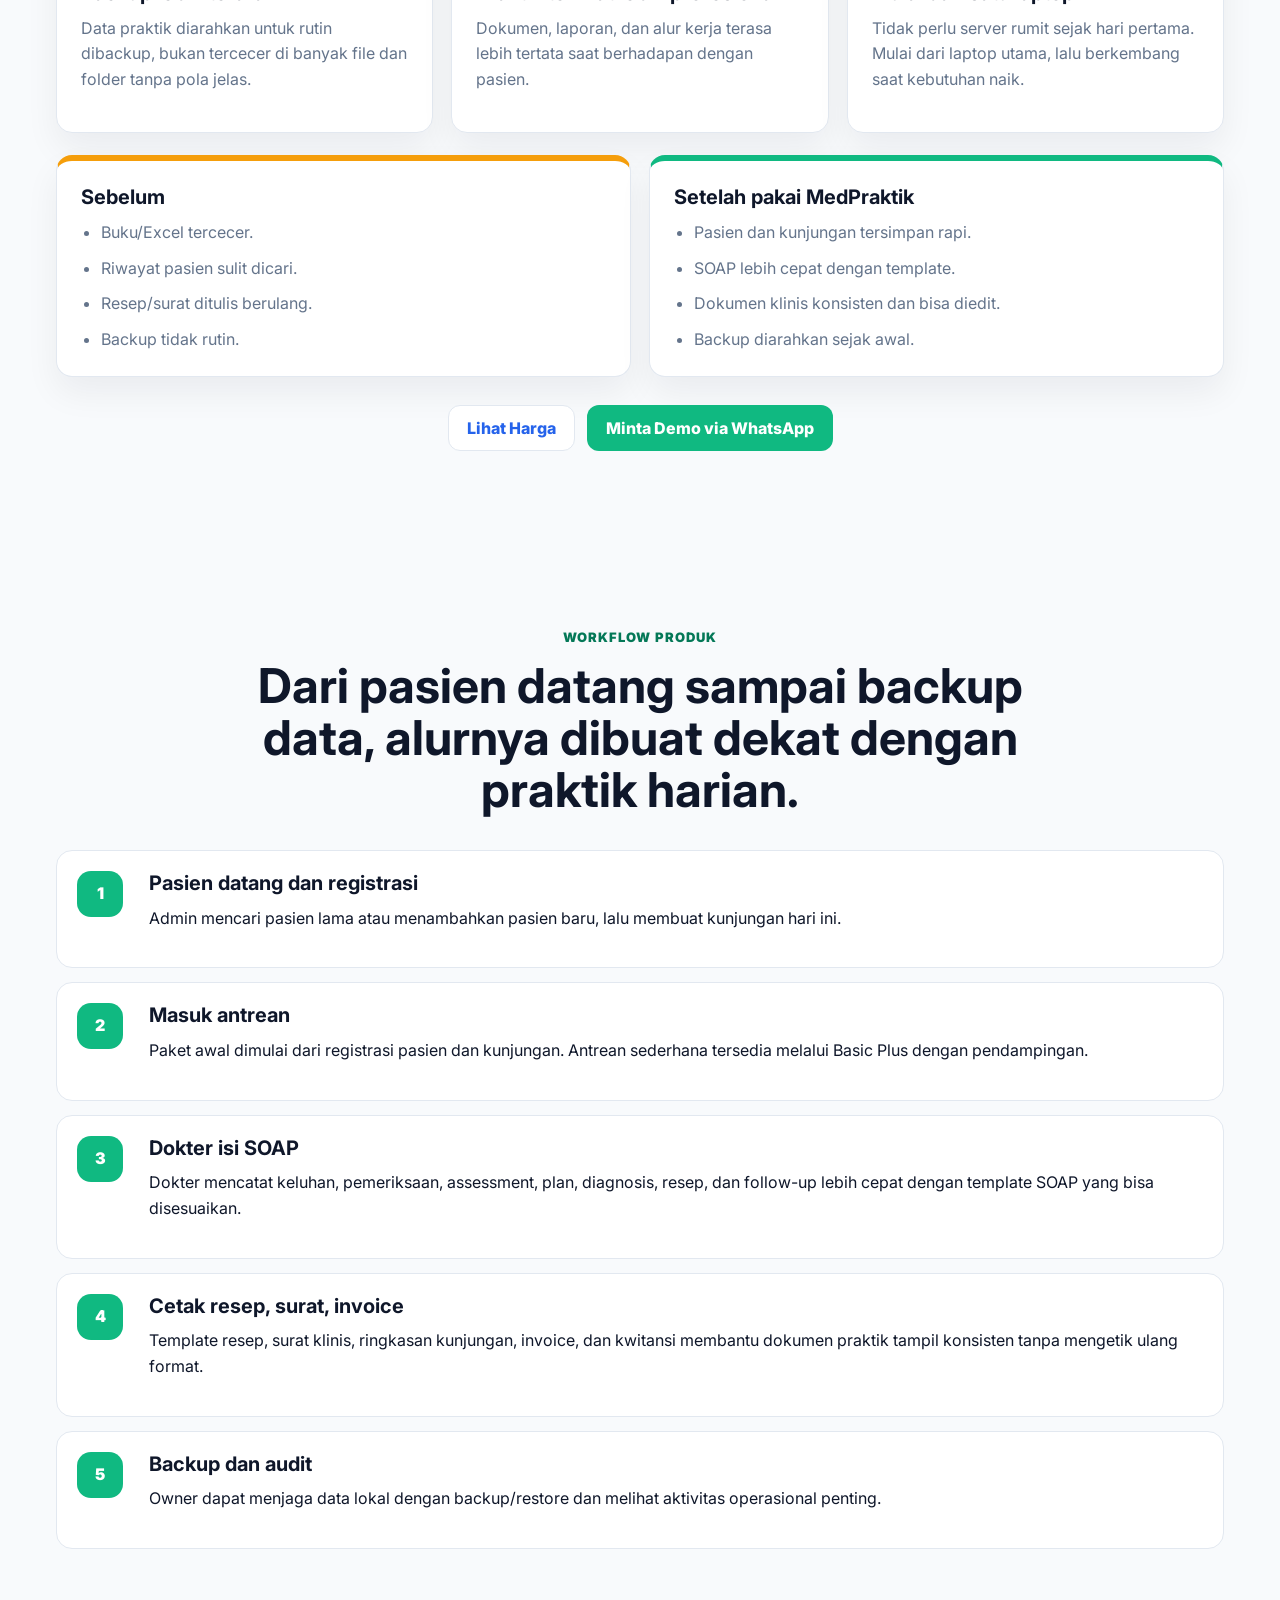
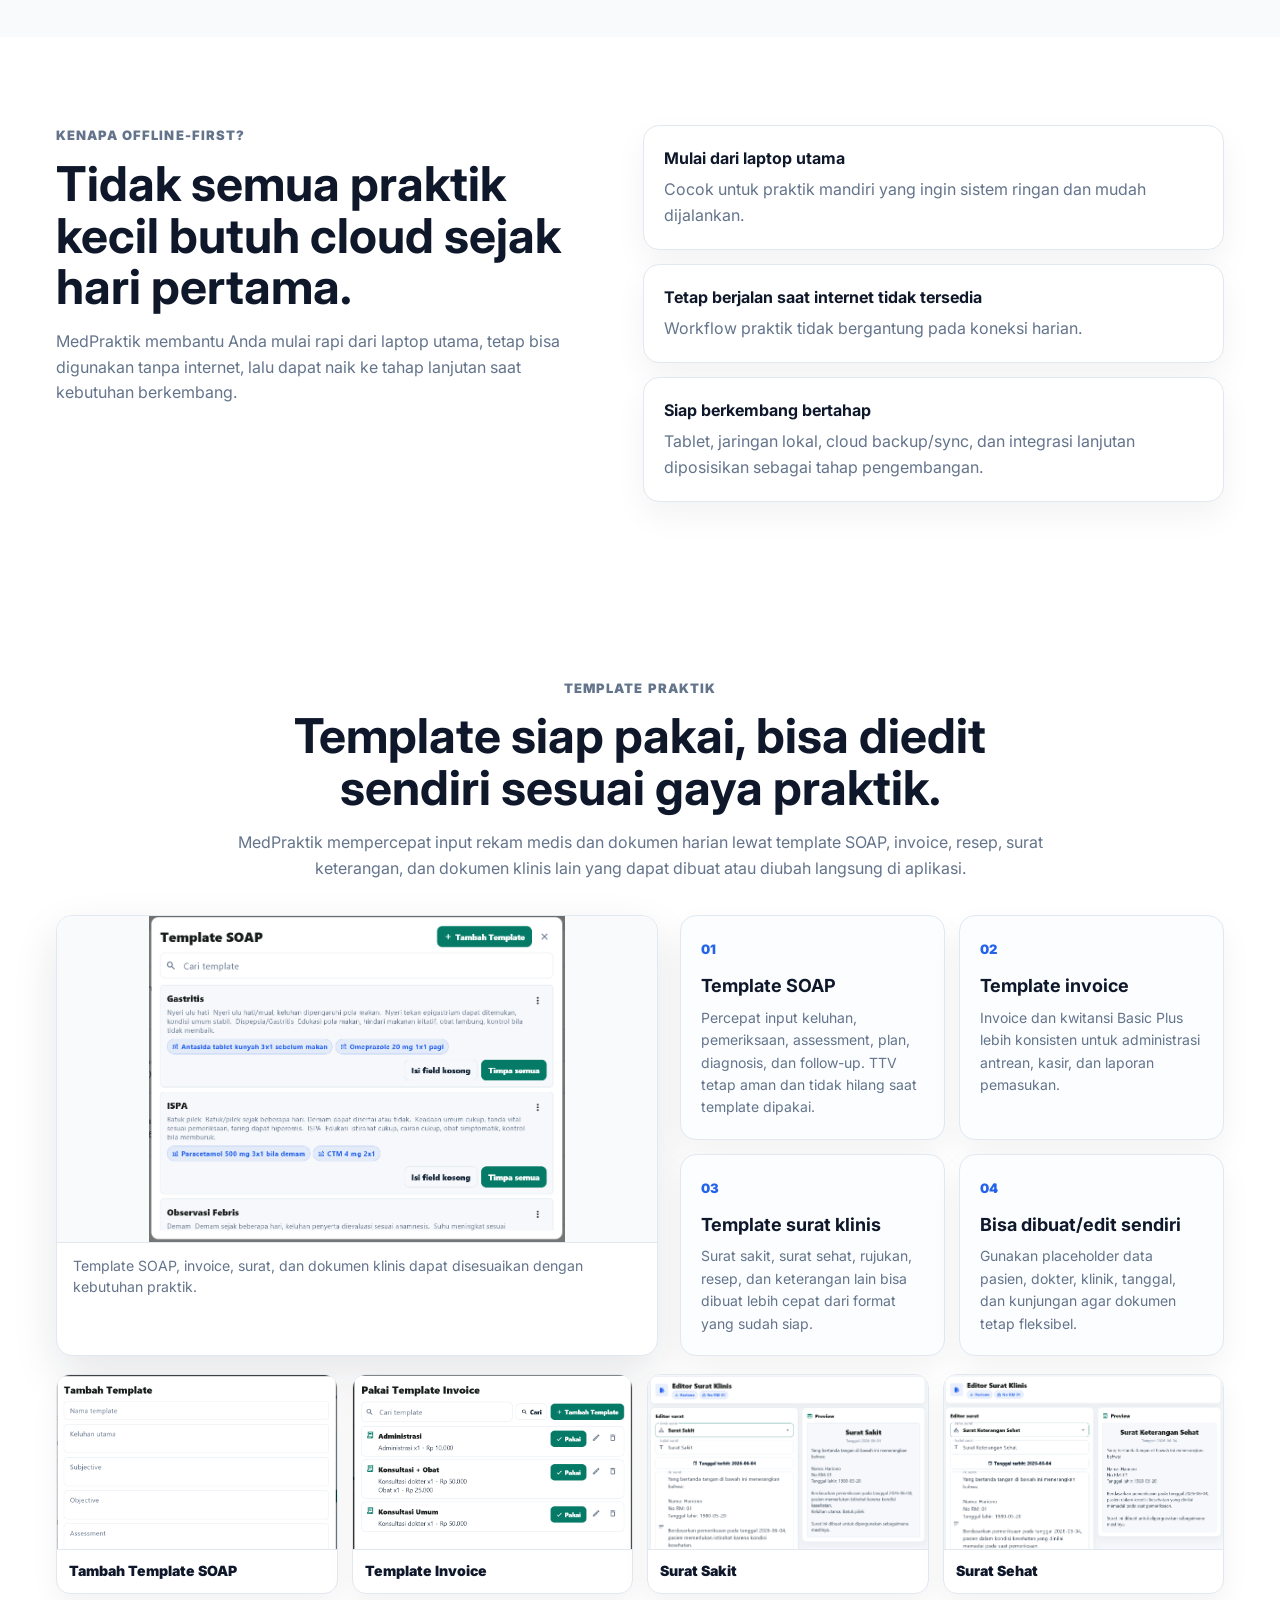
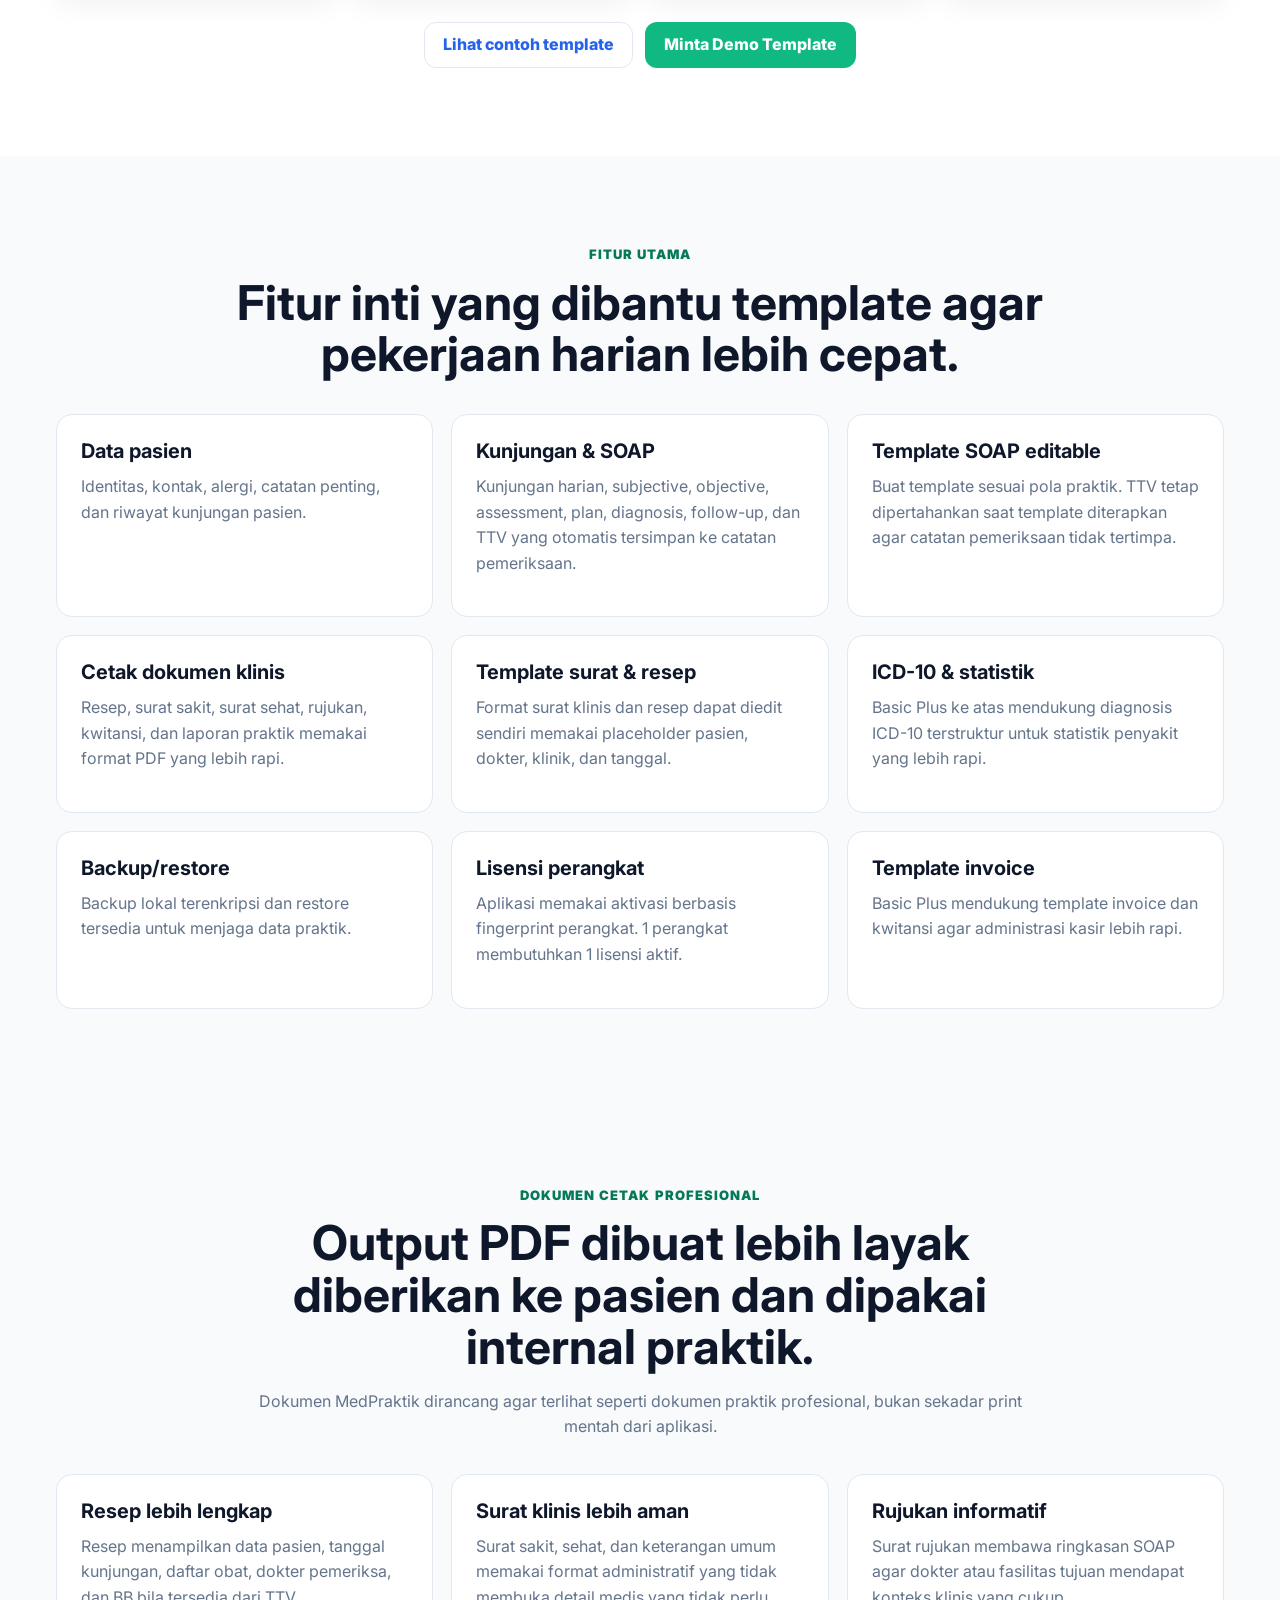
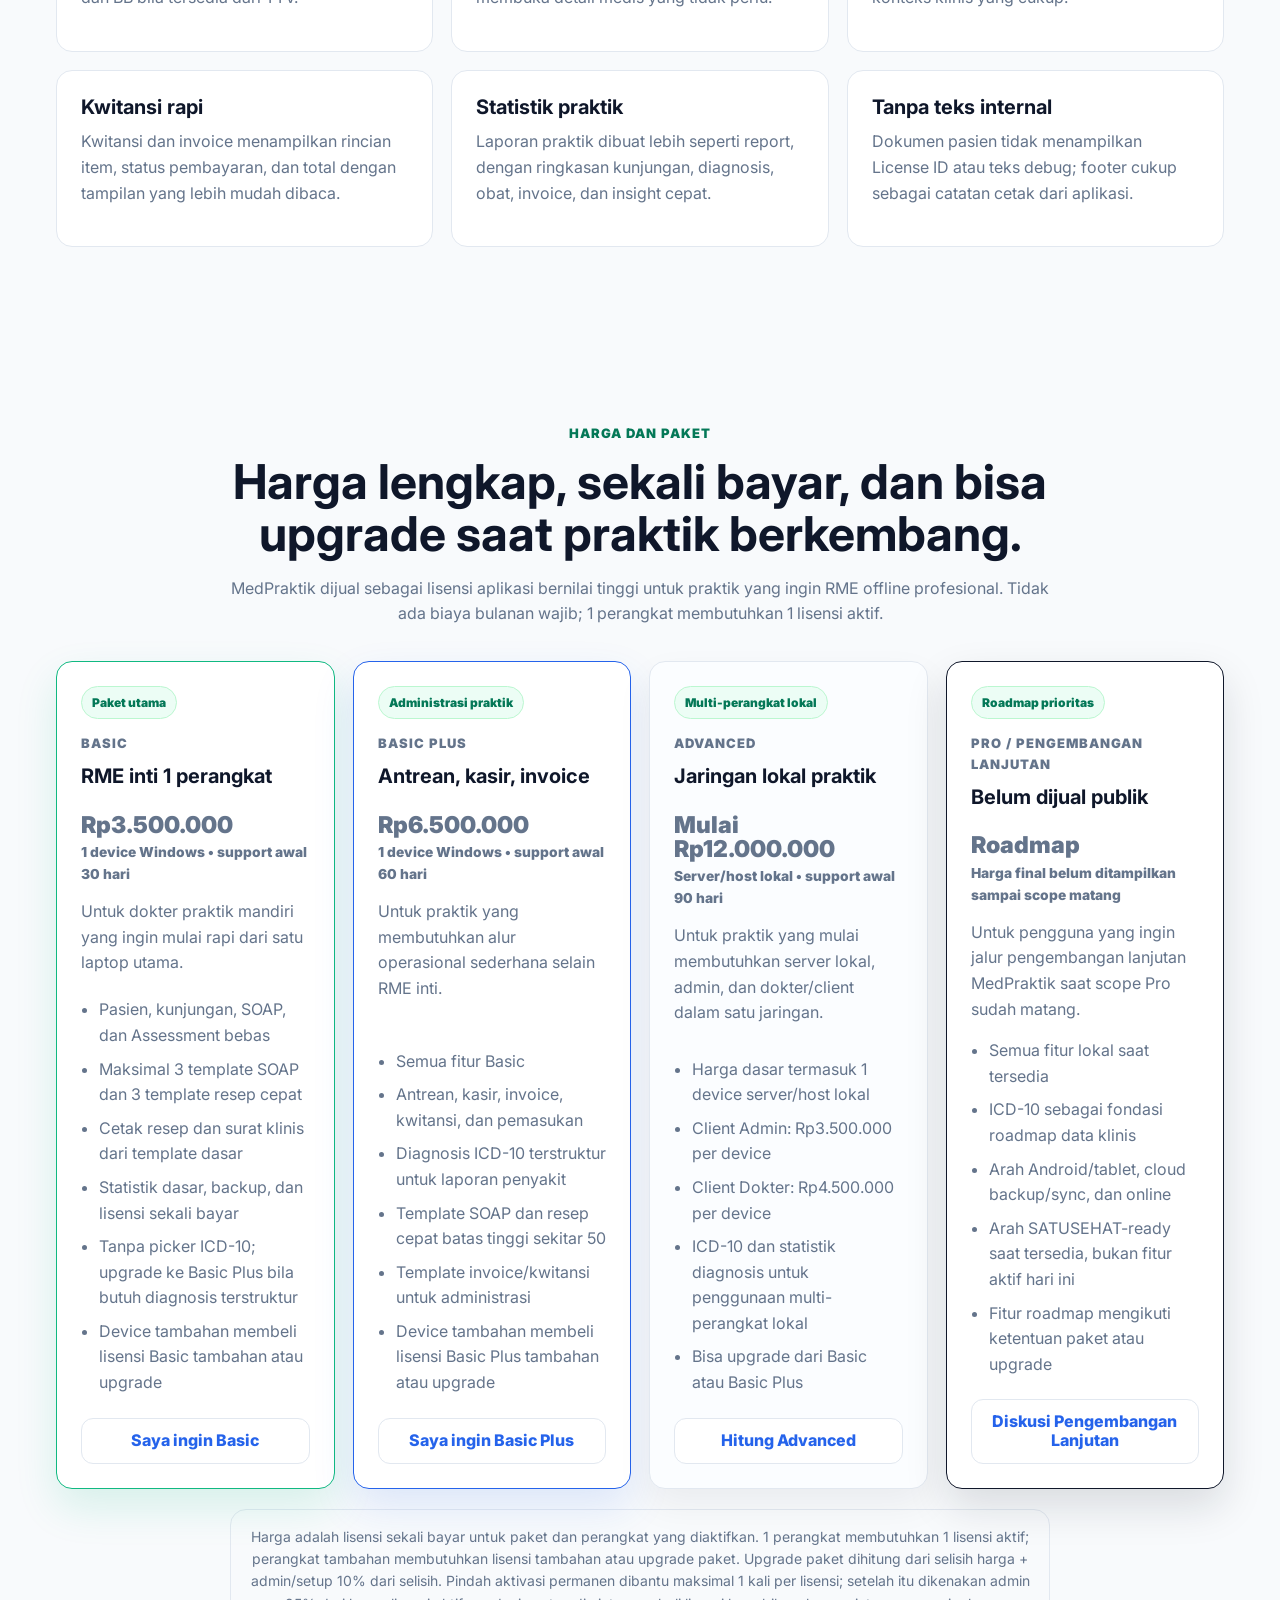
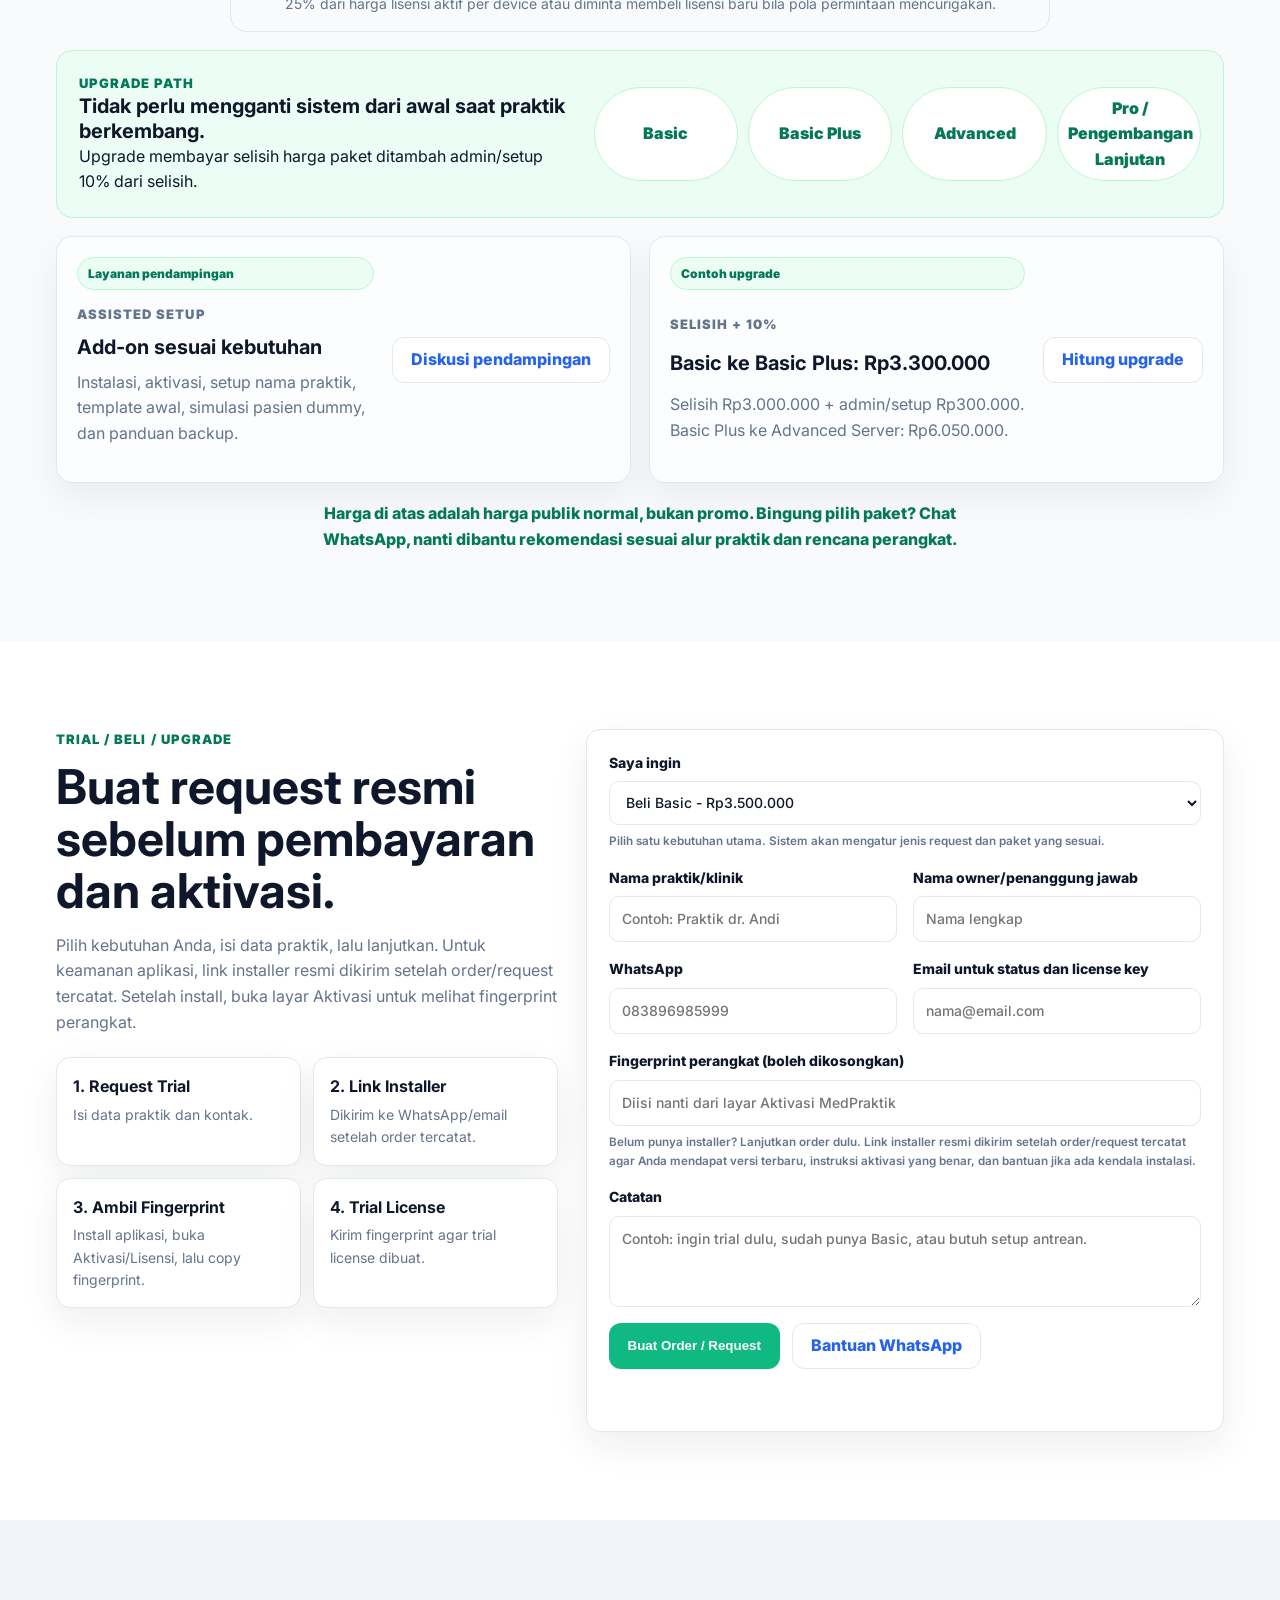
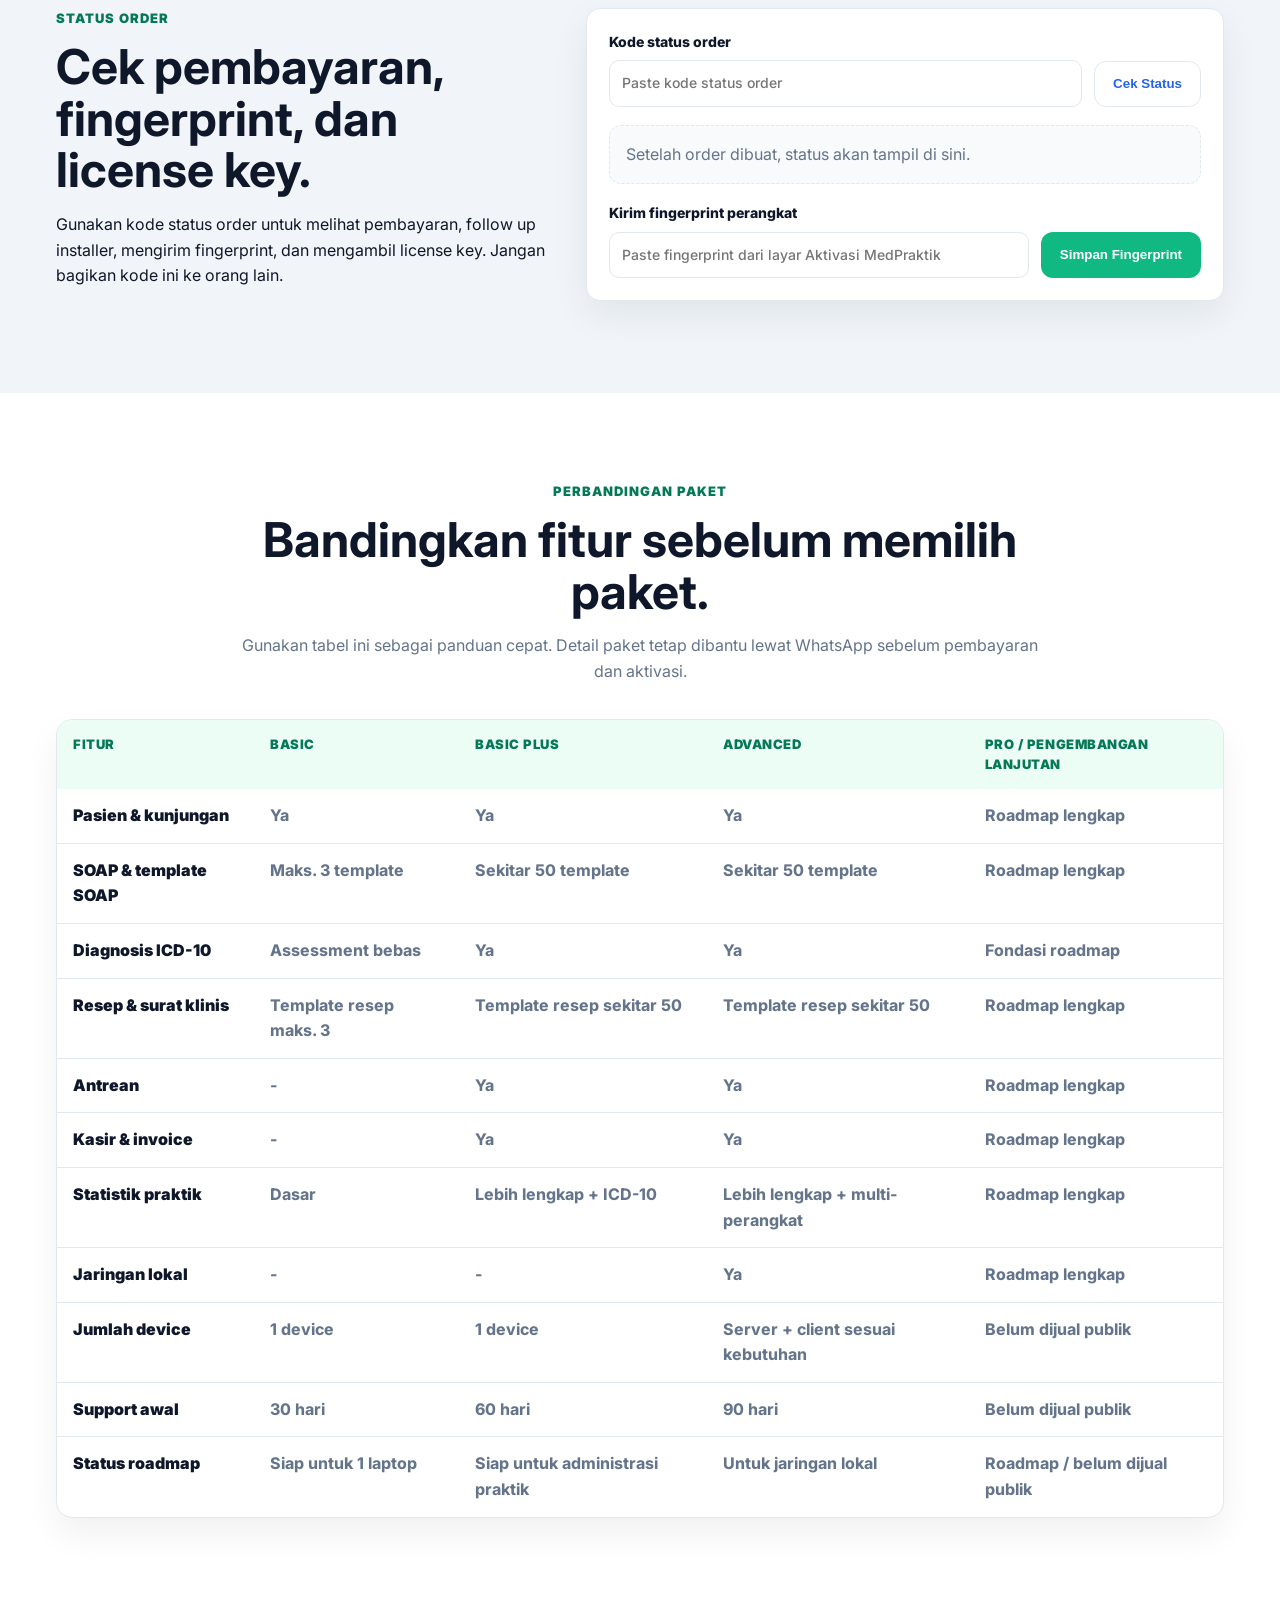
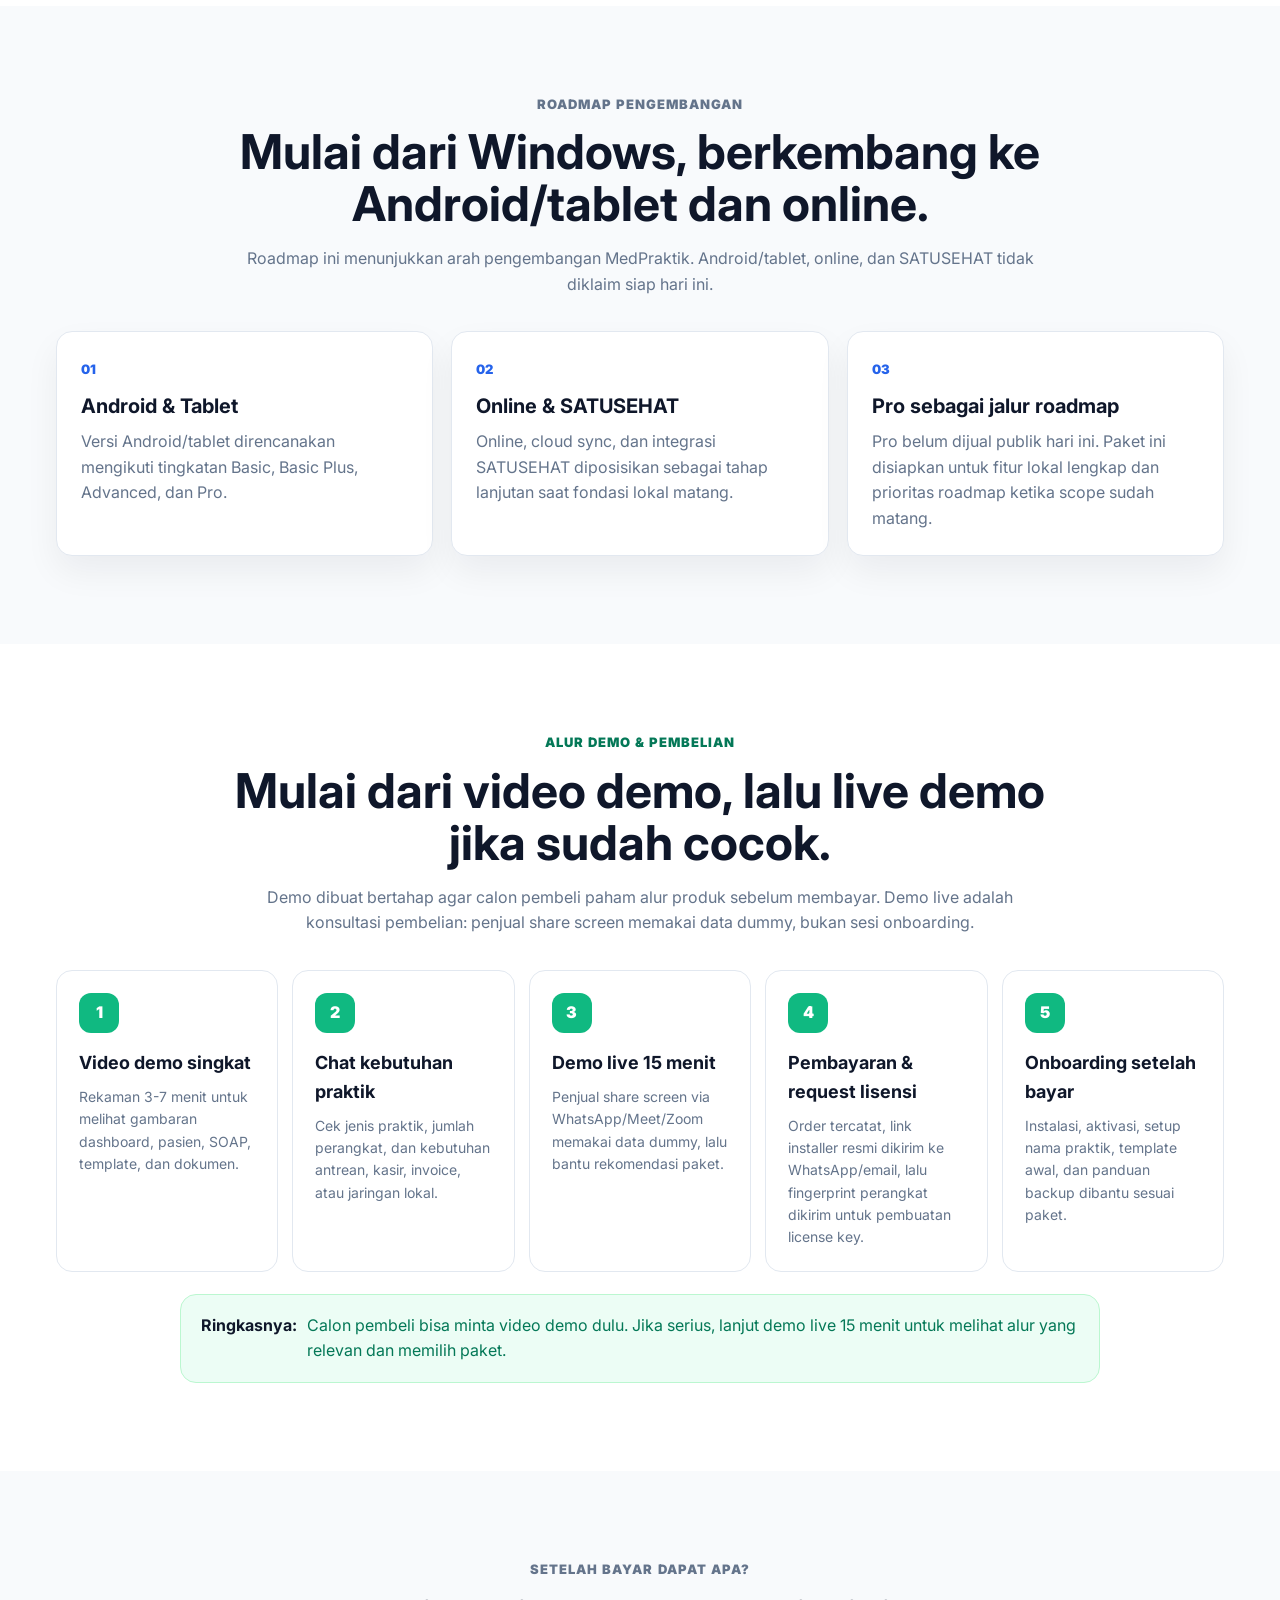
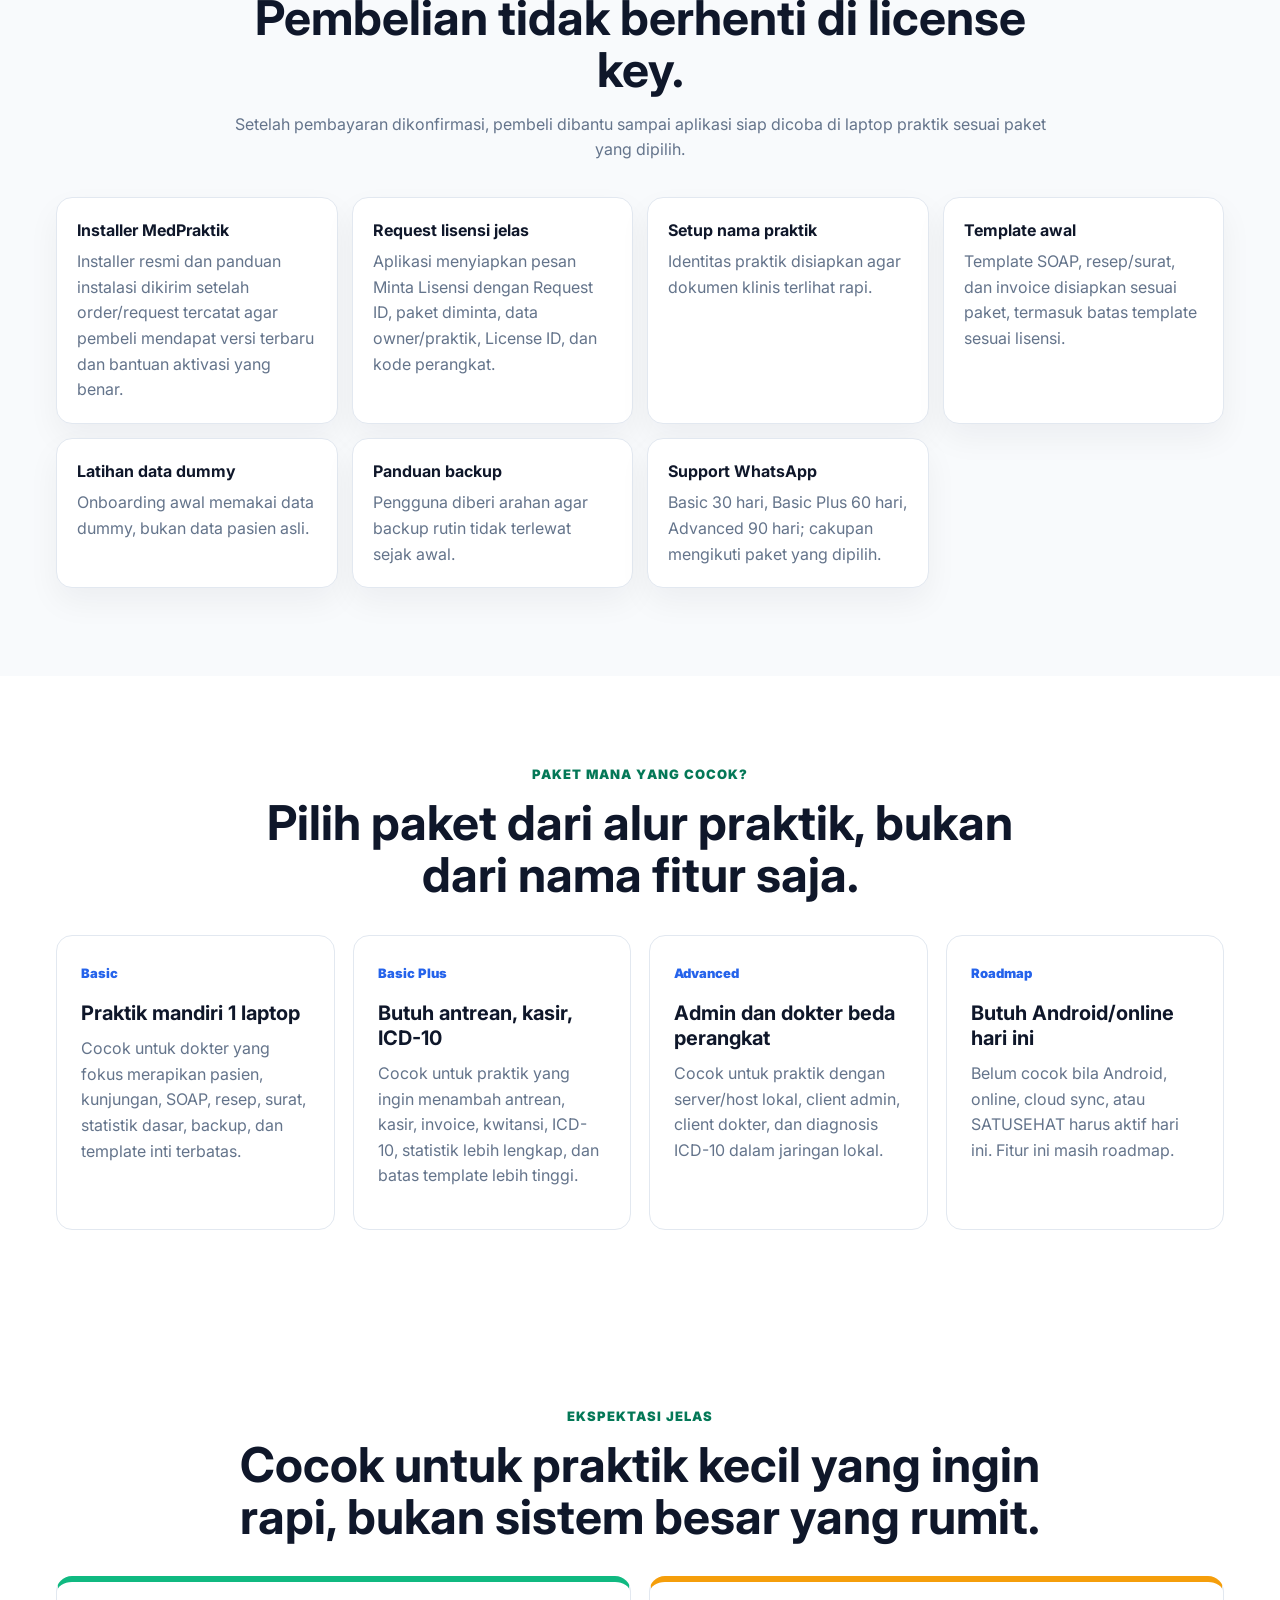
==== commit e8318a5a: "Improve order status guidance copy" ====
--- a/index.html
+++ b/index.html
@@ -511,13 +511,13 @@
           <div>
             <p class="eyebrow">Status order</p>
             <h2>Cek pembayaran, fingerprint, dan license key.</h2>
-            <p>Gunakan link cek status dari order Anda untuk melihat pembayaran, follow up installer, mengirim fingerprint, dan mengambil license key. Jangan bagikan link ini ke orang lain.</p>
+            <p>Gunakan kode status order untuk melihat pembayaran, follow up installer, mengirim fingerprint, dan mengambil license key. Jangan bagikan kode ini ke orang lain.</p>
           </div>
           <div class="status-panel">
             <form class="status-checker" data-status-form>
               <label>
                 Kode status order
-                <input name="accessToken" type="text" autocomplete="off" placeholder="Kode dari link cek status order">
+                <input name="accessToken" type="text" autocomplete="off" placeholder="Paste kode status order">
               </label>
               <button class="button secondary" type="submit">Cek Status</button>
             </form>
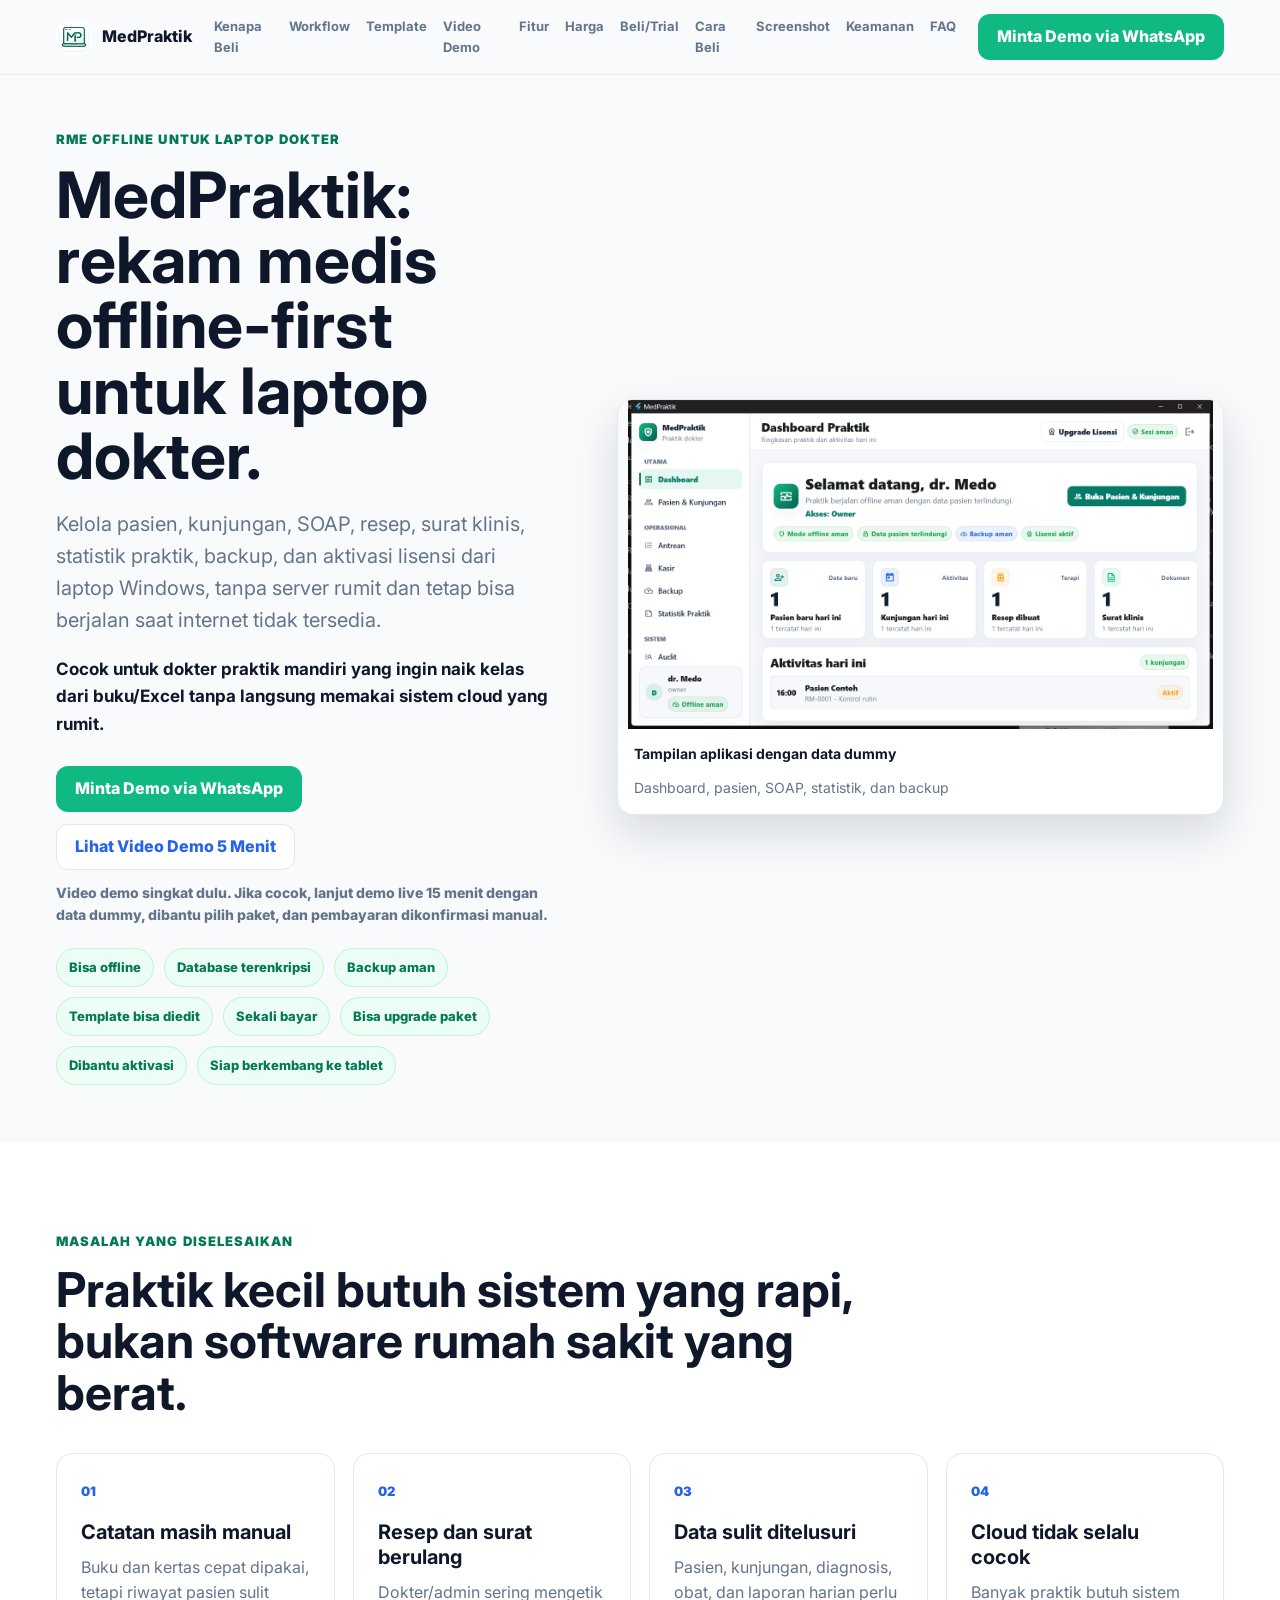
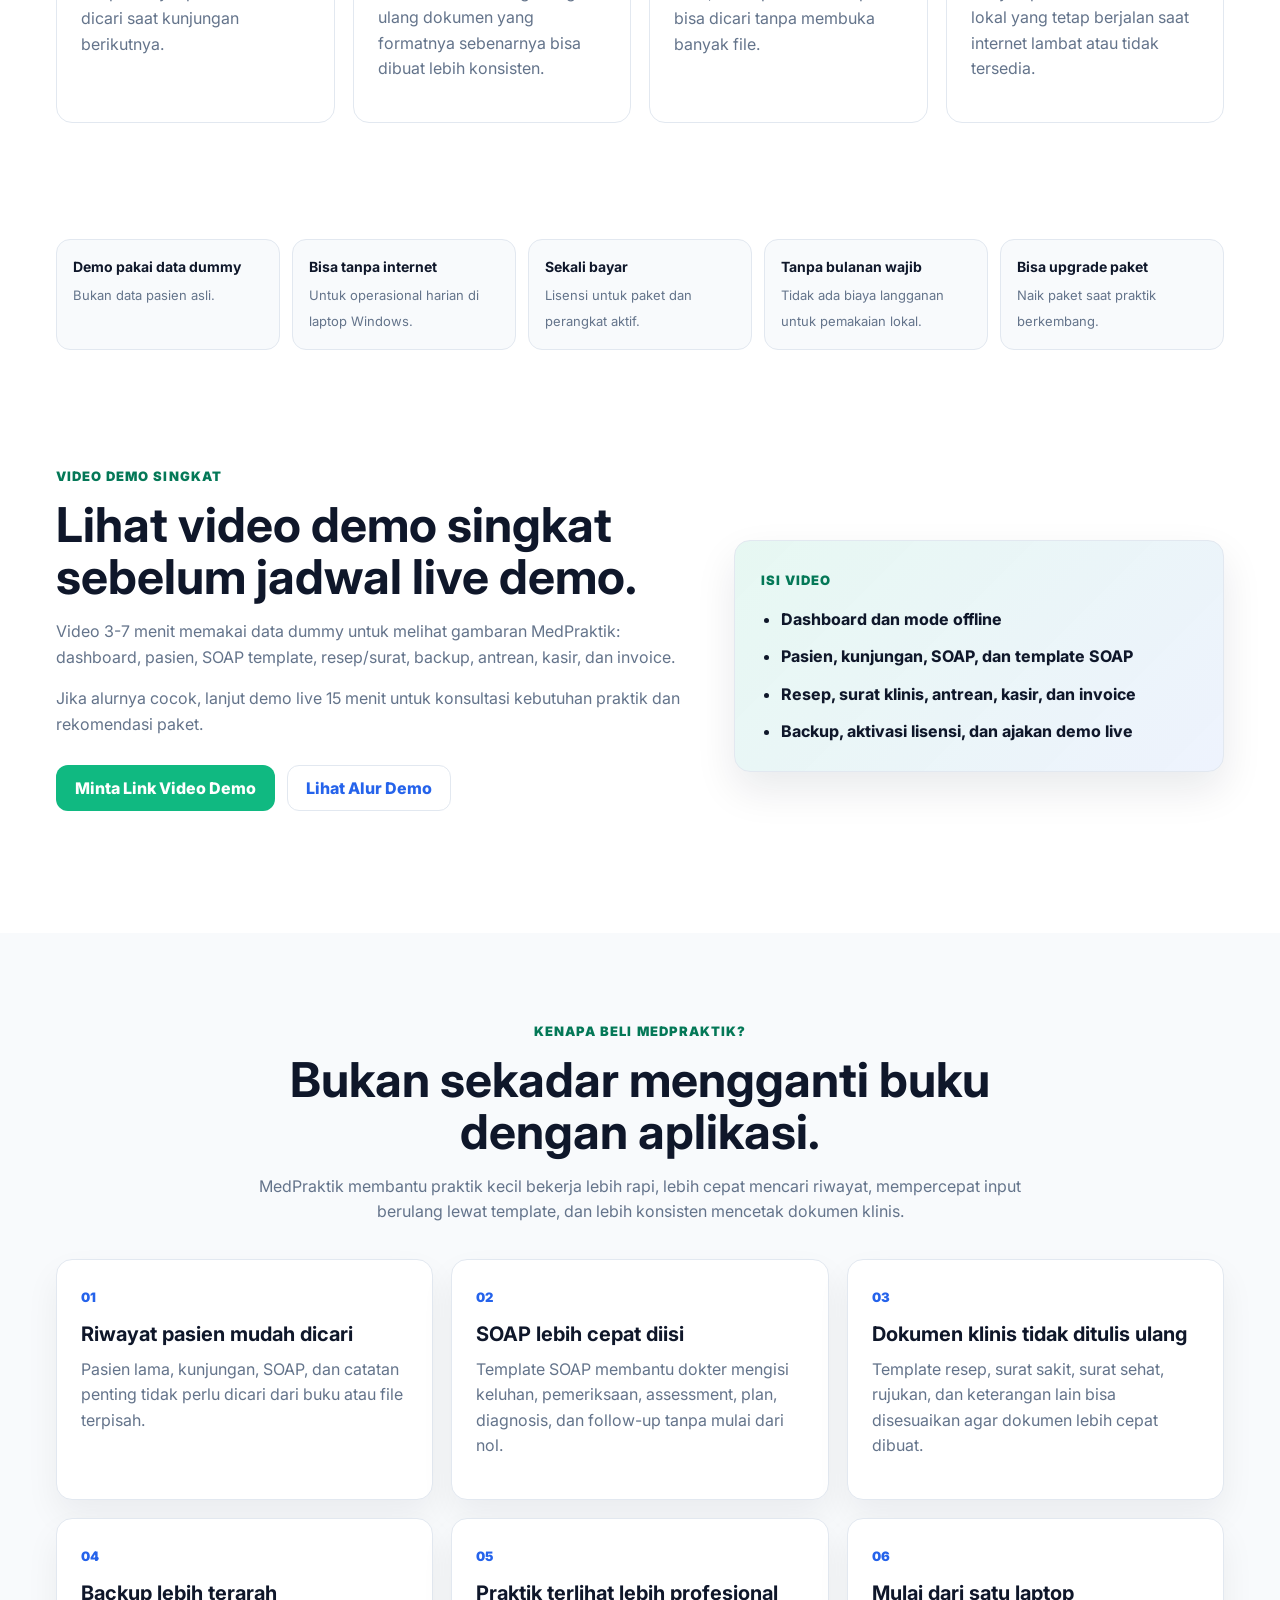
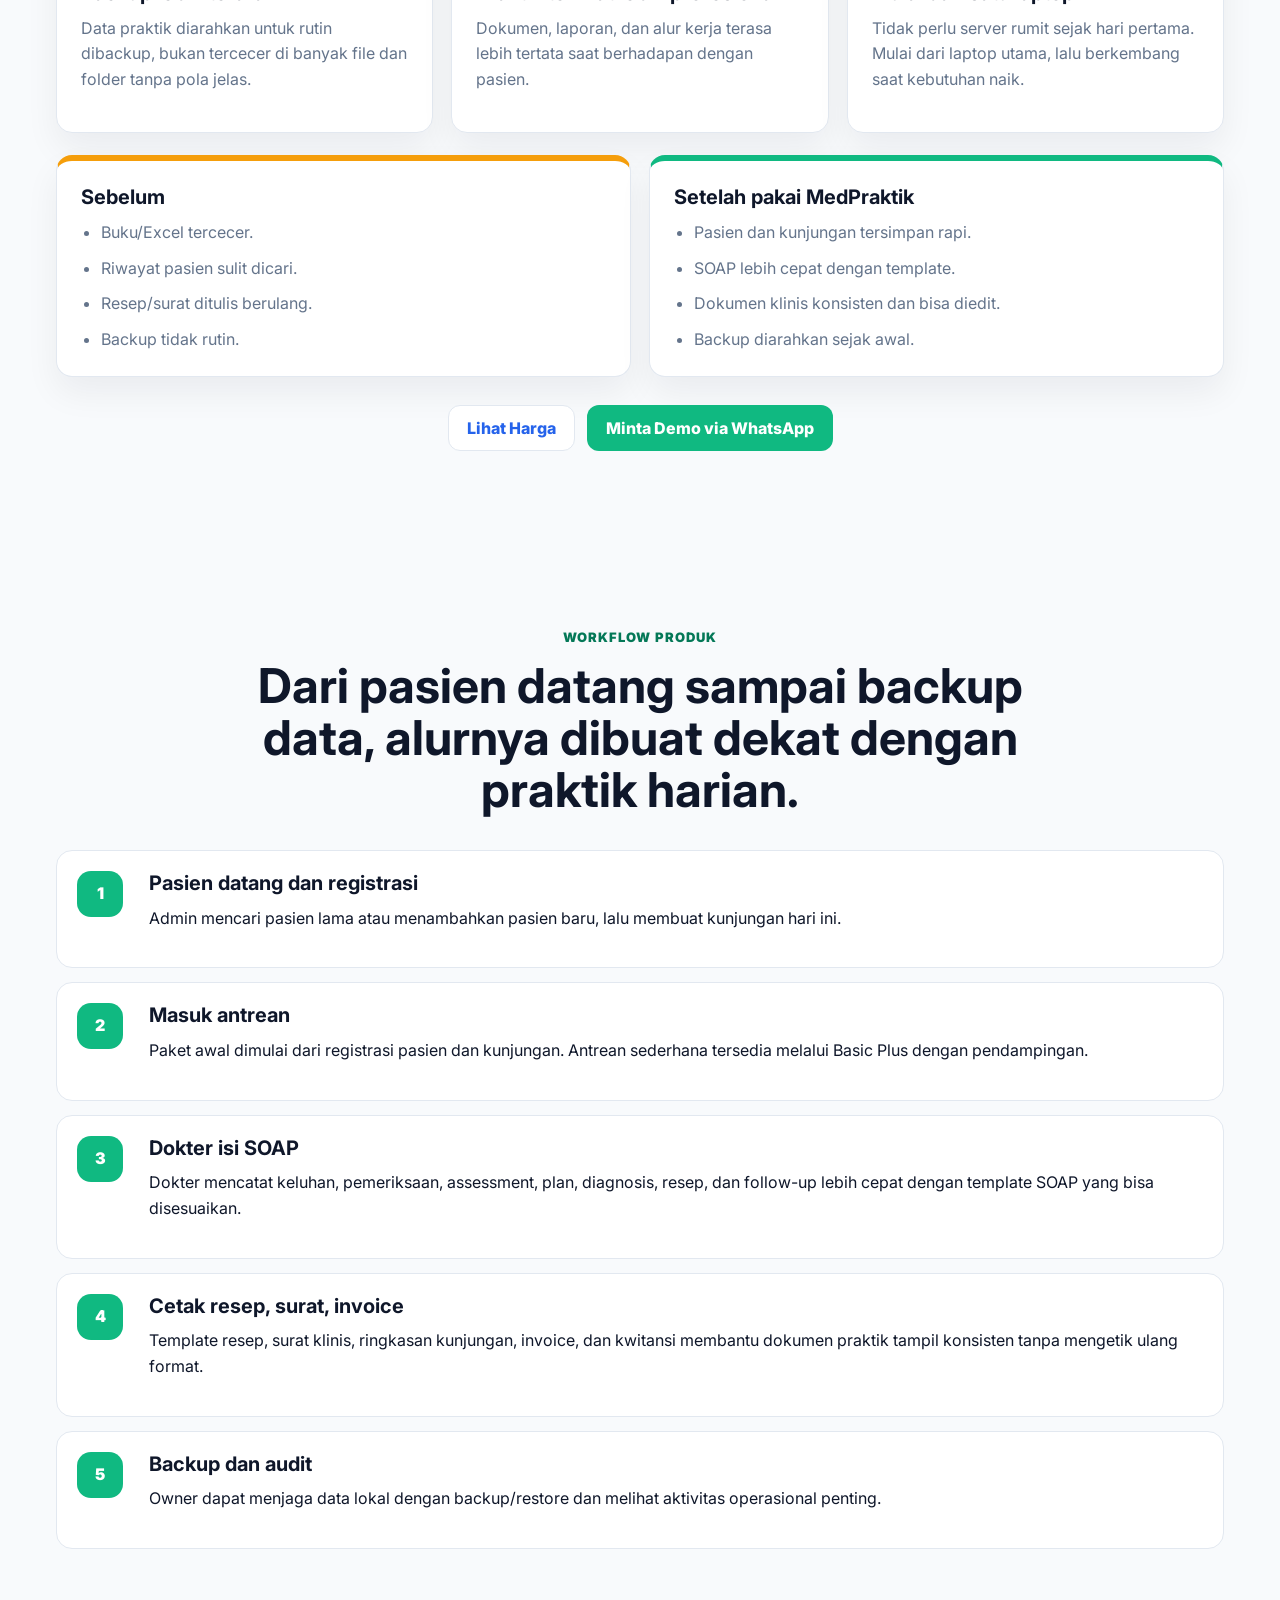
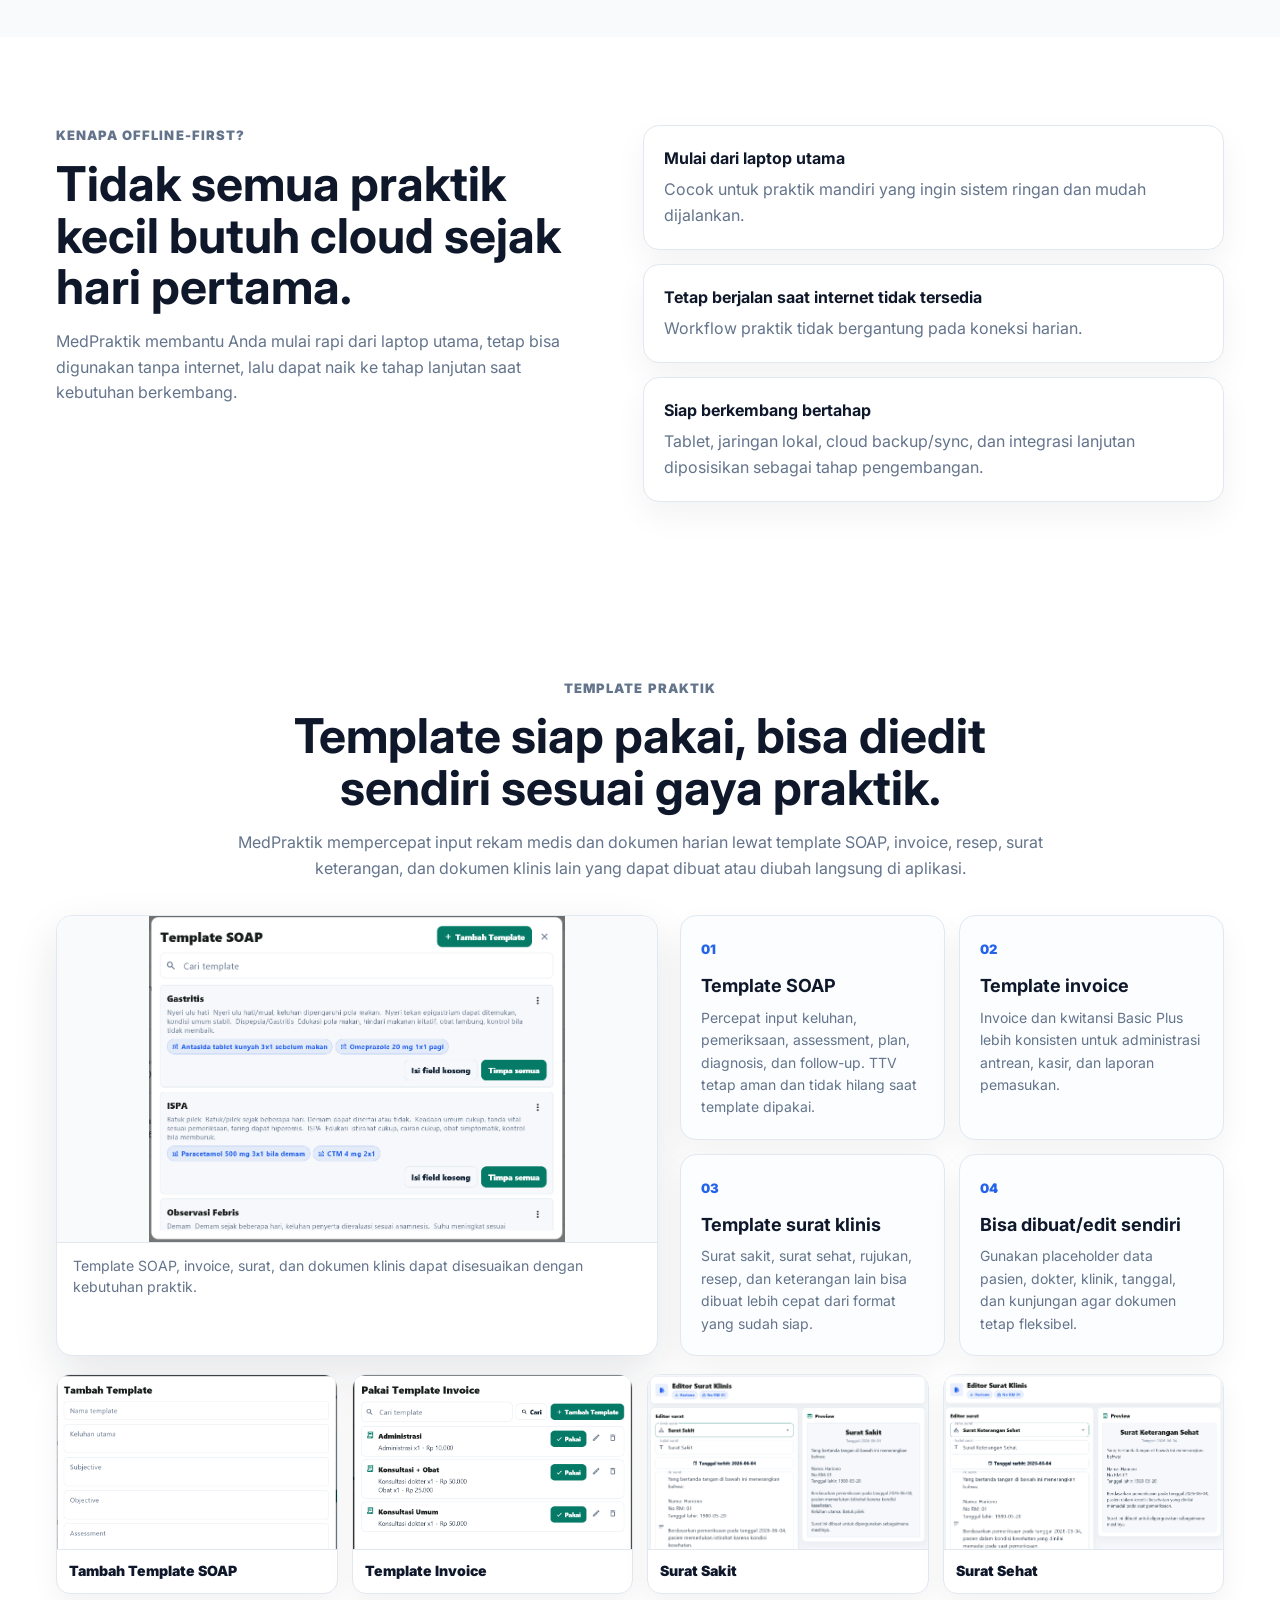
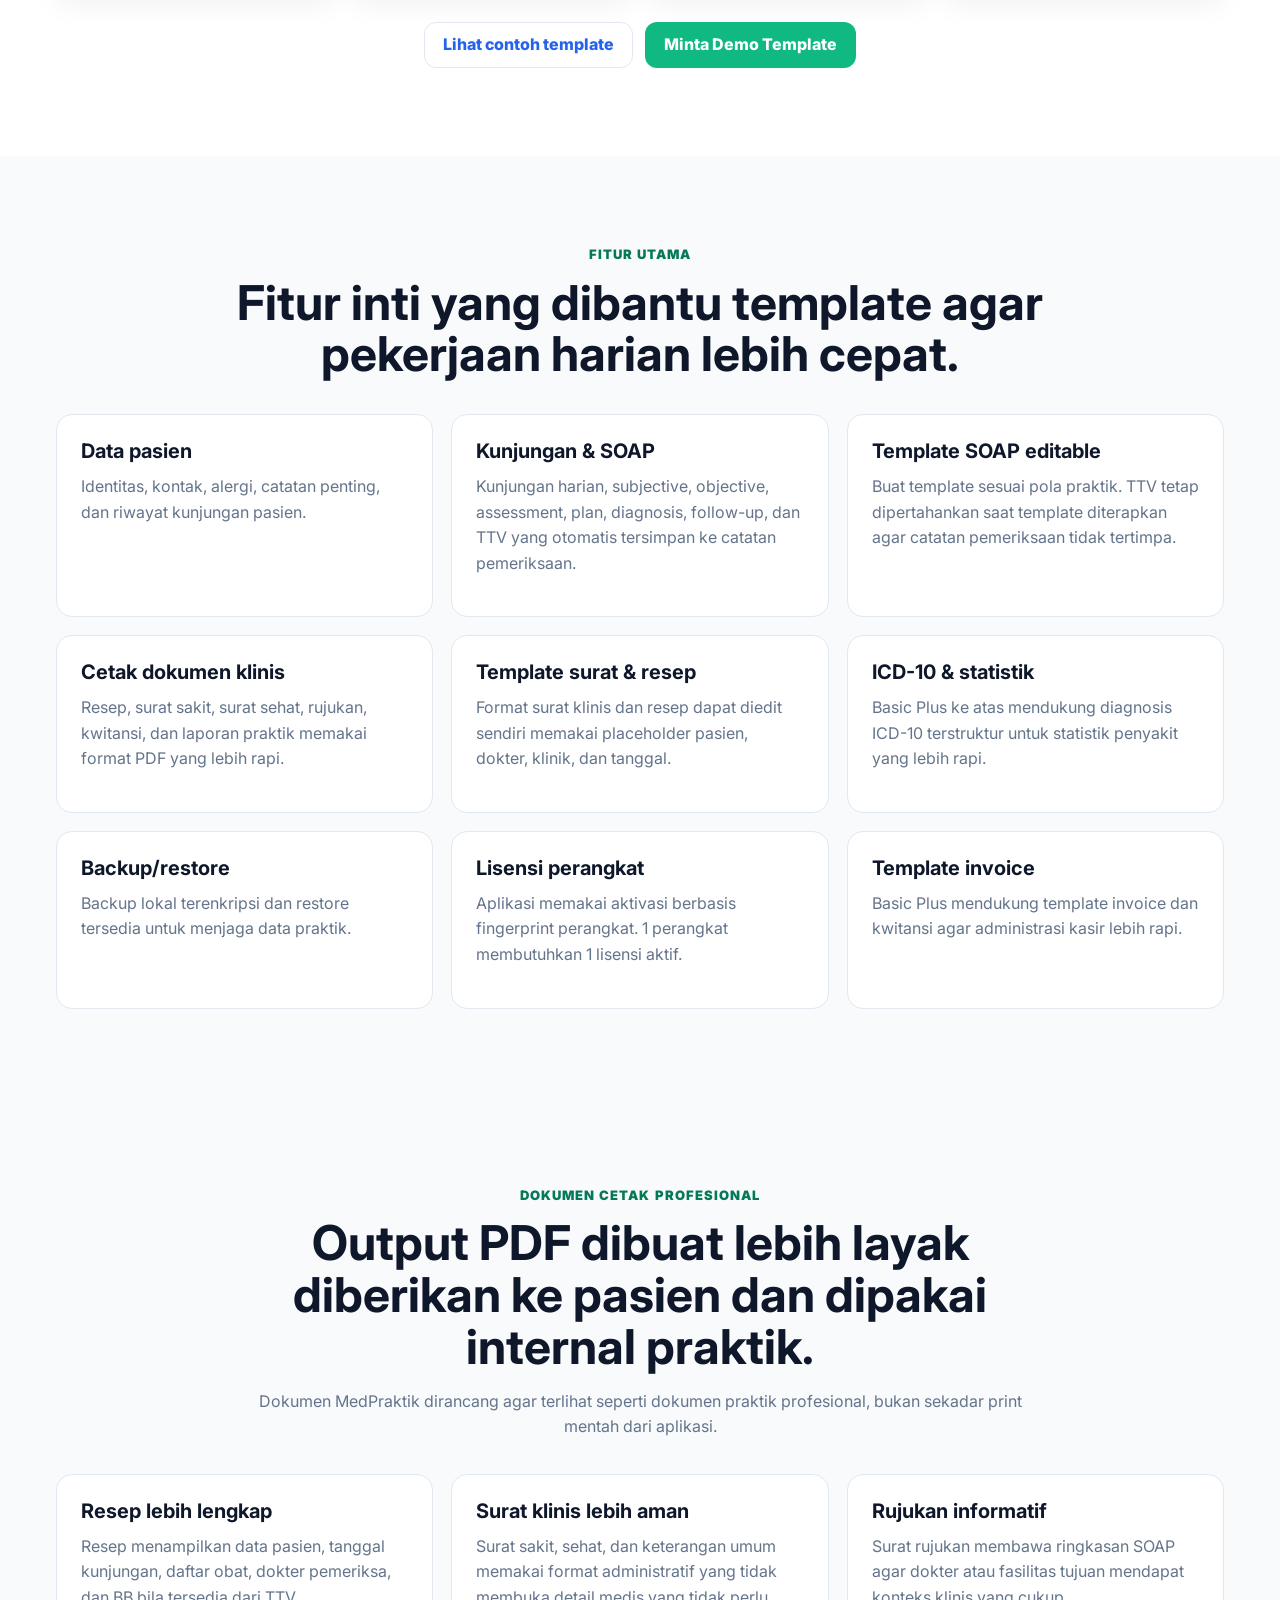
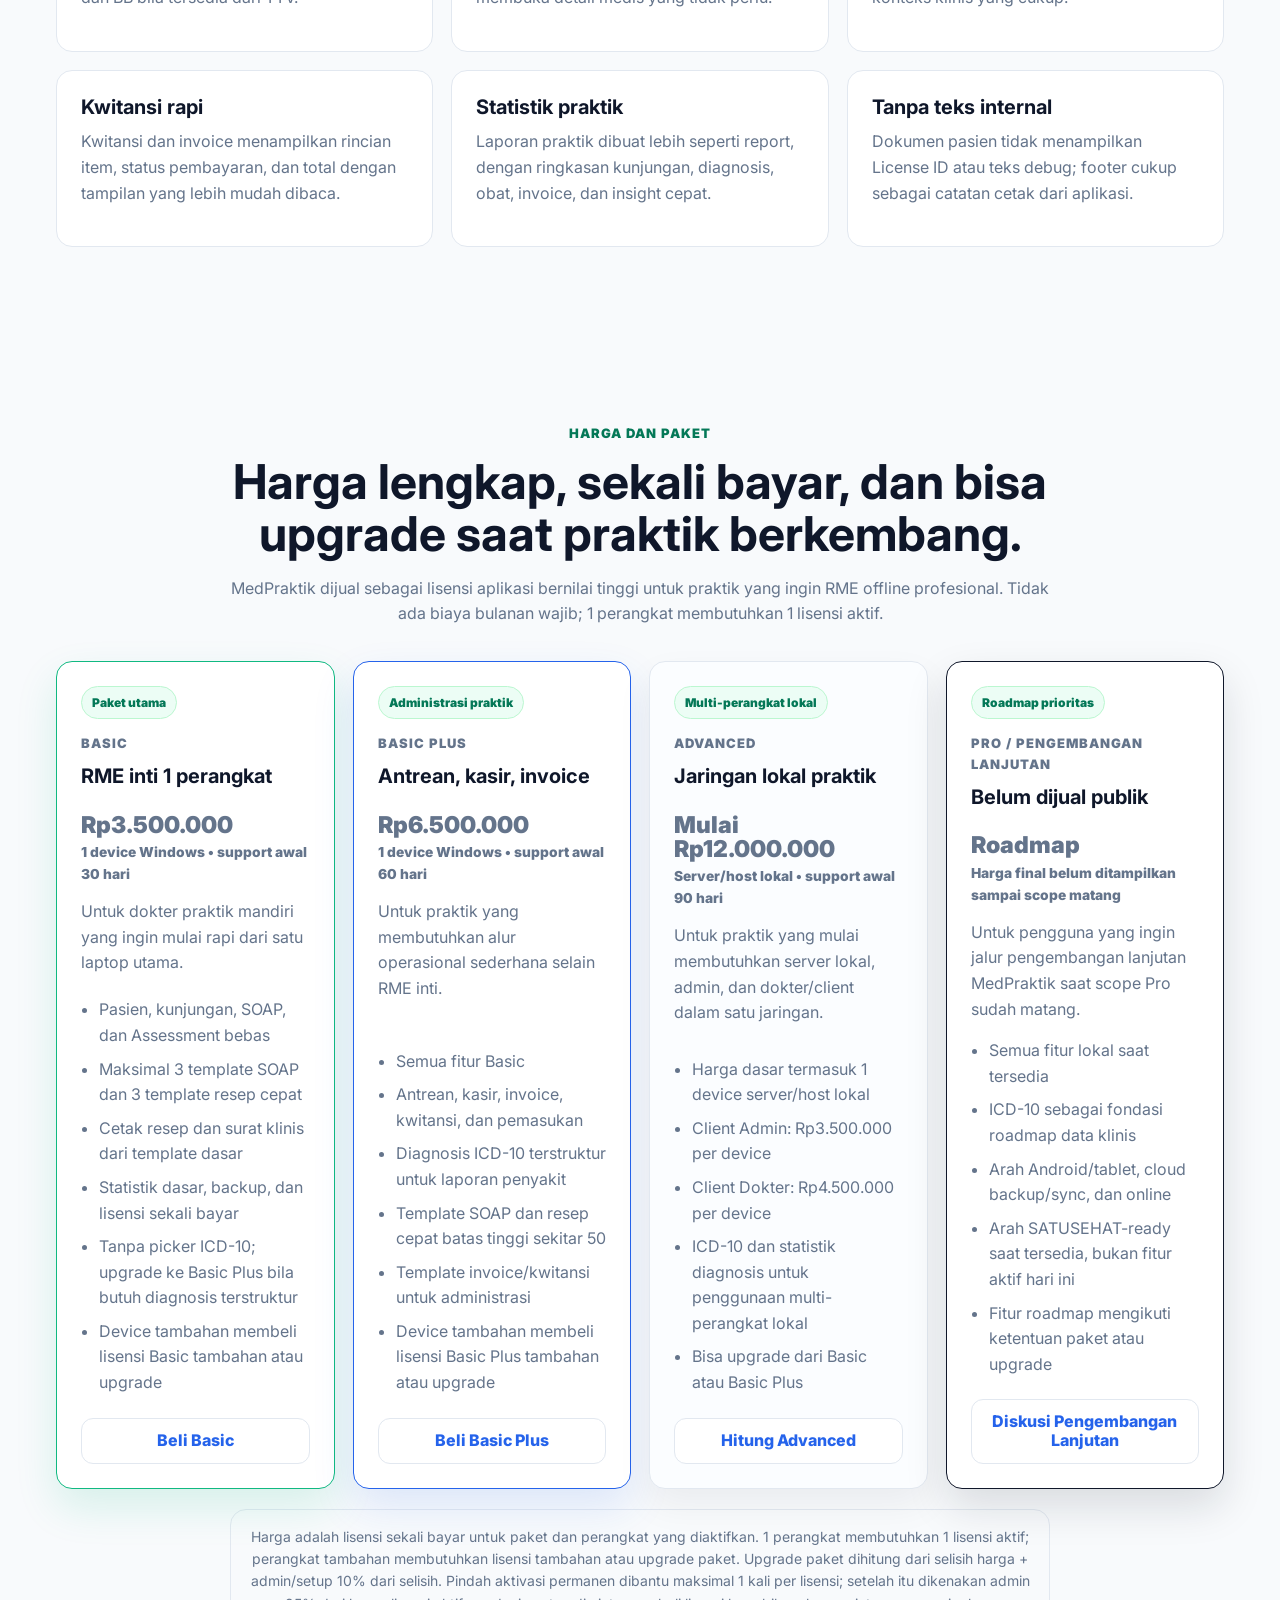
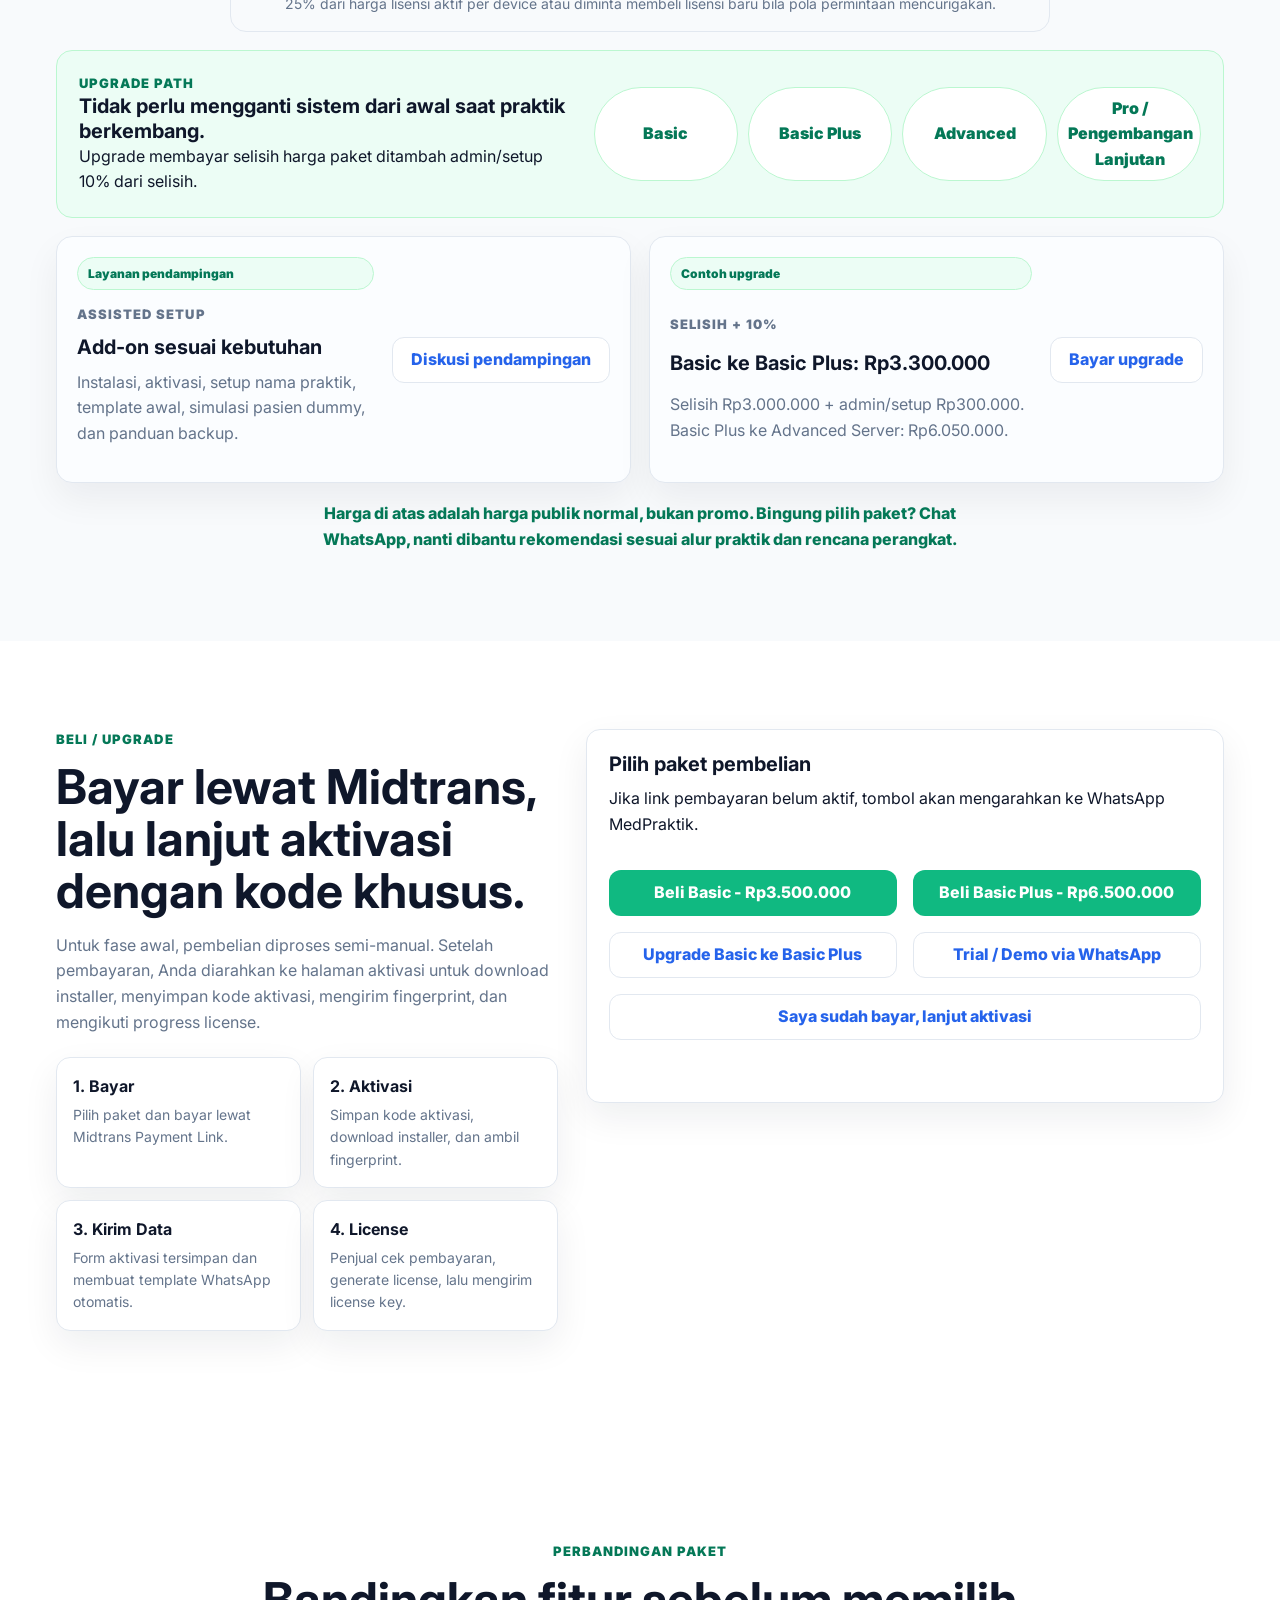
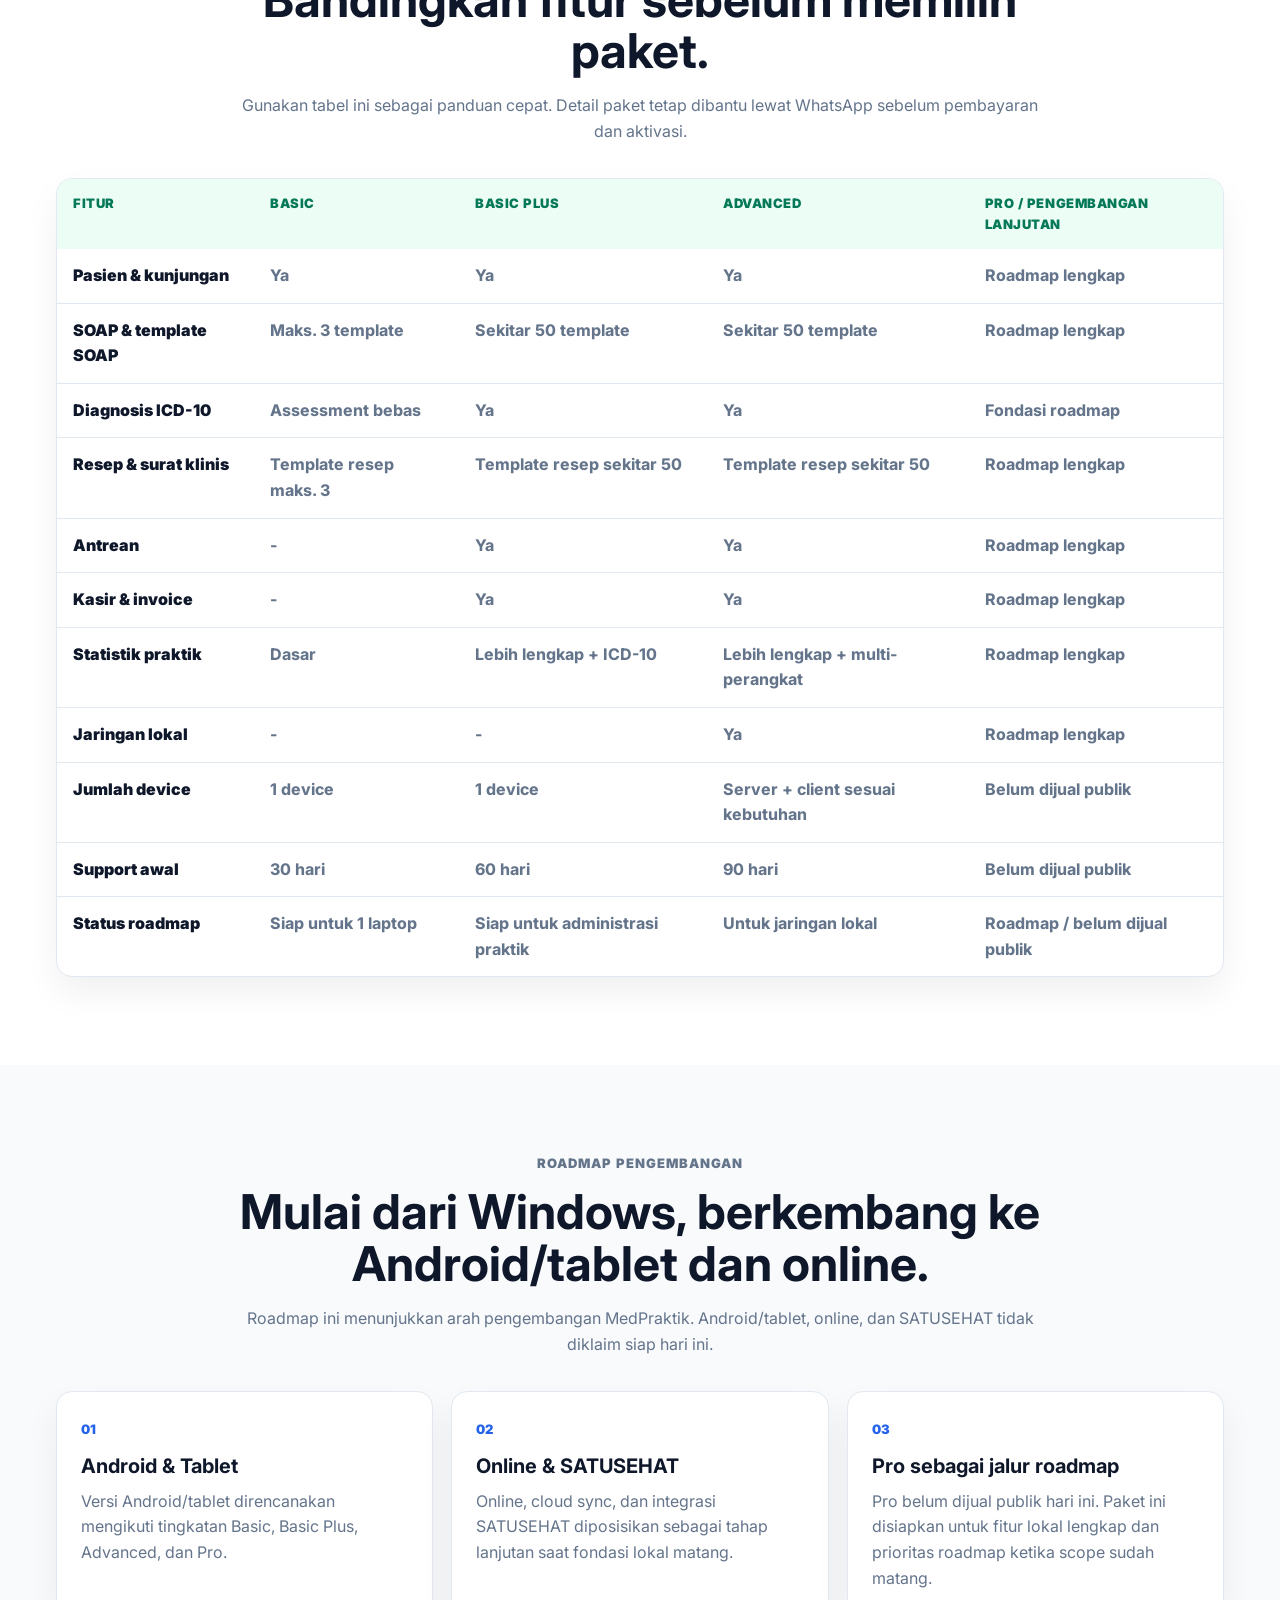
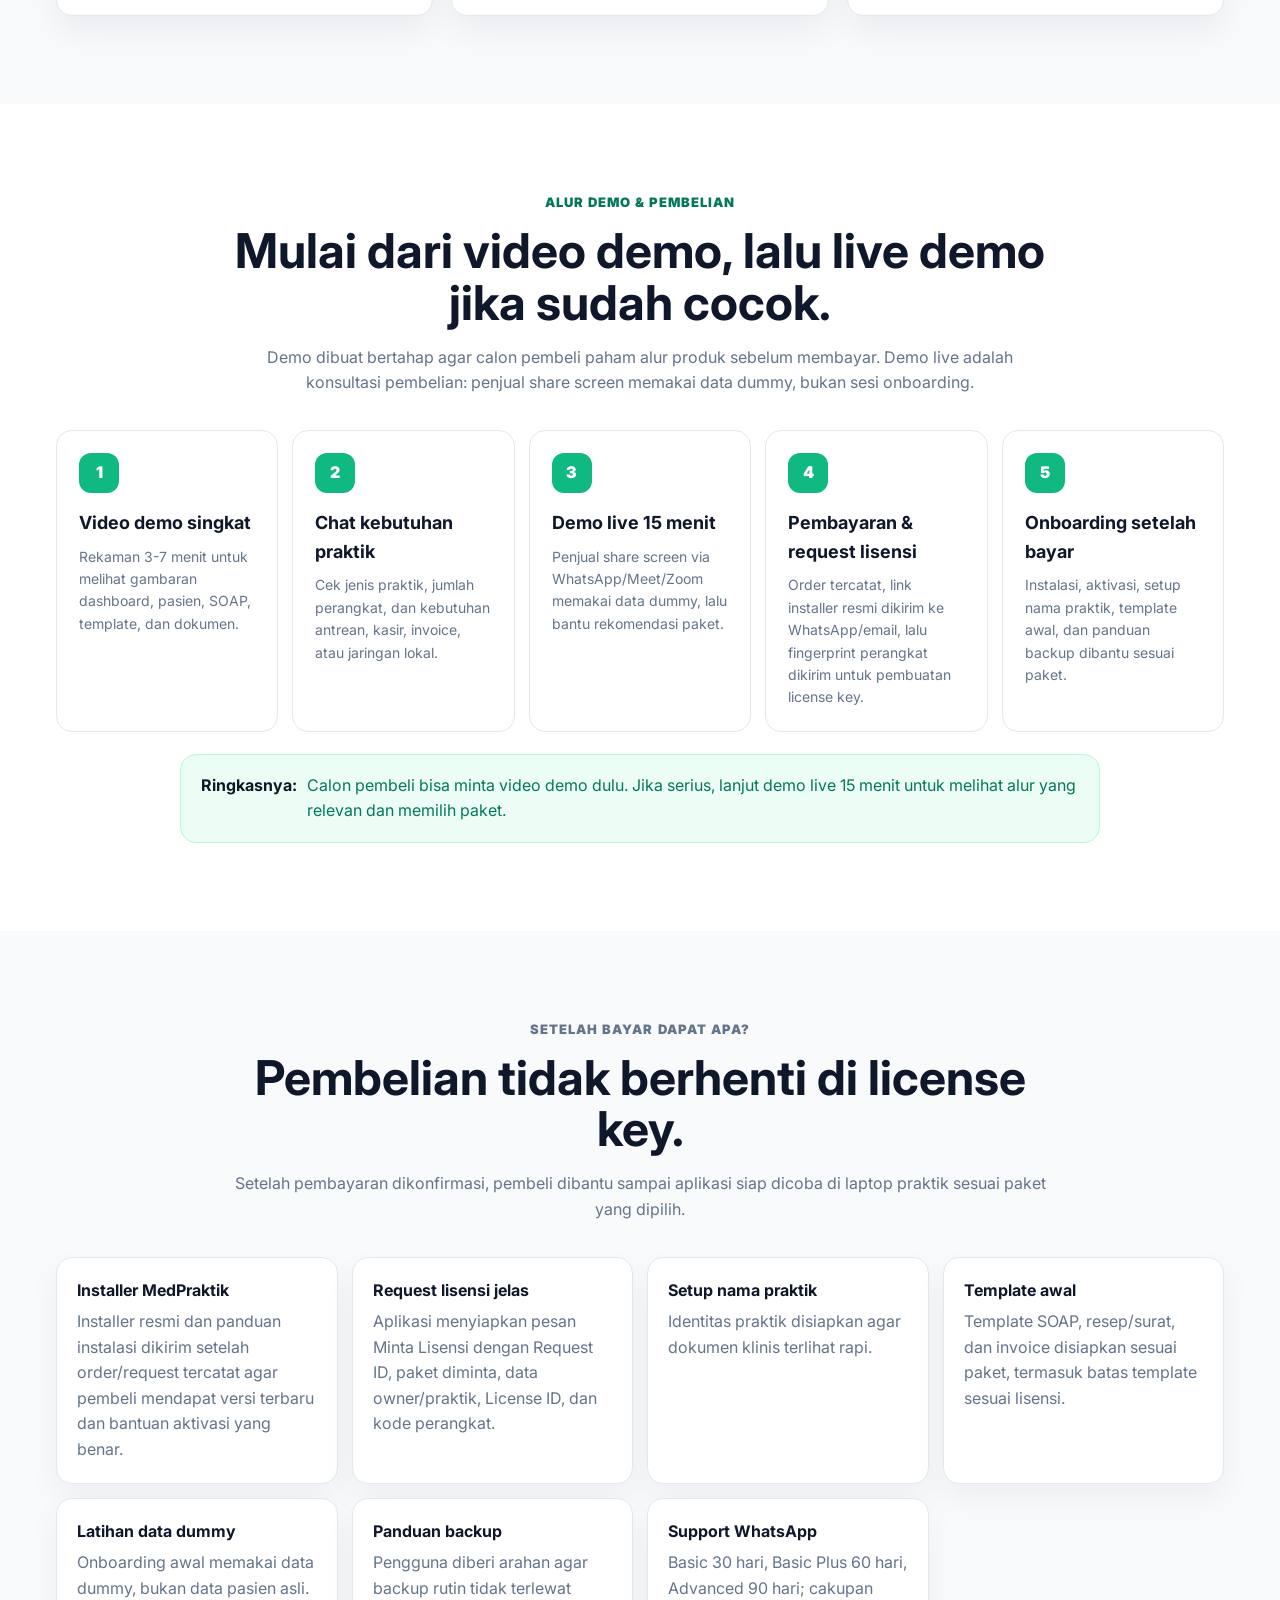
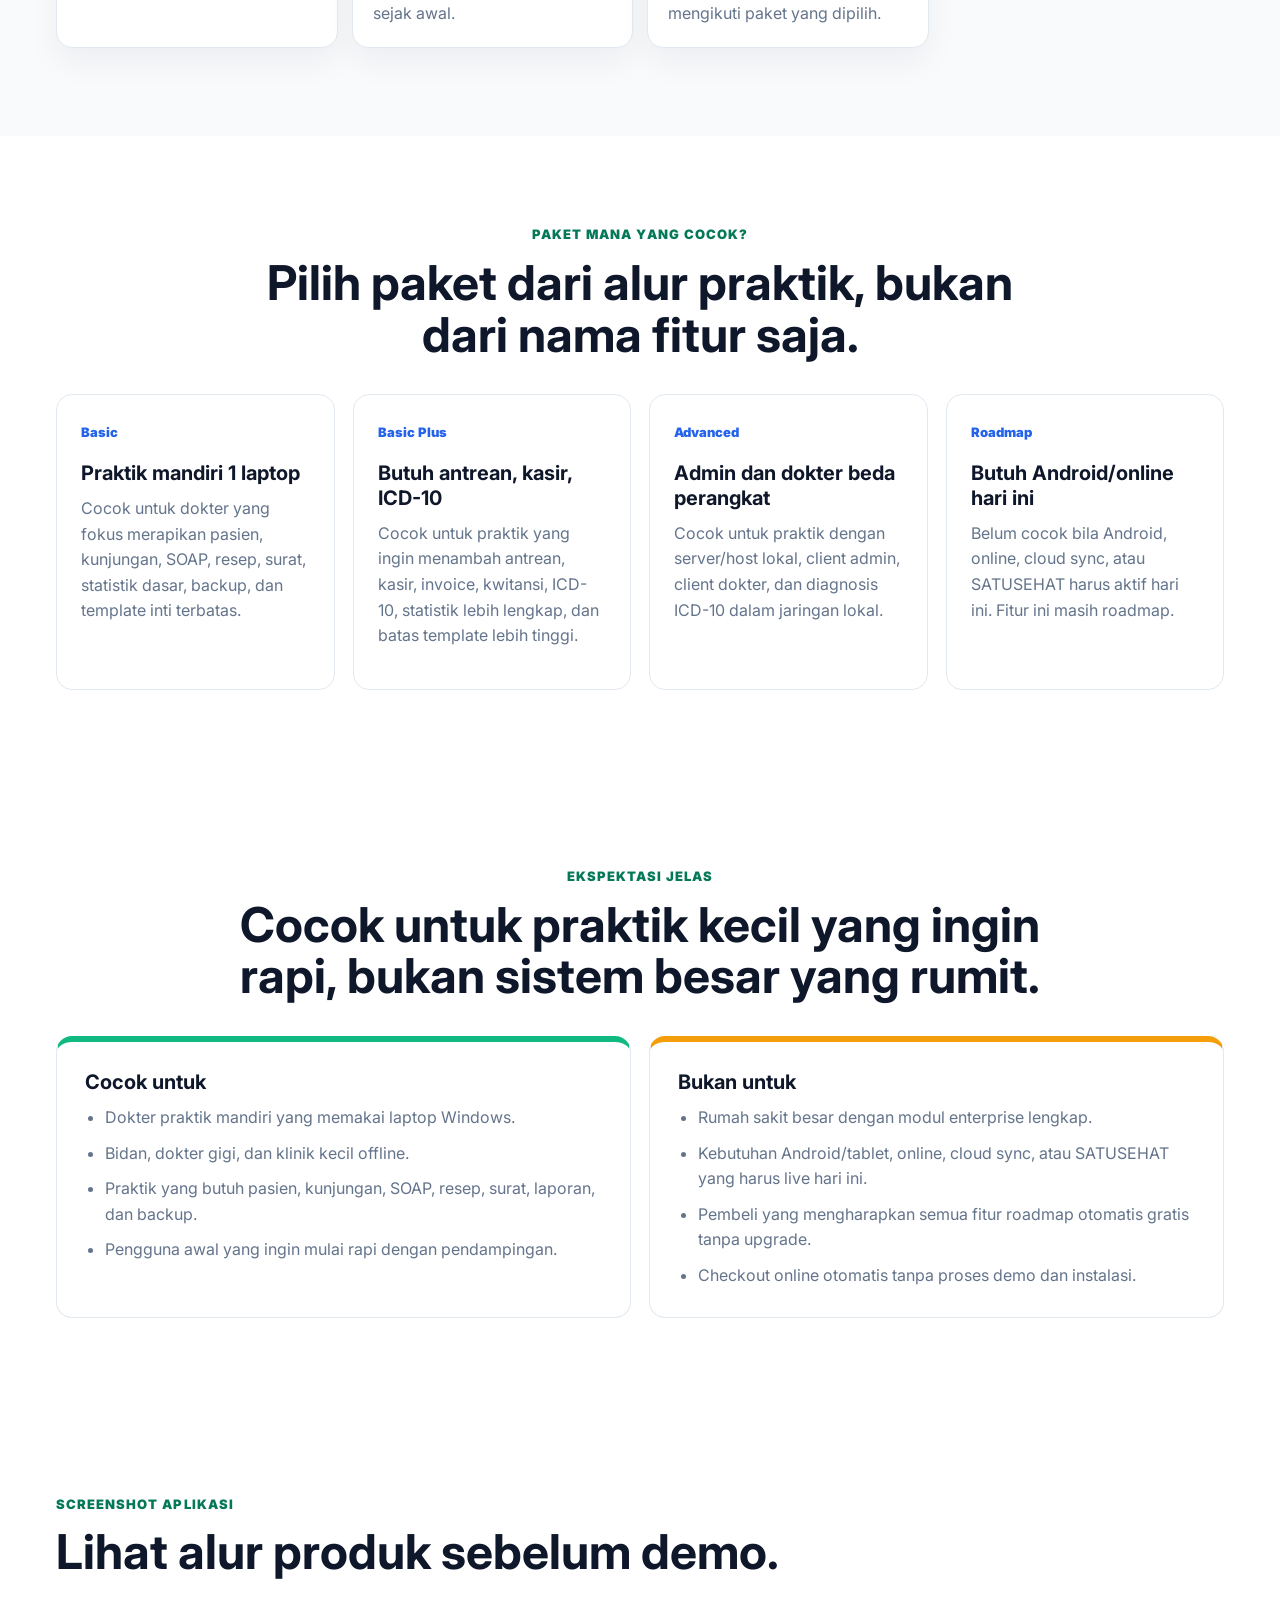
==== commit 30263e2b: "Add Cloudflare activation and operator flow" ====
--- a/index.html
+++ b/index.html
@@ -355,7 +355,7 @@
                 <li>Tanpa picker ICD-10; upgrade ke Basic Plus bila butuh diagnosis terstruktur</li>
                 <li>Device tambahan membeli lisensi Basic tambahan atau upgrade</li>
               </ul>
-              <a class="button secondary plan-cta js-package-select" data-package="basic" href="#beli">Saya ingin Basic</a>
+              <a class="button secondary plan-cta js-payment-link" data-package="basic" href="#beli">Beli Basic</a>
             </article>
             <article class="plan recommended">
               <span class="plan-label">Administrasi praktik</span>
@@ -372,7 +372,7 @@
                 <li>Template invoice/kwitansi untuk administrasi</li>
                 <li>Device tambahan membeli lisensi Basic Plus tambahan atau upgrade</li>
               </ul>
-              <a class="button secondary plan-cta js-package-select" data-package="basic_plus" href="#beli">Saya ingin Basic Plus</a>
+              <a class="button secondary plan-cta js-payment-link" data-package="basic_plus" href="#beli">Beli Basic Plus</a>
             </article>
             <article class="plan subtle">
               <span class="plan-label">Multi-perangkat lokal</span>
@@ -436,7 +436,7 @@
               <p class="plan-name">Selisih + 10%</p>
               <h3>Basic ke Basic Plus: Rp3.300.000</h3>
               <p>Selisih Rp3.000.000 + admin/setup Rp300.000. Basic Plus ke Advanced Server: Rp6.050.000.</p>
-              <a class="button secondary plan-cta js-package-select" data-package="upgrade_basic_to_basic_plus" href="#beli">Hitung upgrade</a>
+              <a class="button secondary plan-cta js-payment-link" data-package="upgrade_basic_to_basic_plus" href="#beli">Bayar upgrade</a>
             </article>
           </div>
           <p class="pricing-help">Harga di atas adalah harga publik normal, bukan promo. Bingung pilih paket? Chat WhatsApp, nanti dibantu rekomendasi sesuai alur praktik dan rencana perangkat.</p>
@@ -446,91 +446,28 @@
       <section class="sales-flow section" id="beli">
         <div class="section-inner sales-flow-layout">
           <div class="section-heading">
-            <p class="eyebrow">Trial / Beli / Upgrade</p>
-            <h2>Buat request resmi sebelum pembayaran dan aktivasi.</h2>
-            <p>Pilih kebutuhan Anda, isi data praktik, lalu lanjutkan. Untuk keamanan aplikasi, link installer resmi dikirim setelah order/request tercatat. Setelah install, buka layar Aktivasi untuk melihat fingerprint perangkat.</p>
-            <div class="flow-cards" aria-label="Alur order MedPraktik">
-              <article><strong>1. Request Trial</strong><span>Isi data praktik dan kontak.</span></article>
-              <article><strong>2. Link Installer</strong><span>Dikirim ke WhatsApp/email setelah order tercatat.</span></article>
-              <article><strong>3. Ambil Fingerprint</strong><span>Install aplikasi, buka Aktivasi/Lisensi, lalu copy fingerprint.</span></article>
-              <article><strong>4. Trial License</strong><span>Kirim fingerprint agar trial license dibuat.</span></article>
+            <p class="eyebrow">Beli / Upgrade</p>
+            <h2>Bayar lewat Midtrans, lalu lanjut aktivasi dengan kode khusus.</h2>
+            <p>Untuk fase awal, pembelian diproses semi-manual. Setelah pembayaran, Anda diarahkan ke halaman aktivasi untuk download installer, menyimpan kode aktivasi, mengirim fingerprint, dan mengikuti progress license.</p>
+            <div class="flow-cards" aria-label="Alur pembelian MedPraktik">
+              <article><strong>1. Bayar</strong><span>Pilih paket dan bayar lewat Midtrans Payment Link.</span></article>
+              <article><strong>2. Aktivasi</strong><span>Simpan kode aktivasi, download installer, dan ambil fingerprint.</span></article>
+              <article><strong>3. Kirim Data</strong><span>Form aktivasi tersimpan dan membuat template WhatsApp otomatis.</span></article>
+              <article><strong>4. License</strong><span>Penjual cek pembayaran, generate license, lalu mengirim license key.</span></article>
             </div>
           </div>
 
-          <form class="sales-form" data-order-form>
-            <label class="span-2">
-              Saya ingin
-              <select name="orderIntent" required>
-                <option value="trial">Mencoba Trial 14 hari</option>
-                <option value="basic" selected>Beli Basic - Rp3.500.000</option>
-                <option value="basic_plus">Beli Basic Plus - Rp6.500.000</option>
-                <option value="upgrade_basic_to_basic_plus">Upgrade Basic ke Basic Plus - Rp3.300.000</option>
-                <option value="advanced">Konsultasi Advanced / jaringan lokal</option>
-                <option value="pro">Diskusi Pro / pengembangan lanjutan</option>
-              </select>
-              <small>Pilih satu kebutuhan utama. Sistem akan mengatur jenis request dan paket yang sesuai.</small>
-            </label>
-            <input name="requestType" type="hidden" value="new_license">
-            <input name="packageKey" type="hidden" value="basic">
-            <label>
-              Nama praktik/klinik
-              <input name="practiceName" type="text" autocomplete="organization" required placeholder="Contoh: Praktik dr. Andi">
-            </label>
-            <label>
-              Nama owner/penanggung jawab
-              <input name="ownerName" type="text" autocomplete="name" required placeholder="Nama lengkap">
-            </label>
-            <label>
-              WhatsApp
-              <input name="whatsapp" type="tel" autocomplete="tel" required placeholder="083896985999">
-            </label>
-            <label>
-              Email untuk status dan license key
-              <input name="email" type="email" autocomplete="email" required placeholder="nama@email.com">
-            </label>
-            <label class="span-2">
-              Fingerprint perangkat (boleh dikosongkan)
-              <input name="deviceFingerprint" type="text" autocomplete="off" placeholder="Diisi nanti dari layar Aktivasi MedPraktik">
-              <small>Belum punya installer? Lanjutkan order dulu. Link installer resmi dikirim setelah order/request tercatat agar Anda mendapat versi terbaru, instruksi aktivasi yang benar, dan bantuan jika ada kendala instalasi.</small>
-            </label>
-            <label class="span-2">
-              Catatan
-              <textarea name="notes" rows="3" placeholder="Contoh: ingin trial dulu, sudah punya Basic, atau butuh setup antrean."></textarea>
-            </label>
-            <div class="sales-form-actions span-2">
-              <button class="button primary" type="submit">Buat Order / Request</button>
-              <a class="button secondary js-whatsapp-link" data-whatsapp-message="Halo, saya ingin dibantu membuat order atau trial MedPraktik." href="https://wa.me/6283896985999">Bantuan WhatsApp</a>
+          <div class="sales-form static-buy-panel">
+            <div class="span-2">
+              <h3>Pilih paket pembelian</h3>
+              <p>Jika link pembayaran belum aktif, tombol akan mengarahkan ke WhatsApp MedPraktik.</p>
             </div>
-            <p class="form-message span-2" data-order-message role="status"></p>
-          </form>
-        </div>
-      </section>
-
-      <section class="order-status section" id="status-order">
-        <div class="section-inner status-layout">
-          <div>
-            <p class="eyebrow">Status order</p>
-            <h2>Cek pembayaran, fingerprint, dan license key.</h2>
-            <p>Gunakan kode status order untuk melihat pembayaran, follow up installer, mengirim fingerprint, dan mengambil license key. Jangan bagikan kode ini ke orang lain.</p>
-          </div>
-          <div class="status-panel">
-            <form class="status-checker" data-status-form>
-              <label>
-                Kode status order
-                <input name="accessToken" type="text" autocomplete="off" placeholder="Paste kode status order">
-              </label>
-              <button class="button secondary" type="submit">Cek Status</button>
-            </form>
-            <div class="status-result" data-status-result>
-              <p>Setelah order dibuat, status akan tampil di sini.</p>
-            </div>
-            <form class="fingerprint-form" data-fingerprint-form hidden>
-              <label>
-                Kirim fingerprint perangkat
-                <input name="deviceFingerprint" type="text" autocomplete="off" placeholder="Paste fingerprint dari layar Aktivasi MedPraktik">
-              </label>
-              <button class="button primary" type="submit">Simpan Fingerprint</button>
-            </form>
+            <a class="button primary js-payment-link" data-package="basic" href="#">Beli Basic - Rp3.500.000</a>
+            <a class="button primary js-payment-link" data-package="basic_plus" href="#">Beli Basic Plus - Rp6.500.000</a>
+            <a class="button secondary js-payment-link" data-package="upgrade_basic_to_basic_plus" href="#">Upgrade Basic ke Basic Plus</a>
+            <a class="button secondary js-whatsapp-link" data-whatsapp-message="Halo, saya ingin trial/demo MedPraktik dan dibantu proses aktivasi." href="https://wa.me/6283896985999">Trial / Demo via WhatsApp</a>
+            <a class="button secondary span-2" href="aktivasi.html">Saya sudah bayar, lanjut aktivasi</a>
+            <p class="form-message span-2" data-payment-message role="status"></p>
           </div>
         </div>
       </section>
@@ -774,6 +711,7 @@
       </div>
     </footer>
 
+    <script src="activation-config.js"></script>
     <script src="script.js"></script>
   </body>
 </html>
--- a/styles.css
+++ b/styles.css
@@ -1452,6 +1452,137 @@
   vertical-align: top;
 }
 
+.activation-layout {
+  display: grid;
+  gap: 22px;
+  max-width: 980px;
+}
+
+.activation-hero h1 {
+  max-width: 880px;
+  margin: 0 0 16px;
+  color: var(--text);
+  font-size: clamp(36px, 7vw, 64px);
+  line-height: 1.04;
+}
+
+.activation-hero p {
+  max-width: 760px;
+  color: var(--muted);
+  font-size: 18px;
+}
+
+.activation-card,
+.activation-code-card {
+  padding: 22px;
+  background: #ffffff;
+  border: 1px solid var(--border);
+  border-radius: 14px;
+  box-shadow: var(--shadow-soft);
+}
+
+.activation-code-card {
+  display: grid;
+  grid-template-columns: minmax(0, 1fr) auto;
+  gap: 8px 14px;
+  align-items: center;
+  max-width: 680px;
+  margin: 22px 0 0;
+}
+
+.activation-code-card span {
+  grid-column: 1 / -1;
+  color: var(--muted);
+  font-weight: 800;
+}
+
+.activation-code-card strong {
+  overflow-wrap: anywhere;
+  color: var(--text);
+  font-family: ui-monospace, SFMono-Regular, Consolas, monospace;
+  font-size: 18px;
+}
+
+.activation-card h2 {
+  margin-top: 0;
+  color: var(--text);
+}
+
+.activation-form {
+  display: grid;
+  grid-template-columns: repeat(2, minmax(0, 1fr));
+  gap: 14px;
+}
+
+.activation-form label,
+.operator-toolbar label {
+  display: grid;
+  gap: 7px;
+  color: var(--text);
+  font-weight: 800;
+}
+
+.activation-form input,
+.activation-form select,
+.activation-form textarea,
+.operator-toolbar select {
+  width: 100%;
+  min-height: 46px;
+  padding: 12px 13px;
+  border: 1px solid var(--border);
+  border-radius: 10px;
+  color: var(--text);
+  background: #ffffff;
+  font: inherit;
+}
+
+.activation-form textarea {
+  resize: vertical;
+}
+
+.small-note {
+  color: var(--muted);
+  font-size: 14px;
+}
+
+.license-ready {
+  display: grid;
+  gap: 8px;
+}
+
+.operator-toolbar {
+  display: flex;
+  flex-wrap: wrap;
+  gap: 12px;
+  align-items: end;
+  margin: 18px 0;
+}
+
+.operator-toolbar label {
+  min-width: 260px;
+}
+
+.operator-actions {
+  display: flex;
+  flex-direction: column;
+  gap: 8px;
+  min-width: 180px;
+}
+
+.operator-actions .button {
+  width: 100%;
+  padding: 10px 12px;
+  font-size: 14px;
+}
+
+.operator-license {
+  display: block;
+  max-width: 220px;
+  overflow-wrap: anywhere;
+  margin-top: 6px;
+  font-size: 11px;
+}
+
 @media (max-width: 1080px) {
   .hero-grid,
   .security-layout,
